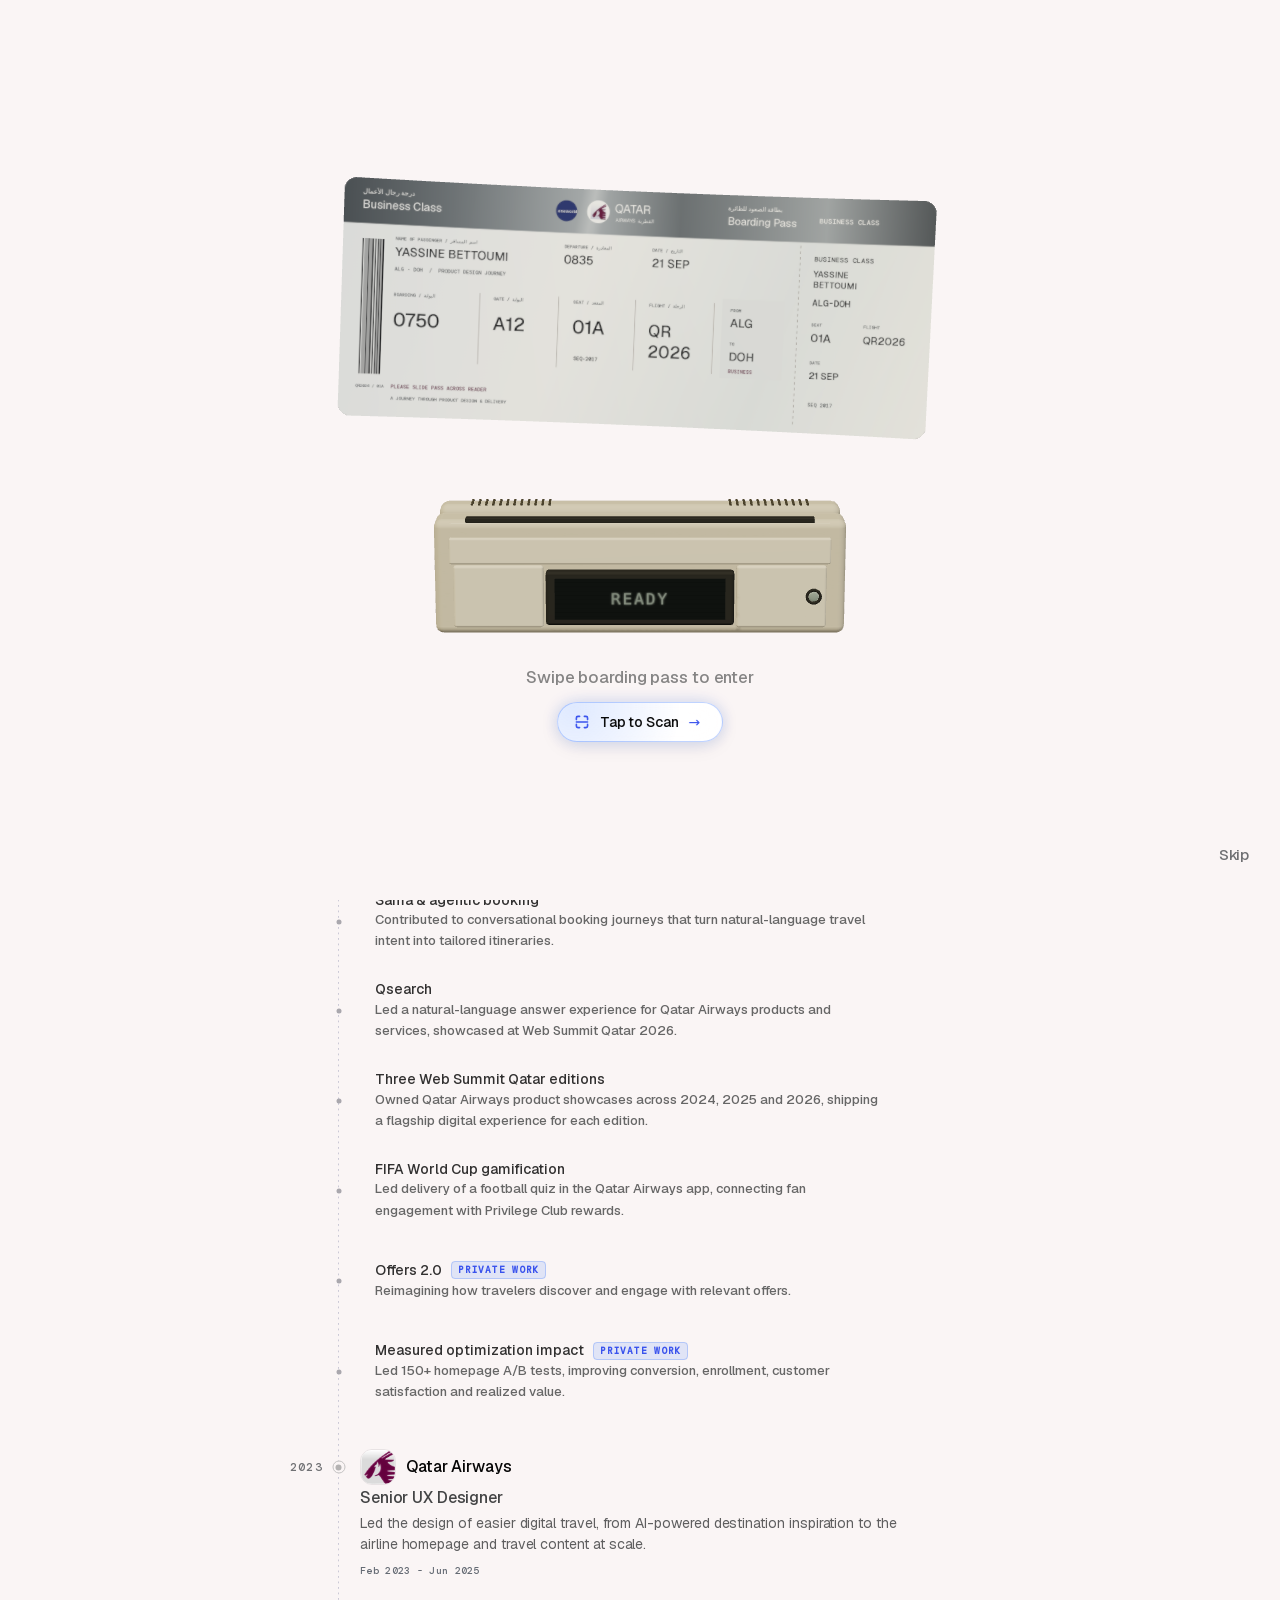
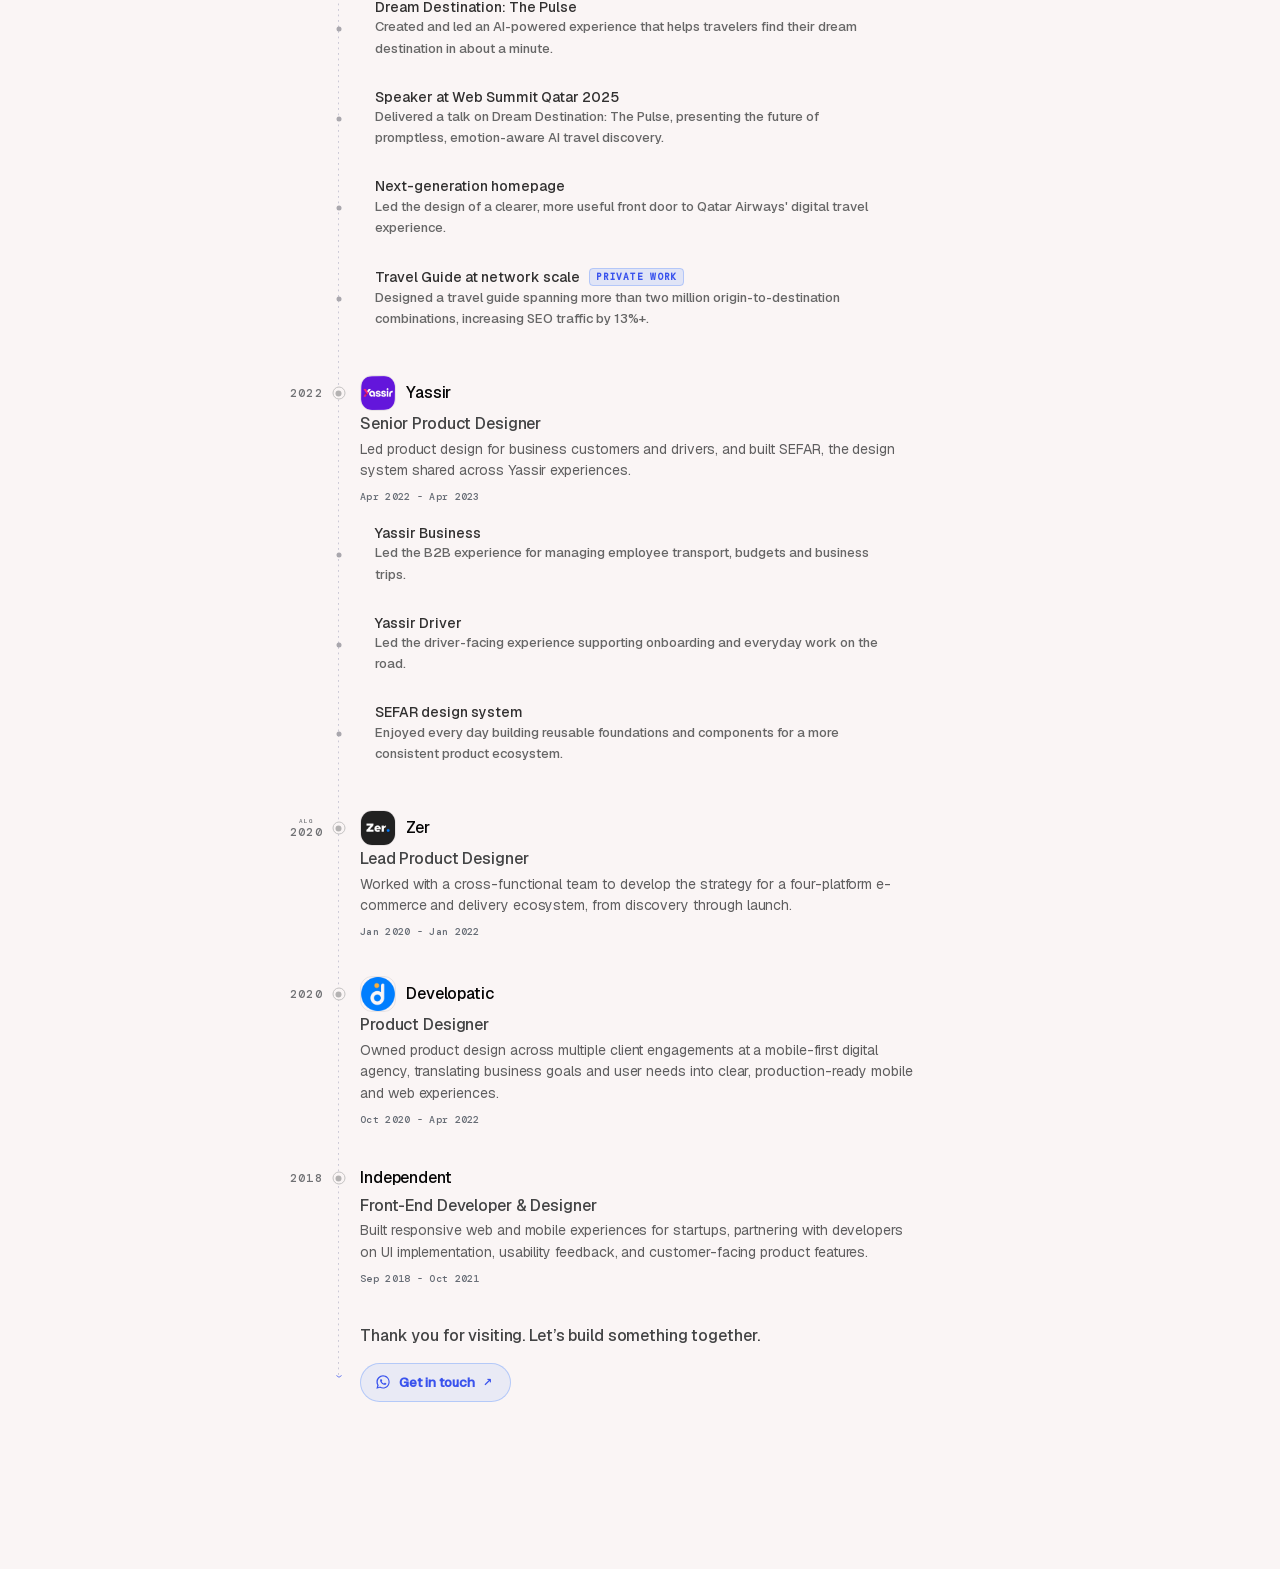
==== index.html @ 10c40f65 "publish" ====
<!doctype html>
<html lang="en">
  <head>
    <meta charset="UTF-8" />
    <meta name="viewport" content="width=device-width, initial-scale=1.0" />
    <meta name="theme-color" content="#faf5f5" />
    <meta
      name="description"
      content="Yassine Bettoumi, Product Owner Manager and Senior UX Designer at Qatar Airways. Building AI-powered travel discovery, conversational booking, search, and digital experiences."
    />
    <title>Yassine Bettoumi | AI Product Owner & UX Designer</title>
    <script type="application/ld+json">
    {
      "@context": "https://schema.org",
      "@type": "Person",
      "name": "Yassine Bettoumi",
      "jobTitle": "Product Owner Manager & Senior UX Designer",
      "sameAs": ["https://www.linkedin.com/in/yassine-bettoumi-65837a1b8/"],
      "address": {"@type": "PostalAddress", "addressLocality": "Doha", "addressCountry": "QA"},
      "email": "yassine.bettoumi004@gmail.com",
      "knowsAbout": [
        "AI-powered travel", "Conversational booking", "Natural-language search",
        "Product ownership", "A/B testing", "User experience design", "Design systems"
      ]
    }
    </script>
    <link rel="icon" href="/favicon.svg" />
    <link
      rel="preload"
      href="/assets/a-BwCKRlZ-.woff2"
      as="font"
      type="font/woff2"
      crossorigin
    />
    <script type="module" crossorigin src="/assets/index-CKwzUkb9.js"></script>
    <link rel="stylesheet" crossorigin href="/assets/index-BHHCAm7N.css">
  </head>
  <body>
    <div id="app"></div>
    <div id="loader" aria-hidden="true">
      <span class="loader-logo" aria-hidden="true">YB</span>
    </div>
  </body>
</html>
---- assets/index-BHHCAm7N.css ----
@font-face{font-family:MB Sans;src:url(/assets/a-BwCKRlZ-.woff2) format("woff2");font-weight:400;font-style:normal;font-display:swap;unicode-range:U+0000-00FF,U+0131,U+0152-0153,U+02BB-02BC,U+02C6,U+02DA,U+02DC,U+0304,U+0308,U+0329,U+2000-206F,U+20AC,U+2122,U+2191,U+2193,U+2212,U+2215,U+FEFF,U+FFFD}@font-face{font-family:MB Sans;src:url(/assets/b-C3VRySno.woff2) format("woff2");font-weight:500;font-style:normal;font-display:swap;unicode-range:U+0000-00FF,U+0131,U+0152-0153,U+02BB-02BC,U+02C6,U+02DA,U+02DC,U+0304,U+0308,U+0329,U+2000-206F,U+20AC,U+2122,U+2191,U+2193,U+2212,U+2215,U+FEFF,U+FFFD}@font-face{font-family:MB Mono;src:url(/assets/c-ClSDCIEF.woff2) format("woff2");font-weight:400;font-style:normal;font-display:swap;unicode-range:U+0000-00FF,U+0131,U+0152-0153,U+02BB-02BC,U+02C6,U+02DA,U+02DC,U+0304,U+0308,U+0329,U+2000-206F,U+20AC,U+2122,U+2191,U+2193,U+2212,U+2215,U+FEFF,U+FFFD}@font-face{font-family:MB Mono;src:url(/assets/d-CQR7nPae.woff2) format("woff2");font-weight:500;font-style:normal;font-display:swap;unicode-range:U+0000-00FF,U+0131,U+0152-0153,U+02BB-02BC,U+02C6,U+02DA,U+02DC,U+0304,U+0308,U+0329,U+2000-206F,U+20AC,U+2122,U+2191,U+2193,U+2212,U+2215,U+FEFF,U+FFFD}@font-face{font-family:MB LCD;src:url(/assets/DS-Digital-dG6DdXEc.ttf) format("truetype");font-weight:400;font-style:normal;font-display:swap}:root{--bg: var(--folio-bg);--ink: #17160f;--faint: #8c8b82;--accent: #3a53ed;--measure: 40rem;--veil-light: #faf5f5;--veil-dark: #191817;--folio-bg: var(--veil-light);--folio-sans: "MB Sans", system-ui, sans-serif;--folio-mono: "MB Mono", ui-monospace, monospace;--folio-blue: #3a53ed;--path-blue-rgb: 44, 111, 255;--path-blue: rgb(var(--path-blue-rgb));--folio-mute: #707174;--folio-ink: #060606;--folio-body: #434445;--folio-rule: #cbc9d6;--surface-card: #fff;--surface-sunken: #efeaea;--surface-hover: rgba(23, 22, 15, .035);--surface-chip: #f2f0f0;--cs-ink: #111;--ink-muted: rgba(17, 17, 17, .68);--ink-title: #313030;--ink-desc: #666;--ink-gutter: #6f7073;--ink-faint: #6f7073;--ink-faint-hover: #6c6c6c;--ink-hint: #757575;--ink-link-hover: #5c5b5b;--keyline: #fff;--cs-card-line: rgba(17, 17, 17, .08);--cs-screen-line: rgba(0, 0, 0, .08);--tl-dot-line: #c3c1c1;--tl-dot-fill: #b4b2b2;--tl-dot-case: #a9a7ad;--tl-route: #747579;--shadow-rgb: 0, 0, 0;--footer-tint-rgb: 255, 255, 255;--folio-col-w: 560px;--rail-x: -21.5px;--ease-out: cubic-bezier(.23, 1, .32, 1);--avatar-lift: -4px;--avatar-dur: .32s;--avatar-scale: 1.05;--avatar-falloff: .45;--avatar-ease-in: cubic-bezier(.22, 1, .36, 1);--avatar-ease-out: cubic-bezier(.34, 3.85, .64, 1);--tl-logo-size: 28px}:root[data-theme=dark]{--folio-bg: var(--veil-dark);--ink: #f2efe9;--faint: #6e6d66;--accent: #2c6fff;--folio-blue: #2c6fff;--folio-mute: #aaa9a7;--folio-ink: #f5f3f0;--folio-body: #b9b8b6;--folio-rule: #39383f;--surface-card: #242322;--surface-sunken: #211f1f;--surface-hover: rgba(255, 255, 255, .045);--surface-chip: #2b2928;--cs-ink: #f0eeeb;--ink-muted: rgba(240, 238, 235, .7);--ink-title: #e8e6e3;--ink-desc: #a3a2a0;--ink-gutter: #aaa9a7;--ink-faint: #aaa9a7;--ink-faint-hover: #9a9999;--ink-hint: #8a8989;--ink-link-hover: #d6d4d1;--keyline: rgba(255, 255, 255, .14);--cs-card-line: rgba(255, 255, 255, .1);--cs-screen-line: rgba(255, 255, 255, .08);--tl-dot-line: #4a4848;--tl-dot-fill: #565454;--tl-dot-case: #5a585e;--tl-route: #5e5c5c;--footer-tint-rgb: 25, 24, 23}*{box-sizing:border-box;margin:0;padding:0}html{-webkit-text-size-adjust:100%}body{background:var(--bg);color:var(--ink);font-family:var(--folio-sans);font-weight:400;font-size:16px;line-height:1.55;-webkit-font-smoothing:antialiased}a{color:var(--ink);text-decoration:underline;text-decoration-color:var(--faint);text-underline-offset:3px}a:hover{text-decoration-color:var(--ink)}a:focus-visible,button:focus-visible,input:focus-visible{outline:2px solid var(--accent);outline-offset:3px;border-radius:2px}::selection{background:var(--accent);color:var(--bg)}img,video,canvas{-webkit-touch-callout:none;-webkit-user-drag:none;-webkit-user-select:none;user-select:none}video::-webkit-media-controls-download-button{display:none}video::-internal-media-controls-download-button{display:none}@media(prefers-reduced-motion:reduce){*,*:before,*:after{animation:none!important;transition:none!important}}.folio{font-family:var(--folio-sans);background:var(--folio-bg);min-height:100vh;min-height:100svh;display:flex;flex-direction:column;color:var(--ink)}.interview-card{position:fixed;top:72px;right:clamp(24px,calc((100vw - var(--folio-col-w)) / 2 - 306px),72px);z-index:10;width:320px;height:162px;border:1px solid var(--folio-rule);border-radius:10px;background:var(--folio-bg);box-shadow:0 5px 20px rgba(var(--shadow-rgb),.04)}.interview-card-heading{display:flex;flex-direction:column;align-items:center;gap:3px;padding-top:13px;color:var(--folio-ink);font-family:var(--folio-mono);text-align:center;text-transform:uppercase}.interview-card-heading strong{font-size:12px;font-weight:700;letter-spacing:1.5px}.interview-card-heading span{color:var(--folio-mute);font-size:10px;font-weight:500;letter-spacing:1.2px}.interview-card elevenlabs-convai{display:block!important;position:absolute!important;inset:48px auto auto 0!important;width:100%!important;height:max(128px,calc(100dvh - 252px))!important;min-height:128px!important;overflow:visible!important;z-index:1!important}.interview-card.agent-open{z-index:1000;border-color:transparent;background:transparent;box-shadow:none}.interview-card.agent-open:before{content:"";position:fixed;inset:0;z-index:0;background:var(--folio-bg)}.interview-card.agent-open .interview-card-heading{visibility:hidden}.interview-card.agent-open elevenlabs-convai{position:fixed!important;top:8px!important;left:8px!important;width:calc(100vw - 16px)!important;height:calc(100dvh - 16px)!important}@media(max-width:1219px){.interview-card{position:relative;order:-1;top:auto;right:auto;left:auto;width:min(216px,calc(100% - 32px));height:152px;margin:16px auto 0;flex:none}.interview-card elevenlabs-convai{height:max(128px,calc(100dvh - 186px))!important}.interview-card.agent-open elevenlabs-convai{height:calc(100dvh - 16px)!important}}body:has(#gate:not([hidden])) .interview-card{display:none!important}.folio-sticky{position:fixed;top:72px;left:clamp(24px,calc((100vw - var(--folio-col-w)) / 2 - 306px),72px);z-index:3;display:flex;align-items:center;gap:22px;pointer-events:none}.fs-rail{align-self:stretch;width:8px;flex-shrink:0;background-image:radial-gradient(circle at .8px .8px,var(--folio-rule) .8px,transparent .9px);background-size:3.2px 3.6px}.fs-lines{padding:12px 0;font-family:var(--folio-mono);font-weight:500;font-size:12px;line-height:1.8;letter-spacing:1.84px;text-transform:uppercase;color:var(--folio-mute);white-space:nowrap}.fs-name{color:var(--folio-ink);font-size:16px}.fs-phone{color:inherit;text-decoration:none;pointer-events:auto;font-variant-numeric:tabular-nums;transition:color .2s ease,opacity .2s ease}.fs-phone:hover,.fs-phone:focus-visible{color:var(--folio-ink);opacity:1}.folio-col{width:min(100% - 3rem,var(--folio-col-w));margin:0 auto;padding:80px 0 168px;flex:1 0 auto;display:flex;flex-direction:column;align-items:center;gap:48px}.folio-intro{width:100%;max-width:460px;margin-top:-28px;text-align:center}.folio-tagline{font-weight:500;font-size:16px;line-height:1.8;letter-spacing:-.12px;color:var(--folio-ink)}.folio-sub{font-weight:400;font-size:16px;line-height:1.6;letter-spacing:-.12px;color:var(--folio-body);opacity:.8}.folio-track{position:relative;width:100%;display:flex;flex-direction:column;gap:36px;--entry-indent: 0px}.plan-head{position:absolute;left:-3px;top:-106px;width:48px;text-align:center;color:var(--folio-blue)}.plan-label{display:block;font-family:var(--folio-mono);font-weight:500;font-size:6px;line-height:6px;letter-spacing:.76px;text-transform:uppercase}.plan-plane{display:block;width:16px;height:15px;margin:10px auto 0}.folio-path{position:absolute;left:calc(var(--rail-x) - .5px);top:-65px;bottom:var(--rail-tail, 24px);width:1px}.path-curve{position:absolute;left:0;top:0;width:44px;height:110px;overflow:visible}.pc-dots{stroke:var(--folio-rule);stroke-width:1;stroke-dasharray:2 3.5;stroke-linecap:round}.pc-lit{stroke:var(--path-blue);stroke-width:1.25;stroke-linecap:round;filter:drop-shadow(0 0 3px rgba(var(--path-blue-rgb),.2))}.path-rail{position:absolute;left:0;top:110px;bottom:0;width:1px;background-image:linear-gradient(to bottom,var(--folio-rule) 0 2px,transparent 2px 5.5px);background-size:1px 5.5px}.path-lit{position:absolute;left:0;top:0;width:100%;height:100%;background:var(--path-blue);box-shadow:0 0 4px rgba(var(--path-blue-rgb),.2),0 0 10px rgba(var(--path-blue-rgb),.2),0 0 20px rgba(var(--path-blue-rgb),.14);opacity:min(1,calc(var(--rail-p, 0) * 60));transform:scaleY(var(--rail-p, 0));transform-origin:center top;will-change:transform}.path-glow{position:absolute;left:50%;top:0;width:5px;height:5px;border-radius:50%;background:var(--path-blue);box-shadow:0 0 5px 1px rgba(var(--path-blue-rgb),.2),0 0 12px 3px rgba(var(--path-blue-rgb),.2);opacity:min(1,calc((1 - var(--rail-p, 0)) * 25));transform:translate(-50%,calc(var(--rail-y, 0) * 1px - 50%));will-change:transform}.path-tip{position:absolute;left:50%;bottom:-1px;width:7px;height:3px;transform:translate(-50%);overflow:visible}.path-tip path{stroke:var(--folio-blue);stroke-width:1;stroke-linecap:round;stroke-linejoin:round;fill:none}.tl-dot{position:absolute;left:calc(var(--rail-x) - var(--entry-indent));top:50%;transform:translate(-50%,-50%);border-radius:50%;z-index:1}.tl-dot-now,.tl-dot-past{width:13px;height:13px;background:var(--folio-bg);border:1px solid var(--tl-dot-line);transition:border-color .3s var(--ease-out)}.tl-dot-now:after,.tl-dot-past:after{content:"";position:absolute;left:50%;top:50%;width:6px;height:6px;transform:translate(-50%,-50%);border-radius:50%;background:var(--tl-dot-fill);transition:background-color .3s var(--ease-out)}.tl-dot-case{width:5px;height:5px;background:var(--tl-dot-case);--pulse-to: 3.6;transition:background-color .3s var(--ease-out)}.tl-dot.is-lit{border-color:var(--folio-blue)}.tl-dot.is-lit:after{background:var(--folio-blue)}.tl-dot-case.is-lit{background:var(--folio-blue)}.tl-dot:before{content:"";position:absolute;left:50%;top:50%;width:100%;height:100%;border-radius:50%;border:1px solid var(--folio-blue);transform:translate(-50%,-50%);opacity:0;pointer-events:none}.tl-dot.is-lit:before{animation:dotPulse .72s var(--ease-out)}@keyframes dotPulse{0%{opacity:.45;transform:translate(-50%,-50%) scale(1)}to{opacity:0;transform:translate(-50%,-50%) scale(var(--pulse-to, 2.4))}}@media(prefers-reduced-motion:reduce){.tl-dot.is-lit:before{animation:none}}.folio-timeline{list-style:none;width:100%;display:flex;flex-direction:column;gap:36px}.tl-entry{position:relative;display:flex;flex-direction:column}.tl-year{position:absolute;left:-70px;top:50%;transform:translateY(-50%);width:33px;text-align:center;font-family:var(--folio-mono);font-weight:500;text-transform:uppercase}.tl-route{display:block;font-size:6px;line-height:7px;letter-spacing:.9px;color:var(--tl-route)}.tl-yearnum{display:block;font-size:12px;line-height:14px;letter-spacing:1.05px;color:var(--folio-mute)}.tl-logos{display:flex;align-items:center;margin-bottom:6px}.tl-avatar{position:relative;display:block;flex-shrink:0}.tl-avatar+.tl-avatar{margin-left:-6px}.tl-logo{width:38px;height:38px;box-sizing:border-box;border:.75px solid rgba(255,255,255,.82);border-radius:11px;overflow:hidden;display:flex;align-items:center;justify-content:center;flex-shrink:0;isolation:isolate;background:radial-gradient(circle at 24% 16%,rgba(255,255,255,.98),transparent 38%),linear-gradient(145deg,#ffffffc2,#e8edff57);-webkit-backdrop-filter:blur(14px) saturate(150%);backdrop-filter:blur(14px) saturate(150%);box-shadow:inset 0 1px #fffffff2,inset 0 -1px #5267be1a,0 2px 5px #272e4d1a,0 9px 20px #37437424}.tl-logo:after{content:"";position:absolute;inset:1px;z-index:2;border-radius:9px;pointer-events:none;background:linear-gradient(125deg,#ffffff9e,#fff0 38%,#6f89ff1a 72%,#ffffff4d)}.tl-logo img{width:27px;height:27px;object-fit:cover;border-radius:7px;display:block;transform:none;box-shadow:0 2px 6px #14192c29}.tl-logo img[src$="/qatar.jpg"]{object-fit:cover;mix-blend-mode:multiply;box-shadow:none}.t-avatar{transform-origin:center;transform:translateY(var(--shift, 0px)) scale(var(--scale-active, 1));transition:transform var(--avatar-dur) var(--avatar-ease-in);will-change:transform}@media(prefers-reduced-motion:reduce){.t-avatar{transition:none!important;transform:none!important}}.tl-head{position:relative;display:flex;align-items:center;gap:10px}.tl-company{font-weight:500;font-size:16px;line-height:1.8;letter-spacing:-.12px;color:var(--folio-ink);text-decoration:none}.tl-company:hover{text-decoration:underline;text-underline-offset:3px}.tl-badge{font-family:var(--folio-mono);font-weight:500;font-size:12px;line-height:.99;letter-spacing:.96px;text-transform:uppercase;color:var(--folio-blue);padding-top:3px}.tl-body{padding-left:0}.tl-role{font-weight:500;font-size:16px;line-height:1.6;letter-spacing:-.12px;color:var(--folio-body);margin-bottom:2px}.tl-desc{font-weight:400;font-size:14px;line-height:1.55;letter-spacing:-.06px;color:var(--folio-body);opacity:.85;max-width:none}.tl-cases{list-style:none;margin-top:10px;display:flex;flex-direction:column;gap:10px}.case{position:relative;display:flex;align-items:center;gap:7px;padding:2px 15px;border-radius:16px;text-decoration:none;background:transparent;transition:background-color .26s var(--ease-out)}.case.is-static{cursor:default}.case:not(.is-static):hover{background:var(--surface-hover)}.case-shots{position:relative;width:66px;height:63px;flex-shrink:0}.case-icon{position:relative;width:36px;height:36px;margin:4px 6px;flex-shrink:0;display:grid;place-items:center;border-radius:10px;isolation:isolate;overflow:hidden;box-sizing:border-box;background:radial-gradient(circle at 18% 14%,rgba(255,255,255,.96) 0%,transparent 42%),radial-gradient(circle at 82% 86%,rgba(var(--app-tint-rgb, 58, 83, 237),.16) 0%,transparent 56%),linear-gradient(145deg,#ffffffe0,#f4f6fca6);-webkit-backdrop-filter:blur(16px) saturate(180%);backdrop-filter:blur(16px) saturate(180%);border:.75px solid rgba(255,255,255,.9);box-shadow:inset 0 1px 1.2px #fffffffa,inset 0 -1px 1px rgba(var(--app-tint-rgb, 58, 83, 237),.08),0 1.5px 4px #14192d0a,0 6px 18px rgba(var(--app-tint-rgb, 58, 83, 237),.09);transition:transform .38s var(--avatar-ease-in),box-shadow .38s var(--avatar-ease-in),border-color .3s ease}.case-icon:after{content:"";position:absolute;inset:1px;border-radius:9px;pointer-events:none;z-index:2;background:linear-gradient(135deg,#ffffffb8,#fff0 42%,rgba(var(--app-tint-rgb, 58, 83, 237),.06) 75%,#fff6);opacity:.85;transition:opacity .35s ease}.case-icon svg{position:relative;z-index:1;width:17px;height:17px;overflow:visible;fill:none;stroke:currentColor;stroke-width:1.8;stroke-linecap:round;stroke-linejoin:round;color:var(--app-accent, var(--folio-blue));filter:drop-shadow(0 1px 2px rgba(var(--app-tint-rgb, 58, 83, 237),.22));transition:transform .38s var(--avatar-ease-in),filter .38s ease}.case:not(.is-static):hover .case-icon,.case:not(.is-static):focus-visible .case-icon{transform:translateY(-2.5px) scale(1.04);box-shadow:inset 0 1px 1.5px #fff,inset 0 -1px 1.5px rgba(var(--app-tint-rgb, 58, 83, 237),.14),0 4px 10px rgba(var(--app-tint-rgb, 58, 83, 237),.18),0 14px 28px rgba(var(--app-tint-rgb, 58, 83, 237),.16);border-color:#fff}.case:not(.is-static):hover .case-icon:after,.case:not(.is-static):focus-visible .case-icon:after{opacity:1}.case:not(.is-static):hover .case-icon svg,.case:not(.is-static):focus-visible .case-icon svg{transform:scale(1.08);filter:drop-shadow(0 2px 5px rgba(var(--app-tint-rgb, 58, 83, 237),.38))}.case-icon-app{background:transparent!important;border:none!important;box-shadow:none!important;backdrop-filter:none!important;-webkit-backdrop-filter:none!important;overflow:visible!important;filter:none!important}.case-icon-app:after,.case-icon-app:before{display:none!important}.case-badge-img{width:36px;height:36px;border-radius:9px;object-fit:contain;display:block;box-shadow:0 1px 3px #00000014,0 3px 8px #0000000a;border:none;transition:transform .38s var(--avatar-ease-in),box-shadow .38s var(--avatar-ease-in),filter .38s ease}.case:hover .case-badge-img,.case:focus-visible .case-badge-img{transform:translateY(-1.5px) scale(1.05);box-shadow:0 3px 10px #0000001f,0 8px 18px #00000014;filter:brightness(1.03)}:root[data-theme=dark] .case-icon-app{background:transparent!important;border:none!important;box-shadow:none!important}:root[data-theme=dark] .case-badge-img{border:none;box-shadow:0 2px 8px #00000059,0 6px 16px #00000040}:root[data-theme=dark] .case:hover .case-badge-img,:root[data-theme=dark] .case:focus-visible .case-badge-img{box-shadow:0 4px 14px #00000073,0 10px 24px #00000059}:root[data-theme=dark] .case-icon{background:radial-gradient(circle at 18% 14%,rgba(255,255,255,.18) 0%,transparent 40%),radial-gradient(circle at 82% 86%,rgba(var(--app-tint-rgb, 77, 124, 254),.22) 0%,transparent 60%),linear-gradient(145deg,#ffffff1a,#ffffff05);border-color:#ffffff29;box-shadow:inset 0 1px 1px #ffffff47,inset 0 -1px 1px #00000073,0 2px 6px #00000059,0 8px 24px rgba(var(--app-tint-rgb, 77, 124, 254),.18)}:root[data-theme=dark] .case-icon:after{background:linear-gradient(135deg,#ffffff38,#fff0 42%,rgba(var(--app-tint-rgb, 77, 124, 254),.12) 75%,#ffffff1a)}:root[data-theme=dark] .case:not(.is-static):hover .case-icon,:root[data-theme=dark] .case:not(.is-static):focus-visible .case-icon{border-color:#ffffff52;box-shadow:inset 0 1px 1.5px #ffffff6b,inset 0 -1px 1.5px #0009,0 4px 12px #00000080,0 16px 36px rgba(var(--app-tint-rgb, 77, 124, 254),.3)}.case-icon-accountmgmt{--app-accent: #0284c7;--app-tint-rgb: 2, 132, 199}.case-icon-accountstrategy,.case-icon-seo{--app-accent: #2563eb;--app-tint-rgb: 37, 99, 235}.case-icon-paidmedia{--app-accent: #ea580c;--app-tint-rgb: 234, 88, 12}.case-icon-shopify{--app-accent: #059669;--app-tint-rgb: 5, 150, 105}.case-icon-email{--app-accent: #0284c7;--app-tint-rgb: 2, 132, 199}.case-icon-analytics{--app-accent: #7c3aed;--app-tint-rgb: 124, 58, 237}.case-icon-nexus{--app-accent: #8b5cf6;--app-tint-rgb: 139, 92, 246}.case-icon-prepflow{--app-accent: #65a30d;--app-tint-rgb: 101, 163, 13}.case-icon-promptilo{--app-accent: #4f46e5;--app-tint-rgb: 79, 70, 229}.case-icon-skinny{--app-accent: #c48b9f;--app-tint-rgb: 196, 139, 159}.case-icon-timer-gym,.case-icon-timergym{--app-accent: #a3e635;--app-tint-rgb: 163, 230, 53}.case-icon-voicy{--app-accent: #8a70ff;--app-tint-rgb: 138, 112, 255}.case-icon-knowledge{--app-accent: #475569;--app-tint-rgb: 71, 85, 105}.case-icon-discount{--app-accent: #d97706;--app-tint-rgb: 217, 119, 6}.case-icon-aeo,.case-icon-aeokiller,.case-icon-aevis{--app-accent: #3a53ed;--app-tint-rgb: 58, 83, 237}:root[data-theme=dark] .case-icon-accountmgmt{--app-accent: #38bdf8;--app-tint-rgb: 56, 189, 248}:root[data-theme=dark] .case-icon-accountstrategy{--app-accent: #60a5fa;--app-tint-rgb: 96, 165, 250}:root[data-theme=dark] .case-icon-seo{--app-accent: #60a5fa;--app-tint-rgb: 96, 165, 250}:root[data-theme=dark] .case-icon-paidmedia{--app-accent: #fb923c;--app-tint-rgb: 251, 146, 60}:root[data-theme=dark] .case-icon-shopify{--app-accent: #34d399;--app-tint-rgb: 52, 211, 153}:root[data-theme=dark] .case-icon-email{--app-accent: #38bdf8;--app-tint-rgb: 56, 189, 248}:root[data-theme=dark] .case-icon-analytics{--app-accent: #a78bfa;--app-tint-rgb: 167, 139, 250}:root[data-theme=dark] .case-icon-nexus{--app-accent: #c084fc;--app-tint-rgb: 192, 132, 252}:root[data-theme=dark] .case-icon-prepflow{--app-accent: #a3e635;--app-tint-rgb: 163, 230, 53}:root[data-theme=dark] .case-icon-promptilo{--app-accent: #818cf8;--app-tint-rgb: 129, 140, 248}:root[data-theme=dark] .case-icon-skinny{--app-accent: #e2aab9;--app-tint-rgb: 226, 170, 185}:root[data-theme=dark] .case-icon-timer-gym,:root[data-theme=dark] .case-icon-timergym{--app-accent: #bef264;--app-tint-rgb: 190, 242, 100}:root[data-theme=dark] .case-icon-voicy{--app-accent: #a78bfa;--app-tint-rgb: 167, 139, 250}:root[data-theme=dark] .case-icon-knowledge{--app-accent: #94a3b8;--app-tint-rgb: 148, 163, 184}:root[data-theme=dark] .case-icon-discount{--app-accent: #fbbf24;--app-tint-rgb: 251, 191, 36}:root[data-theme=dark] .case-icon-aeo,:root[data-theme=dark] .case-icon-aeokiller,:root[data-theme=dark] .case-icon-aevis{--app-accent: #2c6fff;--app-tint-rgb: 44, 111, 255}.cs-shot{position:absolute;left:50%;top:50%;border:1.5px solid var(--keyline);border-radius:2.5px;overflow:hidden;box-shadow:0 .85px 5px rgba(var(--shadow-rgb),.1),0 .43px 1.3px rgba(var(--shadow-rgb),.06);transform:translate(-50%,-50%) translate(var(--x),var(--y)) rotate(var(--r)) scale(var(--s, 1));transition:transform .38s var(--avatar-ease-in)}.cs-shot img{display:block;width:100%;height:100%;object-fit:cover}.cs-shot:nth-child(1){width:25.7px;height:34.1px;z-index:1;--x: -13.7px;--y: -.8px;--r: -9.94deg}.cs-shot:nth-child(2){width:35px;height:46.3px;z-index:3;--x: -1.6px;--y: -.7px;--r: 0deg}.cs-shot:nth-child(3){width:30px;height:39.7px;z-index:2;--x: 11.3px;--y: .5px;--r: 7.21deg}.case:not(.is-static):hover .cs-shot:nth-child(1){--x: -18px;--y: -3px;--r: -15deg}.case:not(.is-static):hover .cs-shot:nth-child(2){--y: -3px;--s: 1.03}.case:not(.is-static):hover .cs-shot:nth-child(3){--x: 15.5px;--y: -2px;--r: 12deg}.case-text{display:flex;flex-direction:column;justify-content:center;flex:1 0 0;min-width:0}.case-title{font-weight:500;font-size:14px;line-height:17.5px;color:var(--ink-title)}.case-desc{font-weight:500;font-size:13px;line-height:21.13px;color:var(--ink-desc)}.folio-outro{position:relative;display:flex;flex-wrap:wrap;align-items:center;gap:24px}.outro-text{flex:1 1 260px;min-width:min(100%,260px)}.outro-title{font-weight:500;font-size:16px;line-height:1.6;letter-spacing:-.12px;color:var(--folio-body)}.outro-whatsapp-cta{display:inline-flex;align-items:center;gap:8px;margin-top:14px;padding:8px 18px 8px 14px;border-radius:999px;font-family:inherit;font-size:13.5px;font-weight:600;text-decoration:none;background:rgba(var(--path-blue-rgb),.08);color:var(--folio-blue);border:1px solid rgba(var(--path-blue-rgb),.28);transition:all .22s var(--ease-out)}.outro-whatsapp-cta:hover{background:var(--folio-blue);color:#fff;border-color:var(--folio-blue);transform:translateY(-1px);box-shadow:0 4px 16px rgba(var(--path-blue-rgb),.3)}.outro-whatsapp-cta svg{flex-shrink:0}.memories{position:relative;width:161px;height:62px;flex-shrink:0;margin-right:29px;--mem-w: 42.4px;--mem-h: 56.5px;--mem-b: 1.234px}.mem-card{position:absolute;left:50%;top:50%;width:var(--mem-w);height:var(--mem-h);border:var(--mem-b) solid var(--keyline);border-radius:5.65px;overflow:visible;transform:translate(-50%,-50%) translate(var(--x),var(--y)) rotate(var(--r)) scale(var(--s, 1));box-shadow:0 .6px 3.6px rgba(var(--shadow-rgb),.1),0 .3px .9px rgba(var(--shadow-rgb),.06);transition:transform .42s var(--avatar-ease-in),box-shadow .42s var(--avatar-ease-in)}.mem-card img{display:block;width:100%;height:100%;object-fit:cover;border-radius:4.4px}.mem-card img.is-turned{position:absolute;left:50%;top:50%;width:calc(var(--mem-h) - var(--mem-b) * 2);height:calc(var(--mem-w) - var(--mem-b) * 2);transform:translate(-50%,-50%) rotate(-90deg)}.mem-card.is-active{box-shadow:0 6px 18px rgba(var(--shadow-rgb),.16),0 1px 3px rgba(var(--shadow-rgb),.08)}.mem-tip{position:absolute;left:50%;bottom:calc(100% + 9px);transform:translate(-50%) rotate(calc(var(--r) * -1));padding:3px 8px;border-radius:6px;background:#141313eb;color:#fff;font-family:var(--folio-mono);font-weight:500;font-size:9px;line-height:1.5;letter-spacing:.6px;text-transform:uppercase;white-space:nowrap;pointer-events:none;animation:memTipIn .18s var(--ease-out) both}@keyframes memTipIn{0%{opacity:0;transform:translate(-50%) rotate(calc(var(--r) * -1)) translateY(4px)}to{opacity:1;transform:translate(-50%) rotate(calc(var(--r) * -1)) translateY(0)}}@media(prefers-reduced-motion:reduce){.cs-shot,.mem-card{transition:none!important}.mem-tip{animation:none}}.folio-footer,.folio-footer-fx{position:fixed;left:0;right:0;bottom:0}.folio-footer-fx{height:160px;z-index:4;pointer-events:none}.folio-footer-fx .pb{position:absolute;inset:0}.pb1{backdrop-filter:blur(.6px);-webkit-backdrop-filter:blur(.6px);-webkit-mask-image:linear-gradient(to top,#000 0%,#000 92%,transparent 100%);mask-image:linear-gradient(to top,#000 0%,#000 92%,transparent 100%)}.pb2{backdrop-filter:blur(1.5px);-webkit-backdrop-filter:blur(1.5px);-webkit-mask-image:linear-gradient(to top,#000 0%,#000 55%,transparent 80%);mask-image:linear-gradient(to top,#000 0%,#000 55%,transparent 80%)}.pb3{backdrop-filter:blur(3px);-webkit-backdrop-filter:blur(3px);-webkit-mask-image:linear-gradient(to top,#000 0%,#000 35%,transparent 60%);mask-image:linear-gradient(to top,#000 0%,#000 35%,transparent 60%)}.pb4{backdrop-filter:blur(6px);-webkit-backdrop-filter:blur(6px);-webkit-mask-image:linear-gradient(to top,#000 0%,#000 20%,transparent 42%);mask-image:linear-gradient(to top,#000 0%,#000 20%,transparent 42%)}.pb5{backdrop-filter:blur(12px);-webkit-backdrop-filter:blur(12px);-webkit-mask-image:linear-gradient(to top,#000 0%,#000 8%,transparent 25%);mask-image:linear-gradient(to top,#000 0%,#000 8%,transparent 25%)}.folio-footer-tint{position:absolute;inset:0;background:linear-gradient(to top,rgba(var(--footer-tint-rgb),.9),rgba(var(--footer-tint-rgb),.55) 45%,rgba(var(--footer-tint-rgb),0))}.folio-footer{z-index:5;padding:44px 0 32px}.folio-footer-inner{width:min(100% - 3rem,560px);margin:0 auto;display:flex;justify-content:center}.ff-links{display:flex;align-items:center;justify-content:center;flex-wrap:wrap;gap:17px}.ff-link{display:inline-flex;align-items:center;background:none;border:none;padding:2px 10px;border-radius:999px;cursor:pointer;font-family:var(--folio-mono);font-weight:500;font-size:12px;line-height:1.8;letter-spacing:2.16px;text-transform:uppercase;color:var(--folio-mute);text-decoration:none;transition:color .16s var(--ease-out),background-color .16s var(--ease-out)}.ff-link:hover{color:var(--ink-link-hover);background:var(--surface-chip)}.ff-link-label{display:inline-block;transition:transform .16s var(--ease-out)}.ff-link:hover .ff-link-label{transform:scale(1.05)}.gate{position:fixed;inset:0;display:grid;place-items:center;background:var(--bg);z-index:10}.gate.light{background:var(--folio-bg);color:var(--ink)}.pass-stage{position:fixed;inset:0;z-index:10}.pass-canvas{position:absolute;inset:0}.pass-canvas canvas{touch-action:none}.pass-hint{position:absolute;left:50%;transform:translate(-50%);top:calc(var(--reader-bottom-px, 50%) + 40px);color:var(--ink-hint);font-size:1.05rem;pointer-events:auto;cursor:pointer;font-family:var(--folio-sans);font-weight:500;letter-spacing:-.006em;text-align:center;white-space:nowrap;opacity:.88;transition:opacity .2s ease,transform .2s ease;-webkit-user-select:none;user-select:none}.pass-hint:hover{opacity:1;transform:translate(-50%) scale(1.03)}.pass-hint.shimmer{color:transparent;background-image:linear-gradient(90deg,var(--ink-hint) 0%,var(--ink-hint) 42%,var(--folio-ink) 50%,var(--ink-hint) 58%,var(--ink-hint) 100%);background-size:250% 100%;-webkit-background-clip:text;background-clip:text;animation:hint-shimmer 2.2s linear infinite}@keyframes hint-shimmer{0%{background-position:100% 0}to{background-position:0% 0}}.pass-fade{position:absolute;inset:0;background:var(--folio-bg);opacity:0;pointer-events:none;transition:opacity .7s ease}.pass-fade.on{opacity:1}.skip-link{position:absolute;right:40px;bottom:40px;color:var(--ink-faint);font-size:.95rem;background:none;border:none;cursor:pointer;font-family:var(--folio-sans);font-weight:500;letter-spacing:-.015em;text-decoration:none;white-space:nowrap;padding:0}.skip-link:hover{color:var(--ink-faint-hover)}@media(max-width:768px){.pass-hint{font-size:.95rem}.skip-link{font-size:.85rem}}@media(max-width:480px){.pass-hint{font-size:.85rem}.skip-link{font-size:.8rem}}@media(max-height:500px){.pass-hint{top:calc(var(--reader-bottom-px, 50%) + 14px);font-size:.85rem}}@keyframes itemReveal{0%{opacity:0;filter:blur(8px);transform:translateY(-12px) scale(.985)}to{opacity:var(--reveal-opacity, 1);filter:blur(0);transform:translateY(0) scale(1)}}.reveal,.tl-entry{animation:itemReveal .4s var(--ease-out) both;animation-delay:var(--reveal-delay, 0ms)}.folio.booting .reveal,.folio.booting .tl-entry{animation-play-state:paused}.folio-window{--reveal-delay: 0ms}.folio-intro{--reveal-delay: 60ms;--reveal-opacity: .8}.tl-entry:nth-child(1){--reveal-delay: .12s}.tl-entry:nth-child(2){--reveal-delay: .18s}.tl-entry:nth-child(3){--reveal-delay: .24s}.tl-entry:nth-child(4){--reveal-delay: .3s}.tl-entry:nth-child(5){--reveal-delay: .36s}.tl-entry:nth-child(6){--reveal-delay: .42s}.tl-entry:nth-child(7){--reveal-delay: .48s}.tl-entry:nth-child(8){--reveal-delay: .54s}.tl-entry:nth-child(n+9){--reveal-delay: .6s}.is-recolouring body,.is-recolouring .folio,.is-recolouring .folio *,.is-recolouring .folio *:before,.is-recolouring .folio *:after{transition-property:color,fill,stroke;transition-duration:.52s;transition-timing-function:var(--ease-out);transition-delay:0ms}.is-recolouring .folio-window,.is-recolouring .folio-window *{transition:none}.folio-window{position:relative;z-index:6;display:flex;flex-direction:column;align-items:center;gap:12px}@keyframes itemRevealReduced{0%{opacity:0}to{opacity:var(--reveal-opacity, 1)}}@media(prefers-reduced-motion:reduce){.reveal,.tl-entry{animation:itemRevealReduced .2s var(--ease-out) both;animation-delay:0ms}.is-recolouring body,.is-recolouring .folio,.is-recolouring .folio *,.is-recolouring .folio *:before,.is-recolouring .folio *:after{transition-duration:.2s}}.splash{position:fixed;inset:0;z-index:100;display:grid;place-items:center;padding:0 6vw;background:var(--folio-bg);transition:opacity .28s ease,filter .28s ease}.splash.is-leaving{opacity:0;filter:blur(6px);pointer-events:none}.splash-monogram svg{display:block;width:60px;height:60px}.splash-monogram-mark{transform-origin:50px 50px;animation:splashMarkIn .62s var(--ease-out) both}@keyframes splashMarkIn{0%{transform:scale(.72);opacity:0}to{transform:scale(1);opacity:1}}@media(prefers-reduced-motion:reduce){.splash-monogram-mark{animation:splashMarkIn .2s ease both}.splash-monogram animate{display:none}}html.is-covered,html.is-covered body{overflow:hidden}.sr-only{position:absolute;width:1px;height:1px;padding:0;margin:-1px;overflow:hidden;clip:rect(0,0,0,0);white-space:nowrap;border:0}@media(max-width:1219px){.folio-sticky{position:static;align-self:center;padding:36px 16px 0;gap:0;pointer-events:auto}.fs-rail{display:none}.fs-lines{padding:0;text-align:center}.folio-top-actions{position:static;top:auto;right:auto;margin:14px auto 0;display:flex;justify-content:center;z-index:1}.folio-col{padding-top:24px}.folio-intro{margin-top:-34px}}@media(max-width:760px){.folio-track{--rail-x: 3.5px;--entry-indent: 32px;--plan-centre: 1;gap:44px;margin-top:97px}.folio-timeline{gap:48px}.plan-head{left:calc(50% - 24px);top:-115px}.folio-path{top:-74px}.path-rail{top:75px}.tl-entry,.folio-outro{padding-left:var(--entry-indent)}.tl-year{display:none}.memories{margin-right:0}}@media(max-width:620px){.folio-sticky{padding:28px 16px 0}.folio-top-actions{position:static;top:auto;right:auto;margin:12px auto 0;display:flex;justify-content:center}.top-cv-btn{padding:6px 14px 6px 11px;font-size:12px;gap:6px;min-height:38px}.top-cv-badge{font-size:9px;padding:2px 6px}.folio-col{padding-top:2.5vh;gap:40px}.wide-only{display:none}.case{padding-left:8px;padding-right:8px}.ff-links{gap:4px}.ff-link{font-size:10px;letter-spacing:1.1px;padding:2px 6px}}[hidden]{display:none!important}h1,h2,h3{font-size:inherit;font-weight:inherit}.fs-name{font-family:inherit;font-weight:inherit;line-height:inherit}.tl-company a{color:inherit;text-decoration:none}.tl-company a:hover{text-decoration:underline}.tl-dates{font:10px/1.6 var(--folio-mono);letter-spacing:.3px;color:#656b74;font-weight:500;margin-top:7px}.tl-logo{text-decoration:none}.logo-initial{font:12px/28px var(--folio-mono);width:100%;text-align:center;color:var(--folio-blue)}.t-avatar:hover{transform:translateY(-4px) scale(1.05)}.case-arrow{opacity:0;color:var(--folio-mute);font-size:14px;transition:opacity .2s,transform .2s}.case:not(.is-static):hover .case-arrow,.case:not(.is-static):focus-visible .case-arrow{opacity:1;transform:translate(2px,-2px)}.folio-sub{max-width:460px}.plane-window{position:relative;width:200px;height:300px;margin:auto;isolation:isolate;-webkit-user-select:none;user-select:none;--shade: 0}.window-layer,.window-shade{position:absolute;inset:0;width:100%;height:100%;object-fit:cover;pointer-events:none;transition:filter .52s}.window-layer.back{filter:brightness(calc(1 - var(--shade) * .86))}.window-layer.front{filter:brightness(calc(1 - var(--shade) * .8))}.sky{position:absolute;inset:0;clip-path:inset(19.67% 19.5% 27.2% 19.33% round 51px);background:linear-gradient(#5cadf4,#94ccfb 33%,#c8e6fb 45%,#fff 60%);overflow:hidden}.cloud{position:absolute;width:150%;max-width:none;pointer-events:none}.cloud-one{left:-36%;top:37%;animation:cloudDrift 27s ease-in-out infinite alternate}.cloud-two{left:0;top:47%;opacity:.65;animation:cloudDrift 36s ease-in-out infinite alternate-reverse}.sky-glow{position:absolute;inset:66% 0 0;background:linear-gradient(transparent,#fff 70%)}.shade-clip{position:absolute;inset:0;clip-path:inset(14% 12.33% 19.77% 12.17% round 59px);pointer-events:none}.window-shade{transform:translateY(calc(-57% + var(--shade) * 57%));filter:brightness(calc(1 - var(--shade) * .82));transition:transform .55s cubic-bezier(.22,1,.36,1),filter .52s}.dragging .window-shade{transition:none}.shade-control{position:absolute;inset:0;border:0;background:none;cursor:grab;touch-action:none;clip-path:inset(14.67% 13.33% 20.44% 13.17% round 56.67px)}.shade-control:active{cursor:grabbing}.shade-control:focus-visible{outline:none;background:#3a53ed0b;box-shadow:inset 0 0 0 2px var(--folio-blue)}.plane-window:has(:focus-visible){outline:2px solid var(--folio-blue);outline-offset:4px;border-radius:75px}.window-hint{position:static;order:-1;z-index:8;margin:0;color:var(--folio-body);font:600 8px/1.2 var(--folio-mono);letter-spacing:.1em;text-align:center;text-transform:uppercase;white-space:nowrap;text-shadow:0 1px 2px var(--folio-bg)}.plan-plane svg{display:block;width:16px;height:16px}.folio{transition:background-color .52s,color .52s}.folio-sticky{transition:color .52s}.mem-card{padding:0;cursor:zoom-in;background:var(--surface-card)}.mem-card:hover,.mem-card:focus-visible{--s: 1.12;transform:translate(-50%,-50%) translate(var(--x),calc(var(--y) - 11px)) rotate(0) scale(1.12);z-index:10!important}.mem-tip{display:none}.mem-card:hover .mem-tip,.mem-card:focus-visible .mem-tip{display:block}.memories{margin-right:0}.ff-link{min-height:44px}.folio-footer{padding-bottom:22px}.skip-link{min-width:44px;min-height:44px;right:24px;bottom:24px}.pass-stage{background:var(--folio-bg, #faf5f5);transition:opacity .6s cubic-bezier(.22,1,.36,1),filter .6s cubic-bezier(.22,1,.36,1)}.pass-stage.leaving{opacity:0;filter:blur(6px);pointer-events:none}.pass-hint{color:#4a2639}.pass-hint.granted{color:#16803c;opacity:1;font-weight:600;display:inline-flex;align-items:center;justify-content:center;gap:8px;animation:passGrantedIn .28s cubic-bezier(.22,1,.36,1) both}.pass-stage:has(.pass-hint.granted) .pass-hint{background:transparent}.status-check{display:inline-flex;align-items:center;justify-content:center;width:18px;height:18px;border-radius:50%;background:#16803c;color:#fff;font-size:11px;font-weight:700;line-height:1;box-shadow:0 0 10px #16803c52}@keyframes passGrantedIn{0%{opacity:0;transform:translate(-50%) scale(.92)}60%{transform:translate(-50%) scale(1.04)}to{opacity:1;transform:translate(-50%) scale(1)}}.folio.entering,.case-page.entering{animation:folioFadeIn .6s cubic-bezier(.22,1,.36,1) both}@keyframes folioFadeIn{0%{opacity:0}to{opacity:1}}.scan-keyboard{position:absolute;left:50%;top:42%;transform:translate(-50%,-50%);width:350px;height:174px;border:0;background:transparent;color:transparent;pointer-events:none;opacity:0}.scan-keyboard:focus-visible,.scan-keyboard.fallback{width:auto;height:auto;top:82%;padding:12px 20px;background:#fff;color:#3a53ed;opacity:1;pointer-events:auto;border:1px solid #cbc9d6;border-radius:6px}.skip-content{position:fixed;top:8px;left:8px;transform:translateY(-150%);z-index:30;background:var(--surface-card);padding:10px 18px}.skip-content:focus{transform:none}.memory-dialog{border-radius:24px;max-width:min(820px,92vw);max-height:88vh;padding:20px 20px 18px;margin:auto;overflow:hidden;position:relative;opacity:0;transform:scale(.96) translateY(10px);transition:opacity .28s cubic-bezier(.16,1,.3,1),transform .28s cubic-bezier(.16,1,.3,1),overlay .28s allow-discrete,display .28s allow-discrete}.memory-dialog[open]{opacity:1;transform:scale(1) translateY(0)}@starting-style{.memory-dialog[open]{opacity:0;transform:scale(.96) translateY(10px)}}.memory-dialog::backdrop{background:#00000085;backdrop-filter:blur(20px);-webkit-backdrop-filter:blur(20px);opacity:0;transition:opacity .28s ease,overlay .28s allow-discrete,display .28s allow-discrete}.memory-dialog[open]::backdrop{opacity:1}@starting-style{.memory-dialog[open]::backdrop{opacity:0}}:root[data-theme=light] .memory-dialog{border:1px solid rgba(0,0,0,.08);background:#fffffff0;color:#1d1d1f;box-shadow:0 24px 64px -12px #00000029,0 0 0 1px #0000000a;backdrop-filter:blur(40px) saturate(190%);-webkit-backdrop-filter:blur(40px) saturate(190%)}:root[data-theme=dark] .memory-dialog,.memory-dialog{border:1px solid rgba(255,255,255,.12);background:#1c1c1ef0;color:#f5f5f7;box-shadow:0 32px 80px -16px #000000bf,0 0 0 1px #ffffff14 inset;backdrop-filter:blur(40px) saturate(190%);-webkit-backdrop-filter:blur(40px) saturate(190%)}.memory-dialog>img{display:block;max-width:100%;max-height:70vh;object-fit:contain;border-radius:14px;margin:0 auto}.memory-dialog p{padding:12px 6px 0;font-size:13px;font-weight:500;color:#86868b;text-align:center;margin:0}.close-dialog{position:absolute;top:16px;right:16px;width:32px;height:32px;border-radius:50%;display:flex;align-items:center;justify-content:center;cursor:pointer;padding:0;z-index:10;transition:all .2s cubic-bezier(.16,1,.3,1)}:root[data-theme=light] .close-dialog{background:#0000000f;border:1px solid rgba(0,0,0,.04);color:#86868b}:root[data-theme=light] .close-dialog:hover{background:#0000001c;color:#1d1d1f;transform:scale(1.05)}:root[data-theme=dark] .close-dialog,.close-dialog{background:#ffffff1a;border:1px solid rgba(255,255,255,.08);color:#a1a1a6}:root[data-theme=dark] .close-dialog:hover,.close-dialog:hover{background:#ffffff2e;color:#fff;transform:scale(1.05)}.close-dialog:active{transform:scale(.95)}.coordinates{font-variant-numeric:tabular-nums}@keyframes cloudDrift{0%{transform:translate(-7%) scale(1)}to{transform:translate(14%) scale(1.15)}}@media(max-width:760px){.path-curve{width:calc(50vw - 27.5px);height:75px}.folio-path{--rail-tail: 50px}.folio-track{margin-top:84px}.folio-outro{row-gap:25px}.memories{margin-left:25px}.pass-hint{font-size:14px}.case-arrow{display:none}}@media(prefers-reduced-motion:reduce){.cloud{animation:none}.pass-stage{transition:none}.pass-hint.granted,.folio.entering,.case-page.entering{animation:none!important}.reveal,.tl-entry{animation:none!important;opacity:1!important;filter:none!important;transform:none!important}.folio-sub{opacity:.8}}#portfolio:focus,#gate:focus{outline:none}.folio-intro h2{font-size:16px}.mem-card .mem-tip{pointer-events:none}.project-figure img{display:block;width:100%;max-height:620px;object-fit:contain;border-radius:3px}.project-figure button{cursor:zoom-in}.project-source{font-size:13px;display:inline-block;margin-top:16px;color:var(--folio-blue);text-decoration-color:currentColor}.case-page:focus{outline:none}.fs-lines,.folio-intro p,.folio-intro h2,.tl-company,.tl-role,.tl-desc{transition:color .52s}.case-page .cs-reveal{animation-delay:80ms}.case-page .cs-deep{padding-bottom:50px}.path-curve path{vector-effect:non-scaling-stroke}.sky-canvas{position:absolute;inset:0;width:200px!important;height:300px!important}.has-scene>.cloud,.has-scene>.sky-glow{display:none}.tl-entry-case-study{margin-top:16px}.tl-entry-case-study .tl-company a,.tl-entry-case-study .tl-company button.tl-title-btn{color:inherit;text-decoration:none;background:none;border:none;padding:0;font:inherit;font-weight:inherit;letter-spacing:inherit;cursor:pointer;text-align:left;transition:color .18s ease}.tl-entry-case-study .tl-company a:hover,.tl-entry-case-study .tl-company button.tl-title-btn:hover{color:var(--folio-blue)}.tl-entry-case-study .tl-desc{max-width:580px}.tl-case-breakdown{display:flex;flex-direction:column;gap:7px;margin-top:8px;margin-bottom:12px;max-width:580px}.tl-case-row{display:grid;grid-template-columns:92px 1fr;align-items:baseline;gap:12px;font-size:13.5px;line-height:1.5}.tl-case-label{font-family:var(--folio-mono);font-size:11px;font-weight:500;text-transform:uppercase;letter-spacing:.6px;color:var(--folio-mute);-webkit-user-select:none;user-select:none}.tl-case-val{margin:0;color:var(--folio-body);font-size:13.5px;line-height:1.5;opacity:.9}.tl-case-row-result .tl-case-label{color:var(--folio-blue);font-weight:600}.tl-case-row-result .tl-case-val-result{font-weight:500;color:var(--folio-ink);opacity:1}.tl-case-pillars-inline{display:flex;flex-direction:column;gap:5px}.tl-case-pillars-inline p{margin:0;line-height:1.5}.tl-case-pillars-inline strong{font-weight:500;color:var(--folio-ink)}@media(max-width:600px){.tl-case-row{grid-template-columns:1fr;gap:2px}}.tl-entry-case-study .case-desc{line-height:1.5;display:-webkit-box;-webkit-line-clamp:2;-webkit-box-orient:vertical;overflow:hidden}.tl-entry-products{margin-top:16px}.tl-entry-products .tl-company{font-size:18px;font-weight:600;letter-spacing:-.2px}.tl-entry-products .tl-desc{max-width:580px}.tl-entry-products .case-desc{line-height:1.5;display:-webkit-box;-webkit-line-clamp:2;-webkit-box-orient:vertical;overflow:hidden}.intro-spot-row{margin-top:14px;display:flex;align-items:center;justify-content:center;flex-wrap:wrap;gap:10px}.intro-spot-pill{text-decoration:none;appearance:none;border:1.5px solid rgba(var(--path-blue-rgb),.42);background:rgba(var(--path-blue-rgb),.05);-webkit-backdrop-filter:blur(8px);backdrop-filter:blur(8px);width:92px;height:40px;padding:0 16px;border-radius:999px;display:inline-flex;align-items:center;justify-content:center;line-height:1;gap:8px;cursor:pointer;font-family:inherit;font-size:13px;font-weight:600;color:var(--folio-ink);transition:all .22s var(--ease-out, ease-out)}.spot-pill-txt{display:flex;width:100%;height:100%;align-items:center;justify-content:center;line-height:1;text-align:center}[data-theme=dark] .intro-spot-pill{background:rgba(var(--path-blue-rgb),.08);border-color:rgba(var(--path-blue-rgb),.3)}.intro-spot-pill:hover{background:rgba(var(--path-blue-rgb),.12);border-color:rgba(var(--path-blue-rgb),.5);transform:translateY(-1px);box-shadow:0 4px 16px rgba(var(--path-blue-rgb),.15)}.intro-spot-pill:focus-visible{outline:2px solid var(--folio-blue);outline-offset:2px}.spot-pulse{width:7px;height:7px;border-radius:50%;background:var(--folio-blue);box-shadow:0 0 8px var(--folio-blue);animation:pulseBlue 2s infinite ease-in-out;flex-shrink:0}@keyframes pulseBlue{0%,to{opacity:1;transform:scale(1);box-shadow:0 0 6px var(--folio-blue)}50%{opacity:.45;transform:scale(.85);box-shadow:0 0 2px var(--folio-blue)}}.spot-pill-txt{font-size:12.5px;letter-spacing:-.01em}.spot-pill-txt strong{color:var(--folio-blue)}.spot-pill-tag{font-family:var(--folio-mono);font-size:10px;font-weight:700;letter-spacing:.05em;text-transform:uppercase;padding:2px 7px;border-radius:999px;background:rgba(var(--path-blue-rgb),.1);color:var(--folio-blue);border:1px solid rgba(var(--path-blue-rgb),.25)}.folio-top-actions{z-index:5;transition:opacity .4s var(--ease-out),transform .4s var(--ease-out)}.folio.booting .folio-top-actions{opacity:0;pointer-events:none;transform:translateY(-8px)}@media(min-width:1220px){.folio-top-actions{position:fixed;top:24px;right:clamp(18px,4vw,44px)}}@media(max-width:1219px){.folio-top-actions{position:static;top:auto;right:auto;margin:14px auto 0;display:flex;justify-content:center;z-index:1}}@media(max-width:620px){.folio-top-actions{position:static;top:auto;right:auto;margin:12px auto 0;display:flex;justify-content:center}}.top-cv-btn{text-decoration:none;appearance:none;border:1px solid rgba(var(--path-blue-rgb),.24);background:rgba(var(--path-blue-rgb),.06);backdrop-filter:blur(12px);-webkit-backdrop-filter:blur(12px);padding:7px 14px 7px 11px;border-radius:999px;display:inline-flex;align-items:center;gap:7px;cursor:pointer;font-family:var(--folio-sans);font-size:13px;font-weight:500;color:var(--folio-ink);box-shadow:0 2px 12px #0000000a;transition:all .22s var(--ease-out, ease-out)}.top-cv-btn svg{color:var(--folio-blue);flex-shrink:0}[data-theme=dark] .top-cv-btn{background:rgba(var(--path-blue-rgb),.1);border-color:rgba(var(--path-blue-rgb),.35);color:#f1f5f9;box-shadow:0 4px 18px #00000040}.top-cv-btn:hover{background:rgba(var(--path-blue-rgb),.12);border-color:rgba(var(--path-blue-rgb),.5);transform:translateY(-1px);box-shadow:0 4px 16px rgba(var(--path-blue-rgb),.18)}.top-cv-btn:focus-visible{outline:2px solid var(--folio-blue);outline-offset:2px}.top-cv-txt{font-size:12.5px;letter-spacing:-.01em}.top-cv-badge{font-family:var(--folio-mono);font-size:10px;font-weight:700;letter-spacing:.05em;text-transform:uppercase;color:var(--folio-blue);background:rgba(var(--path-blue-rgb),.1);padding:2px 6px;border-radius:999px;border:1px solid rgba(var(--path-blue-rgb),.22)}[data-theme=dark] .top-cv-badge{background:rgba(var(--path-blue-rgb),.2);border-color:rgba(var(--path-blue-rgb),.4)}@media print{.folio-top-actions{display:none!important}}.aeo-modal-dialog{border:1px solid rgba(255,255,255,.12);border-radius:28px;background:#121317d1;color:var(--folio-ink, #ffffff);max-width:min(500px,92vw);width:100%;padding:0;margin:auto;box-shadow:0 32px 80px -12px #000000bf,0 0 0 1px #ffffff14 inset;backdrop-filter:blur(40px) saturate(190%);-webkit-backdrop-filter:blur(40px) saturate(190%);overflow:hidden;opacity:0;transform:scale(.96) translateY(8px);transition:opacity .28s cubic-bezier(.16,1,.3,1),transform .28s cubic-bezier(.16,1,.3,1),overlay .28s allow-discrete,display .28s allow-discrete}.aeo-modal-dialog[open]{opacity:1;transform:scale(1) translateY(0)}@starting-style{.aeo-modal-dialog[open]{opacity:0;transform:scale(.96) translateY(8px)}}.aeo-modal-dialog::backdrop{background:#00000094;backdrop-filter:blur(14px);-webkit-backdrop-filter:blur(14px);opacity:0;transition:opacity .28s ease,overlay .28s allow-discrete,display .28s allow-discrete}.aeo-modal-dialog[open]::backdrop{opacity:1}@starting-style{.aeo-modal-dialog[open]::backdrop{opacity:0}}:root[data-theme=light] .aeo-modal-dialog,[data-theme=light] .aeo-modal-dialog{border-color:#00000014;background:#fffffff2;box-shadow:0 32px 80px -12px #0000002e,0 0 0 1px #ffffffb3 inset}:root[data-theme=light] .aeo-modal-dialog::backdrop,[data-theme=light] .aeo-modal-dialog::backdrop{background:#00000052;backdrop-filter:blur(20px);-webkit-backdrop-filter:blur(20px)}.aeo-modal-box{position:relative;padding:34px 30px 28px;display:flex;flex-direction:column;gap:20px}.aeo-close-btn{position:absolute;top:20px;right:20px;width:30px;height:30px;background:#ffffff14;border:1px solid rgba(255,255,255,.08);border-radius:50%;color:var(--folio-ink, #ffffff);display:flex;align-items:center;justify-content:center;cursor:pointer;transition:all .2s cubic-bezier(.16,1,.3,1);padding:0;z-index:2}.aeo-close-btn:hover{background:#ffffff2e;transform:scale(1.06)}.aeo-close-btn:active{transform:scale(.94)}[data-theme=light] .aeo-close-btn{background:#0000000f;border-color:#0000000f;color:#1d1d1f}[data-theme=light] .aeo-close-btn:hover{background:#0000001f}.aeo-modal-header{display:flex;flex-direction:column;gap:8px;padding-right:28px}.aeo-pill-badge{display:inline-flex;align-items:center;gap:6px;font-size:11.5px;font-weight:500;letter-spacing:.01em;padding:3px 10px;border-radius:999px;background:rgba(var(--path-blue-rgb),.08);color:var(--folio-blue);border:1px solid rgba(var(--path-blue-rgb),.2);width:fit-content}.aeo-badge-dot{width:6px;height:6px;border-radius:50%;background:var(--folio-blue);box-shadow:0 0 8px var(--folio-blue)}[data-theme=light] .aeo-pill-badge{background:rgba(var(--path-blue-rgb),.08);color:var(--folio-blue);border-color:rgba(var(--path-blue-rgb),.2)}[data-theme=light] .aeo-badge-dot{background:var(--folio-blue);box-shadow:0 0 6px var(--folio-blue)}.aeo-modal-title{font-size:28px;font-weight:700;letter-spacing:-.035em;line-height:1.1;color:var(--folio-ink, #ffffff);margin:0}.aeo-modal-tagline{font-size:17px;font-weight:600;letter-spacing:-.015em;color:var(--folio-ink, #ffffff);opacity:.92;margin:0}.aeo-modal-summary{font-size:13.5px;line-height:1.48;color:var(--folio-body, #8e8e93);margin:0}.aeo-features-list{display:flex;flex-direction:column;gap:8px}.aeo-feature-item{display:flex;align-items:flex-start;gap:13px;padding:12px 14px;border-radius:16px;background:#ffffff08;border:1px solid rgba(255,255,255,.06);transition:all .2s cubic-bezier(.16,1,.3,1)}.aeo-feature-item:hover{background:#ffffff0e;border-color:#ffffff1a;transform:translateY(-1px)}[data-theme=light] .aeo-feature-item{background:#00000006;border-color:#0000000d}[data-theme=light] .aeo-feature-item:hover{background:#0000000b;border-color:#00000017}.aeo-feature-icon-box{width:32px;height:32px;border-radius:10px;background:#ffffff0f;border:1px solid rgba(255,255,255,.08);display:flex;align-items:center;justify-content:center;flex-shrink:0;color:var(--folio-blue);margin-top:1px}.aeo-feature-icon-box svg{width:17px;height:17px}[data-theme=light] .aeo-feature-icon-box{background:rgba(var(--path-blue-rgb),.08);border-color:rgba(var(--path-blue-rgb),.14);color:var(--folio-blue)}.aeo-feature-text{display:flex;flex-direction:column;gap:2px;min-width:0}.aeo-feature-title{font-size:13.5px;font-weight:600;letter-spacing:-.01em;color:var(--folio-ink, #ffffff);margin:0}.aeo-feature-desc{font-size:12.5px;line-height:1.45;color:var(--folio-body, #8e8e93);margin:0}.case-flagship-pill{font-family:var(--folio-mono);font-size:9.5px;font-weight:700;text-transform:uppercase;letter-spacing:.08em;padding:2px 6px;border-radius:4px;background:rgba(var(--path-blue-rgb),.12);color:var(--folio-blue);border:1px solid rgba(var(--path-blue-rgb),.25);vertical-align:middle;margin-left:6px}.aeo-modal-cta-wrap{margin-top:4px}.aeo-apple-cta{display:flex;align-items:center;justify-content:center;gap:8px;width:100%;height:48px;border-radius:980px;background:#fff;color:#000;font-size:14.5px;font-weight:600;letter-spacing:-.01em;text-decoration:none;cursor:pointer;border:none;box-shadow:0 4px 20px #ffffff29,0 1px 2px #0003;transition:all .24s cubic-bezier(.16,1,.3,1)}.aeo-apple-cta:hover{background:#f5f5f7;transform:translateY(-1px);box-shadow:0 6px 26px #ffffff47,0 2px 4px #0003}.aeo-apple-cta:active{transform:scale(.985)}.aeo-cta-arrow{transition:transform .24s cubic-bezier(.16,1,.3,1)}.aeo-apple-cta:hover .aeo-cta-arrow{transform:translate(4px)}[data-theme=light] .aeo-apple-cta{background:#000;color:#fff;box-shadow:0 4px 18px #0000002e,0 1px 2px #00000014}[data-theme=light] .aeo-apple-cta:hover{background:#1d1d1f;box-shadow:0 6px 24px #00000040,0 2px 4px #0000001f}@media(max-width:640px){.aeo-modal-box{padding:26px 20px 22px;gap:16px}.aeo-modal-title{font-size:24px}.aeo-modal-tagline{font-size:15.5px}.aeo-feature-item{padding:10px 12px;gap:11px}}button.case.is-strategy-trigger{border:none;width:100%;text-align:left;font:inherit;cursor:pointer;color:inherit}.strategy-modal-dialog{border-radius:26px;max-width:min(820px,92vw);max-height:88vh;width:100%;padding:0;margin:auto;overflow-y:auto;overscroll-behavior:contain;opacity:0;transform:scale(.96) translateY(12px);transition:opacity .28s cubic-bezier(.16,1,.3,1),transform .28s cubic-bezier(.16,1,.3,1),overlay .28s allow-discrete,display .28s allow-discrete;scrollbar-width:thin}.private-work-dialog{width:min(650px,calc(100vw - 32px));max-height:min(820px,calc(100vh - 32px));margin:auto;padding:0;border:1px solid rgba(114,119,145,.22);border-radius:24px;background:#fff;color:#1d2233;box-shadow:0 28px 80px #161e3e40}.role-impact{display:flex;flex-wrap:wrap;align-items:baseline;gap:6px 18px;margin:15px 0 4px;padding:0}.role-impact>div{display:inline-flex;align-items:baseline;gap:5px}.role-impact>div+div:before{content:"·";margin-right:12px;color:var(--folio-mute)}.role-impact strong{font-size:14px;line-height:1.45;color:var(--folio-ink)}.role-impact span{font-size:13px;line-height:1.45;color:var(--folio-body)}@media(max-width:520px){.role-impact{display:block}.role-impact>div{display:flex;margin-top:4px}.role-impact>div+div:before{content:none}}.tl-brand-logo{display:block;width:36px;height:36px;object-fit:cover;border-radius:12px;background:transparent;padding:0;border:1px solid rgba(32,36,48,.08);box-shadow:none}.tl-cases .case{padding:10px 15px;gap:11px}.tl-cases .case-text{text-align:left}.tl-cases .private-work-trigger{width:100%;min-height:81px;border:0;color:inherit;font:inherit;text-align:left;cursor:pointer}.private-work-dialog::backdrop{background:#0d142b8c;-webkit-backdrop-filter:blur(8px);backdrop-filter:blur(8px)}.private-work-card{position:relative;padding:38px}.private-work-eyebrow{margin:0 0 15px;font-family:var(--folio-mono);font-size:10px;letter-spacing:.14em;color:#596ed8}.private-work-card h2{margin:0 35px 10px 0;font-size:clamp(25px,5vw,34px);line-height:1.12}.private-work-note{margin:0 0 22px;line-height:1.55;color:#545b6e}.private-work-facts{display:grid;gap:14px;margin:0 0 22px}.private-work-facts>div{display:grid;grid-template-columns:110px 1fr;gap:16px;padding-top:13px;border-top:1px solid rgba(114,119,145,.18)}.private-work-facts dt{font:650 10px/1.4 var(--folio-mono);letter-spacing:.1em;text-transform:uppercase;color:#596ed8}.private-work-facts dd{margin:0;color:#3f4658;line-height:1.5}.private-work-nda{margin:0 0 24px;padding:13px 15px;border-radius:12px;background:#f3f4f8;color:#3f4658;font-size:13px;line-height:1.5}.private-work-close{position:absolute;top:19px;right:19px;width:32px;height:32px;border:0;border-radius:50%;background:#eef0f5;color:#434a5b;font:inherit;font-size:24px;cursor:pointer}.private-work-contact{display:inline-flex;gap:18px;align-items:center;padding:12px 17px;border-radius:11px;background:#304fe5;color:#fff;text-decoration:none;font-weight:650}.private-work-contact:hover,.private-work-contact:focus-visible{background:#233dc5}:root[data-theme=dark] .private-work-dialog{background:#222633;color:#f4f5fb}:root[data-theme=dark] .private-work-note,:root[data-theme=dark] .private-work-facts dd{color:#b7bfd0}:root[data-theme=dark] .private-work-nda{background:#343a4b;color:#d8dceb}:root[data-theme=dark] .private-work-close{background:#343a4b;color:#f4f5fb}@media(max-width:560px){.private-work-card{padding:30px 24px}.private-work-facts>div{grid-template-columns:1fr;gap:5px}}.strategy-modal-dialog[open]{opacity:1;transform:scale(1) translateY(0)}@starting-style{.strategy-modal-dialog[open]{opacity:0;transform:scale(.96) translateY(12px)}}.strategy-modal-dialog::backdrop{background:#00000085;backdrop-filter:blur(20px);-webkit-backdrop-filter:blur(20px);opacity:0;transition:opacity .28s ease,overlay .28s allow-discrete,display .28s allow-discrete}:root[data-theme=light] .strategy-modal-dialog::backdrop{background:#00000052}.strategy-modal-dialog[open]::backdrop{opacity:1}@starting-style{.strategy-modal-dialog[open]::backdrop{opacity:0}}:root[data-theme=light] .strategy-modal-dialog{border:1px solid rgba(0,0,0,.08);background:#fffffff2;background-image:none;color:#1d1d1f;box-shadow:0 24px 70px -12px #00000029,0 0 0 1px #0000000a,0 1px #ffffffe6 inset;backdrop-filter:blur(40px) saturate(190%);-webkit-backdrop-filter:blur(40px) saturate(190%)}:root[data-theme=dark] .strategy-modal-dialog,.strategy-modal-dialog{border:1px solid rgba(255,255,255,.12);background:#1c1c1ef0;background-image:none;color:#f5f5f7;box-shadow:0 32px 80px -16px #000000bf,0 0 0 1px #ffffff14 inset;backdrop-filter:blur(40px) saturate(190%);-webkit-backdrop-filter:blur(40px) saturate(190%)}.strategy-modal-box{position:relative;padding:34px 38px 32px}.strategy-close-btn{position:absolute;top:22px;right:22px;width:32px;height:32px;border-radius:50%;display:flex;align-items:center;justify-content:center;cursor:pointer;padding:0;z-index:10;transition:all .2s cubic-bezier(.16,1,.3,1)}:root[data-theme=light] .strategy-close-btn{background:#0000000f;border:1px solid rgba(0,0,0,.04);color:#86868b}:root[data-theme=light] .strategy-close-btn:hover{background:#0000001c;color:#1d1d1f;transform:scale(1.05)}:root[data-theme=dark] .strategy-close-btn,.strategy-close-btn{background:#ffffff1a;border:1px solid rgba(255,255,255,.08);color:#a1a1a6}:root[data-theme=dark] .strategy-close-btn:hover,.strategy-close-btn:hover{background:#ffffff2e;color:#fff;transform:scale(1.05)}.strategy-close-btn:active{transform:scale(.95)}.dash-modal{display:flex;flex-direction:column;gap:22px}.dash-header-bar{display:flex;align-items:center;justify-content:space-between;padding-right:48px;flex-wrap:wrap;gap:10px}.dash-pills-row{display:flex;align-items:center;gap:8px;flex-wrap:wrap}.dash-pill-tag{display:inline-flex;align-items:center;gap:6px;font-size:11px;font-weight:600;letter-spacing:.03em;padding:4px 11px;border-radius:999px}:root[data-theme=light] .dash-pill-tag{background:#0000000d;color:#1d1d1f;border:1px solid rgba(0,0,0,.05)}:root[data-theme=dark] .dash-pill-tag,.dash-pill-tag{background:#ffffff17;color:#f5f5f7;border:1px solid rgba(255,255,255,.1)}.dash-category-meta{font-size:12px;font-weight:500;letter-spacing:.02em;color:#86868b}.dash-verified-tag{display:inline-flex;align-items:center;gap:5px;font-size:11px;font-weight:500;padding:4px 10px;border-radius:999px}:root[data-theme=light] .dash-verified-tag{background:#0000000a;color:#6e6e73;border:1px solid rgba(0,0,0,.06)}:root[data-theme=dark] .dash-verified-tag,.dash-verified-tag{background:#ffffff12;color:#a1a1a6;border:1px solid rgba(255,255,255,.08)}.dash-verified-icon{flex-shrink:0;color:#34c759}.dash-title-wrap{display:flex;flex-direction:column;gap:4px}.dash-main-heading{font-size:26px;font-weight:600;letter-spacing:-.025em;line-height:1.2;margin:0}:root[data-theme=light] .dash-main-heading{color:#1d1d1f}:root[data-theme=dark] .dash-main-heading,.dash-main-heading{color:#f5f5f7}.dash-main-sub{font-size:14.5px;font-weight:400;line-height:1.45;margin:0;color:#86868b}.dash-meta-line{font-size:12px;font-weight:500;letter-spacing:.02em;margin:2px 0 0;color:#86868b}:root[data-theme=dark] .dash-meta-line,.dash-meta-line{color:#a1a1a6}:root[data-theme=light] .dash-meta-line{color:#6e6e73}.dash-section-block{display:flex;flex-direction:column;gap:10px}.dash-section-header{display:flex;align-items:baseline;justify-content:space-between;padding-bottom:2px}.dash-section-eyebrow{font-size:11px;font-weight:600;text-transform:uppercase;letter-spacing:.06em;color:#86868b}.dash-section-title{font-size:14px;font-weight:600;letter-spacing:-.01em;margin:0}:root[data-theme=light] .dash-section-title{color:#1d1d1f}:root[data-theme=dark] .dash-section-title,.dash-section-title{color:#f5f5f7}.dash-kpi-grid{display:grid;grid-template-columns:repeat(4,1fr);gap:10px}.dash-kpi-tile{border-radius:14px;padding:14px 16px;display:flex;flex-direction:column;gap:3px;transition:transform .2s ease,background .2s ease}:root[data-theme=light] .dash-kpi-tile{background:#00000006;border:1px solid rgba(0,0,0,.04)}:root[data-theme=dark] .dash-kpi-tile,.dash-kpi-tile{background:#ffffff0a;border:1px solid rgba(255,255,255,.06)}.dash-kpi-val{font-size:26px;font-weight:600;letter-spacing:-.03em;line-height:1.1;font-variant-numeric:tabular-nums}:root[data-theme=light] .dash-kpi-val{color:#1d1d1f}:root[data-theme=dark] .dash-kpi-val,.dash-kpi-val{color:#f5f5f7}.dash-kpi-label{font-size:10px;font-weight:600;letter-spacing:.05em;text-transform:uppercase;color:#86868b;margin-top:2px}.dash-kpi-note{font-size:11.5px;font-weight:400;line-height:1.35;color:#86868b}.dash-pillars-2x2{display:grid;grid-template-columns:repeat(2,1fr);gap:10px}.dash-pillars-2x2>.dash-pillar-cell:nth-child(3):last-child{grid-column:1 / -1}.dash-pillar-cell{border-radius:14px;padding:14px 16px;display:flex;flex-direction:column;gap:4px}:root[data-theme=light] .dash-pillar-cell{background:#00000005;border:1px solid rgba(0,0,0,.04)}:root[data-theme=dark] .dash-pillar-cell,.dash-pillar-cell{background:#ffffff09;border:1px solid rgba(255,255,255,.06)}.dash-pillar-topline{display:flex;align-items:center;justify-content:space-between;margin-bottom:2px}.dash-pillar-num{font-size:11px;font-weight:600;letter-spacing:.04em;color:#86868b}.dash-pillar-chip{font-size:9.5px;font-weight:600;letter-spacing:.05em;text-transform:uppercase;padding:2px 7px;border-radius:999px}:root[data-theme=light] .dash-pillar-chip{background:#0000000a;color:#6e6e73;border:1px solid rgba(0,0,0,.04)}:root[data-theme=dark] .dash-pillar-chip,.dash-pillar-chip{background:#ffffff12;color:#a1a1a6;border:1px solid rgba(255,255,255,.08)}.dash-pillar-title{font-size:13.5px;font-weight:600;letter-spacing:-.01em;margin:0;line-height:1.35}:root[data-theme=light] .dash-pillar-title{color:#1d1d1f}:root[data-theme=dark] .dash-pillar-title,.dash-pillar-title{color:#f5f5f7}.dash-pillar-desc{font-size:12px;font-weight:400;line-height:1.45;color:#86868b;margin:0}:root[data-theme=light] .dash-pillar-desc{color:#6e6e73}.dash-action-bar{display:flex;gap:10px;margin-top:4px}.dash-cta-btn{flex:1;height:44px;border-radius:980px;font-size:13.5px;font-weight:600;letter-spacing:-.01em;display:inline-flex;align-items:center;justify-content:center;gap:8px;text-decoration:none;cursor:pointer;border:none;transition:all .2s cubic-bezier(.16,1,.3,1)}.dash-cta-btn svg{flex-shrink:0}:root[data-theme=light] .dash-cta-whatsapp{background:#000;color:#fff;box-shadow:0 2px 8px #0000001f}:root[data-theme=light] .dash-cta-whatsapp:hover{background:#1d1d1f;transform:translateY(-1px);box-shadow:0 4px 14px #0000002e}:root[data-theme=dark] .dash-cta-whatsapp,.dash-cta-whatsapp{background:#fff;color:#000;box-shadow:0 2px 10px #ffffff1f}:root[data-theme=dark] .dash-cta-whatsapp:hover,.dash-cta-whatsapp:hover{background:#e8e8ed;transform:translateY(-1px);box-shadow:0 4px 16px #fff3}.dash-cta-whatsapp:active{transform:scale(.985)}.dash-cta-single{height:48px;font-size:14.5px;font-weight:600;letter-spacing:-.01em}:root[data-theme=light] .dash-cta-linkedin{background:#0000000d;color:#1d1d1f;border:1px solid rgba(0,0,0,.04)}:root[data-theme=light] .dash-cta-linkedin:hover{background:#00000014;color:#000;transform:translateY(-1px)}:root[data-theme=dark] .dash-cta-linkedin,.dash-cta-linkedin{background:#ffffff14;color:#f5f5f7;border:1px solid rgba(255,255,255,.08)}:root[data-theme=dark] .dash-cta-linkedin:hover,.dash-cta-linkedin:hover{background:#ffffff21;color:#fff;transform:translateY(-1px)}.dash-cta-linkedin:active{transform:scale(.985)}:root[data-theme=light] .dash-cta-platform{background:transparent;color:#1d1d1f;border:1px solid rgba(0,0,0,.12)}:root[data-theme=light] .dash-cta-platform:hover{background:#0000000a;transform:translateY(-1px)}:root[data-theme=dark] .dash-cta-platform,.dash-cta-platform{background:transparent;color:#f5f5f7;border:1px solid rgba(255,255,255,.14)}:root[data-theme=dark] .dash-cta-platform:hover,.dash-cta-platform:hover{background:#ffffff0f;transform:translateY(-1px)}.dash-cta-platform:active{transform:scale(.985)}@media(max-width:680px){.strategy-modal-box{padding:24px 18px 22px}.dash-main-heading{font-size:21px}.dash-main-sub{font-size:13.5px}.dash-kpi-grid{grid-template-columns:repeat(2,1fr)}.dash-pillars-2x2{grid-template-columns:1fr}.dash-action-bar{flex-direction:column}}#loader{position:fixed;inset:0;display:flex;align-items:center;justify-content:center;background:var(--bg);z-index:9999;visibility:hidden;opacity:0;transition:opacity .3s ease}.booting #loader{visibility:visible;opacity:1}.loader-logo{width:120px;height:auto;animation:loader-pulse 1.5s ease-in-out infinite}@keyframes loader-pulse{0%{transform:scale(1)}50%{transform:scale(1.1)}to{transform:scale(1)}}.gate-actions-wrap{position:absolute;left:50%;transform:translate(-50%);top:calc(var(--reader-bottom-px, 50%) + 36px);display:flex;flex-direction:column;align-items:center;gap:12px;z-index:12;pointer-events:auto;transition:opacity .3s ease}.pass-stage.leaving .gate-actions-wrap{opacity:0;pointer-events:none}.gate-actions-wrap .pass-hint{position:static;transform:none;margin:0}.gate-actions-wrap .pass-hint:hover{transform:scale(1.02)}.quick-scan-pill{appearance:none;border:1px solid rgba(var(--path-blue-rgb),.3);background:radial-gradient(circle at 10% 10%,rgba(var(--path-blue-rgb),.15) 0%,transparent 70%),rgba(var(--footer-tint-rgb, 255, 255, 255),.92);-webkit-backdrop-filter:blur(16px) saturate(180%);backdrop-filter:blur(16px) saturate(180%);padding:10px 22px 10px 16px;border-radius:999px;display:inline-flex;align-items:center;gap:10px;cursor:pointer;font-family:var(--folio-sans);font-size:14px;font-weight:500;color:var(--folio-ink);box-shadow:0 4px 20px rgba(var(--shadow-rgb),.08),0 0 16px rgba(var(--path-blue-rgb),.18);transition:all .22s var(--ease-out, ease-out)}.quick-scan-pill:hover{transform:translateY(-2px) scale(1.02);border-color:var(--folio-blue);box-shadow:0 6px 24px rgba(var(--shadow-rgb),.12),0 0 24px rgba(var(--path-blue-rgb),.32)}.quick-scan-pill:active{transform:translateY(0) scale(.98)}.pass-stage:has(.pass-hint.granted) .quick-scan-pill{display:none}.qsp-icon{display:flex;align-items:center;color:var(--folio-blue)}.qsp-label{font-family:var(--folio-sans);font-weight:500;letter-spacing:-.01em}.qsp-arrow{color:var(--folio-blue);transition:transform .2s ease}.quick-scan-pill:hover .qsp-arrow{transform:translate(3px)}@media(max-width:768px){.quick-scan-pill{padding:8px 18px 8px 14px;font-size:13px}}.aeo-feature-banner{margin:28px 0 24px;width:100%}.aeo-banner-inner{border-radius:14px;padding:24px 26px;background:radial-gradient(circle at 12% 14%,rgba(var(--path-blue-rgb),.08) 0%,transparent 65%),linear-gradient(145deg,#ffffffeb,#f6f8fcb8);-webkit-backdrop-filter:blur(14px) saturate(180%);backdrop-filter:blur(14px) saturate(180%);border:1px solid var(--cs-card-line);box-shadow:0 4px 18px rgba(var(--shadow-rgb),.03),0 12px 36px rgba(var(--path-blue-rgb),.05);display:flex;flex-direction:column;gap:16px;transition:transform .22s var(--ease-out, ease-out),border-color .22s ease,box-shadow .22s ease}:root[data-theme=dark] .aeo-banner-inner{background:radial-gradient(circle at 12% 14%,rgba(var(--path-blue-rgb),.16) 0%,transparent 65%),linear-gradient(145deg,#242322f0,#1c1b1acc);border-color:#ffffff1f}.aeo-banner-inner:hover{transform:translateY(-2px);border-color:rgba(var(--path-blue-rgb),.45);box-shadow:0 6px 24px rgba(var(--shadow-rgb),.05),0 16px 44px rgba(var(--path-blue-rgb),.12)}.aeo-banner-badge-row{display:flex;align-items:center;justify-content:space-between;flex-wrap:wrap;gap:10px}.aeo-banner-badge-row .aeo-badge-chip{padding:4px 11px 4px 8px;font-size:10.5px}.aeo-banner-tag{font-family:var(--folio-mono);font-size:11px;letter-spacing:.1em;text-transform:uppercase;color:var(--folio-mute)}.aeo-banner-content{display:flex;flex-direction:column;gap:6px}.aeo-banner-headline{font-size:clamp(19px,2.8vw,23px);font-weight:500;letter-spacing:-.02em;line-height:1.25;color:var(--folio-ink)}.aeo-banner-desc{font-size:13.5px;line-height:1.55;color:var(--folio-body)}.aeo-banner-stats{display:grid;grid-template-columns:repeat(3,1fr);gap:12px;padding:12px 14px;border-radius:10px;background:var(--surface-card);border:1px solid var(--cs-card-line)}:root[data-theme=dark] .aeo-banner-stats{background:#ffffff08}.aeo-stat-item{display:flex;flex-direction:column;gap:2px}.aeo-stat-val{font-family:var(--folio-mono);font-size:17px;font-weight:500;color:var(--folio-blue);line-height:1.2}.aeo-stat-lbl{font-size:11px;color:var(--folio-mute);white-space:nowrap}.aeo-banner-actions{display:flex;align-items:center;justify-content:flex-start;padding-top:4px}.aeo-banner-btn{display:inline-flex;align-items:center;gap:8px;background:var(--folio-blue);color:#fff;padding:9px 18px;border-radius:999px;font-size:13px;font-weight:500;text-decoration:none;box-shadow:0 4px 14px rgba(var(--path-blue-rgb),.3);transition:all .22s var(--ease-out, ease-out)}.aeo-banner-btn:hover{transform:translateY(-1px);box-shadow:0 6px 20px rgba(var(--path-blue-rgb),.42)}.aeo-banner-btn svg{transition:transform .2s ease}.aeo-banner-btn:hover svg{transform:translate(3px)}@media(max-width:540px){.aeo-banner-stats{grid-template-columns:1fr;gap:8px}}.memory-dialog,:root[data-theme=dark] .memory-dialog,.aeo-modal-dialog,:root[data-theme=dark] .aeo-modal-dialog,.strategy-modal-dialog,:root[data-theme=dark] .strategy-modal-dialog,.private-work-dialog,:root[data-theme=dark] .private-work-dialog{background:#fff;color:#20242d;border-color:#20242d1f;box-shadow:0 24px 64px #191e282e;backdrop-filter:none;-webkit-backdrop-filter:none}.memory-dialog::backdrop,.aeo-modal-dialog::backdrop,.strategy-modal-dialog::backdrop,.private-work-dialog::backdrop{background:#1f243061;backdrop-filter:blur(10px);-webkit-backdrop-filter:blur(10px)}.private-work-eyebrow,.private-work-facts dt,.aeo-pill-badge,.dash-pill-tag{color:#64748b}.private-work-note,.private-work-facts dd,:root[data-theme=dark] .private-work-note,:root[data-theme=dark] .private-work-facts dd,.aeo-modal-summary,.aeo-feature-desc{color:#4b5563}.private-work-nda,:root[data-theme=dark] .private-work-nda{background:#f3f4f6;color:#4b5563}.aeo-modal-title,.aeo-modal-tagline,.aeo-feature-title,.strategy-modal-dialog h1,.strategy-modal-dialog h2,.strategy-modal-dialog h3,.strategy-modal-dialog p,.dash-modal{color:#20242d}.aeo-feature-item,.aeo-feature-icon-box,.dash-pill-tag{background:#f8fafc;border-color:#e5e7eb}.aeo-close-btn,.strategy-close-btn,.close-dialog,.private-work-close,:root[data-theme=dark] .private-work-close{display:grid;place-items:center;width:34px;height:34px;padding:0;border:1px solid #d9dee7;border-radius:9px;background:#fff;color:#5b6472;font-size:20px;line-height:1;box-shadow:0 2px 8px #191e2814}.aeo-close-btn:hover,.strategy-close-btn:hover,.close-dialog:hover,.private-work-close:hover,:root[data-theme=dark] .private-work-close:hover{background:#f3f4f6;color:#20242d;transform:translateY(-1px)}.private-work-contact{gap:12px;padding:11px 15px;border:1px solid #cbd5e1;border-radius:9px;background:#fff;color:#334155;box-shadow:none}.private-work-contact:hover,.private-work-contact:focus-visible{background:#f1f5f9;color:#0f172a}.case-page{font-family:var(--folio-sans);background:var(--folio-bg);color:var(--ink);min-height:100vh;min-height:100svh;padding:96px 0 168px;--cs-type-bump: 2px;--cs-media-scale: 1.1}.cs-flow{display:flex;flex-direction:column}.restricted-project{min-height:calc(100svh - 264px)}.cs-col{width:min(100% - 3rem,512px);margin:0 auto}.cs-full{width:100%}.cs-header{display:flex;flex-direction:column;gap:5px;padding-top:44px}.project-access{margin-top:54px;padding:42px 36px 40px;min-height:306px;display:flex;flex-direction:column;align-items:center;justify-content:center;text-align:center;border:1px solid var(--cs-card-line);border-radius:10px;background:radial-gradient(circle at 50% 10%,rgba(var(--path-blue-rgb),.1),transparent 42%),var(--surface-card);box-shadow:0 16px 48px rgba(var(--shadow-rgb),.06)}.project-access-icon{position:relative;width:68px;height:68px;display:grid;place-items:center;margin-bottom:22px;border-radius:18px;isolation:isolate;overflow:hidden;box-sizing:border-box;background:radial-gradient(circle at 18% 14%,rgba(255,255,255,.96) 0%,transparent 42%),radial-gradient(circle at 82% 86%,rgba(var(--app-tint-rgb, 58, 83, 237),.16) 0%,transparent 56%),linear-gradient(145deg,#ffffffe0,#f4f6fca6);-webkit-backdrop-filter:blur(18px) saturate(180%);backdrop-filter:blur(18px) saturate(180%);border:.75px solid rgba(255,255,255,.9);box-shadow:inset 0 1.2px 1.5px #fffffffa,inset 0 -1.2px 1.2px rgba(var(--app-tint-rgb, 58, 83, 237),.08),0 2px 6px #14192d0a,0 10px 26px rgba(var(--app-tint-rgb, 58, 83, 237),.12)}.project-access-icon:after{content:"";position:absolute;inset:1px;border-radius:17px;pointer-events:none;z-index:2;background:linear-gradient(135deg,#ffffffb8,#fff0 42%,rgba(var(--app-tint-rgb, 58, 83, 237),.06) 75%,#fff6);opacity:.9}.project-access-icon svg{position:relative;z-index:1;width:32px;height:32px;overflow:visible;fill:none;stroke:currentColor;stroke-width:1.8;stroke-linecap:round;stroke-linejoin:round;color:var(--app-accent, var(--folio-blue));filter:drop-shadow(0 2px 5px rgba(var(--app-tint-rgb, 58, 83, 237),.28))}:root[data-theme=dark] .project-access-icon{background:radial-gradient(circle at 18% 14%,rgba(255,255,255,.2) 0%,transparent 40%),radial-gradient(circle at 82% 86%,rgba(var(--app-tint-rgb, 77, 124, 254),.25) 0%,transparent 60%),linear-gradient(145deg,#ffffff1f,#ffffff08);border-color:#ffffff2e;box-shadow:inset 0 1.2px 1.5px #ffffff52,inset 0 -1.2px 1.5px #00000080,0 3px 8px #0006,0 14px 34px rgba(var(--app-tint-rgb, 77, 124, 254),.22)}:root[data-theme=dark] .project-access-icon:after{background:linear-gradient(135deg,#ffffff40,#fff0 42%,rgba(var(--app-tint-rgb, 77, 124, 254),.14) 75%,#ffffff1f)}.project-access-kicker{font-family:var(--folio-mono);font-size:10px;line-height:1.6;letter-spacing:.12em;text-transform:uppercase;color:var(--folio-blue)}.project-access-title{margin-top:7px;font-weight:500;font-size:20px;line-height:1.35;letter-spacing:-.02em;color:var(--cs-ink)}.project-access-copy{margin-top:9px;font-size:14px;line-height:1.6;color:var(--ink-muted)}.project-access-link{min-height:44px;margin-top:23px;padding:0 18px;display:inline-flex;align-items:center;gap:7px;border-radius:22px;background:var(--folio-blue);color:#fff;font-size:13px;font-weight:500;text-decoration:none;transition:transform .24s var(--ease-out),filter .24s var(--ease-out)}.project-access-link:hover{color:#fff;filter:brightness(1.08);transform:translateY(-2px)}.cs-eyebrow{display:flex;align-items:center;gap:8.8px;font-weight:500;font-size:calc(11px + var(--cs-type-bump));line-height:1.8182;letter-spacing:.08em;text-transform:uppercase;color:var(--ink-muted)}.cs-eyebrow-dot{width:3px;height:3px;border-radius:1.5px;background:var(--ink-muted);opacity:.6}.cs-title{padding-top:4px;font-weight:500;font-size:calc(14px + var(--cs-type-bump));line-height:1.4286;letter-spacing:-.0064em;color:var(--cs-ink)}.cs-blurb{font-weight:500;font-size:12px;line-height:1.6667;letter-spacing:-.0075em;color:var(--ink-muted)}.cs-overview{position:relative;padding:12px 0 25.6px}.cs-gutter-label{position:absolute;left:-104px;top:12px;width:80px;text-align:right;font-family:var(--folio-mono);font-weight:500;font-size:calc(12px + var(--cs-type-bump));line-height:1.8;letter-spacing:.0733em;text-transform:uppercase;color:var(--ink-gutter)}.cs-lede{font-weight:500;font-size:calc(14px + var(--cs-type-bump));line-height:1.5;letter-spacing:-.0064em;color:var(--cs-ink)}.cs-deep{display:flex;flex-direction:column;gap:7px;padding:10px 0 7px}.cs-heading{font-weight:500;font-size:calc(14px + var(--cs-type-bump));line-height:1.4286;letter-spacing:-.0064em;color:var(--cs-ink)}.cs-body{font-weight:400;font-size:calc(14px + var(--cs-type-bump));line-height:1.6;color:var(--cs-ink)}.cs-figure{display:flex;flex-direction:column;gap:8px;padding:12px 0 22px}.cs-figure:not(.is-wide){width:min(calc(100% * var(--cs-media-scale)),calc(100vw - 2.5rem));margin-inline:auto}.cs-figure-card{display:block;padding:7px;background:var(--surface-card);border:1px solid var(--cs-card-line);border-radius:6px;box-shadow:0 2px 4px rgba(var(--shadow-rgb),.1),0 1px 1.5px rgba(var(--shadow-rgb),.06)}.cs-figure-screen{display:block;position:relative;aspect-ratio:var(--fig-ar, 1.8641);border-radius:3px;overflow:hidden;container-type:inline-size}.cs-figure-screen:after{content:"";position:absolute;inset:0;border:1px solid var(--cs-screen-line);border-radius:inherit;pointer-events:none}.cs-figcaption{font-weight:500;font-size:calc(11px + var(--cs-type-bump));line-height:1.8182;letter-spacing:-.0082em;color:var(--ink-muted)}.cs-figure.is-wide{align-items:center;padding-left:24px;padding-right:24px}.cs-figure.is-wide .cs-figure-card,.cs-figure.is-wide .cs-figcaption{width:100%;max-width:calc(690px * var(--cs-media-scale))}.cs-figure.is-wide .cs-figcaption{text-align:center}.cs-phones{--pw: calc(195px * var(--cs-media-scale));--row-gap: calc(12px * var(--cs-media-scale));padding:calc(12px * var(--cs-media-scale)) calc(24px * var(--cs-media-scale)) calc(24px * var(--cs-media-scale));display:flex;flex-direction:column}.cs-phone-row{max-width:calc(4 * var(--pw, 195px) + 3 * var(--row-gap, 12px));margin:0 auto;display:flex;flex-wrap:wrap;gap:var(--row-gap, 12px);justify-content:center}.cs-phone{position:relative;flex:none;width:var(--pw, 195px);height:calc(var(--pw, 195px) * 389 / 195);container-type:size}.cs-phone-bezel{position:absolute;inset:0;width:100%;height:100%;display:block;pointer-events:none}.cs-phone-screen{position:absolute;left:7.1795%;top:3.4704%;width:86.1538%;height:93.3162%;border-radius:calc(var(--pw, 195px) * 24 / 195);overflow:hidden;background:var(--surface-sunken)}.cs-phone.is-bare .cs-phone-screen{background:none;border-radius:0}.cs-phone.is-bare .cs-media{object-fit:contain;background:none}.cs-phone.is-bare .cs-open{border-radius:0}.cs-media{display:block;width:100%;height:100%;object-fit:cover;background:var(--surface-sunken);border:0}.cs-media.is-empty{background:var(--surface-sunken)}.cs-figure-screen .cs-media{position:absolute;inset:0}.impact-demo{position:absolute;inset:0;overflow:hidden;cursor:pointer;touch-action:manipulation;-webkit-tap-highlight-color:transparent}.impact-shot,.impact-canvas{position:absolute;inset:0;width:100%;height:100%;display:block}.impact-shot{object-fit:cover;-webkit-user-select:none;user-select:none}.impact-canvas{pointer-events:none}.impact-ripple{position:absolute;border:1.5px solid currentColor;border-radius:50%;opacity:.35;pointer-events:none}.impact-hint{position:absolute;left:50%;bottom:32%;transform:translate(-50%);padding:2.05cqw 5.13cqw;border-radius:999px;background:#0000006b;-webkit-backdrop-filter:blur(6px);backdrop-filter:blur(6px);border:1px solid rgba(255,255,255,.22);color:#fff;font-size:5.13cqw;font-weight:500;letter-spacing:.06em;text-transform:uppercase;white-space:nowrap;pointer-events:none;animation:impactHint 2.6s var(--ease-out) infinite}@keyframes impactHint{0%,60%,to{opacity:.9;transform:translate(-50%) translateY(0)}30%{opacity:1;transform:translate(-50%) translateY(-3px)}}.cs-compare{position:absolute;inset:0;overflow:hidden;cursor:ew-resize;user-select:none;-webkit-user-select:none;touch-action:pan-y;-webkit-tap-highlight-color:transparent}.cs-compare-layer{position:absolute;inset:0;display:block}.cs-compare-layer.is-after{clip-path:inset(0 0 0 var(--split, 50%))}.cs-compare-line{position:absolute;top:0;bottom:0;left:var(--split, 50%);width:2px;margin-left:-1px;background:#ffffffeb;box-shadow:0 0 0 1px #0000001f,0 0 10px #0000002e;pointer-events:none}.cs-compare-grip{position:absolute;top:50%;left:var(--split, 50%);transform:translate(-50%,-50%);width:34px;height:34px;padding:0;display:grid;place-items:center;border:1px solid rgba(255,255,255,.3);border-radius:999px;background:#0000006b;-webkit-backdrop-filter:blur(6px);backdrop-filter:blur(6px);color:#fff;cursor:ew-resize;touch-action:pan-y;transition:transform .16s var(--ease-out),background-color .16s var(--ease-out)}.cs-compare-grip svg{display:block;width:16px;height:16px}.cs-compare:hover .cs-compare-grip{background:#00000094}.cs-compare.is-dragging .cs-compare-grip{transform:translate(-50%,-50%) scale(1.08)}.cs-compare-tag{position:absolute;top:12px;padding:4px 9px;border-radius:999px;background:#0000006b;-webkit-backdrop-filter:blur(6px);backdrop-filter:blur(6px);color:#fff;font-family:var(--folio-sans);font-weight:500;font-size:calc(9px + var(--cs-type-bump));line-height:1;letter-spacing:.14em;text-transform:uppercase;pointer-events:none;transition:opacity .2s var(--ease-out)}.cs-compare-tag.is-before{left:12px}.cs-compare-tag.is-after{right:12px}.cs-hoverplay{position:absolute;inset:0;display:block;cursor:pointer;background:#141313;-webkit-tap-highlight-color:transparent}.cs-hoverplay .cs-media{background:#141313}.cs-hoverplay:after{content:"";position:absolute;inset:0;background:linear-gradient(to top,#060607eb,#060607a8 9%,#06060757 20%,#06060724 34%,#0606070f 55%,#0606070a);pointer-events:none;transition:opacity .26s var(--ease-out)}.cs-hoverplay.is-playing:after{opacity:0}.cs-hoverplay-hint{position:absolute;left:0;right:0;bottom:0;display:flex;align-items:center;gap:.6em;padding:0 56px 12px 12px;color:#fff;font-family:var(--folio-sans);font-weight:500;font-size:clamp(10px,2.1cqw,17px);line-height:1.2;letter-spacing:-.01em;pointer-events:none;z-index:1;transition:opacity .22s var(--ease-out)}.cs-hoverplay-label{font-weight:600;color:#fff}.cs-hoverplay-say{font-weight:500;color:#ffffff9e}.cs-hoverplay-label{min-width:0;overflow:hidden;text-overflow:ellipsis;white-space:nowrap}.cs-hoverplay-say{flex:none}.cs-hoverplay.is-playing .cs-hoverplay-hint{opacity:0}.cs-hoverplay-icon{display:block;flex:none;width:1.35em;height:1.35em;color:#2f7bff}.cs-hoverplay-say.is-tap{display:none}@media(hover:none){.cs-hoverplay-say.is-hover{display:none}.cs-hoverplay-say.is-tap{display:inline}}.cs-open{position:absolute;inset:0;width:100%;height:100%;padding:0;border:0;background:none;border-radius:inherit;cursor:zoom-in}.cs-phone .cs-open{border-radius:calc(var(--pw, 195px) * 30 / 195)}.cs-expand{position:absolute;right:12%;bottom:7.5%;width:14.36cqw;height:14.36cqw;padding:0;display:grid;place-items:center;border:1px solid rgba(255,255,255,.3);border-radius:999px;background:#00000061;-webkit-backdrop-filter:blur(6px);backdrop-filter:blur(6px);color:#fff;cursor:zoom-in;transition:background-color .16s var(--ease-out),transform .16s var(--ease-out)}.cs-expand svg{display:block;width:6.67cqw;height:6.67cqw}.cs-expand:hover{background:#0009;transform:scale(1.08)}.cs-figure-screen .cs-expand{right:14px;bottom:14px;width:34px;height:34px}.cs-figure-screen .cs-expand svg{width:16px;height:16px}.cs-lightbox{position:fixed;inset:0;z-index:20;display:grid;place-items:center}.cs-scrim{position:absolute;inset:0;padding:0;border:0;background:#0c0a0ac7;-webkit-backdrop-filter:blur(8px);backdrop-filter:blur(8px);cursor:zoom-out;animation:scrimIn .2s var(--ease-out) both}@keyframes scrimIn{0%{opacity:0}to{opacity:1}}.cs-stage{position:relative;z-index:1;animation:stageIn .26s var(--ease-out) both}@keyframes stageIn{0%{opacity:0;transform:scale(.96) translateY(8px)}to{opacity:1;transform:scale(1) translateY(0)}}.cs-stage.is-settled{animation:none}.cs-lightbox .cs-phone{--pw: min(calc(66vh * 195 / 389), 76vw)}.cs-lightbox .cs-figure{--fig-w: min(calc(66vh * var(--fig-ar, 1.8641)), 92vw);padding:0;align-items:center}.cs-lightbox .cs-figure-card{width:max-content}.cs-lightbox .cs-figure-screen{width:var(--fig-w);height:auto}.cs-lightbox .cs-figcaption{max-width:var(--fig-w);font-size:calc(14px + var(--cs-type-bump));line-height:1.6;letter-spacing:-.0064em;color:#ffffffb8}.cs-lightbox-close{position:absolute;top:26px;right:26px;z-index:2;animation:scrimIn .2s var(--ease-out) both;display:grid;place-items:center;width:34px;height:34px;padding:0;border:0;border-radius:999px;background:#ffffff1a;color:#ffffffc7;cursor:pointer;transition:color .16s var(--ease-out),background-color .16s var(--ease-out)}.cs-lightbox-close svg{width:16px;height:16px;display:block}.cs-lightbox-close:hover{background:#ffffff2e;color:#fff}html.is-lightboxed,html.is-lightboxed body{overflow:hidden}.cs-reveal{animation:itemReveal .4s var(--ease-out) both;animation-delay:var(--reveal-delay, 0ms);animation-play-state:paused}.cs-reveal.is-in{animation-play-state:running}.cs-reveal.is-done{animation:none}.case-page.booting .cs-reveal:not(.is-done){animation-play-state:paused}@media(prefers-reduced-motion:reduce){.cs-reveal{animation:itemRevealReduced .2s var(--ease-out) both;animation-delay:0ms;animation-play-state:paused}.cs-reveal.is-in{animation-play-state:running}.cs-reveal.is-done{animation:none}.case-page.booting .cs-reveal:not(.is-done){animation-play-state:paused}}.cs-nav{position:fixed;left:0;right:0;bottom:30px;width:max-content;max-width:calc(100% - 24px);margin-inline:auto;z-index:5;display:flex;align-items:center;gap:6px;height:60px;padding:5px;border-radius:999px;background:#787575db;-webkit-backdrop-filter:blur(14px) saturate(140%);backdrop-filter:blur(14px) saturate(140%);box-shadow:0 4px 12px #00000024,0 1px 2px #0000001a}.cs-nav-btn,.cs-nav-home{display:inline-flex;align-items:center;justify-content:center;height:50px;border:1px solid rgba(255,255,255,.22);background-color:transparent;text-decoration:none;transition:background-color .26s ease-in-out}a.cs-nav-btn:hover,a.cs-nav-home:hover{background-color:#00000038}.cs-nav-btn{flex-direction:column;justify-content:center;gap:1px;min-width:100px;padding:0 23px;border-radius:999px}.cs-nav-btn.is-back{align-items:flex-end}.cs-nav-btn.is-next{align-items:flex-start}.cs-nav-btn.is-null{opacity:.42;cursor:default}.cs-nav-home{width:50px;flex:none;border-radius:50%;color:#fff}.cs-nav-home-icon{display:block;width:22px;height:22px}.cs-nav-kicker{display:inline-flex;align-items:center;gap:4px;font-family:var(--folio-sans);font-weight:500;font-size:9px;line-height:1;letter-spacing:1.6px;text-transform:uppercase;color:#d7cccc}.cs-nav-name{display:grid;font-family:var(--folio-sans);font-weight:500;font-size:14px;line-height:1.25;letter-spacing:-.2px;color:#fff;white-space:nowrap}.cs-nav-name>*{grid-area:1 / 1}.cs-nav-sizer{display:flex;flex-direction:column;height:0;overflow:hidden;visibility:hidden}.cs-nav-btn.is-back .cs-nav-name{text-align:right}.cs-nav-btn.is-next .cs-nav-name{text-align:left}.cs-nav-chev{display:block;width:9px;height:9px}@media(max-width:860px){.cs-overview{display:flex;flex-direction:column;gap:6px}.cs-gutter-label{position:static;width:auto;text-align:left}}@media(max-width:620px){.case-page{padding-top:64px}.cs-header{padding-top:24px}.project-access{margin-top:36px;padding:36px 24px}}.case-page:has(.aeo-case-study){padding-top:0;padding-bottom:120px}.aeo-case-study{width:100%;color:var(--folio-ink);font-family:var(--folio-sans);background:var(--folio-bg);position:relative}.aeo-container{width:min(100% - 2.5rem,860px);margin:0 auto}.aeo-top-bar{position:sticky;top:0;z-index:90;height:56px;display:flex;align-items:center;background:rgba(var(--footer-tint-rgb),.82);-webkit-backdrop-filter:blur(16px) saturate(180%);backdrop-filter:blur(16px) saturate(180%);border-bottom:1px solid var(--cs-card-line);transition:border-color .2s ease}.aeo-top-bar-inner{display:flex;align-items:center;justify-content:space-between;width:100%}.aeo-back-btn{display:inline-flex;align-items:center;gap:8px;color:var(--folio-body);font-family:var(--folio-sans);font-size:13px;font-weight:500;text-decoration:none;padding:6px 12px;border-radius:999px;border:1px solid var(--cs-card-line);background:var(--surface-card);transition:all .2s ease}.aeo-back-btn:hover{color:var(--folio-ink);border-color:var(--folio-blue);transform:translate(-2px)}.aeo-top-meta{display:inline-flex;align-items:center;gap:8px}.aeo-live-dot{width:7px;height:7px;border-radius:50%;background:#10b981;box-shadow:0 0 8px #10b981}.aeo-top-tag{font-family:var(--folio-mono);font-size:11px;letter-spacing:.08em;text-transform:uppercase;color:var(--folio-mute)}.aeo-hero-section{padding:56px 0 40px}.aeo-hero-badge-wrap{display:flex;align-items:center;flex-wrap:wrap;gap:12px;margin-bottom:18px}.aeo-badge-chip{display:inline-flex;align-items:center;gap:7px;padding:4px 12px 4px 8px;border-radius:999px;background:rgba(var(--path-blue-rgb),.1);border:1px solid rgba(var(--path-blue-rgb),.28);font-family:var(--folio-mono);font-size:11px;font-weight:500;letter-spacing:.1em;text-transform:uppercase;color:var(--folio-blue)}.aeo-chip-pulse{width:6px;height:6px;border-radius:50%;background:var(--folio-blue);box-shadow:0 0 6px var(--folio-blue);animation:pulseBlue 2s infinite ease-in-out}.aeo-badge-category{font-family:var(--folio-mono);font-size:11px;letter-spacing:.12em;text-transform:uppercase;color:var(--folio-mute)}.aeo-hero-title{font-size:clamp(30px,4.8vw,46px);font-weight:500;letter-spacing:-.03em;line-height:1.15;color:var(--folio-ink);margin-bottom:16px}.aeo-hero-sub{font-size:clamp(16px,2.2vw,19px);line-height:1.55;color:var(--folio-body);max-width:740px;margin-bottom:36px}.aeo-context-grid{display:grid;grid-template-columns:repeat(4,1fr);gap:12px;margin-bottom:32px;padding:16px 20px;border-radius:12px;background:var(--surface-card);border:1px solid var(--cs-card-line);box-shadow:0 4px 16px rgba(var(--shadow-rgb),.03)}.aeo-ctx-card{display:flex;flex-direction:column;gap:4px}.aeo-ctx-label{font-family:var(--folio-mono);font-size:10px;letter-spacing:.12em;text-transform:uppercase;color:var(--folio-mute)}.aeo-ctx-val{font-size:13px;font-weight:500;color:var(--folio-ink);white-space:nowrap;overflow:hidden;text-overflow:ellipsis}.aeo-kpi-highlight-grid{display:grid;grid-template-columns:repeat(4,1fr);gap:14px}.aeo-kpi-card{padding:22px 18px 20px;border-radius:12px;background:radial-gradient(circle at 10% 10%,rgba(var(--path-blue-rgb),.06),transparent 70%),var(--surface-card);border:1px solid var(--cs-card-line);box-shadow:0 6px 20px rgba(var(--shadow-rgb),.04);display:flex;flex-direction:column;transition:transform .2s ease,border-color .2s ease}.aeo-kpi-card:hover{transform:translateY(-2px);border-color:rgba(var(--path-blue-rgb),.4)}.aeo-kpi-num{font-family:var(--folio-mono);font-size:clamp(26px,3.2vw,34px);font-weight:500;letter-spacing:-.03em;color:var(--folio-blue);line-height:1.1;margin-bottom:6px}.aeo-kpi-label{font-family:var(--folio-sans);font-size:13px;font-weight:500;color:var(--folio-ink);line-height:1.35;margin-bottom:4px}.aeo-kpi-sub{font-size:11px;color:var(--folio-mute);line-height:1.4}.aeo-section{padding:68px 0;border-top:1px solid var(--cs-card-line)}.aeo-section-alt{background:radial-gradient(circle at 50% 0%,rgba(var(--path-blue-rgb),.04),transparent 60%),var(--surface-sunken)}.aeo-sec-header{margin-bottom:36px}.aeo-sec-header.text-center{text-align:center}.aeo-sec-header.text-center .aeo-sec-desc{margin-left:auto;margin-right:auto}.aeo-sec-kicker{display:inline-block;font-family:var(--folio-mono);font-size:11px;font-weight:500;letter-spacing:.14em;text-transform:uppercase;color:var(--folio-blue);margin-bottom:8px}.aeo-sec-title{font-size:clamp(24px,3.4vw,32px);font-weight:500;letter-spacing:-.025em;line-height:1.25;color:var(--folio-ink);margin-bottom:12px}.aeo-sec-desc{font-size:15px;line-height:1.6;color:var(--folio-body);max-width:680px}.aeo-flex-badge-line{display:flex;align-items:center;gap:12px;margin-bottom:8px;flex-wrap:wrap}.aeo-verified-pill{font-family:var(--folio-mono);font-size:10px;font-weight:500;letter-spacing:.08em;text-transform:uppercase;padding:3px 8px;border-radius:4px;background:#10b9811f;border:1px solid rgba(16,185,129,.3);color:#10b981}.aeo-paragraph{font-size:15px;line-height:1.7;color:var(--folio-body);margin-bottom:18px}.aeo-paragraph.lead-p{font-size:17px;color:var(--folio-ink);line-height:1.65}.aeo-paragraph strong{font-weight:500;color:var(--folio-ink)}.aeo-challenge-grid{display:grid;grid-template-columns:1.4fr 1fr;gap:36px;align-items:start}.aeo-callout-card{padding:26px 22px;border-radius:12px;background:var(--surface-card);border:1px solid var(--cs-card-line);box-shadow:0 8px 24px rgba(var(--shadow-rgb),.04)}.aeo-callout-badge{display:inline-flex;align-items:center;gap:6px;color:#f59e0b;font-family:var(--folio-mono);font-size:11px;letter-spacing:.08em;text-transform:uppercase;margin-bottom:12px}.aeo-callout-title{font-size:17px;font-weight:500;color:var(--folio-ink);letter-spacing:-.015em;margin-bottom:14px}.aeo-bullet-list{list-style:none;display:flex;flex-direction:column;gap:12px}.aeo-bullet-list li{font-size:13px;line-height:1.55;color:var(--folio-body);position:relative;padding-left:18px}.aeo-bullet-list li:before{content:"•";position:absolute;left:4px;color:var(--folio-blue);font-size:14px}.aeo-bullet-list strong{color:var(--folio-ink)}.aeo-objectives-grid{display:grid;grid-template-columns:repeat(3,1fr);gap:18px}.aeo-obj-card{padding:26px 22px;border-radius:12px;background:var(--surface-card);border:1px solid var(--cs-card-line);box-shadow:0 4px 18px rgba(var(--shadow-rgb),.03);position:relative;display:flex;flex-direction:column;transition:transform .22s ease,border-color .22s ease}.aeo-obj-card:hover{transform:translateY(-3px);border-color:rgba(var(--path-blue-rgb),.4)}.aeo-obj-icon{width:42px;height:42px;border-radius:10px;background:rgba(var(--path-blue-rgb),.08);border:1px solid rgba(var(--path-blue-rgb),.18);color:var(--folio-blue);display:grid;place-items:center;margin-bottom:16px}.aeo-obj-num{position:absolute;top:22px;right:22px;font-family:var(--folio-mono);font-size:12px;color:var(--folio-mute);opacity:.7}.aeo-obj-title{font-size:16px;font-weight:500;color:var(--folio-ink);letter-spacing:-.015em;margin-bottom:8px}.aeo-obj-desc{font-size:13px;line-height:1.55;color:var(--folio-body)}.aeo-prompt-taxonomy-grid{display:grid;grid-template-columns:repeat(2,1fr);gap:16px;margin-bottom:36px}.aeo-taxonomy-item:last-child{grid-column:1 / -1}.aeo-taxonomy-item{padding:20px 22px;border-radius:12px;background:var(--surface-card);border:1px solid var(--cs-card-line);display:flex;flex-direction:column;gap:10px}.aeo-tax-head{display:flex;align-items:center;gap:10px}.aeo-tax-tag{font-family:var(--folio-mono);font-size:10px;font-weight:500;letter-spacing:.1em;text-transform:uppercase;color:var(--folio-blue);background:rgba(var(--path-blue-rgb),.08);padding:2px 8px;border-radius:4px}.aeo-tax-type{font-size:13px;font-weight:500;color:var(--folio-ink)}.aeo-tax-prompt{font-size:14px;font-style:italic;line-height:1.5;color:var(--folio-ink);padding-left:10px;border-left:2px solid var(--folio-blue)}.aeo-tax-focus{font-size:12px;color:var(--folio-mute)}.aeo-dashboard-preview{border-radius:14px;background:var(--surface-card);border:1px solid var(--cs-card-line);box-shadow:0 12px 36px rgba(var(--shadow-rgb),.06);overflow:hidden}.aeo-dash-header{padding:16px 22px;background:var(--surface-chip);border-bottom:1px solid var(--cs-card-line);display:flex;align-items:center;justify-content:space-between;flex-wrap:wrap;gap:12px}.aeo-dash-title-group{display:flex;align-items:center;gap:10px}.aeo-dash-dot-indicator{width:8px;height:8px;border-radius:50%;background:#10b981;box-shadow:0 0 6px #10b981}.aeo-dash-title{font-size:15px;font-weight:500;color:var(--folio-ink)}.aeo-dash-badge{font-family:var(--folio-mono);font-size:10px;letter-spacing:.1em;text-transform:uppercase;padding:2px 7px;border-radius:4px;background:rgba(var(--path-blue-rgb),.1);color:var(--folio-blue)}.aeo-dash-engines{display:flex;align-items:center;gap:6px;flex-wrap:wrap}.aeo-engine-chip{font-family:var(--folio-mono);font-size:11px;padding:3px 8px;border-radius:6px;background:var(--surface-card);border:1px solid var(--cs-card-line);color:var(--folio-body)}.aeo-dash-table-wrap{overflow-x:auto}.aeo-dash-table{width:100%;border-collapse:collapse;font-size:13px;text-align:left}.aeo-dash-table th{padding:12px 18px;font-family:var(--folio-mono);font-size:10px;letter-spacing:.1em;text-transform:uppercase;color:var(--folio-mute);background:var(--surface-card);border-bottom:1px solid var(--cs-card-line)}.aeo-dash-table td{padding:14px 18px;border-bottom:1px solid var(--cs-card-line);color:var(--folio-body);line-height:1.45}.aeo-dash-table tr:last-child td{border-bottom:none}.aeo-tbl-bold{font-weight:500;color:var(--folio-ink);white-space:nowrap}.aeo-status-badge{display:inline-block;font-family:var(--folio-mono);font-size:11px;padding:2px 8px;border-radius:999px;font-weight:500;white-space:nowrap}.aeo-status-badge.is-good{background:#10b9811f;color:#10b981}.aeo-status-badge.is-warn{background:#f59e0b1f;color:#f59e0b}.aeo-status-badge.is-bad{background:#ef44441f;color:#ef4444}.aeo-dash-footer{padding:12px 20px;background:var(--surface-chip);border-top:1px solid var(--cs-card-line)}.aeo-dash-note{font-size:11px;color:var(--folio-mute);font-style:italic}.aeo-process-grid{display:grid;grid-template-columns:repeat(4,1fr);gap:16px}.aeo-process-step{padding:26px 20px;border-radius:12px;background:var(--surface-card);border:1px solid var(--cs-card-line);box-shadow:0 4px 16px rgba(var(--shadow-rgb),.03);display:flex;flex-direction:column;transition:transform .2s ease}.aeo-process-step:hover{transform:translateY(-2px);border-color:rgba(var(--path-blue-rgb),.35)}.aeo-step-top{display:flex;align-items:center;justify-content:space-between;margin-bottom:14px}.aeo-step-num{font-family:var(--folio-mono);font-size:20px;font-weight:500;color:var(--folio-blue)}.aeo-step-pill{font-family:var(--folio-mono);font-size:9px;letter-spacing:.12em;text-transform:uppercase;padding:2px 7px;border-radius:4px;background:rgba(var(--path-blue-rgb),.08);color:var(--folio-blue)}.aeo-step-title{font-size:15px;font-weight:500;color:var(--folio-ink);letter-spacing:-.015em;margin-bottom:8px;line-height:1.35}.aeo-step-body{font-size:12px;line-height:1.55;color:var(--folio-body);margin-bottom:14px;flex-grow:1}.aeo-step-items{list-style:none;display:flex;flex-direction:column;gap:6px;border-top:1px solid var(--cs-card-line);padding-top:12px}.aeo-step-items li{font-size:11px;color:var(--folio-mute);position:relative;padding-left:12px;line-height:1.4}.aeo-step-items li:before{content:"›";position:absolute;left:0;color:var(--folio-blue);font-size:12px}.aeo-pillars-grid{display:grid;grid-template-columns:repeat(2,1fr);gap:18px;margin-bottom:36px}.aeo-pillar-card{padding:26px 22px;border-radius:12px;background:var(--surface-card);border:1px solid var(--cs-card-line);box-shadow:0 4px 16px rgba(var(--shadow-rgb),.03)}.aeo-pillar-icon{width:40px;height:40px;border-radius:10px;background:rgba(var(--path-blue-rgb),.08);color:var(--folio-blue);display:grid;place-items:center;margin-bottom:16px}.aeo-pillar-title{font-size:16px;font-weight:500;color:var(--folio-ink);margin-bottom:8px}.aeo-pillar-desc{font-size:13px;line-height:1.6;color:var(--folio-body)}.aeo-philosophy-quote-box{padding:32px 30px;border-radius:14px;background:radial-gradient(circle at 10% 20%,rgba(var(--path-blue-rgb),.12),transparent 50%),linear-gradient(135deg,rgba(var(--path-blue-rgb),.05),transparent),var(--surface-card);border:1px solid rgba(var(--path-blue-rgb),.28);box-shadow:0 10px 30px rgba(var(--shadow-rgb),.05);display:flex;flex-direction:column;align-items:center;text-align:center;gap:16px}.aeo-quote-badge{font-family:var(--folio-mono);font-size:10px;font-weight:500;letter-spacing:.14em;text-transform:uppercase;color:var(--folio-blue);background:rgba(var(--path-blue-rgb),.1);padding:3px 10px;border-radius:999px}.aeo-quote-text{font-size:clamp(17px,2.4vw,21px);font-weight:500;line-height:1.5;color:var(--folio-ink);max-width:680px;letter-spacing:-.015em}.aeo-quote-author{display:flex;flex-direction:column;align-items:center;gap:2px}.aeo-author-name{font-size:14px;font-weight:500;color:var(--folio-ink)}.aeo-author-role{font-family:var(--folio-mono);font-size:11px;color:var(--folio-mute)}.aeo-schema-grid{display:grid;grid-template-columns:repeat(2,1fr);gap:18px;margin-bottom:24px}.aeo-schema-card{padding:24px 22px;border-radius:12px;background:var(--surface-card);border:1px solid var(--cs-card-line)}.aeo-schema-badge{font-family:var(--folio-mono);font-size:10px;font-weight:500;letter-spacing:.1em;color:var(--folio-blue);margin-bottom:8px}.aeo-schema-name{font-size:16px;font-weight:500;color:var(--folio-ink);margin-bottom:8px}.aeo-schema-desc{font-size:13px;line-height:1.55;color:var(--folio-body);margin-bottom:12px}.aeo-schema-snippet{padding:8px 12px;border-radius:6px;background:var(--surface-chip);font-family:var(--folio-mono);font-size:11px;color:var(--folio-ink);overflow-x:auto;white-space:nowrap}.aeo-integrity-note{display:flex;align-items:flex-start;gap:12px;padding:16px 20px;border-radius:10px;background:#10b98114;border:1px solid rgba(16,185,129,.25)}.aeo-note-icon{width:20px;height:20px;border-radius:50%;background:#10b981;color:#fff;display:grid;place-items:center;font-size:11px;font-weight:700;flex-shrink:0;margin-top:1px}.aeo-note-content{font-size:13px;line-height:1.55;color:var(--folio-body)}.aeo-note-content strong{color:var(--folio-ink)}.aeo-pipeline-container{overflow-x:auto;padding:10px 0 20px;margin-bottom:36px}.aeo-pipeline-flow{display:flex;align-items:center;gap:8px;min-width:780px}.aeo-pipe-node{flex:1;padding:16px 14px;border-radius:10px;background:var(--surface-card);border:1px solid var(--cs-card-line);box-shadow:0 4px 12px rgba(var(--shadow-rgb),.03);display:flex;flex-direction:column;gap:4px;text-align:center}.aeo-pipe-node.is-loop{border-color:rgba(var(--path-blue-rgb),.45);background:radial-gradient(circle at 50% 50%,rgba(var(--path-blue-rgb),.08),transparent 80%),var(--surface-card)}.pipe-node-step{font-family:var(--folio-mono);font-size:10px;color:var(--folio-blue);font-weight:500}.pipe-node-title{font-size:12px;font-weight:500;color:var(--folio-ink);white-space:nowrap}.pipe-node-sub{font-size:10px;color:var(--folio-mute);white-space:nowrap}.aeo-pipe-arrow{color:var(--folio-mute);font-size:14px;flex-shrink:0}.aeo-kpi-definitions-grid{display:grid;grid-template-columns:repeat(4,1fr);gap:16px}.aeo-def-card{padding:20px 18px;border-radius:10px;background:var(--surface-card);border:1px solid var(--cs-card-line)}.aeo-def-kicker{font-family:var(--folio-mono);font-size:10px;letter-spacing:.1em;color:var(--folio-blue);margin-bottom:6px;display:block}.aeo-def-name{font-size:14px;font-weight:500;color:var(--folio-ink);margin-bottom:6px}.aeo-def-desc{font-size:12px;line-height:1.5;color:var(--folio-body)}.aeo-results-main-grid{display:grid;grid-template-columns:repeat(3,1fr);gap:16px}.aeo-result-card{padding:26px 22px;border-radius:12px;background:var(--surface-card);border:1px solid var(--cs-card-line);box-shadow:0 4px 18px rgba(var(--shadow-rgb),.04);display:flex;flex-direction:column}.aeo-result-card.is-primary{border-color:rgba(var(--path-blue-rgb),.4);background:radial-gradient(circle at 10% 10%,rgba(var(--path-blue-rgb),.1),transparent 60%),var(--surface-card)}.aeo-res-num{font-family:var(--folio-mono);font-size:clamp(28px,3.6vw,38px);font-weight:500;letter-spacing:-.03em;color:var(--folio-blue);line-height:1.1;margin-bottom:8px}.aeo-res-title{font-size:15px;font-weight:500;color:var(--folio-ink);line-height:1.35;margin-bottom:6px}.aeo-res-sub{font-size:12px;line-height:1.5;color:var(--folio-body)}.aeo-outro-section{padding:80px 0 60px}.aeo-outro-card{max-width:680px;margin:0 auto;padding:44px 36px;border-radius:16px;background:radial-gradient(circle at 50% 10%,rgba(var(--path-blue-rgb),.1),transparent 50%),var(--surface-card);border:1px solid var(--cs-card-line);box-shadow:0 16px 48px rgba(var(--shadow-rgb),.06);display:flex;flex-direction:column;align-items:center;text-align:center}.aeo-outro-kicker{font-family:var(--folio-mono);font-size:10px;letter-spacing:.14em;text-transform:uppercase;color:var(--folio-blue);margin-bottom:12px}.aeo-outro-headline{font-size:clamp(24px,3.6vw,32px);font-weight:500;letter-spacing:-.025em;color:var(--folio-ink);margin-bottom:12px}.aeo-outro-sub{font-size:15px;line-height:1.6;color:var(--folio-body);margin-bottom:28px;max-width:520px}.aeo-outro-btn-row{display:flex;align-items:center;justify-content:center;flex-wrap:wrap;gap:12px}.aeo-primary-cta{display:inline-flex;align-items:center;gap:8px;background:var(--folio-blue);color:#fff;padding:12px 22px;border-radius:999px;font-size:14px;font-weight:500;text-decoration:none;box-shadow:0 4px 16px rgba(var(--path-blue-rgb),.35);transition:all .22s ease}.aeo-primary-cta:hover{transform:translateY(-2px);box-shadow:0 6px 22px rgba(var(--path-blue-rgb),.45)}.aeo-secondary-cta{display:inline-flex;align-items:center;gap:6px;background:var(--surface-card);color:var(--folio-ink);border:1px solid var(--cs-card-line);padding:12px 20px;border-radius:999px;font-size:14px;font-weight:500;text-decoration:none;transition:all .22s ease}.aeo-secondary-cta:hover{border-color:var(--folio-ink);transform:translateY(-2px)}.aeo-return-home-btn{display:inline-flex;align-items:center;color:var(--folio-mute);font-size:13px;font-family:var(--folio-sans);text-decoration:none;padding:10px 14px;transition:color .2s ease}.aeo-return-home-btn:hover{color:var(--folio-ink)}@media(max-width:820px){.aeo-context-grid,.aeo-kpi-highlight-grid,.aeo-process-grid,.aeo-kpi-definitions-grid,.aeo-objectives-grid,.aeo-results-main-grid{grid-template-columns:repeat(2,1fr)}.aeo-challenge-grid{grid-template-columns:1fr}}@media(max-width:600px){.aeo-context-grid,.aeo-kpi-highlight-grid,.aeo-objectives-grid,.aeo-prompt-taxonomy-grid,.aeo-process-grid,.aeo-pillars-grid,.aeo-schema-grid,.aeo-kpi-definitions-grid,.aeo-results-main-grid{grid-template-columns:1fr}.aeo-hero-section{padding:36px 0 28px}.aeo-section{padding:48px 0}.aeo-outro-card{padding:32px 20px}}
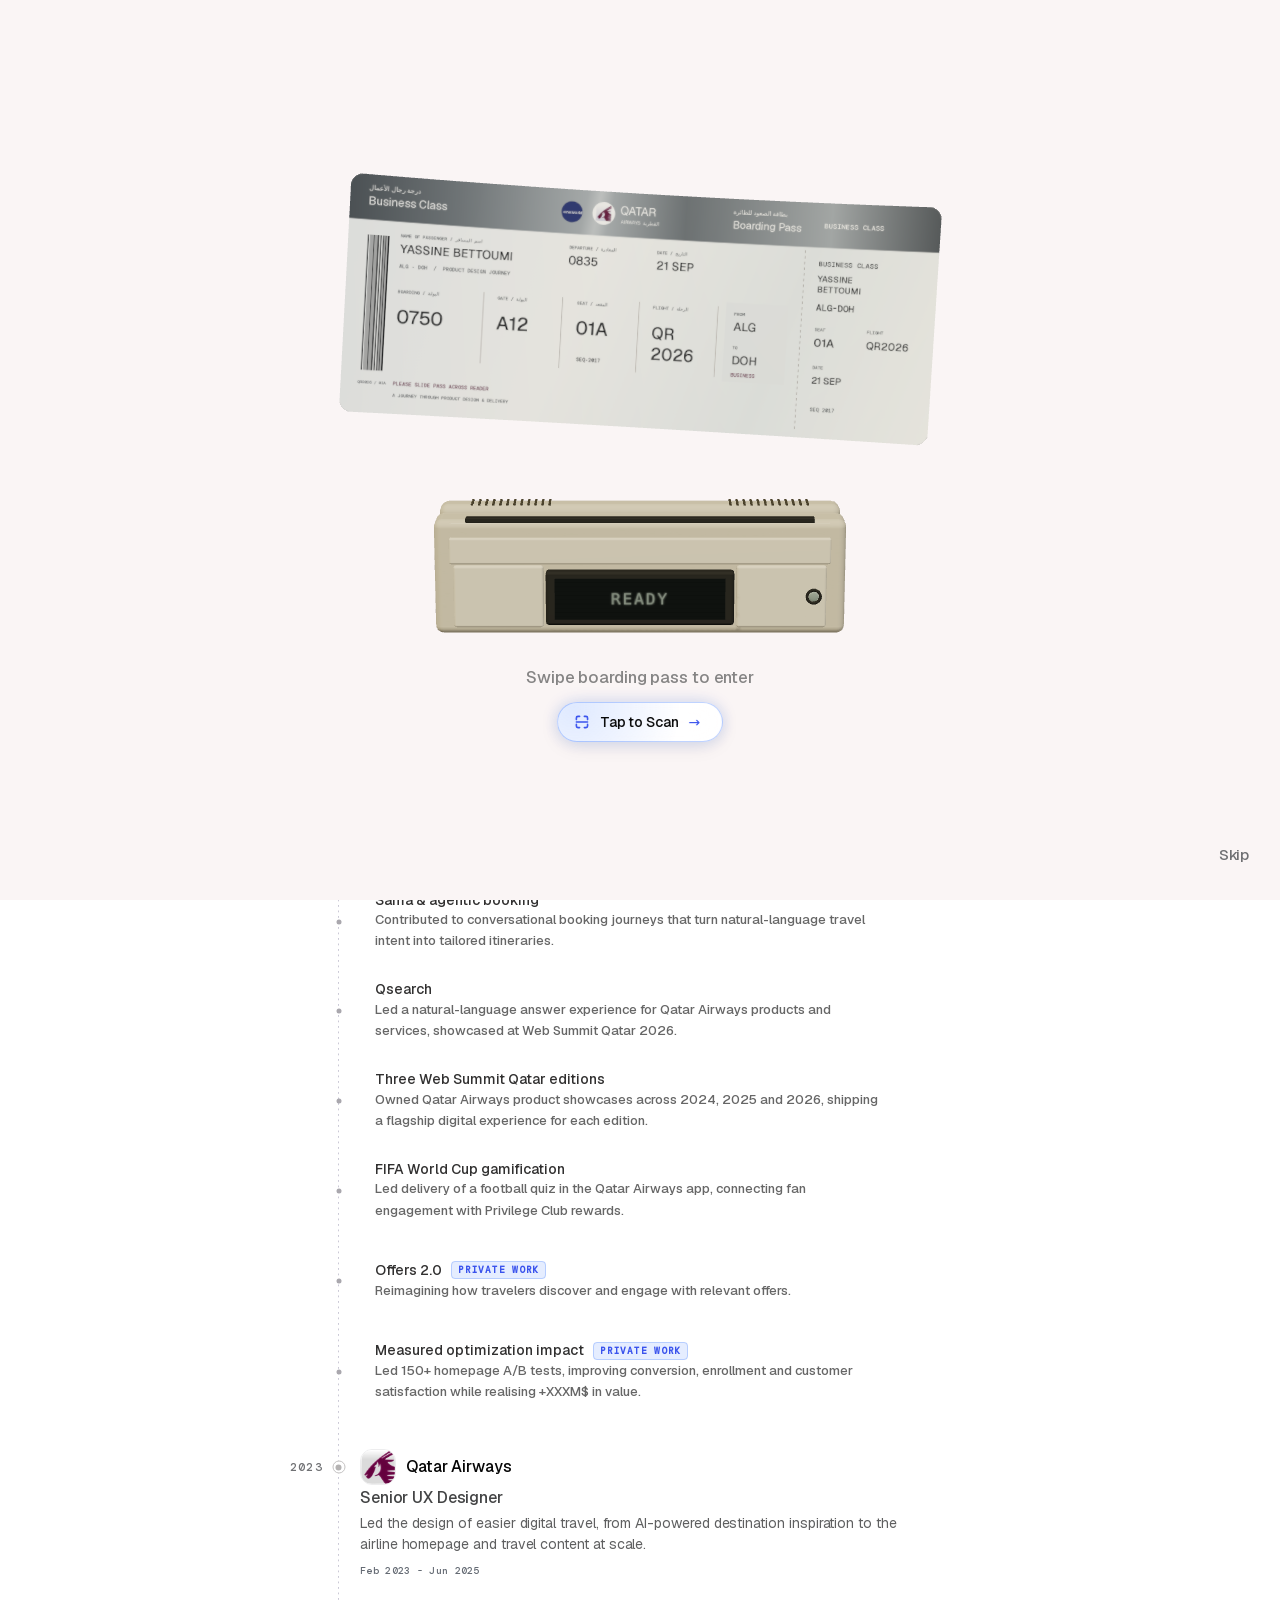
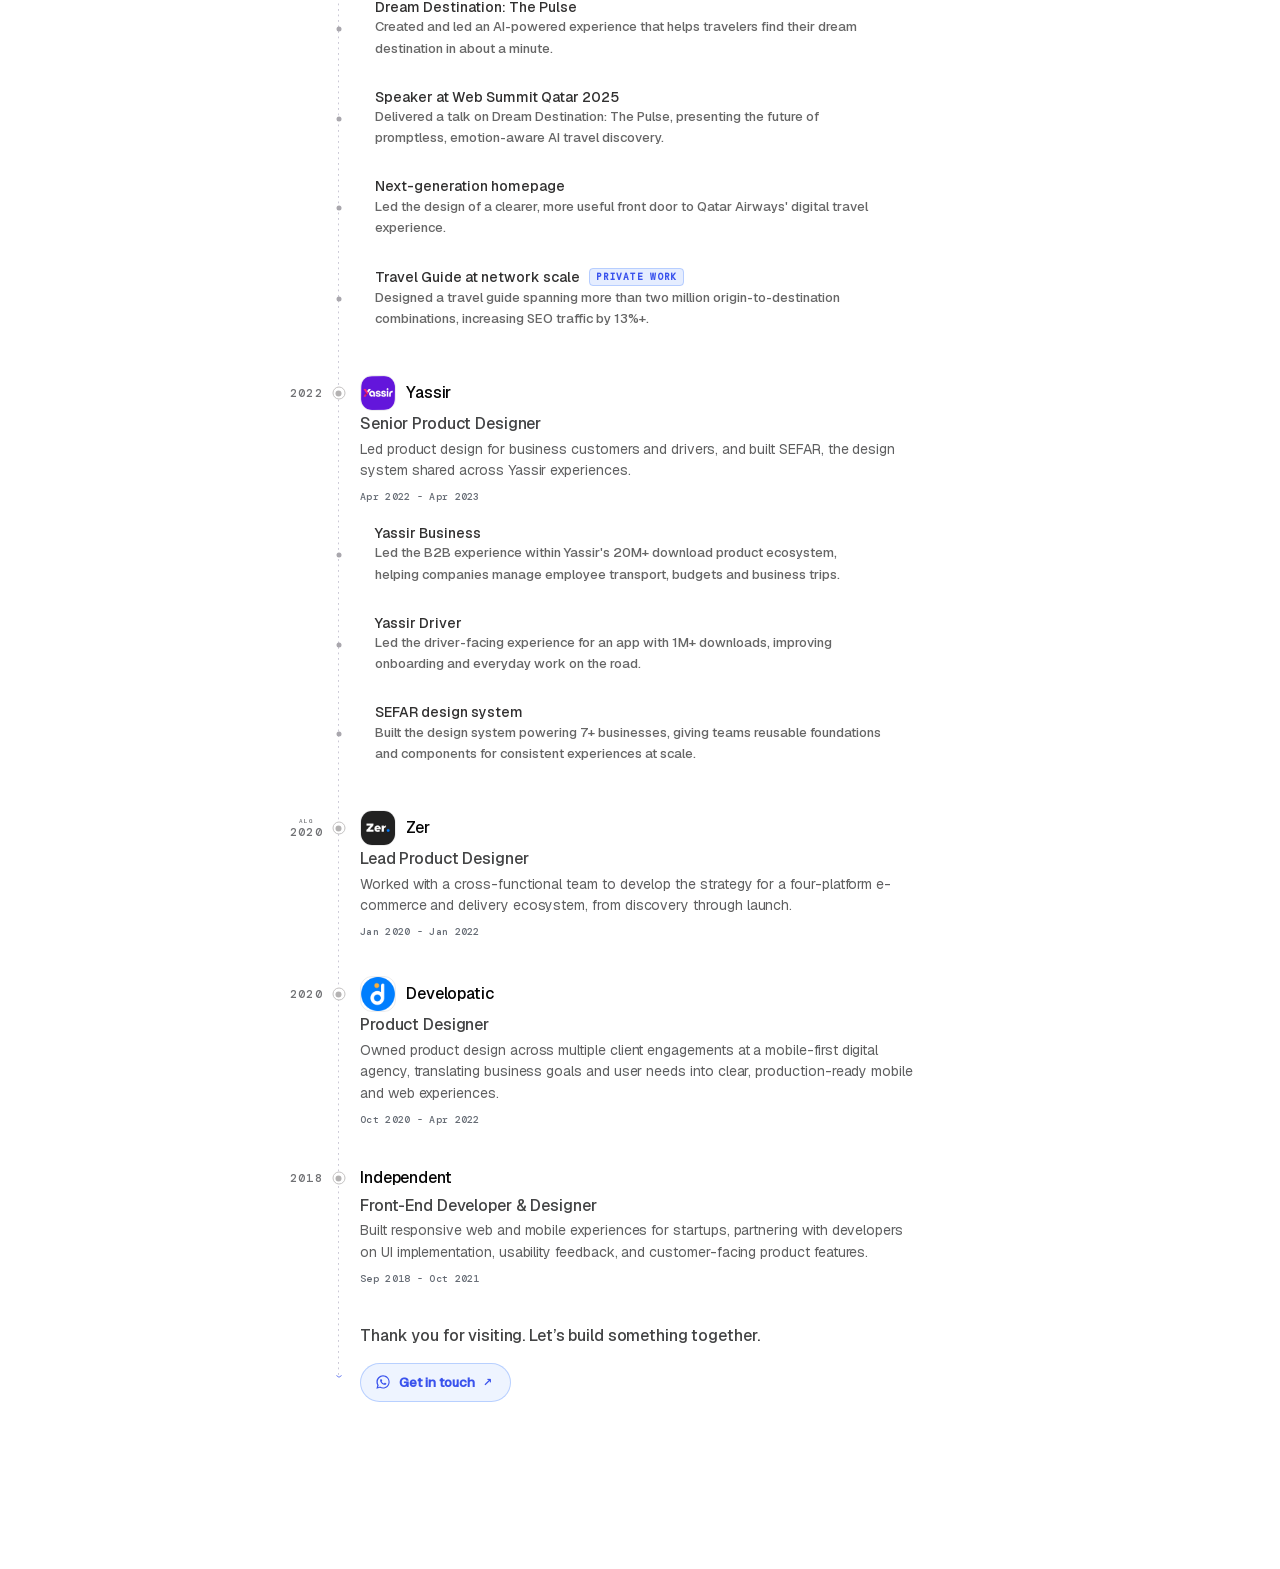
==== commit e5215879: "Publish portfolio refinements" ====
--- a/index.html
+++ b/index.html
@@ -32,8 +32,8 @@
       type="font/woff2"
       crossorigin
     />
-    <script type="module" crossorigin src="/assets/index-CKwzUkb9.js"></script>
-    <link rel="stylesheet" crossorigin href="/assets/index-BHHCAm7N.css">
+    <script type="module" crossorigin src="/assets/index-B8udb88t.js"></script>
+    <link rel="stylesheet" crossorigin href="/assets/index-B2k66-RQ.css">
   </head>
   <body>
     <div id="app"></div>
--- a/assets/index-B2k66-RQ.css
+++ b/assets/index-B2k66-RQ.css
@@ -0,0 +1 @@
+@font-face{font-family:MB Sans;src:url(/assets/a-BwCKRlZ-.woff2) format("woff2");font-weight:400;font-style:normal;font-display:swap;unicode-range:U+0000-00FF,U+0131,U+0152-0153,U+02BB-02BC,U+02C6,U+02DA,U+02DC,U+0304,U+0308,U+0329,U+2000-206F,U+20AC,U+2122,U+2191,U+2193,U+2212,U+2215,U+FEFF,U+FFFD}@font-face{font-family:MB Sans;src:url(/assets/b-C3VRySno.woff2) format("woff2");font-weight:500;font-style:normal;font-display:swap;unicode-range:U+0000-00FF,U+0131,U+0152-0153,U+02BB-02BC,U+02C6,U+02DA,U+02DC,U+0304,U+0308,U+0329,U+2000-206F,U+20AC,U+2122,U+2191,U+2193,U+2212,U+2215,U+FEFF,U+FFFD}@font-face{font-family:MB Mono;src:url(/assets/c-ClSDCIEF.woff2) format("woff2");font-weight:400;font-style:normal;font-display:swap;unicode-range:U+0000-00FF,U+0131,U+0152-0153,U+02BB-02BC,U+02C6,U+02DA,U+02DC,U+0304,U+0308,U+0329,U+2000-206F,U+20AC,U+2122,U+2191,U+2193,U+2212,U+2215,U+FEFF,U+FFFD}@font-face{font-family:MB Mono;src:url(/assets/d-CQR7nPae.woff2) format("woff2");font-weight:500;font-style:normal;font-display:swap;unicode-range:U+0000-00FF,U+0131,U+0152-0153,U+02BB-02BC,U+02C6,U+02DA,U+02DC,U+0304,U+0308,U+0329,U+2000-206F,U+20AC,U+2122,U+2191,U+2193,U+2212,U+2215,U+FEFF,U+FFFD}@font-face{font-family:MB LCD;src:url(/assets/DS-Digital-dG6DdXEc.ttf) format("truetype");font-weight:400;font-style:normal;font-display:swap}:root{--bg: var(--folio-bg);--ink: #17160f;--faint: #8c8b82;--accent: #3a53ed;--measure: 40rem;--veil-light: #ffffff;--veil-dark: #191817;--folio-bg: var(--veil-light);--folio-sans: "MB Sans", system-ui, sans-serif;--folio-mono: "MB Mono", ui-monospace, monospace;--folio-blue: #3a53ed;--path-blue-rgb: 44, 111, 255;--path-blue: rgb(var(--path-blue-rgb));--folio-mute: #707174;--folio-ink: #060606;--folio-body: #434445;--folio-rule: #cbc9d6;--surface-card: #fff;--surface-sunken: #efeaea;--surface-hover: rgba(23, 22, 15, .035);--surface-chip: #f2f0f0;--cs-ink: #111;--ink-muted: rgba(17, 17, 17, .68);--ink-title: #313030;--ink-desc: #666;--ink-gutter: #6f7073;--ink-faint: #6f7073;--ink-faint-hover: #6c6c6c;--ink-hint: #757575;--ink-link-hover: #5c5b5b;--keyline: #fff;--cs-card-line: rgba(17, 17, 17, .08);--cs-screen-line: rgba(0, 0, 0, .08);--tl-dot-line: #c3c1c1;--tl-dot-fill: #b4b2b2;--tl-dot-case: #a9a7ad;--tl-route: #747579;--shadow-rgb: 0, 0, 0;--footer-tint-rgb: 255, 255, 255;--folio-col-w: 560px;--rail-x: -21.5px;--ease-out: cubic-bezier(.23, 1, .32, 1);--avatar-lift: -4px;--avatar-dur: .32s;--avatar-scale: 1.05;--avatar-falloff: .45;--avatar-ease-in: cubic-bezier(.22, 1, .36, 1);--avatar-ease-out: cubic-bezier(.34, 3.85, .64, 1);--tl-logo-size: 28px}:root[data-theme=dark]{--folio-bg: var(--veil-dark);--ink: #f2efe9;--faint: #6e6d66;--accent: #2c6fff;--folio-blue: #2c6fff;--folio-mute: #aaa9a7;--folio-ink: #f5f3f0;--folio-body: #b9b8b6;--folio-rule: #39383f;--surface-card: #242322;--surface-sunken: #211f1f;--surface-hover: rgba(255, 255, 255, .045);--surface-chip: #2b2928;--cs-ink: #f0eeeb;--ink-muted: rgba(240, 238, 235, .7);--ink-title: #e8e6e3;--ink-desc: #a3a2a0;--ink-gutter: #aaa9a7;--ink-faint: #aaa9a7;--ink-faint-hover: #9a9999;--ink-hint: #8a8989;--ink-link-hover: #d6d4d1;--keyline: rgba(255, 255, 255, .14);--cs-card-line: rgba(255, 255, 255, .1);--cs-screen-line: rgba(255, 255, 255, .08);--tl-dot-line: #4a4848;--tl-dot-fill: #565454;--tl-dot-case: #5a585e;--tl-route: #5e5c5c;--footer-tint-rgb: 25, 24, 23}*{box-sizing:border-box;margin:0;padding:0}html{-webkit-text-size-adjust:100%}body{background:var(--bg);color:var(--ink);font-family:var(--folio-sans);font-weight:400;font-size:16px;line-height:1.55;-webkit-font-smoothing:antialiased}a{color:var(--ink);text-decoration:underline;text-decoration-color:var(--faint);text-underline-offset:3px}a:hover{text-decoration-color:var(--ink)}a:focus-visible,button:focus-visible,input:focus-visible{outline:2px solid var(--accent);outline-offset:3px;border-radius:2px}::selection{background:var(--accent);color:var(--bg)}img,video,canvas{-webkit-touch-callout:none;-webkit-user-drag:none;-webkit-user-select:none;user-select:none}video::-webkit-media-controls-download-button{display:none}video::-internal-media-controls-download-button{display:none}@media(prefers-reduced-motion:reduce){*,*:before,*:after{animation:none!important;transition:none!important}}.folio{font-family:var(--folio-sans);background:var(--folio-bg);min-height:100vh;min-height:100svh;display:flex;flex-direction:column;color:var(--ink)}.interview-card{position:fixed;top:72px;right:clamp(24px,calc((100vw - var(--folio-col-w)) / 2 - 306px),72px);z-index:10;width:320px;height:162px;border:1px solid var(--folio-rule);border-radius:10px;background:var(--folio-bg);box-shadow:0 5px 20px rgba(var(--shadow-rgb),.04)}.interview-card-heading{display:flex;flex-direction:column;align-items:center;gap:3px;padding-top:13px;color:var(--folio-ink);font-family:var(--folio-mono);text-align:center;text-transform:uppercase}.interview-card-heading strong{font-size:12px;font-weight:700;letter-spacing:1.5px}.interview-card-heading span{color:var(--folio-mute);font-size:10px;font-weight:500;letter-spacing:1.2px}.interview-card elevenlabs-convai{display:block!important;position:absolute!important;inset:48px auto auto 0!important;width:100%!important;height:max(128px,calc(100dvh - 252px))!important;min-height:128px!important;overflow:visible!important;z-index:1!important}.interview-card.agent-open{z-index:1000;border-color:transparent;background:transparent;box-shadow:none}.interview-card.agent-open:before{content:"";position:fixed;inset:0;z-index:0;background:var(--folio-bg)}.interview-card.agent-open .interview-card-heading{visibility:hidden}.interview-card.agent-open elevenlabs-convai{position:fixed!important;top:8px!important;left:8px!important;width:calc(100vw - 16px)!important;height:calc(100dvh - 16px)!important}@media(max-width:1219px){.interview-card{position:relative;order:-1;top:auto;right:auto;left:auto;width:min(216px,calc(100% - 32px));height:152px;margin:16px auto 0;flex:none}.interview-card elevenlabs-convai{height:max(128px,calc(100dvh - 186px))!important}.interview-card.agent-open elevenlabs-convai{height:calc(100dvh - 16px)!important}}body:has(#gate:not([hidden])) .interview-card{display:none!important}.folio-sticky{position:fixed;top:72px;left:clamp(24px,calc((100vw - var(--folio-col-w)) / 2 - 306px),72px);z-index:3;display:flex;align-items:center;gap:22px;pointer-events:none}.fs-rail{align-self:stretch;width:8px;flex-shrink:0;background-image:radial-gradient(circle at .8px .8px,var(--folio-rule) .8px,transparent .9px);background-size:3.2px 3.6px}.fs-lines{padding:12px 0;font-family:var(--folio-mono);font-weight:500;font-size:12px;line-height:1.8;letter-spacing:1.84px;text-transform:uppercase;color:var(--folio-mute);white-space:nowrap}.fs-name{color:var(--folio-ink);font-size:16px}.fs-phone{color:inherit;text-decoration:none;pointer-events:auto;font-variant-numeric:tabular-nums;transition:color .2s ease,opacity .2s ease}.fs-phone:hover,.fs-phone:focus-visible{color:var(--folio-ink);opacity:1}.folio-col{width:min(100% - 3rem,var(--folio-col-w));margin:0 auto;padding:80px 0 168px;flex:1 0 auto;display:flex;flex-direction:column;align-items:center;gap:48px}.folio-intro{width:100%;max-width:460px;margin-top:-28px;text-align:center}.folio-tagline{font-weight:500;font-size:16px;line-height:1.8;letter-spacing:-.12px;color:var(--folio-ink)}.folio-sub{font-weight:400;font-size:16px;line-height:1.6;letter-spacing:-.12px;color:var(--folio-body);opacity:.8}.folio-track{position:relative;width:100%;display:flex;flex-direction:column;gap:36px;--entry-indent: 0px}.plan-head{position:absolute;left:-3px;top:-106px;width:48px;text-align:center;color:var(--folio-blue)}.plan-label{display:block;font-family:var(--folio-mono);font-weight:500;font-size:6px;line-height:6px;letter-spacing:.76px;text-transform:uppercase}.plan-plane{display:block;width:16px;height:15px;margin:10px auto 0}.folio-path{position:absolute;left:calc(var(--rail-x) - .5px);top:-65px;bottom:var(--rail-tail, 24px);width:1px}.path-curve{position:absolute;left:0;top:0;width:44px;height:110px;overflow:visible}.pc-dots{stroke:var(--folio-rule);stroke-width:1;stroke-dasharray:2 3.5;stroke-linecap:round}.pc-lit{stroke:var(--path-blue);stroke-width:1.25;stroke-linecap:round;filter:drop-shadow(0 0 3px rgba(var(--path-blue-rgb),.2))}.path-rail{position:absolute;left:0;top:110px;bottom:0;width:1px;background-image:linear-gradient(to bottom,var(--folio-rule) 0 2px,transparent 2px 5.5px);background-size:1px 5.5px}.path-lit{position:absolute;left:0;top:0;width:100%;height:100%;background:var(--path-blue);box-shadow:0 0 4px rgba(var(--path-blue-rgb),.2),0 0 10px rgba(var(--path-blue-rgb),.2),0 0 20px rgba(var(--path-blue-rgb),.14);opacity:min(1,calc(var(--rail-p, 0) * 60));transform:scaleY(var(--rail-p, 0));transform-origin:center top;will-change:transform}.path-glow{position:absolute;left:50%;top:0;width:5px;height:5px;border-radius:50%;background:var(--path-blue);box-shadow:0 0 5px 1px rgba(var(--path-blue-rgb),.2),0 0 12px 3px rgba(var(--path-blue-rgb),.2);opacity:min(1,calc((1 - var(--rail-p, 0)) * 25));transform:translate(-50%,calc(var(--rail-y, 0) * 1px - 50%));will-change:transform}.path-tip{position:absolute;left:50%;bottom:-1px;width:7px;height:3px;transform:translate(-50%);overflow:visible}.path-tip path{stroke:var(--folio-blue);stroke-width:1;stroke-linecap:round;stroke-linejoin:round;fill:none}.tl-dot{position:absolute;left:calc(var(--rail-x) - var(--entry-indent));top:50%;transform:translate(-50%,-50%);border-radius:50%;z-index:1}.tl-dot-now,.tl-dot-past{width:13px;height:13px;background:var(--folio-bg);border:1px solid var(--tl-dot-line);transition:border-color .3s var(--ease-out)}.tl-dot-now:after,.tl-dot-past:after{content:"";position:absolute;left:50%;top:50%;width:6px;height:6px;transform:translate(-50%,-50%);border-radius:50%;background:var(--tl-dot-fill);transition:background-color .3s var(--ease-out)}.tl-dot-case{width:5px;height:5px;background:var(--tl-dot-case);--pulse-to: 3.6;transition:background-color .3s var(--ease-out)}.tl-dot.is-lit{border-color:var(--folio-blue)}.tl-dot.is-lit:after{background:var(--folio-blue)}.tl-dot-case.is-lit{background:var(--folio-blue)}.tl-dot:before{content:"";position:absolute;left:50%;top:50%;width:100%;height:100%;border-radius:50%;border:1px solid var(--folio-blue);transform:translate(-50%,-50%);opacity:0;pointer-events:none}.tl-dot.is-lit:before{animation:dotPulse .72s var(--ease-out)}@keyframes dotPulse{0%{opacity:.45;transform:translate(-50%,-50%) scale(1)}to{opacity:0;transform:translate(-50%,-50%) scale(var(--pulse-to, 2.4))}}@media(prefers-reduced-motion:reduce){.tl-dot.is-lit:before{animation:none}}.folio-timeline{list-style:none;width:100%;display:flex;flex-direction:column;gap:36px}.tl-entry{position:relative;display:flex;flex-direction:column}.tl-year{position:absolute;left:-70px;top:50%;transform:translateY(-50%);width:33px;text-align:center;font-family:var(--folio-mono);font-weight:500;text-transform:uppercase}.tl-route{display:block;font-size:6px;line-height:7px;letter-spacing:.9px;color:var(--tl-route)}.tl-yearnum{display:block;font-size:12px;line-height:14px;letter-spacing:1.05px;color:var(--folio-mute)}.tl-logos{display:flex;align-items:center;margin-bottom:6px}.tl-avatar{position:relative;display:block;flex-shrink:0}.tl-avatar+.tl-avatar{margin-left:-6px}.tl-logo{width:38px;height:38px;box-sizing:border-box;border:.75px solid rgba(255,255,255,.82);border-radius:11px;overflow:hidden;display:flex;align-items:center;justify-content:center;flex-shrink:0;isolation:isolate;background:radial-gradient(circle at 24% 16%,rgba(255,255,255,.98),transparent 38%),linear-gradient(145deg,#ffffffc2,#e8edff57);-webkit-backdrop-filter:blur(14px) saturate(150%);backdrop-filter:blur(14px) saturate(150%);box-shadow:inset 0 1px #fffffff2,inset 0 -1px #5267be1a,0 2px 5px #272e4d1a,0 9px 20px #37437424}.tl-logo:after{content:"";position:absolute;inset:1px;z-index:2;border-radius:9px;pointer-events:none;background:linear-gradient(125deg,#ffffff9e,#fff0 38%,#6f89ff1a 72%,#ffffff4d)}.tl-logo img{width:27px;height:27px;object-fit:cover;border-radius:7px;display:block;transform:none;box-shadow:0 2px 6px #14192c29}.tl-logo img[src$="/qatar.jpg"]{object-fit:cover;mix-blend-mode:multiply;box-shadow:none}.t-avatar{transform-origin:center;transform:translateY(var(--shift, 0px)) scale(var(--scale-active, 1));transition:transform var(--avatar-dur) var(--avatar-ease-in);will-change:transform}@media(prefers-reduced-motion:reduce){.t-avatar{transition:none!important;transform:none!important}}.tl-head{position:relative;display:flex;align-items:center;gap:10px}.tl-company{font-weight:500;font-size:16px;line-height:1.8;letter-spacing:-.12px;color:var(--folio-ink);text-decoration:none}.tl-company:hover{text-decoration:underline;text-underline-offset:3px}.tl-badge{font-family:var(--folio-mono);font-weight:500;font-size:12px;line-height:.99;letter-spacing:.96px;text-transform:uppercase;color:var(--folio-blue);padding-top:3px}.tl-body{padding-left:0}.tl-role{font-weight:500;font-size:16px;line-height:1.6;letter-spacing:-.12px;color:var(--folio-body);margin-bottom:2px}.tl-desc{font-weight:400;font-size:14px;line-height:1.55;letter-spacing:-.06px;color:var(--folio-body);opacity:.85;max-width:none}.tl-cases{list-style:none;margin-top:10px;display:flex;flex-direction:column;gap:10px}.case{position:relative;display:flex;align-items:center;gap:7px;padding:2px 15px;border-radius:16px;text-decoration:none;background:transparent;transition:background-color .26s var(--ease-out)}.case.is-static{cursor:default}.case:not(.is-static):hover{background:var(--surface-hover)}.case-shots{position:relative;width:66px;height:63px;flex-shrink:0}.case-icon{position:relative;width:36px;height:36px;margin:4px 6px;flex-shrink:0;display:grid;place-items:center;border-radius:10px;isolation:isolate;overflow:hidden;box-sizing:border-box;background:radial-gradient(circle at 18% 14%,rgba(255,255,255,.96) 0%,transparent 42%),radial-gradient(circle at 82% 86%,rgba(var(--app-tint-rgb, 58, 83, 237),.16) 0%,transparent 56%),linear-gradient(145deg,#ffffffe0,#f4f6fca6);-webkit-backdrop-filter:blur(16px) saturate(180%);backdrop-filter:blur(16px) saturate(180%);border:.75px solid rgba(255,255,255,.9);box-shadow:inset 0 1px 1.2px #fffffffa,inset 0 -1px 1px rgba(var(--app-tint-rgb, 58, 83, 237),.08),0 1.5px 4px #14192d0a,0 6px 18px rgba(var(--app-tint-rgb, 58, 83, 237),.09);transition:transform .38s var(--avatar-ease-in),box-shadow .38s var(--avatar-ease-in),border-color .3s ease}.case-icon:after{content:"";position:absolute;inset:1px;border-radius:9px;pointer-events:none;z-index:2;background:linear-gradient(135deg,#ffffffb8,#fff0 42%,rgba(var(--app-tint-rgb, 58, 83, 237),.06) 75%,#fff6);opacity:.85;transition:opacity .35s ease}.case-icon svg{position:relative;z-index:1;width:17px;height:17px;overflow:visible;fill:none;stroke:currentColor;stroke-width:1.8;stroke-linecap:round;stroke-linejoin:round;color:var(--app-accent, var(--folio-blue));filter:drop-shadow(0 1px 2px rgba(var(--app-tint-rgb, 58, 83, 237),.22));transition:transform .38s var(--avatar-ease-in),filter .38s ease}.case:not(.is-static):hover .case-icon,.case:not(.is-static):focus-visible .case-icon{transform:translateY(-2.5px) scale(1.04);box-shadow:inset 0 1px 1.5px #fff,inset 0 -1px 1.5px rgba(var(--app-tint-rgb, 58, 83, 237),.14),0 4px 10px rgba(var(--app-tint-rgb, 58, 83, 237),.18),0 14px 28px rgba(var(--app-tint-rgb, 58, 83, 237),.16);border-color:#fff}.case:not(.is-static):hover .case-icon:after,.case:not(.is-static):focus-visible .case-icon:after{opacity:1}.case:not(.is-static):hover .case-icon svg,.case:not(.is-static):focus-visible .case-icon svg{transform:scale(1.08);filter:drop-shadow(0 2px 5px rgba(var(--app-tint-rgb, 58, 83, 237),.38))}.case-icon-app{background:transparent!important;border:none!important;box-shadow:none!important;backdrop-filter:none!important;-webkit-backdrop-filter:none!important;overflow:visible!important;filter:none!important}.case-icon-app:after,.case-icon-app:before{display:none!important}.case-badge-img{width:36px;height:36px;border-radius:9px;object-fit:contain;display:block;box-shadow:0 1px 3px #00000014,0 3px 8px #0000000a;border:none;transition:transform .38s var(--avatar-ease-in),box-shadow .38s var(--avatar-ease-in),filter .38s ease}.case:hover .case-badge-img,.case:focus-visible .case-badge-img{transform:translateY(-1.5px) scale(1.05);box-shadow:0 3px 10px #0000001f,0 8px 18px #00000014;filter:brightness(1.03)}:root[data-theme=dark] .case-icon-app{background:transparent!important;border:none!important;box-shadow:none!important}:root[data-theme=dark] .case-badge-img{border:none;box-shadow:0 2px 8px #00000059,0 6px 16px #00000040}:root[data-theme=dark] .case:hover .case-badge-img,:root[data-theme=dark] .case:focus-visible .case-badge-img{box-shadow:0 4px 14px #00000073,0 10px 24px #00000059}:root[data-theme=dark] .case-icon{background:radial-gradient(circle at 18% 14%,rgba(255,255,255,.18) 0%,transparent 40%),radial-gradient(circle at 82% 86%,rgba(var(--app-tint-rgb, 77, 124, 254),.22) 0%,transparent 60%),linear-gradient(145deg,#ffffff1a,#ffffff05);border-color:#ffffff29;box-shadow:inset 0 1px 1px #ffffff47,inset 0 -1px 1px #00000073,0 2px 6px #00000059,0 8px 24px rgba(var(--app-tint-rgb, 77, 124, 254),.18)}:root[data-theme=dark] .case-icon:after{background:linear-gradient(135deg,#ffffff38,#fff0 42%,rgba(var(--app-tint-rgb, 77, 124, 254),.12) 75%,#ffffff1a)}:root[data-theme=dark] .case:not(.is-static):hover .case-icon,:root[data-theme=dark] .case:not(.is-static):focus-visible .case-icon{border-color:#ffffff52;box-shadow:inset 0 1px 1.5px #ffffff6b,inset 0 -1px 1.5px #0009,0 4px 12px #00000080,0 16px 36px rgba(var(--app-tint-rgb, 77, 124, 254),.3)}.case-icon-accountmgmt{--app-accent: #0284c7;--app-tint-rgb: 2, 132, 199}.case-icon-accountstrategy,.case-icon-seo{--app-accent: #2563eb;--app-tint-rgb: 37, 99, 235}.case-icon-paidmedia{--app-accent: #ea580c;--app-tint-rgb: 234, 88, 12}.case-icon-shopify{--app-accent: #059669;--app-tint-rgb: 5, 150, 105}.case-icon-email{--app-accent: #0284c7;--app-tint-rgb: 2, 132, 199}.case-icon-analytics{--app-accent: #7c3aed;--app-tint-rgb: 124, 58, 237}.case-icon-nexus{--app-accent: #8b5cf6;--app-tint-rgb: 139, 92, 246}.case-icon-prepflow{--app-accent: #65a30d;--app-tint-rgb: 101, 163, 13}.case-icon-promptilo{--app-accent: #4f46e5;--app-tint-rgb: 79, 70, 229}.case-icon-skinny{--app-accent: #c48b9f;--app-tint-rgb: 196, 139, 159}.case-icon-timer-gym,.case-icon-timergym{--app-accent: #a3e635;--app-tint-rgb: 163, 230, 53}.case-icon-voicy{--app-accent: #8a70ff;--app-tint-rgb: 138, 112, 255}.case-icon-knowledge{--app-accent: #475569;--app-tint-rgb: 71, 85, 105}.case-icon-discount{--app-accent: #d97706;--app-tint-rgb: 217, 119, 6}.case-icon-aeo,.case-icon-aeokiller,.case-icon-aevis{--app-accent: #3a53ed;--app-tint-rgb: 58, 83, 237}:root[data-theme=dark] .case-icon-accountmgmt{--app-accent: #38bdf8;--app-tint-rgb: 56, 189, 248}:root[data-theme=dark] .case-icon-accountstrategy{--app-accent: #60a5fa;--app-tint-rgb: 96, 165, 250}:root[data-theme=dark] .case-icon-seo{--app-accent: #60a5fa;--app-tint-rgb: 96, 165, 250}:root[data-theme=dark] .case-icon-paidmedia{--app-accent: #fb923c;--app-tint-rgb: 251, 146, 60}:root[data-theme=dark] .case-icon-shopify{--app-accent: #34d399;--app-tint-rgb: 52, 211, 153}:root[data-theme=dark] .case-icon-email{--app-accent: #38bdf8;--app-tint-rgb: 56, 189, 248}:root[data-theme=dark] .case-icon-analytics{--app-accent: #a78bfa;--app-tint-rgb: 167, 139, 250}:root[data-theme=dark] .case-icon-nexus{--app-accent: #c084fc;--app-tint-rgb: 192, 132, 252}:root[data-theme=dark] .case-icon-prepflow{--app-accent: #a3e635;--app-tint-rgb: 163, 230, 53}:root[data-theme=dark] .case-icon-promptilo{--app-accent: #818cf8;--app-tint-rgb: 129, 140, 248}:root[data-theme=dark] .case-icon-skinny{--app-accent: #e2aab9;--app-tint-rgb: 226, 170, 185}:root[data-theme=dark] .case-icon-timer-gym,:root[data-theme=dark] .case-icon-timergym{--app-accent: #bef264;--app-tint-rgb: 190, 242, 100}:root[data-theme=dark] .case-icon-voicy{--app-accent: #a78bfa;--app-tint-rgb: 167, 139, 250}:root[data-theme=dark] .case-icon-knowledge{--app-accent: #94a3b8;--app-tint-rgb: 148, 163, 184}:root[data-theme=dark] .case-icon-discount{--app-accent: #fbbf24;--app-tint-rgb: 251, 191, 36}:root[data-theme=dark] .case-icon-aeo,:root[data-theme=dark] .case-icon-aeokiller,:root[data-theme=dark] .case-icon-aevis{--app-accent: #2c6fff;--app-tint-rgb: 44, 111, 255}.cs-shot{position:absolute;left:50%;top:50%;border:1.5px solid var(--keyline);border-radius:2.5px;overflow:hidden;box-shadow:0 .85px 5px rgba(var(--shadow-rgb),.1),0 .43px 1.3px rgba(var(--shadow-rgb),.06);transform:translate(-50%,-50%) translate(var(--x),var(--y)) rotate(var(--r)) scale(var(--s, 1));transition:transform .38s var(--avatar-ease-in)}.cs-shot img{display:block;width:100%;height:100%;object-fit:cover}.cs-shot:nth-child(1){width:25.7px;height:34.1px;z-index:1;--x: -13.7px;--y: -.8px;--r: -9.94deg}.cs-shot:nth-child(2){width:35px;height:46.3px;z-index:3;--x: -1.6px;--y: -.7px;--r: 0deg}.cs-shot:nth-child(3){width:30px;height:39.7px;z-index:2;--x: 11.3px;--y: .5px;--r: 7.21deg}.case:not(.is-static):hover .cs-shot:nth-child(1){--x: -18px;--y: -3px;--r: -15deg}.case:not(.is-static):hover .cs-shot:nth-child(2){--y: -3px;--s: 1.03}.case:not(.is-static):hover .cs-shot:nth-child(3){--x: 15.5px;--y: -2px;--r: 12deg}.case-text{display:flex;flex-direction:column;justify-content:center;flex:1 0 0;min-width:0}.case-title{font-weight:500;font-size:14px;line-height:17.5px;color:var(--ink-title)}.case-desc{font-weight:500;font-size:13px;line-height:21.13px;color:var(--ink-desc)}.folio-outro{position:relative;display:flex;flex-wrap:wrap;align-items:center;gap:24px}.outro-text{flex:1 1 260px;min-width:min(100%,260px)}.outro-title{font-weight:500;font-size:16px;line-height:1.6;letter-spacing:-.12px;color:var(--folio-body)}.outro-whatsapp-cta{display:inline-flex;align-items:center;gap:8px;margin-top:14px;padding:8px 18px 8px 14px;border-radius:999px;font-family:inherit;font-size:13.5px;font-weight:600;text-decoration:none;background:rgba(var(--path-blue-rgb),.08);color:var(--folio-blue);border:1px solid rgba(var(--path-blue-rgb),.28);transition:all .22s var(--ease-out)}.outro-whatsapp-cta:hover{background:var(--folio-blue);color:#fff;border-color:var(--folio-blue);transform:translateY(-1px);box-shadow:0 4px 16px rgba(var(--path-blue-rgb),.3)}.outro-whatsapp-cta svg{flex-shrink:0}.memories{position:relative;width:161px;height:62px;flex-shrink:0;margin-right:29px;--mem-w: 42.4px;--mem-h: 56.5px;--mem-b: 1.234px}.mem-card{position:absolute;left:50%;top:50%;width:var(--mem-w);height:var(--mem-h);border:var(--mem-b) solid var(--keyline);border-radius:5.65px;overflow:visible;transform:translate(-50%,-50%) translate(var(--x),var(--y)) rotate(var(--r)) scale(var(--s, 1));box-shadow:0 .6px 3.6px rgba(var(--shadow-rgb),.1),0 .3px .9px rgba(var(--shadow-rgb),.06);transition:transform .42s var(--avatar-ease-in),box-shadow .42s var(--avatar-ease-in)}.mem-card img{display:block;width:100%;height:100%;object-fit:cover;border-radius:4.4px}.mem-card img.is-turned{position:absolute;left:50%;top:50%;width:calc(var(--mem-h) - var(--mem-b) * 2);height:calc(var(--mem-w) - var(--mem-b) * 2);transform:translate(-50%,-50%) rotate(-90deg)}.mem-card.is-active{box-shadow:0 6px 18px rgba(var(--shadow-rgb),.16),0 1px 3px rgba(var(--shadow-rgb),.08)}.mem-tip{position:absolute;left:50%;bottom:calc(100% + 9px);transform:translate(-50%) rotate(calc(var(--r) * -1));padding:3px 8px;border-radius:6px;background:#141313eb;color:#fff;font-family:var(--folio-mono);font-weight:500;font-size:9px;line-height:1.5;letter-spacing:.6px;text-transform:uppercase;white-space:nowrap;pointer-events:none;animation:memTipIn .18s var(--ease-out) both}@keyframes memTipIn{0%{opacity:0;transform:translate(-50%) rotate(calc(var(--r) * -1)) translateY(4px)}to{opacity:1;transform:translate(-50%) rotate(calc(var(--r) * -1)) translateY(0)}}@media(prefers-reduced-motion:reduce){.cs-shot,.mem-card{transition:none!important}.mem-tip{animation:none}}.folio-footer,.folio-footer-fx{position:fixed;left:0;right:0;bottom:0}.folio-footer-fx{height:160px;z-index:4;pointer-events:none}.folio-footer-fx .pb{position:absolute;inset:0}.pb1{backdrop-filter:blur(.6px);-webkit-backdrop-filter:blur(.6px);-webkit-mask-image:linear-gradient(to top,#000 0%,#000 92%,transparent 100%);mask-image:linear-gradient(to top,#000 0%,#000 92%,transparent 100%)}.pb2{backdrop-filter:blur(1.5px);-webkit-backdrop-filter:blur(1.5px);-webkit-mask-image:linear-gradient(to top,#000 0%,#000 55%,transparent 80%);mask-image:linear-gradient(to top,#000 0%,#000 55%,transparent 80%)}.pb3{backdrop-filter:blur(3px);-webkit-backdrop-filter:blur(3px);-webkit-mask-image:linear-gradient(to top,#000 0%,#000 35%,transparent 60%);mask-image:linear-gradient(to top,#000 0%,#000 35%,transparent 60%)}.pb4{backdrop-filter:blur(6px);-webkit-backdrop-filter:blur(6px);-webkit-mask-image:linear-gradient(to top,#000 0%,#000 20%,transparent 42%);mask-image:linear-gradient(to top,#000 0%,#000 20%,transparent 42%)}.pb5{backdrop-filter:blur(12px);-webkit-backdrop-filter:blur(12px);-webkit-mask-image:linear-gradient(to top,#000 0%,#000 8%,transparent 25%);mask-image:linear-gradient(to top,#000 0%,#000 8%,transparent 25%)}.folio-footer-tint{position:absolute;inset:0;background:linear-gradient(to top,rgba(var(--footer-tint-rgb),.9),rgba(var(--footer-tint-rgb),.55) 45%,rgba(var(--footer-tint-rgb),0))}.folio-footer{z-index:5;padding:44px 0 32px}.folio-footer-inner{width:min(100% - 3rem,560px);margin:0 auto;display:flex;justify-content:center}.ff-links{display:flex;align-items:center;justify-content:center;flex-wrap:wrap;gap:17px}.ff-link{display:inline-flex;align-items:center;background:none;border:none;padding:2px 10px;border-radius:999px;cursor:pointer;font-family:var(--folio-mono);font-weight:500;font-size:12px;line-height:1.8;letter-spacing:2.16px;text-transform:uppercase;color:var(--folio-mute);text-decoration:none;transition:color .16s var(--ease-out),background-color .16s var(--ease-out)}.ff-link:hover{color:var(--ink-link-hover);background:var(--surface-chip)}.ff-link-label{display:inline-block;transition:transform .16s var(--ease-out)}.ff-link:hover .ff-link-label{transform:scale(1.05)}.gate{position:fixed;inset:0;display:grid;place-items:center;background:var(--bg);z-index:10}.gate.light{background:var(--folio-bg);color:var(--ink)}.pass-stage{position:fixed;inset:0;z-index:10}.pass-canvas{position:absolute;inset:0}.pass-canvas canvas{touch-action:none}.pass-hint{position:absolute;left:50%;transform:translate(-50%);top:calc(var(--reader-bottom-px, 50%) + 40px);color:var(--ink-hint);font-size:1.05rem;pointer-events:auto;cursor:pointer;font-family:var(--folio-sans);font-weight:500;letter-spacing:-.006em;text-align:center;white-space:nowrap;opacity:.88;transition:opacity .2s ease,transform .2s ease;-webkit-user-select:none;user-select:none}.pass-hint:hover{opacity:1;transform:translate(-50%) scale(1.03)}.pass-hint.shimmer{color:transparent;background-image:linear-gradient(90deg,var(--ink-hint) 0%,var(--ink-hint) 42%,var(--folio-ink) 50%,var(--ink-hint) 58%,var(--ink-hint) 100%);background-size:250% 100%;-webkit-background-clip:text;background-clip:text;animation:hint-shimmer 2.2s linear infinite}@keyframes hint-shimmer{0%{background-position:100% 0}to{background-position:0% 0}}.pass-fade{position:absolute;inset:0;background:var(--folio-bg);opacity:0;pointer-events:none;transition:opacity .7s ease}.pass-fade.on{opacity:1}.skip-link{position:absolute;right:40px;bottom:40px;color:var(--ink-faint);font-size:.95rem;background:none;border:none;cursor:pointer;font-family:var(--folio-sans);font-weight:500;letter-spacing:-.015em;text-decoration:none;white-space:nowrap;padding:0}.skip-link:hover{color:var(--ink-faint-hover)}@media(max-width:768px){.pass-hint{font-size:.95rem}.skip-link{font-size:.85rem}}@media(max-width:480px){.pass-hint{font-size:.85rem}.skip-link{font-size:.8rem}}@media(max-height:500px){.pass-hint{top:calc(var(--reader-bottom-px, 50%) + 14px);font-size:.85rem}}@keyframes itemReveal{0%{opacity:0;filter:blur(8px);transform:translateY(-12px) scale(.985)}to{opacity:var(--reveal-opacity, 1);filter:blur(0);transform:translateY(0) scale(1)}}.reveal,.tl-entry{animation:itemReveal .4s var(--ease-out) both;animation-delay:var(--reveal-delay, 0ms)}.folio.booting .reveal,.folio.booting .tl-entry{animation-play-state:paused}.folio-window{--reveal-delay: 0ms}.folio-intro{--reveal-delay: 60ms;--reveal-opacity: .8}.tl-entry:nth-child(1){--reveal-delay: .12s}.tl-entry:nth-child(2){--reveal-delay: .18s}.tl-entry:nth-child(3){--reveal-delay: .24s}.tl-entry:nth-child(4){--reveal-delay: .3s}.tl-entry:nth-child(5){--reveal-delay: .36s}.tl-entry:nth-child(6){--reveal-delay: .42s}.tl-entry:nth-child(7){--reveal-delay: .48s}.tl-entry:nth-child(8){--reveal-delay: .54s}.tl-entry:nth-child(n+9){--reveal-delay: .6s}.is-recolouring body,.is-recolouring .folio,.is-recolouring .folio *,.is-recolouring .folio *:before,.is-recolouring .folio *:after{transition-property:color,fill,stroke;transition-duration:.52s;transition-timing-function:var(--ease-out);transition-delay:0ms}.is-recolouring .folio-window,.is-recolouring .folio-window *{transition:none}.folio-window{position:relative;z-index:6;display:flex;flex-direction:column;align-items:center;gap:12px}@keyframes itemRevealReduced{0%{opacity:0}to{opacity:var(--reveal-opacity, 1)}}@media(prefers-reduced-motion:reduce){.reveal,.tl-entry{animation:itemRevealReduced .2s var(--ease-out) both;animation-delay:0ms}.is-recolouring body,.is-recolouring .folio,.is-recolouring .folio *,.is-recolouring .folio *:before,.is-recolouring .folio *:after{transition-duration:.2s}}.splash{position:fixed;inset:0;z-index:100;display:grid;place-items:center;padding:0 6vw;background:var(--folio-bg);transition:opacity .28s ease,filter .28s ease}.splash.is-leaving{opacity:0;filter:blur(6px);pointer-events:none}.splash-monogram svg{display:block;width:60px;height:60px}.splash-monogram-mark{transform-origin:50px 50px;animation:splashMarkIn .62s var(--ease-out) both}@keyframes splashMarkIn{0%{transform:scale(.72);opacity:0}to{transform:scale(1);opacity:1}}@media(prefers-reduced-motion:reduce){.splash-monogram-mark{animation:splashMarkIn .2s ease both}.splash-monogram animate{display:none}}html.is-covered,html.is-covered body{overflow:hidden}.sr-only{position:absolute;width:1px;height:1px;padding:0;margin:-1px;overflow:hidden;clip:rect(0,0,0,0);white-space:nowrap;border:0}@media(max-width:1219px){.folio-sticky{position:static;align-self:center;padding:36px 16px 0;gap:0;pointer-events:auto}.fs-rail{display:none}.fs-lines{padding:0;text-align:center}.folio-top-actions{position:static;top:auto;right:auto;margin:14px auto 0;display:flex;justify-content:center;z-index:1}.folio-col{padding-top:24px}.folio-intro{margin-top:-34px}}@media(max-width:760px){.folio-track{--rail-x: 3.5px;--entry-indent: 32px;--plan-centre: 1;gap:44px;margin-top:97px}.folio-timeline{gap:48px}.plan-head{left:calc(50% - 24px);top:-115px}.folio-path{top:-74px}.path-rail{top:75px}.tl-entry,.folio-outro{padding-left:var(--entry-indent)}.tl-year{display:none}.memories{margin-right:0}}@media(max-width:620px){.folio-sticky{padding:28px 16px 0}.folio-top-actions{position:static;top:auto;right:auto;margin:12px auto 0;display:flex;justify-content:center}.top-cv-btn{padding:6px 14px 6px 11px;font-size:12px;gap:6px;min-height:38px}.top-cv-badge{font-size:9px;padding:2px 6px}.folio-col{padding-top:2.5vh;gap:40px}.wide-only{display:none}.case{padding-left:8px;padding-right:8px}.ff-links{gap:4px}.ff-link{font-size:10px;letter-spacing:1.1px;padding:2px 6px}}[hidden]{display:none!important}h1,h2,h3{font-size:inherit;font-weight:inherit}.fs-name{font-family:inherit;font-weight:inherit;line-height:inherit}.tl-company a{color:inherit;text-decoration:none}.tl-company a:hover{text-decoration:underline}.tl-dates{font:10px/1.6 var(--folio-mono);letter-spacing:.3px;color:#656b74;font-weight:500;margin-top:7px}.tl-logo{text-decoration:none}.logo-initial{font:12px/28px var(--folio-mono);width:100%;text-align:center;color:var(--folio-blue)}.t-avatar:hover{transform:translateY(-4px) scale(1.05)}.case-arrow{opacity:0;color:var(--folio-mute);font-size:14px;transition:opacity .2s,transform .2s}.case:not(.is-static):hover .case-arrow,.case:not(.is-static):focus-visible .case-arrow{opacity:1;transform:translate(2px,-2px)}.folio-sub{max-width:460px}.plane-window{position:relative;width:200px;height:300px;margin:auto;isolation:isolate;-webkit-user-select:none;user-select:none;--shade: 0}.window-layer,.window-shade{position:absolute;inset:0;width:100%;height:100%;object-fit:cover;pointer-events:none;transition:filter .52s}.window-layer.back{filter:brightness(calc(1 - var(--shade) * .86))}.window-layer.front{filter:brightness(calc(1 - var(--shade) * .8))}.sky{position:absolute;inset:0;clip-path:inset(19.67% 19.5% 27.2% 19.33% round 51px);background:linear-gradient(#5cadf4,#94ccfb 33%,#c8e6fb 45%,#fff 60%);overflow:hidden}.cloud{position:absolute;width:150%;max-width:none;pointer-events:none}.cloud-one{left:-36%;top:37%;animation:cloudDrift 27s ease-in-out infinite alternate}.cloud-two{left:0;top:47%;opacity:.65;animation:cloudDrift 36s ease-in-out infinite alternate-reverse}.sky-glow{position:absolute;inset:66% 0 0;background:linear-gradient(transparent,#fff 70%)}.shade-clip{position:absolute;inset:0;clip-path:inset(14% 12.33% 19.77% 12.17% round 59px);pointer-events:none}.window-shade{transform:translateY(calc(-57% + var(--shade) * 57%));filter:brightness(calc(1 - var(--shade) * .82));transition:transform .55s cubic-bezier(.22,1,.36,1),filter .52s}.dragging .window-shade{transition:none}.shade-control{position:absolute;inset:0;border:0;background:none;cursor:grab;touch-action:none;clip-path:inset(14.67% 13.33% 20.44% 13.17% round 56.67px)}.shade-control:active{cursor:grabbing}.shade-control:focus-visible{outline:none;background:#3a53ed0b;box-shadow:inset 0 0 0 2px var(--folio-blue)}.plane-window:has(:focus-visible){outline:2px solid var(--folio-blue);outline-offset:4px;border-radius:75px}.window-hint{position:static;order:-1;z-index:8;margin:0;color:var(--folio-body);font:600 8px/1.2 var(--folio-mono);letter-spacing:.1em;text-align:center;text-transform:uppercase;white-space:nowrap;text-shadow:0 1px 2px var(--folio-bg)}.plan-plane svg{display:block;width:16px;height:16px}.folio{transition:background-color .52s,color .52s}.folio-sticky{transition:color .52s}.mem-card{padding:0;cursor:zoom-in;background:var(--surface-card)}.mem-card:hover,.mem-card:focus-visible{--s: 1.12;transform:translate(-50%,-50%) translate(var(--x),calc(var(--y) - 11px)) rotate(0) scale(1.12);z-index:10!important}.mem-tip{display:none}.mem-card:hover .mem-tip,.mem-card:focus-visible .mem-tip{display:block}.memories{margin-right:0}.ff-link{min-height:44px}.folio-footer{padding-bottom:22px}.skip-link{min-width:44px;min-height:44px;right:24px;bottom:24px}.pass-stage{background:var(--folio-bg, #faf5f5);transition:opacity .6s cubic-bezier(.22,1,.36,1),filter .6s cubic-bezier(.22,1,.36,1)}.pass-stage.leaving{opacity:0;filter:blur(6px);pointer-events:none}.pass-hint{color:#4a2639}.pass-hint.granted{color:#16803c;opacity:1;font-weight:600;display:inline-flex;align-items:center;justify-content:center;gap:8px;animation:passGrantedIn .28s cubic-bezier(.22,1,.36,1) both}.pass-stage:has(.pass-hint.granted) .pass-hint{background:transparent}.status-check{display:inline-flex;align-items:center;justify-content:center;width:18px;height:18px;border-radius:50%;background:#16803c;color:#fff;font-size:11px;font-weight:700;line-height:1;box-shadow:0 0 10px #16803c52}@keyframes passGrantedIn{0%{opacity:0;transform:translate(-50%) scale(.92)}60%{transform:translate(-50%) scale(1.04)}to{opacity:1;transform:translate(-50%) scale(1)}}.folio.entering,.case-page.entering{animation:folioFadeIn .6s cubic-bezier(.22,1,.36,1) both}@keyframes folioFadeIn{0%{opacity:0}to{opacity:1}}.scan-keyboard{position:absolute;left:50%;top:42%;transform:translate(-50%,-50%);width:350px;height:174px;border:0;background:transparent;color:transparent;pointer-events:none;opacity:0}.scan-keyboard:focus-visible,.scan-keyboard.fallback{width:auto;height:auto;top:82%;padding:12px 20px;background:#fff;color:#3a53ed;opacity:1;pointer-events:auto;border:1px solid #cbc9d6;border-radius:6px}.skip-content{position:fixed;top:8px;left:8px;transform:translateY(-150%);z-index:30;background:var(--surface-card);padding:10px 18px}.skip-content:focus{transform:none}.memory-dialog{border-radius:24px;max-width:min(820px,92vw);max-height:88vh;padding:20px 20px 18px;margin:auto;overflow:hidden;position:relative;opacity:0;transform:scale(.96) translateY(10px);transition:opacity .28s cubic-bezier(.16,1,.3,1),transform .28s cubic-bezier(.16,1,.3,1),overlay .28s allow-discrete,display .28s allow-discrete}.memory-dialog[open]{opacity:1;transform:scale(1) translateY(0)}@starting-style{.memory-dialog[open]{opacity:0;transform:scale(.96) translateY(10px)}}.memory-dialog::backdrop{background:#00000085;backdrop-filter:blur(20px);-webkit-backdrop-filter:blur(20px);opacity:0;transition:opacity .28s ease,overlay .28s allow-discrete,display .28s allow-discrete}.memory-dialog[open]::backdrop{opacity:1}@starting-style{.memory-dialog[open]::backdrop{opacity:0}}:root[data-theme=light] .memory-dialog{border:1px solid rgba(0,0,0,.08);background:#fffffff0;color:#1d1d1f;box-shadow:0 24px 64px -12px #00000029,0 0 0 1px #0000000a;backdrop-filter:blur(40px) saturate(190%);-webkit-backdrop-filter:blur(40px) saturate(190%)}:root[data-theme=dark] .memory-dialog,.memory-dialog{border:1px solid rgba(255,255,255,.12);background:#1c1c1ef0;color:#f5f5f7;box-shadow:0 32px 80px -16px #000000bf,0 0 0 1px #ffffff14 inset;backdrop-filter:blur(40px) saturate(190%);-webkit-backdrop-filter:blur(40px) saturate(190%)}.memory-dialog>img{display:block;max-width:100%;max-height:70vh;object-fit:contain;border-radius:14px;margin:0 auto}.memory-dialog p{padding:12px 6px 0;font-size:13px;font-weight:500;color:#86868b;text-align:center;margin:0}.close-dialog{position:absolute;top:16px;right:16px;width:32px;height:32px;border-radius:50%;display:flex;align-items:center;justify-content:center;cursor:pointer;padding:0;z-index:10;transition:all .2s cubic-bezier(.16,1,.3,1)}:root[data-theme=light] .close-dialog{background:#0000000f;border:1px solid rgba(0,0,0,.04);color:#86868b}:root[data-theme=light] .close-dialog:hover{background:#0000001c;color:#1d1d1f;transform:scale(1.05)}:root[data-theme=dark] .close-dialog,.close-dialog{background:#ffffff1a;border:1px solid rgba(255,255,255,.08);color:#a1a1a6}:root[data-theme=dark] .close-dialog:hover,.close-dialog:hover{background:#ffffff2e;color:#fff;transform:scale(1.05)}.close-dialog:active{transform:scale(.95)}.coordinates{font-variant-numeric:tabular-nums}@keyframes cloudDrift{0%{transform:translate(-7%) scale(1)}to{transform:translate(14%) scale(1.15)}}@media(max-width:760px){.path-curve{width:calc(50vw - 27.5px);height:75px}.folio-path{--rail-tail: 50px}.folio-track{margin-top:84px}.folio-outro{row-gap:25px}.memories{margin-left:25px}.pass-hint{font-size:14px}.case-arrow{display:none}}@media(prefers-reduced-motion:reduce){.cloud{animation:none}.pass-stage{transition:none}.pass-hint.granted,.folio.entering,.case-page.entering{animation:none!important}.reveal,.tl-entry{animation:none!important;opacity:1!important;filter:none!important;transform:none!important}.folio-sub{opacity:.8}}#portfolio:focus,#gate:focus{outline:none}.folio-intro h2{font-size:16px}.mem-card .mem-tip{pointer-events:none}.project-figure img{display:block;width:100%;max-height:620px;object-fit:contain;border-radius:3px}.project-figure button{cursor:zoom-in}.project-source{font-size:13px;display:inline-block;margin-top:16px;color:var(--folio-blue);text-decoration-color:currentColor}.case-page:focus{outline:none}.fs-lines,.folio-intro p,.folio-intro h2,.tl-company,.tl-role,.tl-desc{transition:color .52s}.case-page .cs-reveal{animation-delay:80ms}.case-page .cs-deep{padding-bottom:50px}.path-curve path{vector-effect:non-scaling-stroke}.sky-canvas{position:absolute;inset:0;width:200px!important;height:300px!important}.has-scene>.cloud,.has-scene>.sky-glow{display:none}.tl-entry-case-study{margin-top:16px}.tl-entry-case-study .tl-company a,.tl-entry-case-study .tl-company button.tl-title-btn{color:inherit;text-decoration:none;background:none;border:none;padding:0;font:inherit;font-weight:inherit;letter-spacing:inherit;cursor:pointer;text-align:left;transition:color .18s ease}.tl-entry-case-study .tl-company a:hover,.tl-entry-case-study .tl-company button.tl-title-btn:hover{color:var(--folio-blue)}.tl-entry-case-study .tl-desc{max-width:580px}.tl-case-breakdown{display:flex;flex-direction:column;gap:7px;margin-top:8px;margin-bottom:12px;max-width:580px}.tl-case-row{display:grid;grid-template-columns:92px 1fr;align-items:baseline;gap:12px;font-size:13.5px;line-height:1.5}.tl-case-label{font-family:var(--folio-mono);font-size:11px;font-weight:500;text-transform:uppercase;letter-spacing:.6px;color:var(--folio-mute);-webkit-user-select:none;user-select:none}.tl-case-val{margin:0;color:var(--folio-body);font-size:13.5px;line-height:1.5;opacity:.9}.tl-case-row-result .tl-case-label{color:var(--folio-blue);font-weight:600}.tl-case-row-result .tl-case-val-result{font-weight:500;color:var(--folio-ink);opacity:1}.tl-case-pillars-inline{display:flex;flex-direction:column;gap:5px}.tl-case-pillars-inline p{margin:0;line-height:1.5}.tl-case-pillars-inline strong{font-weight:500;color:var(--folio-ink)}@media(max-width:600px){.tl-case-row{grid-template-columns:1fr;gap:2px}}.tl-entry-case-study .case-desc{line-height:1.5;display:-webkit-box;-webkit-line-clamp:2;-webkit-box-orient:vertical;overflow:hidden}.tl-entry-products{margin-top:16px}.tl-entry-products .tl-company{font-size:18px;font-weight:600;letter-spacing:-.2px}.tl-entry-products .tl-desc{max-width:580px}.tl-entry-products .case-desc{line-height:1.5;display:-webkit-box;-webkit-line-clamp:2;-webkit-box-orient:vertical;overflow:hidden}.intro-spot-row{margin-top:14px;display:flex;align-items:center;justify-content:center;flex-wrap:wrap;gap:10px}.intro-spot-pill{text-decoration:none;appearance:none;border:1.5px solid rgba(var(--path-blue-rgb),.42);background:rgba(var(--path-blue-rgb),.05);-webkit-backdrop-filter:blur(8px);backdrop-filter:blur(8px);width:92px;height:40px;padding:0 16px;border-radius:999px;display:inline-flex;align-items:center;justify-content:center;line-height:1;gap:8px;cursor:pointer;font-family:inherit;font-size:13px;font-weight:600;color:var(--folio-ink);transition:all .22s var(--ease-out, ease-out)}.spot-pill-txt{display:flex;width:100%;height:100%;align-items:center;justify-content:center;line-height:1;text-align:center}[data-theme=dark] .intro-spot-pill{background:rgba(var(--path-blue-rgb),.08);border-color:rgba(var(--path-blue-rgb),.3)}.intro-spot-pill:hover{background:rgba(var(--path-blue-rgb),.12);border-color:rgba(var(--path-blue-rgb),.5);transform:translateY(-1px);box-shadow:0 4px 16px rgba(var(--path-blue-rgb),.15)}.intro-spot-pill:focus-visible{outline:2px solid var(--folio-blue);outline-offset:2px}.spot-pulse{width:7px;height:7px;border-radius:50%;background:var(--folio-blue);box-shadow:0 0 8px var(--folio-blue);animation:pulseBlue 2s infinite ease-in-out;flex-shrink:0}@keyframes pulseBlue{0%,to{opacity:1;transform:scale(1);box-shadow:0 0 6px var(--folio-blue)}50%{opacity:.45;transform:scale(.85);box-shadow:0 0 2px var(--folio-blue)}}.spot-pill-txt{font-size:12.5px;letter-spacing:-.01em}.spot-pill-txt strong{color:var(--folio-blue)}.spot-pill-tag{font-family:var(--folio-mono);font-size:10px;font-weight:700;letter-spacing:.05em;text-transform:uppercase;padding:2px 7px;border-radius:999px;background:rgba(var(--path-blue-rgb),.1);color:var(--folio-blue);border:1px solid rgba(var(--path-blue-rgb),.25)}.folio-top-actions{z-index:5;transition:opacity .4s var(--ease-out),transform .4s var(--ease-out)}.folio.booting .folio-top-actions{opacity:0;pointer-events:none;transform:translateY(-8px)}@media(min-width:1220px){.folio-top-actions{position:fixed;top:24px;right:clamp(18px,4vw,44px)}}@media(max-width:1219px){.folio-top-actions{position:static;top:auto;right:auto;margin:14px auto 0;display:flex;justify-content:center;z-index:1}}@media(max-width:620px){.folio-top-actions{position:static;top:auto;right:auto;margin:12px auto 0;display:flex;justify-content:center}}.top-cv-btn{text-decoration:none;appearance:none;border:1px solid rgba(var(--path-blue-rgb),.24);background:rgba(var(--path-blue-rgb),.06);backdrop-filter:blur(12px);-webkit-backdrop-filter:blur(12px);padding:7px 14px 7px 11px;border-radius:999px;display:inline-flex;align-items:center;gap:7px;cursor:pointer;font-family:var(--folio-sans);font-size:13px;font-weight:500;color:var(--folio-ink);box-shadow:0 2px 12px #0000000a;transition:all .22s var(--ease-out, ease-out)}.top-cv-btn svg{color:var(--folio-blue);flex-shrink:0}[data-theme=dark] .top-cv-btn{background:rgba(var(--path-blue-rgb),.1);border-color:rgba(var(--path-blue-rgb),.35);color:#f1f5f9;box-shadow:0 4px 18px #00000040}.top-cv-btn:hover{background:rgba(var(--path-blue-rgb),.12);border-color:rgba(var(--path-blue-rgb),.5);transform:translateY(-1px);box-shadow:0 4px 16px rgba(var(--path-blue-rgb),.18)}.top-cv-btn:focus-visible{outline:2px solid var(--folio-blue);outline-offset:2px}.top-cv-txt{font-size:12.5px;letter-spacing:-.01em}.top-cv-badge{font-family:var(--folio-mono);font-size:10px;font-weight:700;letter-spacing:.05em;text-transform:uppercase;color:var(--folio-blue);background:rgba(var(--path-blue-rgb),.1);padding:2px 6px;border-radius:999px;border:1px solid rgba(var(--path-blue-rgb),.22)}[data-theme=dark] .top-cv-badge{background:rgba(var(--path-blue-rgb),.2);border-color:rgba(var(--path-blue-rgb),.4)}@media print{.folio-top-actions{display:none!important}}.aeo-modal-dialog{border:1px solid rgba(255,255,255,.12);border-radius:28px;background:#121317d1;color:var(--folio-ink, #ffffff);max-width:min(500px,92vw);width:100%;padding:0;margin:auto;box-shadow:0 32px 80px -12px #000000bf,0 0 0 1px #ffffff14 inset;backdrop-filter:blur(40px) saturate(190%);-webkit-backdrop-filter:blur(40px) saturate(190%);overflow:hidden;opacity:0;transform:scale(.96) translateY(8px);transition:opacity .28s cubic-bezier(.16,1,.3,1),transform .28s cubic-bezier(.16,1,.3,1),overlay .28s allow-discrete,display .28s allow-discrete}.aeo-modal-dialog[open]{opacity:1;transform:scale(1) translateY(0)}@starting-style{.aeo-modal-dialog[open]{opacity:0;transform:scale(.96) translateY(8px)}}.aeo-modal-dialog::backdrop{background:#00000094;backdrop-filter:blur(14px);-webkit-backdrop-filter:blur(14px);opacity:0;transition:opacity .28s ease,overlay .28s allow-discrete,display .28s allow-discrete}.aeo-modal-dialog[open]::backdrop{opacity:1}@starting-style{.aeo-modal-dialog[open]::backdrop{opacity:0}}:root[data-theme=light] .aeo-modal-dialog,[data-theme=light] .aeo-modal-dialog{border-color:#00000014;background:#fffffff2;box-shadow:0 32px 80px -12px #0000002e,0 0 0 1px #ffffffb3 inset}:root[data-theme=light] .aeo-modal-dialog::backdrop,[data-theme=light] .aeo-modal-dialog::backdrop{background:#00000052;backdrop-filter:blur(20px);-webkit-backdrop-filter:blur(20px)}.aeo-modal-box{position:relative;padding:34px 30px 28px;display:flex;flex-direction:column;gap:20px}.aeo-close-btn{position:absolute;top:20px;right:20px;width:30px;height:30px;background:#ffffff14;border:1px solid rgba(255,255,255,.08);border-radius:50%;color:var(--folio-ink, #ffffff);display:flex;align-items:center;justify-content:center;cursor:pointer;transition:all .2s cubic-bezier(.16,1,.3,1);padding:0;z-index:2}.aeo-close-btn:hover{background:#ffffff2e;transform:scale(1.06)}.aeo-close-btn:active{transform:scale(.94)}[data-theme=light] .aeo-close-btn{background:#0000000f;border-color:#0000000f;color:#1d1d1f}[data-theme=light] .aeo-close-btn:hover{background:#0000001f}.aeo-modal-header{display:flex;flex-direction:column;gap:8px;padding-right:28px}.aeo-pill-badge{display:inline-flex;align-items:center;gap:6px;font-size:11.5px;font-weight:500;letter-spacing:.01em;padding:3px 10px;border-radius:999px;background:rgba(var(--path-blue-rgb),.08);color:var(--folio-blue);border:1px solid rgba(var(--path-blue-rgb),.2);width:fit-content}.aeo-badge-dot{width:6px;height:6px;border-radius:50%;background:var(--folio-blue);box-shadow:0 0 8px var(--folio-blue)}[data-theme=light] .aeo-pill-badge{background:rgba(var(--path-blue-rgb),.08);color:var(--folio-blue);border-color:rgba(var(--path-blue-rgb),.2)}[data-theme=light] .aeo-badge-dot{background:var(--folio-blue);box-shadow:0 0 6px var(--folio-blue)}.aeo-modal-title{font-size:28px;font-weight:700;letter-spacing:-.035em;line-height:1.1;color:var(--folio-ink, #ffffff);margin:0}.aeo-modal-tagline{font-size:17px;font-weight:600;letter-spacing:-.015em;color:var(--folio-ink, #ffffff);opacity:.92;margin:0}.aeo-modal-summary{font-size:13.5px;line-height:1.48;color:var(--folio-body, #8e8e93);margin:0}.aeo-features-list{display:flex;flex-direction:column;gap:8px}.aeo-feature-item{display:flex;align-items:flex-start;gap:13px;padding:12px 14px;border-radius:16px;background:#ffffff08;border:1px solid rgba(255,255,255,.06);transition:all .2s cubic-bezier(.16,1,.3,1)}.aeo-feature-item:hover{background:#ffffff0e;border-color:#ffffff1a;transform:translateY(-1px)}[data-theme=light] .aeo-feature-item{background:#00000006;border-color:#0000000d}[data-theme=light] .aeo-feature-item:hover{background:#0000000b;border-color:#00000017}.aeo-feature-icon-box{width:32px;height:32px;border-radius:10px;background:#ffffff0f;border:1px solid rgba(255,255,255,.08);display:flex;align-items:center;justify-content:center;flex-shrink:0;color:var(--folio-blue);margin-top:1px}.aeo-feature-icon-box svg{width:17px;height:17px}[data-theme=light] .aeo-feature-icon-box{background:rgba(var(--path-blue-rgb),.08);border-color:rgba(var(--path-blue-rgb),.14);color:var(--folio-blue)}.aeo-feature-text{display:flex;flex-direction:column;gap:2px;min-width:0}.aeo-feature-title{font-size:13.5px;font-weight:600;letter-spacing:-.01em;color:var(--folio-ink, #ffffff);margin:0}.aeo-feature-desc{font-size:12.5px;line-height:1.45;color:var(--folio-body, #8e8e93);margin:0}.case-flagship-pill{font-family:var(--folio-mono);font-size:9.5px;font-weight:700;text-transform:uppercase;letter-spacing:.08em;padding:2px 6px;border-radius:4px;background:rgba(var(--path-blue-rgb),.12);color:var(--folio-blue);border:1px solid rgba(var(--path-blue-rgb),.25);vertical-align:middle;margin-left:6px}.aeo-modal-cta-wrap{margin-top:4px}.aeo-apple-cta{display:flex;align-items:center;justify-content:center;gap:8px;width:100%;height:48px;border-radius:980px;background:#fff;color:#000;font-size:14.5px;font-weight:600;letter-spacing:-.01em;text-decoration:none;cursor:pointer;border:none;box-shadow:0 4px 20px #ffffff29,0 1px 2px #0003;transition:all .24s cubic-bezier(.16,1,.3,1)}.aeo-apple-cta:hover{background:#f5f5f7;transform:translateY(-1px);box-shadow:0 6px 26px #ffffff47,0 2px 4px #0003}.aeo-apple-cta:active{transform:scale(.985)}.aeo-cta-arrow{transition:transform .24s cubic-bezier(.16,1,.3,1)}.aeo-apple-cta:hover .aeo-cta-arrow{transform:translate(4px)}[data-theme=light] .aeo-apple-cta{background:#000;color:#fff;box-shadow:0 4px 18px #0000002e,0 1px 2px #00000014}[data-theme=light] .aeo-apple-cta:hover{background:#1d1d1f;box-shadow:0 6px 24px #00000040,0 2px 4px #0000001f}@media(max-width:640px){.aeo-modal-box{padding:26px 20px 22px;gap:16px}.aeo-modal-title{font-size:24px}.aeo-modal-tagline{font-size:15.5px}.aeo-feature-item{padding:10px 12px;gap:11px}}button.case.is-strategy-trigger{border:none;width:100%;text-align:left;font:inherit;cursor:pointer;color:inherit}.strategy-modal-dialog{border-radius:26px;max-width:min(820px,92vw);max-height:88vh;width:100%;padding:0;margin:auto;overflow-y:auto;overscroll-behavior:contain;opacity:0;transform:scale(.96) translateY(12px);transition:opacity .28s cubic-bezier(.16,1,.3,1),transform .28s cubic-bezier(.16,1,.3,1),overlay .28s allow-discrete,display .28s allow-discrete;scrollbar-width:thin}.private-work-dialog{width:min(650px,calc(100vw - 32px));max-height:min(820px,calc(100vh - 32px));margin:auto;padding:0;border:1px solid rgba(114,119,145,.22);border-radius:24px;background:#fff;color:#1d2233;box-shadow:0 28px 80px #161e3e40}.role-impact{display:flex;flex-wrap:wrap;align-items:baseline;gap:6px 18px;margin:15px 0 4px;padding:0}.role-impact>div{display:inline-flex;align-items:baseline;gap:5px}.role-impact>div+div:before{content:"·";margin-right:12px;color:var(--folio-mute)}.role-impact strong{font-size:14px;line-height:1.45;color:var(--folio-ink)}.role-impact span{font-size:13px;line-height:1.45;color:var(--folio-body)}@media(max-width:520px){.role-impact{display:block}.role-impact>div{display:flex;margin-top:4px}.role-impact>div+div:before{content:none}}.tl-brand-logo{display:block;width:36px;height:36px;object-fit:cover;border-radius:12px;background:transparent;padding:0;border:1px solid rgba(32,36,48,.08);box-shadow:none}.tl-cases .case{padding:10px 15px;gap:11px}.tl-cases .case-text{text-align:left}.tl-cases .private-work-trigger{width:100%;min-height:81px;border:0;color:inherit;font:inherit;text-align:left;cursor:pointer}.private-work-dialog::backdrop{background:#0d142b8c;-webkit-backdrop-filter:blur(8px);backdrop-filter:blur(8px)}.private-work-card{position:relative;padding:38px}.private-work-eyebrow{margin:0 0 15px;font-family:var(--folio-mono);font-size:10px;letter-spacing:.14em;color:#596ed8}.private-work-card h2{margin:0 35px 10px 0;font-size:clamp(25px,5vw,34px);line-height:1.12}.private-work-note{margin:0 0 22px;line-height:1.55;color:#545b6e}.private-work-facts{display:grid;gap:14px;margin:0 0 22px}.private-work-facts>div{display:grid;grid-template-columns:110px 1fr;gap:16px;padding-top:13px;border-top:1px solid rgba(114,119,145,.18)}.private-work-facts dt{font:650 10px/1.4 var(--folio-mono);letter-spacing:.1em;text-transform:uppercase;color:#596ed8}.private-work-facts dd{margin:0;color:#3f4658;line-height:1.5}.private-work-nda{margin:0 0 24px;padding:13px 15px;border-radius:12px;background:#f3f4f8;color:#3f4658;font-size:13px;line-height:1.5}.private-work-close{position:absolute;top:19px;right:19px;width:32px;height:32px;border:0;border-radius:50%;background:#eef0f5;color:#434a5b;font:inherit;font-size:24px;cursor:pointer}.private-work-contact{display:inline-flex;gap:18px;align-items:center;padding:12px 17px;border-radius:11px;background:#304fe5;color:#fff;text-decoration:none;font-weight:650}.private-work-contact:hover,.private-work-contact:focus-visible{background:#233dc5}:root[data-theme=dark] .private-work-dialog{background:#222633;color:#f4f5fb}:root[data-theme=dark] .private-work-note,:root[data-theme=dark] .private-work-facts dd{color:#b7bfd0}:root[data-theme=dark] .private-work-nda{background:#343a4b;color:#d8dceb}:root[data-theme=dark] .private-work-close{background:#343a4b;color:#f4f5fb}@media(max-width:560px){.private-work-card{padding:30px 24px}.private-work-facts>div{grid-template-columns:1fr;gap:5px}}.strategy-modal-dialog[open]{opacity:1;transform:scale(1) translateY(0)}@starting-style{.strategy-modal-dialog[open]{opacity:0;transform:scale(.96) translateY(12px)}}.strategy-modal-dialog::backdrop{background:#00000085;backdrop-filter:blur(20px);-webkit-backdrop-filter:blur(20px);opacity:0;transition:opacity .28s ease,overlay .28s allow-discrete,display .28s allow-discrete}:root[data-theme=light] .strategy-modal-dialog::backdrop{background:#00000052}.strategy-modal-dialog[open]::backdrop{opacity:1}@starting-style{.strategy-modal-dialog[open]::backdrop{opacity:0}}:root[data-theme=light] .strategy-modal-dialog{border:1px solid rgba(0,0,0,.08);background:#fffffff2;background-image:none;color:#1d1d1f;box-shadow:0 24px 70px -12px #00000029,0 0 0 1px #0000000a,0 1px #ffffffe6 inset;backdrop-filter:blur(40px) saturate(190%);-webkit-backdrop-filter:blur(40px) saturate(190%)}:root[data-theme=dark] .strategy-modal-dialog,.strategy-modal-dialog{border:1px solid rgba(255,255,255,.12);background:#1c1c1ef0;background-image:none;color:#f5f5f7;box-shadow:0 32px 80px -16px #000000bf,0 0 0 1px #ffffff14 inset;backdrop-filter:blur(40px) saturate(190%);-webkit-backdrop-filter:blur(40px) saturate(190%)}.strategy-modal-box{position:relative;padding:34px 38px 32px}.strategy-close-btn{position:absolute;top:22px;right:22px;width:32px;height:32px;border-radius:50%;display:flex;align-items:center;justify-content:center;cursor:pointer;padding:0;z-index:10;transition:all .2s cubic-bezier(.16,1,.3,1)}:root[data-theme=light] .strategy-close-btn{background:#0000000f;border:1px solid rgba(0,0,0,.04);color:#86868b}:root[data-theme=light] .strategy-close-btn:hover{background:#0000001c;color:#1d1d1f;transform:scale(1.05)}:root[data-theme=dark] .strategy-close-btn,.strategy-close-btn{background:#ffffff1a;border:1px solid rgba(255,255,255,.08);color:#a1a1a6}:root[data-theme=dark] .strategy-close-btn:hover,.strategy-close-btn:hover{background:#ffffff2e;color:#fff;transform:scale(1.05)}.strategy-close-btn:active{transform:scale(.95)}.dash-modal{display:flex;flex-direction:column;gap:22px}.dash-header-bar{display:flex;align-items:center;justify-content:space-between;padding-right:48px;flex-wrap:wrap;gap:10px}.dash-pills-row{display:flex;align-items:center;gap:8px;flex-wrap:wrap}.dash-pill-tag{display:inline-flex;align-items:center;gap:6px;font-size:11px;font-weight:600;letter-spacing:.03em;padding:4px 11px;border-radius:999px}:root[data-theme=light] .dash-pill-tag{background:#0000000d;color:#1d1d1f;border:1px solid rgba(0,0,0,.05)}:root[data-theme=dark] .dash-pill-tag,.dash-pill-tag{background:#ffffff17;color:#f5f5f7;border:1px solid rgba(255,255,255,.1)}.dash-category-meta{font-size:12px;font-weight:500;letter-spacing:.02em;color:#86868b}.dash-verified-tag{display:inline-flex;align-items:center;gap:5px;font-size:11px;font-weight:500;padding:4px 10px;border-radius:999px}:root[data-theme=light] .dash-verified-tag{background:#0000000a;color:#6e6e73;border:1px solid rgba(0,0,0,.06)}:root[data-theme=dark] .dash-verified-tag,.dash-verified-tag{background:#ffffff12;color:#a1a1a6;border:1px solid rgba(255,255,255,.08)}.dash-verified-icon{flex-shrink:0;color:#34c759}.dash-title-wrap{display:flex;flex-direction:column;gap:4px}.dash-main-heading{font-size:26px;font-weight:600;letter-spacing:-.025em;line-height:1.2;margin:0}:root[data-theme=light] .dash-main-heading{color:#1d1d1f}:root[data-theme=dark] .dash-main-heading,.dash-main-heading{color:#f5f5f7}.dash-main-sub{font-size:14.5px;font-weight:400;line-height:1.45;margin:0;color:#86868b}.dash-meta-line{font-size:12px;font-weight:500;letter-spacing:.02em;margin:2px 0 0;color:#86868b}:root[data-theme=dark] .dash-meta-line,.dash-meta-line{color:#a1a1a6}:root[data-theme=light] .dash-meta-line{color:#6e6e73}.dash-section-block{display:flex;flex-direction:column;gap:10px}.dash-section-header{display:flex;align-items:baseline;justify-content:space-between;padding-bottom:2px}.dash-section-eyebrow{font-size:11px;font-weight:600;text-transform:uppercase;letter-spacing:.06em;color:#86868b}.dash-section-title{font-size:14px;font-weight:600;letter-spacing:-.01em;margin:0}:root[data-theme=light] .dash-section-title{color:#1d1d1f}:root[data-theme=dark] .dash-section-title,.dash-section-title{color:#f5f5f7}.dash-kpi-grid{display:grid;grid-template-columns:repeat(4,1fr);gap:10px}.dash-kpi-tile{border-radius:14px;padding:14px 16px;display:flex;flex-direction:column;gap:3px;transition:transform .2s ease,background .2s ease}:root[data-theme=light] .dash-kpi-tile{background:#00000006;border:1px solid rgba(0,0,0,.04)}:root[data-theme=dark] .dash-kpi-tile,.dash-kpi-tile{background:#ffffff0a;border:1px solid rgba(255,255,255,.06)}.dash-kpi-val{font-size:26px;font-weight:600;letter-spacing:-.03em;line-height:1.1;font-variant-numeric:tabular-nums}:root[data-theme=light] .dash-kpi-val{color:#1d1d1f}:root[data-theme=dark] .dash-kpi-val,.dash-kpi-val{color:#f5f5f7}.dash-kpi-label{font-size:10px;font-weight:600;letter-spacing:.05em;text-transform:uppercase;color:#86868b;margin-top:2px}.dash-kpi-note{font-size:11.5px;font-weight:400;line-height:1.35;color:#86868b}.dash-pillars-2x2{display:grid;grid-template-columns:repeat(2,1fr);gap:10px}.dash-pillars-2x2>.dash-pillar-cell:nth-child(3):last-child{grid-column:1 / -1}.dash-pillar-cell{border-radius:14px;padding:14px 16px;display:flex;flex-direction:column;gap:4px}:root[data-theme=light] .dash-pillar-cell{background:#00000005;border:1px solid rgba(0,0,0,.04)}:root[data-theme=dark] .dash-pillar-cell,.dash-pillar-cell{background:#ffffff09;border:1px solid rgba(255,255,255,.06)}.dash-pillar-topline{display:flex;align-items:center;justify-content:space-between;margin-bottom:2px}.dash-pillar-num{font-size:11px;font-weight:600;letter-spacing:.04em;color:#86868b}.dash-pillar-chip{font-size:9.5px;font-weight:600;letter-spacing:.05em;text-transform:uppercase;padding:2px 7px;border-radius:999px}:root[data-theme=light] .dash-pillar-chip{background:#0000000a;color:#6e6e73;border:1px solid rgba(0,0,0,.04)}:root[data-theme=dark] .dash-pillar-chip,.dash-pillar-chip{background:#ffffff12;color:#a1a1a6;border:1px solid rgba(255,255,255,.08)}.dash-pillar-title{font-size:13.5px;font-weight:600;letter-spacing:-.01em;margin:0;line-height:1.35}:root[data-theme=light] .dash-pillar-title{color:#1d1d1f}:root[data-theme=dark] .dash-pillar-title,.dash-pillar-title{color:#f5f5f7}.dash-pillar-desc{font-size:12px;font-weight:400;line-height:1.45;color:#86868b;margin:0}:root[data-theme=light] .dash-pillar-desc{color:#6e6e73}.dash-action-bar{display:flex;gap:10px;margin-top:4px}.dash-cta-btn{flex:1;height:44px;border-radius:980px;font-size:13.5px;font-weight:600;letter-spacing:-.01em;display:inline-flex;align-items:center;justify-content:center;gap:8px;text-decoration:none;cursor:pointer;border:none;transition:all .2s cubic-bezier(.16,1,.3,1)}.dash-cta-btn svg{flex-shrink:0}:root[data-theme=light] .dash-cta-whatsapp{background:#000;color:#fff;box-shadow:0 2px 8px #0000001f}:root[data-theme=light] .dash-cta-whatsapp:hover{background:#1d1d1f;transform:translateY(-1px);box-shadow:0 4px 14px #0000002e}:root[data-theme=dark] .dash-cta-whatsapp,.dash-cta-whatsapp{background:#fff;color:#000;box-shadow:0 2px 10px #ffffff1f}:root[data-theme=dark] .dash-cta-whatsapp:hover,.dash-cta-whatsapp:hover{background:#e8e8ed;transform:translateY(-1px);box-shadow:0 4px 16px #fff3}.dash-cta-whatsapp:active{transform:scale(.985)}.dash-cta-single{height:48px;font-size:14.5px;font-weight:600;letter-spacing:-.01em}:root[data-theme=light] .dash-cta-linkedin{background:#0000000d;color:#1d1d1f;border:1px solid rgba(0,0,0,.04)}:root[data-theme=light] .dash-cta-linkedin:hover{background:#00000014;color:#000;transform:translateY(-1px)}:root[data-theme=dark] .dash-cta-linkedin,.dash-cta-linkedin{background:#ffffff14;color:#f5f5f7;border:1px solid rgba(255,255,255,.08)}:root[data-theme=dark] .dash-cta-linkedin:hover,.dash-cta-linkedin:hover{background:#ffffff21;color:#fff;transform:translateY(-1px)}.dash-cta-linkedin:active{transform:scale(.985)}:root[data-theme=light] .dash-cta-platform{background:transparent;color:#1d1d1f;border:1px solid rgba(0,0,0,.12)}:root[data-theme=light] .dash-cta-platform:hover{background:#0000000a;transform:translateY(-1px)}:root[data-theme=dark] .dash-cta-platform,.dash-cta-platform{background:transparent;color:#f5f5f7;border:1px solid rgba(255,255,255,.14)}:root[data-theme=dark] .dash-cta-platform:hover,.dash-cta-platform:hover{background:#ffffff0f;transform:translateY(-1px)}.dash-cta-platform:active{transform:scale(.985)}@media(max-width:680px){.strategy-modal-box{padding:24px 18px 22px}.dash-main-heading{font-size:21px}.dash-main-sub{font-size:13.5px}.dash-kpi-grid{grid-template-columns:repeat(2,1fr)}.dash-pillars-2x2{grid-template-columns:1fr}.dash-action-bar{flex-direction:column}}#loader{position:fixed;inset:0;display:flex;align-items:center;justify-content:center;background:var(--bg);z-index:9999;visibility:hidden;opacity:0;transition:opacity .3s ease}.booting #loader{visibility:visible;opacity:1}.loader-logo{width:120px;height:auto;animation:loader-pulse 1.5s ease-in-out infinite}@keyframes loader-pulse{0%{transform:scale(1)}50%{transform:scale(1.1)}to{transform:scale(1)}}.gate-actions-wrap{position:absolute;left:50%;transform:translate(-50%);top:calc(var(--reader-bottom-px, 50%) + 36px);display:flex;flex-direction:column;align-items:center;gap:12px;z-index:12;pointer-events:auto;transition:opacity .3s ease}.pass-stage.leaving .gate-actions-wrap{opacity:0;pointer-events:none}.gate-actions-wrap .pass-hint{position:static;transform:none;margin:0}.gate-actions-wrap .pass-hint:hover{transform:scale(1.02)}.quick-scan-pill{appearance:none;border:1px solid rgba(var(--path-blue-rgb),.3);background:radial-gradient(circle at 10% 10%,rgba(var(--path-blue-rgb),.15) 0%,transparent 70%),rgba(var(--footer-tint-rgb, 255, 255, 255),.92);-webkit-backdrop-filter:blur(16px) saturate(180%);backdrop-filter:blur(16px) saturate(180%);padding:10px 22px 10px 16px;border-radius:999px;display:inline-flex;align-items:center;gap:10px;cursor:pointer;font-family:var(--folio-sans);font-size:14px;font-weight:500;color:var(--folio-ink);box-shadow:0 4px 20px rgba(var(--shadow-rgb),.08),0 0 16px rgba(var(--path-blue-rgb),.18);transition:all .22s var(--ease-out, ease-out)}.quick-scan-pill:hover{transform:translateY(-2px) scale(1.02);border-color:var(--folio-blue);box-shadow:0 6px 24px rgba(var(--shadow-rgb),.12),0 0 24px rgba(var(--path-blue-rgb),.32)}.quick-scan-pill:active{transform:translateY(0) scale(.98)}.pass-stage:has(.pass-hint.granted) .quick-scan-pill{display:none}.qsp-icon{display:flex;align-items:center;color:var(--folio-blue)}.qsp-label{font-family:var(--folio-sans);font-weight:500;letter-spacing:-.01em}.qsp-arrow{color:var(--folio-blue);transition:transform .2s ease}.quick-scan-pill:hover .qsp-arrow{transform:translate(3px)}@media(max-width:768px){.quick-scan-pill{padding:8px 18px 8px 14px;font-size:13px}}.aeo-feature-banner{margin:28px 0 24px;width:100%}.aeo-banner-inner{border-radius:14px;padding:24px 26px;background:radial-gradient(circle at 12% 14%,rgba(var(--path-blue-rgb),.08) 0%,transparent 65%),linear-gradient(145deg,#ffffffeb,#f6f8fcb8);-webkit-backdrop-filter:blur(14px) saturate(180%);backdrop-filter:blur(14px) saturate(180%);border:1px solid var(--cs-card-line);box-shadow:0 4px 18px rgba(var(--shadow-rgb),.03),0 12px 36px rgba(var(--path-blue-rgb),.05);display:flex;flex-direction:column;gap:16px;transition:transform .22s var(--ease-out, ease-out),border-color .22s ease,box-shadow .22s ease}:root[data-theme=dark] .aeo-banner-inner{background:radial-gradient(circle at 12% 14%,rgba(var(--path-blue-rgb),.16) 0%,transparent 65%),linear-gradient(145deg,#242322f0,#1c1b1acc);border-color:#ffffff1f}.aeo-banner-inner:hover{transform:translateY(-2px);border-color:rgba(var(--path-blue-rgb),.45);box-shadow:0 6px 24px rgba(var(--shadow-rgb),.05),0 16px 44px rgba(var(--path-blue-rgb),.12)}.aeo-banner-badge-row{display:flex;align-items:center;justify-content:space-between;flex-wrap:wrap;gap:10px}.aeo-banner-badge-row .aeo-badge-chip{padding:4px 11px 4px 8px;font-size:10.5px}.aeo-banner-tag{font-family:var(--folio-mono);font-size:11px;letter-spacing:.1em;text-transform:uppercase;color:var(--folio-mute)}.aeo-banner-content{display:flex;flex-direction:column;gap:6px}.aeo-banner-headline{font-size:clamp(19px,2.8vw,23px);font-weight:500;letter-spacing:-.02em;line-height:1.25;color:var(--folio-ink)}.aeo-banner-desc{font-size:13.5px;line-height:1.55;color:var(--folio-body)}.aeo-banner-stats{display:grid;grid-template-columns:repeat(3,1fr);gap:12px;padding:12px 14px;border-radius:10px;background:var(--surface-card);border:1px solid var(--cs-card-line)}:root[data-theme=dark] .aeo-banner-stats{background:#ffffff08}.aeo-stat-item{display:flex;flex-direction:column;gap:2px}.aeo-stat-val{font-family:var(--folio-mono);font-size:17px;font-weight:500;color:var(--folio-blue);line-height:1.2}.aeo-stat-lbl{font-size:11px;color:var(--folio-mute);white-space:nowrap}.aeo-banner-actions{display:flex;align-items:center;justify-content:flex-start;padding-top:4px}.aeo-banner-btn{display:inline-flex;align-items:center;gap:8px;background:var(--folio-blue);color:#fff;padding:9px 18px;border-radius:999px;font-size:13px;font-weight:500;text-decoration:none;box-shadow:0 4px 14px rgba(var(--path-blue-rgb),.3);transition:all .22s var(--ease-out, ease-out)}.aeo-banner-btn:hover{transform:translateY(-1px);box-shadow:0 6px 20px rgba(var(--path-blue-rgb),.42)}.aeo-banner-btn svg{transition:transform .2s ease}.aeo-banner-btn:hover svg{transform:translate(3px)}@media(max-width:540px){.aeo-banner-stats{grid-template-columns:1fr;gap:8px}}.memory-dialog,:root[data-theme=dark] .memory-dialog,.aeo-modal-dialog,:root[data-theme=dark] .aeo-modal-dialog,.strategy-modal-dialog,:root[data-theme=dark] .strategy-modal-dialog,.private-work-dialog,:root[data-theme=dark] .private-work-dialog{background:#fff;color:#20242d;border-color:#20242d1f;box-shadow:0 24px 64px #191e282e;backdrop-filter:none;-webkit-backdrop-filter:none}.memory-dialog::backdrop,.aeo-modal-dialog::backdrop,.strategy-modal-dialog::backdrop,.private-work-dialog::backdrop{background:#1f243061;backdrop-filter:blur(10px);-webkit-backdrop-filter:blur(10px)}.private-work-eyebrow,.private-work-facts dt,.aeo-pill-badge,.dash-pill-tag{color:#64748b}.private-work-note,.private-work-facts dd,:root[data-theme=dark] .private-work-note,:root[data-theme=dark] .private-work-facts dd,.aeo-modal-summary,.aeo-feature-desc{color:#4b5563}.private-work-nda,:root[data-theme=dark] .private-work-nda{background:#f3f4f6;color:#4b5563}.aeo-modal-title,.aeo-modal-tagline,.aeo-feature-title,.strategy-modal-dialog h1,.strategy-modal-dialog h2,.strategy-modal-dialog h3,.strategy-modal-dialog p,.dash-modal{color:#20242d}.aeo-feature-item,.aeo-feature-icon-box,.dash-pill-tag{background:#f8fafc;border-color:#e5e7eb}.aeo-close-btn,.strategy-close-btn,.close-dialog,.private-work-close,:root[data-theme=dark] .private-work-close{display:grid;place-items:center;width:34px;height:34px;padding:0;border:1px solid #d9dee7;border-radius:9px;background:#fff;color:#5b6472;font-size:20px;line-height:1;box-shadow:0 2px 8px #191e2814}.aeo-close-btn:hover,.strategy-close-btn:hover,.close-dialog:hover,.private-work-close:hover,:root[data-theme=dark] .private-work-close:hover{background:#f3f4f6;color:#20242d;transform:translateY(-1px)}.private-work-contact{gap:12px;padding:11px 15px;border:1px solid #cbd5e1;border-radius:9px;background:#fff;color:#334155;box-shadow:none}.private-work-contact:hover,.private-work-contact:focus-visible{background:#f1f5f9;color:#0f172a}.case-page{font-family:var(--folio-sans);background:var(--folio-bg);color:var(--ink);min-height:100vh;min-height:100svh;padding:96px 0 168px;--cs-type-bump: 2px;--cs-media-scale: 1.1}.cs-flow{display:flex;flex-direction:column}.restricted-project{min-height:calc(100svh - 264px)}.cs-col{width:min(100% - 3rem,512px);margin:0 auto}.cs-full{width:100%}.cs-header{display:flex;flex-direction:column;gap:5px;padding-top:44px}.project-access{margin-top:54px;padding:42px 36px 40px;min-height:306px;display:flex;flex-direction:column;align-items:center;justify-content:center;text-align:center;border:1px solid var(--cs-card-line);border-radius:10px;background:radial-gradient(circle at 50% 10%,rgba(var(--path-blue-rgb),.1),transparent 42%),var(--surface-card);box-shadow:0 16px 48px rgba(var(--shadow-rgb),.06)}.project-access-icon{position:relative;width:68px;height:68px;display:grid;place-items:center;margin-bottom:22px;border-radius:18px;isolation:isolate;overflow:hidden;box-sizing:border-box;background:radial-gradient(circle at 18% 14%,rgba(255,255,255,.96) 0%,transparent 42%),radial-gradient(circle at 82% 86%,rgba(var(--app-tint-rgb, 58, 83, 237),.16) 0%,transparent 56%),linear-gradient(145deg,#ffffffe0,#f4f6fca6);-webkit-backdrop-filter:blur(18px) saturate(180%);backdrop-filter:blur(18px) saturate(180%);border:.75px solid rgba(255,255,255,.9);box-shadow:inset 0 1.2px 1.5px #fffffffa,inset 0 -1.2px 1.2px rgba(var(--app-tint-rgb, 58, 83, 237),.08),0 2px 6px #14192d0a,0 10px 26px rgba(var(--app-tint-rgb, 58, 83, 237),.12)}.project-access-icon:after{content:"";position:absolute;inset:1px;border-radius:17px;pointer-events:none;z-index:2;background:linear-gradient(135deg,#ffffffb8,#fff0 42%,rgba(var(--app-tint-rgb, 58, 83, 237),.06) 75%,#fff6);opacity:.9}.project-access-icon svg{position:relative;z-index:1;width:32px;height:32px;overflow:visible;fill:none;stroke:currentColor;stroke-width:1.8;stroke-linecap:round;stroke-linejoin:round;color:var(--app-accent, var(--folio-blue));filter:drop-shadow(0 2px 5px rgba(var(--app-tint-rgb, 58, 83, 237),.28))}:root[data-theme=dark] .project-access-icon{background:radial-gradient(circle at 18% 14%,rgba(255,255,255,.2) 0%,transparent 40%),radial-gradient(circle at 82% 86%,rgba(var(--app-tint-rgb, 77, 124, 254),.25) 0%,transparent 60%),linear-gradient(145deg,#ffffff1f,#ffffff08);border-color:#ffffff2e;box-shadow:inset 0 1.2px 1.5px #ffffff52,inset 0 -1.2px 1.5px #00000080,0 3px 8px #0006,0 14px 34px rgba(var(--app-tint-rgb, 77, 124, 254),.22)}:root[data-theme=dark] .project-access-icon:after{background:linear-gradient(135deg,#ffffff40,#fff0 42%,rgba(var(--app-tint-rgb, 77, 124, 254),.14) 75%,#ffffff1f)}.project-access-kicker{font-family:var(--folio-mono);font-size:10px;line-height:1.6;letter-spacing:.12em;text-transform:uppercase;color:var(--folio-blue)}.project-access-title{margin-top:7px;font-weight:500;font-size:20px;line-height:1.35;letter-spacing:-.02em;color:var(--cs-ink)}.project-access-copy{margin-top:9px;font-size:14px;line-height:1.6;color:var(--ink-muted)}.project-access-link{min-height:44px;margin-top:23px;padding:0 18px;display:inline-flex;align-items:center;gap:7px;border-radius:22px;background:var(--folio-blue);color:#fff;font-size:13px;font-weight:500;text-decoration:none;transition:transform .24s var(--ease-out),filter .24s var(--ease-out)}.project-access-link:hover{color:#fff;filter:brightness(1.08);transform:translateY(-2px)}.cs-eyebrow{display:flex;align-items:center;gap:8.8px;font-weight:500;font-size:calc(11px + var(--cs-type-bump));line-height:1.8182;letter-spacing:.08em;text-transform:uppercase;color:var(--ink-muted)}.cs-eyebrow-dot{width:3px;height:3px;border-radius:1.5px;background:var(--ink-muted);opacity:.6}.cs-title{padding-top:4px;font-weight:500;font-size:calc(14px + var(--cs-type-bump));line-height:1.4286;letter-spacing:-.0064em;color:var(--cs-ink)}.cs-blurb{font-weight:500;font-size:12px;line-height:1.6667;letter-spacing:-.0075em;color:var(--ink-muted)}.cs-overview{position:relative;padding:12px 0 25.6px}.cs-gutter-label{position:absolute;left:-104px;top:12px;width:80px;text-align:right;font-family:var(--folio-mono);font-weight:500;font-size:calc(12px + var(--cs-type-bump));line-height:1.8;letter-spacing:.0733em;text-transform:uppercase;color:var(--ink-gutter)}.cs-lede{font-weight:500;font-size:calc(14px + var(--cs-type-bump));line-height:1.5;letter-spacing:-.0064em;color:var(--cs-ink)}.cs-deep{display:flex;flex-direction:column;gap:7px;padding:10px 0 7px}.cs-heading{font-weight:500;font-size:calc(14px + var(--cs-type-bump));line-height:1.4286;letter-spacing:-.0064em;color:var(--cs-ink)}.cs-body{font-weight:400;font-size:calc(14px + var(--cs-type-bump));line-height:1.6;color:var(--cs-ink)}.cs-figure{display:flex;flex-direction:column;gap:8px;padding:12px 0 22px}.cs-figure:not(.is-wide){width:min(calc(100% * var(--cs-media-scale)),calc(100vw - 2.5rem));margin-inline:auto}.cs-figure-card{display:block;padding:7px;background:var(--surface-card);border:1px solid var(--cs-card-line);border-radius:6px;box-shadow:0 2px 4px rgba(var(--shadow-rgb),.1),0 1px 1.5px rgba(var(--shadow-rgb),.06)}.cs-figure-screen{display:block;position:relative;aspect-ratio:var(--fig-ar, 1.8641);border-radius:3px;overflow:hidden;container-type:inline-size}.cs-figure-screen:after{content:"";position:absolute;inset:0;border:1px solid var(--cs-screen-line);border-radius:inherit;pointer-events:none}.cs-figcaption{font-weight:500;font-size:calc(11px + var(--cs-type-bump));line-height:1.8182;letter-spacing:-.0082em;color:var(--ink-muted)}.cs-figure.is-wide{align-items:center;padding-left:24px;padding-right:24px}.cs-figure.is-wide .cs-figure-card,.cs-figure.is-wide .cs-figcaption{width:100%;max-width:calc(690px * var(--cs-media-scale))}.cs-figure.is-wide .cs-figcaption{text-align:center}.cs-phones{--pw: calc(195px * var(--cs-media-scale));--row-gap: calc(12px * var(--cs-media-scale));padding:calc(12px * var(--cs-media-scale)) calc(24px * var(--cs-media-scale)) calc(24px * var(--cs-media-scale));display:flex;flex-direction:column}.cs-phone-row{max-width:calc(4 * var(--pw, 195px) + 3 * var(--row-gap, 12px));margin:0 auto;display:flex;flex-wrap:wrap;gap:var(--row-gap, 12px);justify-content:center}.cs-phone{position:relative;flex:none;width:var(--pw, 195px);height:calc(var(--pw, 195px) * 389 / 195);container-type:size}.cs-phone-bezel{position:absolute;inset:0;width:100%;height:100%;display:block;pointer-events:none}.cs-phone-screen{position:absolute;left:7.1795%;top:3.4704%;width:86.1538%;height:93.3162%;border-radius:calc(var(--pw, 195px) * 24 / 195);overflow:hidden;background:var(--surface-sunken)}.cs-phone.is-bare .cs-phone-screen{background:none;border-radius:0}.cs-phone.is-bare .cs-media{object-fit:contain;background:none}.cs-phone.is-bare .cs-open{border-radius:0}.cs-media{display:block;width:100%;height:100%;object-fit:cover;background:var(--surface-sunken);border:0}.cs-media.is-empty{background:var(--surface-sunken)}.cs-figure-screen .cs-media{position:absolute;inset:0}.impact-demo{position:absolute;inset:0;overflow:hidden;cursor:pointer;touch-action:manipulation;-webkit-tap-highlight-color:transparent}.impact-shot,.impact-canvas{position:absolute;inset:0;width:100%;height:100%;display:block}.impact-shot{object-fit:cover;-webkit-user-select:none;user-select:none}.impact-canvas{pointer-events:none}.impact-ripple{position:absolute;border:1.5px solid currentColor;border-radius:50%;opacity:.35;pointer-events:none}.impact-hint{position:absolute;left:50%;bottom:32%;transform:translate(-50%);padding:2.05cqw 5.13cqw;border-radius:999px;background:#0000006b;-webkit-backdrop-filter:blur(6px);backdrop-filter:blur(6px);border:1px solid rgba(255,255,255,.22);color:#fff;font-size:5.13cqw;font-weight:500;letter-spacing:.06em;text-transform:uppercase;white-space:nowrap;pointer-events:none;animation:impactHint 2.6s var(--ease-out) infinite}@keyframes impactHint{0%,60%,to{opacity:.9;transform:translate(-50%) translateY(0)}30%{opacity:1;transform:translate(-50%) translateY(-3px)}}.cs-compare{position:absolute;inset:0;overflow:hidden;cursor:ew-resize;user-select:none;-webkit-user-select:none;touch-action:pan-y;-webkit-tap-highlight-color:transparent}.cs-compare-layer{position:absolute;inset:0;display:block}.cs-compare-layer.is-after{clip-path:inset(0 0 0 var(--split, 50%))}.cs-compare-line{position:absolute;top:0;bottom:0;left:var(--split, 50%);width:2px;margin-left:-1px;background:#ffffffeb;box-shadow:0 0 0 1px #0000001f,0 0 10px #0000002e;pointer-events:none}.cs-compare-grip{position:absolute;top:50%;left:var(--split, 50%);transform:translate(-50%,-50%);width:34px;height:34px;padding:0;display:grid;place-items:center;border:1px solid rgba(255,255,255,.3);border-radius:999px;background:#0000006b;-webkit-backdrop-filter:blur(6px);backdrop-filter:blur(6px);color:#fff;cursor:ew-resize;touch-action:pan-y;transition:transform .16s var(--ease-out),background-color .16s var(--ease-out)}.cs-compare-grip svg{display:block;width:16px;height:16px}.cs-compare:hover .cs-compare-grip{background:#00000094}.cs-compare.is-dragging .cs-compare-grip{transform:translate(-50%,-50%) scale(1.08)}.cs-compare-tag{position:absolute;top:12px;padding:4px 9px;border-radius:999px;background:#0000006b;-webkit-backdrop-filter:blur(6px);backdrop-filter:blur(6px);color:#fff;font-family:var(--folio-sans);font-weight:500;font-size:calc(9px + var(--cs-type-bump));line-height:1;letter-spacing:.14em;text-transform:uppercase;pointer-events:none;transition:opacity .2s var(--ease-out)}.cs-compare-tag.is-before{left:12px}.cs-compare-tag.is-after{right:12px}.cs-hoverplay{position:absolute;inset:0;display:block;cursor:pointer;background:#141313;-webkit-tap-highlight-color:transparent}.cs-hoverplay .cs-media{background:#141313}.cs-hoverplay:after{content:"";position:absolute;inset:0;background:linear-gradient(to top,#060607eb,#060607a8 9%,#06060757 20%,#06060724 34%,#0606070f 55%,#0606070a);pointer-events:none;transition:opacity .26s var(--ease-out)}.cs-hoverplay.is-playing:after{opacity:0}.cs-hoverplay-hint{position:absolute;left:0;right:0;bottom:0;display:flex;align-items:center;gap:.6em;padding:0 56px 12px 12px;color:#fff;font-family:var(--folio-sans);font-weight:500;font-size:clamp(10px,2.1cqw,17px);line-height:1.2;letter-spacing:-.01em;pointer-events:none;z-index:1;transition:opacity .22s var(--ease-out)}.cs-hoverplay-label{font-weight:600;color:#fff}.cs-hoverplay-say{font-weight:500;color:#ffffff9e}.cs-hoverplay-label{min-width:0;overflow:hidden;text-overflow:ellipsis;white-space:nowrap}.cs-hoverplay-say{flex:none}.cs-hoverplay.is-playing .cs-hoverplay-hint{opacity:0}.cs-hoverplay-icon{display:block;flex:none;width:1.35em;height:1.35em;color:#2f7bff}.cs-hoverplay-say.is-tap{display:none}@media(hover:none){.cs-hoverplay-say.is-hover{display:none}.cs-hoverplay-say.is-tap{display:inline}}.cs-open{position:absolute;inset:0;width:100%;height:100%;padding:0;border:0;background:none;border-radius:inherit;cursor:zoom-in}.cs-phone .cs-open{border-radius:calc(var(--pw, 195px) * 30 / 195)}.cs-expand{position:absolute;right:12%;bottom:7.5%;width:14.36cqw;height:14.36cqw;padding:0;display:grid;place-items:center;border:1px solid rgba(255,255,255,.3);border-radius:999px;background:#00000061;-webkit-backdrop-filter:blur(6px);backdrop-filter:blur(6px);color:#fff;cursor:zoom-in;transition:background-color .16s var(--ease-out),transform .16s var(--ease-out)}.cs-expand svg{display:block;width:6.67cqw;height:6.67cqw}.cs-expand:hover{background:#0009;transform:scale(1.08)}.cs-figure-screen .cs-expand{right:14px;bottom:14px;width:34px;height:34px}.cs-figure-screen .cs-expand svg{width:16px;height:16px}.cs-lightbox{position:fixed;inset:0;z-index:20;display:grid;place-items:center}.cs-scrim{position:absolute;inset:0;padding:0;border:0;background:#0c0a0ac7;-webkit-backdrop-filter:blur(8px);backdrop-filter:blur(8px);cursor:zoom-out;animation:scrimIn .2s var(--ease-out) both}@keyframes scrimIn{0%{opacity:0}to{opacity:1}}.cs-stage{position:relative;z-index:1;animation:stageIn .26s var(--ease-out) both}@keyframes stageIn{0%{opacity:0;transform:scale(.96) translateY(8px)}to{opacity:1;transform:scale(1) translateY(0)}}.cs-stage.is-settled{animation:none}.cs-lightbox .cs-phone{--pw: min(calc(66vh * 195 / 389), 76vw)}.cs-lightbox .cs-figure{--fig-w: min(calc(66vh * var(--fig-ar, 1.8641)), 92vw);padding:0;align-items:center}.cs-lightbox .cs-figure-card{width:max-content}.cs-lightbox .cs-figure-screen{width:var(--fig-w);height:auto}.cs-lightbox .cs-figcaption{max-width:var(--fig-w);font-size:calc(14px + var(--cs-type-bump));line-height:1.6;letter-spacing:-.0064em;color:#ffffffb8}.cs-lightbox-close{position:absolute;top:26px;right:26px;z-index:2;animation:scrimIn .2s var(--ease-out) both;display:grid;place-items:center;width:34px;height:34px;padding:0;border:0;border-radius:999px;background:#ffffff1a;color:#ffffffc7;cursor:pointer;transition:color .16s var(--ease-out),background-color .16s var(--ease-out)}.cs-lightbox-close svg{width:16px;height:16px;display:block}.cs-lightbox-close:hover{background:#ffffff2e;color:#fff}html.is-lightboxed,html.is-lightboxed body{overflow:hidden}.cs-reveal{animation:itemReveal .4s var(--ease-out) both;animation-delay:var(--reveal-delay, 0ms);animation-play-state:paused}.cs-reveal.is-in{animation-play-state:running}.cs-reveal.is-done{animation:none}.case-page.booting .cs-reveal:not(.is-done){animation-play-state:paused}@media(prefers-reduced-motion:reduce){.cs-reveal{animation:itemRevealReduced .2s var(--ease-out) both;animation-delay:0ms;animation-play-state:paused}.cs-reveal.is-in{animation-play-state:running}.cs-reveal.is-done{animation:none}.case-page.booting .cs-reveal:not(.is-done){animation-play-state:paused}}.cs-nav{position:fixed;left:0;right:0;bottom:30px;width:max-content;max-width:calc(100% - 24px);margin-inline:auto;z-index:5;display:flex;align-items:center;gap:6px;height:60px;padding:5px;border-radius:999px;background:#787575db;-webkit-backdrop-filter:blur(14px) saturate(140%);backdrop-filter:blur(14px) saturate(140%);box-shadow:0 4px 12px #00000024,0 1px 2px #0000001a}.cs-nav-btn,.cs-nav-home{display:inline-flex;align-items:center;justify-content:center;height:50px;border:1px solid rgba(255,255,255,.22);background-color:transparent;text-decoration:none;transition:background-color .26s ease-in-out}a.cs-nav-btn:hover,a.cs-nav-home:hover{background-color:#00000038}.cs-nav-btn{flex-direction:column;justify-content:center;gap:1px;min-width:100px;padding:0 23px;border-radius:999px}.cs-nav-btn.is-back{align-items:flex-end}.cs-nav-btn.is-next{align-items:flex-start}.cs-nav-btn.is-null{opacity:.42;cursor:default}.cs-nav-home{width:50px;flex:none;border-radius:50%;color:#fff}.cs-nav-home-icon{display:block;width:22px;height:22px}.cs-nav-kicker{display:inline-flex;align-items:center;gap:4px;font-family:var(--folio-sans);font-weight:500;font-size:9px;line-height:1;letter-spacing:1.6px;text-transform:uppercase;color:#d7cccc}.cs-nav-name{display:grid;font-family:var(--folio-sans);font-weight:500;font-size:14px;line-height:1.25;letter-spacing:-.2px;color:#fff;white-space:nowrap}.cs-nav-name>*{grid-area:1 / 1}.cs-nav-sizer{display:flex;flex-direction:column;height:0;overflow:hidden;visibility:hidden}.cs-nav-btn.is-back .cs-nav-name{text-align:right}.cs-nav-btn.is-next .cs-nav-name{text-align:left}.cs-nav-chev{display:block;width:9px;height:9px}@media(max-width:860px){.cs-overview{display:flex;flex-direction:column;gap:6px}.cs-gutter-label{position:static;width:auto;text-align:left}}@media(max-width:620px){.case-page{padding-top:64px}.cs-header{padding-top:24px}.project-access{margin-top:36px;padding:36px 24px}}.case-page:has(.aeo-case-study){padding-top:0;padding-bottom:120px}.aeo-case-study{width:100%;color:var(--folio-ink);font-family:var(--folio-sans);background:var(--folio-bg);position:relative}.aeo-container{width:min(100% - 2.5rem,860px);margin:0 auto}.aeo-top-bar{position:sticky;top:0;z-index:90;height:56px;display:flex;align-items:center;background:rgba(var(--footer-tint-rgb),.82);-webkit-backdrop-filter:blur(16px) saturate(180%);backdrop-filter:blur(16px) saturate(180%);border-bottom:1px solid var(--cs-card-line);transition:border-color .2s ease}.aeo-top-bar-inner{display:flex;align-items:center;justify-content:space-between;width:100%}.aeo-back-btn{display:inline-flex;align-items:center;gap:8px;color:var(--folio-body);font-family:var(--folio-sans);font-size:13px;font-weight:500;text-decoration:none;padding:6px 12px;border-radius:999px;border:1px solid var(--cs-card-line);background:var(--surface-card);transition:all .2s ease}.aeo-back-btn:hover{color:var(--folio-ink);border-color:var(--folio-blue);transform:translate(-2px)}.aeo-top-meta{display:inline-flex;align-items:center;gap:8px}.aeo-live-dot{width:7px;height:7px;border-radius:50%;background:#10b981;box-shadow:0 0 8px #10b981}.aeo-top-tag{font-family:var(--folio-mono);font-size:11px;letter-spacing:.08em;text-transform:uppercase;color:var(--folio-mute)}.aeo-hero-section{padding:56px 0 40px}.aeo-hero-badge-wrap{display:flex;align-items:center;flex-wrap:wrap;gap:12px;margin-bottom:18px}.aeo-badge-chip{display:inline-flex;align-items:center;gap:7px;padding:4px 12px 4px 8px;border-radius:999px;background:rgba(var(--path-blue-rgb),.1);border:1px solid rgba(var(--path-blue-rgb),.28);font-family:var(--folio-mono);font-size:11px;font-weight:500;letter-spacing:.1em;text-transform:uppercase;color:var(--folio-blue)}.aeo-chip-pulse{width:6px;height:6px;border-radius:50%;background:var(--folio-blue);box-shadow:0 0 6px var(--folio-blue);animation:pulseBlue 2s infinite ease-in-out}.aeo-badge-category{font-family:var(--folio-mono);font-size:11px;letter-spacing:.12em;text-transform:uppercase;color:var(--folio-mute)}.aeo-hero-title{font-size:clamp(30px,4.8vw,46px);font-weight:500;letter-spacing:-.03em;line-height:1.15;color:var(--folio-ink);margin-bottom:16px}.aeo-hero-sub{font-size:clamp(16px,2.2vw,19px);line-height:1.55;color:var(--folio-body);max-width:740px;margin-bottom:36px}.aeo-context-grid{display:grid;grid-template-columns:repeat(4,1fr);gap:12px;margin-bottom:32px;padding:16px 20px;border-radius:12px;background:var(--surface-card);border:1px solid var(--cs-card-line);box-shadow:0 4px 16px rgba(var(--shadow-rgb),.03)}.aeo-ctx-card{display:flex;flex-direction:column;gap:4px}.aeo-ctx-label{font-family:var(--folio-mono);font-size:10px;letter-spacing:.12em;text-transform:uppercase;color:var(--folio-mute)}.aeo-ctx-val{font-size:13px;font-weight:500;color:var(--folio-ink);white-space:nowrap;overflow:hidden;text-overflow:ellipsis}.aeo-kpi-highlight-grid{display:grid;grid-template-columns:repeat(4,1fr);gap:14px}.aeo-kpi-card{padding:22px 18px 20px;border-radius:12px;background:radial-gradient(circle at 10% 10%,rgba(var(--path-blue-rgb),.06),transparent 70%),var(--surface-card);border:1px solid var(--cs-card-line);box-shadow:0 6px 20px rgba(var(--shadow-rgb),.04);display:flex;flex-direction:column;transition:transform .2s ease,border-color .2s ease}.aeo-kpi-card:hover{transform:translateY(-2px);border-color:rgba(var(--path-blue-rgb),.4)}.aeo-kpi-num{font-family:var(--folio-mono);font-size:clamp(26px,3.2vw,34px);font-weight:500;letter-spacing:-.03em;color:var(--folio-blue);line-height:1.1;margin-bottom:6px}.aeo-kpi-label{font-family:var(--folio-sans);font-size:13px;font-weight:500;color:var(--folio-ink);line-height:1.35;margin-bottom:4px}.aeo-kpi-sub{font-size:11px;color:var(--folio-mute);line-height:1.4}.aeo-section{padding:68px 0;border-top:1px solid var(--cs-card-line)}.aeo-section-alt{background:radial-gradient(circle at 50% 0%,rgba(var(--path-blue-rgb),.04),transparent 60%),var(--surface-sunken)}.aeo-sec-header{margin-bottom:36px}.aeo-sec-header.text-center{text-align:center}.aeo-sec-header.text-center .aeo-sec-desc{margin-left:auto;margin-right:auto}.aeo-sec-kicker{display:inline-block;font-family:var(--folio-mono);font-size:11px;font-weight:500;letter-spacing:.14em;text-transform:uppercase;color:var(--folio-blue);margin-bottom:8px}.aeo-sec-title{font-size:clamp(24px,3.4vw,32px);font-weight:500;letter-spacing:-.025em;line-height:1.25;color:var(--folio-ink);margin-bottom:12px}.aeo-sec-desc{font-size:15px;line-height:1.6;color:var(--folio-body);max-width:680px}.aeo-flex-badge-line{display:flex;align-items:center;gap:12px;margin-bottom:8px;flex-wrap:wrap}.aeo-verified-pill{font-family:var(--folio-mono);font-size:10px;font-weight:500;letter-spacing:.08em;text-transform:uppercase;padding:3px 8px;border-radius:4px;background:#10b9811f;border:1px solid rgba(16,185,129,.3);color:#10b981}.aeo-paragraph{font-size:15px;line-height:1.7;color:var(--folio-body);margin-bottom:18px}.aeo-paragraph.lead-p{font-size:17px;color:var(--folio-ink);line-height:1.65}.aeo-paragraph strong{font-weight:500;color:var(--folio-ink)}.aeo-challenge-grid{display:grid;grid-template-columns:1.4fr 1fr;gap:36px;align-items:start}.aeo-callout-card{padding:26px 22px;border-radius:12px;background:var(--surface-card);border:1px solid var(--cs-card-line);box-shadow:0 8px 24px rgba(var(--shadow-rgb),.04)}.aeo-callout-badge{display:inline-flex;align-items:center;gap:6px;color:#f59e0b;font-family:var(--folio-mono);font-size:11px;letter-spacing:.08em;text-transform:uppercase;margin-bottom:12px}.aeo-callout-title{font-size:17px;font-weight:500;color:var(--folio-ink);letter-spacing:-.015em;margin-bottom:14px}.aeo-bullet-list{list-style:none;display:flex;flex-direction:column;gap:12px}.aeo-bullet-list li{font-size:13px;line-height:1.55;color:var(--folio-body);position:relative;padding-left:18px}.aeo-bullet-list li:before{content:"•";position:absolute;left:4px;color:var(--folio-blue);font-size:14px}.aeo-bullet-list strong{color:var(--folio-ink)}.aeo-objectives-grid{display:grid;grid-template-columns:repeat(3,1fr);gap:18px}.aeo-obj-card{padding:26px 22px;border-radius:12px;background:var(--surface-card);border:1px solid var(--cs-card-line);box-shadow:0 4px 18px rgba(var(--shadow-rgb),.03);position:relative;display:flex;flex-direction:column;transition:transform .22s ease,border-color .22s ease}.aeo-obj-card:hover{transform:translateY(-3px);border-color:rgba(var(--path-blue-rgb),.4)}.aeo-obj-icon{width:42px;height:42px;border-radius:10px;background:rgba(var(--path-blue-rgb),.08);border:1px solid rgba(var(--path-blue-rgb),.18);color:var(--folio-blue);display:grid;place-items:center;margin-bottom:16px}.aeo-obj-num{position:absolute;top:22px;right:22px;font-family:var(--folio-mono);font-size:12px;color:var(--folio-mute);opacity:.7}.aeo-obj-title{font-size:16px;font-weight:500;color:var(--folio-ink);letter-spacing:-.015em;margin-bottom:8px}.aeo-obj-desc{font-size:13px;line-height:1.55;color:var(--folio-body)}.aeo-prompt-taxonomy-grid{display:grid;grid-template-columns:repeat(2,1fr);gap:16px;margin-bottom:36px}.aeo-taxonomy-item:last-child{grid-column:1 / -1}.aeo-taxonomy-item{padding:20px 22px;border-radius:12px;background:var(--surface-card);border:1px solid var(--cs-card-line);display:flex;flex-direction:column;gap:10px}.aeo-tax-head{display:flex;align-items:center;gap:10px}.aeo-tax-tag{font-family:var(--folio-mono);font-size:10px;font-weight:500;letter-spacing:.1em;text-transform:uppercase;color:var(--folio-blue);background:rgba(var(--path-blue-rgb),.08);padding:2px 8px;border-radius:4px}.aeo-tax-type{font-size:13px;font-weight:500;color:var(--folio-ink)}.aeo-tax-prompt{font-size:14px;font-style:italic;line-height:1.5;color:var(--folio-ink);padding-left:10px;border-left:2px solid var(--folio-blue)}.aeo-tax-focus{font-size:12px;color:var(--folio-mute)}.aeo-dashboard-preview{border-radius:14px;background:var(--surface-card);border:1px solid var(--cs-card-line);box-shadow:0 12px 36px rgba(var(--shadow-rgb),.06);overflow:hidden}.aeo-dash-header{padding:16px 22px;background:var(--surface-chip);border-bottom:1px solid var(--cs-card-line);display:flex;align-items:center;justify-content:space-between;flex-wrap:wrap;gap:12px}.aeo-dash-title-group{display:flex;align-items:center;gap:10px}.aeo-dash-dot-indicator{width:8px;height:8px;border-radius:50%;background:#10b981;box-shadow:0 0 6px #10b981}.aeo-dash-title{font-size:15px;font-weight:500;color:var(--folio-ink)}.aeo-dash-badge{font-family:var(--folio-mono);font-size:10px;letter-spacing:.1em;text-transform:uppercase;padding:2px 7px;border-radius:4px;background:rgba(var(--path-blue-rgb),.1);color:var(--folio-blue)}.aeo-dash-engines{display:flex;align-items:center;gap:6px;flex-wrap:wrap}.aeo-engine-chip{font-family:var(--folio-mono);font-size:11px;padding:3px 8px;border-radius:6px;background:var(--surface-card);border:1px solid var(--cs-card-line);color:var(--folio-body)}.aeo-dash-table-wrap{overflow-x:auto}.aeo-dash-table{width:100%;border-collapse:collapse;font-size:13px;text-align:left}.aeo-dash-table th{padding:12px 18px;font-family:var(--folio-mono);font-size:10px;letter-spacing:.1em;text-transform:uppercase;color:var(--folio-mute);background:var(--surface-card);border-bottom:1px solid var(--cs-card-line)}.aeo-dash-table td{padding:14px 18px;border-bottom:1px solid var(--cs-card-line);color:var(--folio-body);line-height:1.45}.aeo-dash-table tr:last-child td{border-bottom:none}.aeo-tbl-bold{font-weight:500;color:var(--folio-ink);white-space:nowrap}.aeo-status-badge{display:inline-block;font-family:var(--folio-mono);font-size:11px;padding:2px 8px;border-radius:999px;font-weight:500;white-space:nowrap}.aeo-status-badge.is-good{background:#10b9811f;color:#10b981}.aeo-status-badge.is-warn{background:#f59e0b1f;color:#f59e0b}.aeo-status-badge.is-bad{background:#ef44441f;color:#ef4444}.aeo-dash-footer{padding:12px 20px;background:var(--surface-chip);border-top:1px solid var(--cs-card-line)}.aeo-dash-note{font-size:11px;color:var(--folio-mute);font-style:italic}.aeo-process-grid{display:grid;grid-template-columns:repeat(4,1fr);gap:16px}.aeo-process-step{padding:26px 20px;border-radius:12px;background:var(--surface-card);border:1px solid var(--cs-card-line);box-shadow:0 4px 16px rgba(var(--shadow-rgb),.03);display:flex;flex-direction:column;transition:transform .2s ease}.aeo-process-step:hover{transform:translateY(-2px);border-color:rgba(var(--path-blue-rgb),.35)}.aeo-step-top{display:flex;align-items:center;justify-content:space-between;margin-bottom:14px}.aeo-step-num{font-family:var(--folio-mono);font-size:20px;font-weight:500;color:var(--folio-blue)}.aeo-step-pill{font-family:var(--folio-mono);font-size:9px;letter-spacing:.12em;text-transform:uppercase;padding:2px 7px;border-radius:4px;background:rgba(var(--path-blue-rgb),.08);color:var(--folio-blue)}.aeo-step-title{font-size:15px;font-weight:500;color:var(--folio-ink);letter-spacing:-.015em;margin-bottom:8px;line-height:1.35}.aeo-step-body{font-size:12px;line-height:1.55;color:var(--folio-body);margin-bottom:14px;flex-grow:1}.aeo-step-items{list-style:none;display:flex;flex-direction:column;gap:6px;border-top:1px solid var(--cs-card-line);padding-top:12px}.aeo-step-items li{font-size:11px;color:var(--folio-mute);position:relative;padding-left:12px;line-height:1.4}.aeo-step-items li:before{content:"›";position:absolute;left:0;color:var(--folio-blue);font-size:12px}.aeo-pillars-grid{display:grid;grid-template-columns:repeat(2,1fr);gap:18px;margin-bottom:36px}.aeo-pillar-card{padding:26px 22px;border-radius:12px;background:var(--surface-card);border:1px solid var(--cs-card-line);box-shadow:0 4px 16px rgba(var(--shadow-rgb),.03)}.aeo-pillar-icon{width:40px;height:40px;border-radius:10px;background:rgba(var(--path-blue-rgb),.08);color:var(--folio-blue);display:grid;place-items:center;margin-bottom:16px}.aeo-pillar-title{font-size:16px;font-weight:500;color:var(--folio-ink);margin-bottom:8px}.aeo-pillar-desc{font-size:13px;line-height:1.6;color:var(--folio-body)}.aeo-philosophy-quote-box{padding:32px 30px;border-radius:14px;background:radial-gradient(circle at 10% 20%,rgba(var(--path-blue-rgb),.12),transparent 50%),linear-gradient(135deg,rgba(var(--path-blue-rgb),.05),transparent),var(--surface-card);border:1px solid rgba(var(--path-blue-rgb),.28);box-shadow:0 10px 30px rgba(var(--shadow-rgb),.05);display:flex;flex-direction:column;align-items:center;text-align:center;gap:16px}.aeo-quote-badge{font-family:var(--folio-mono);font-size:10px;font-weight:500;letter-spacing:.14em;text-transform:uppercase;color:var(--folio-blue);background:rgba(var(--path-blue-rgb),.1);padding:3px 10px;border-radius:999px}.aeo-quote-text{font-size:clamp(17px,2.4vw,21px);font-weight:500;line-height:1.5;color:var(--folio-ink);max-width:680px;letter-spacing:-.015em}.aeo-quote-author{display:flex;flex-direction:column;align-items:center;gap:2px}.aeo-author-name{font-size:14px;font-weight:500;color:var(--folio-ink)}.aeo-author-role{font-family:var(--folio-mono);font-size:11px;color:var(--folio-mute)}.aeo-schema-grid{display:grid;grid-template-columns:repeat(2,1fr);gap:18px;margin-bottom:24px}.aeo-schema-card{padding:24px 22px;border-radius:12px;background:var(--surface-card);border:1px solid var(--cs-card-line)}.aeo-schema-badge{font-family:var(--folio-mono);font-size:10px;font-weight:500;letter-spacing:.1em;color:var(--folio-blue);margin-bottom:8px}.aeo-schema-name{font-size:16px;font-weight:500;color:var(--folio-ink);margin-bottom:8px}.aeo-schema-desc{font-size:13px;line-height:1.55;color:var(--folio-body);margin-bottom:12px}.aeo-schema-snippet{padding:8px 12px;border-radius:6px;background:var(--surface-chip);font-family:var(--folio-mono);font-size:11px;color:var(--folio-ink);overflow-x:auto;white-space:nowrap}.aeo-integrity-note{display:flex;align-items:flex-start;gap:12px;padding:16px 20px;border-radius:10px;background:#10b98114;border:1px solid rgba(16,185,129,.25)}.aeo-note-icon{width:20px;height:20px;border-radius:50%;background:#10b981;color:#fff;display:grid;place-items:center;font-size:11px;font-weight:700;flex-shrink:0;margin-top:1px}.aeo-note-content{font-size:13px;line-height:1.55;color:var(--folio-body)}.aeo-note-content strong{color:var(--folio-ink)}.aeo-pipeline-container{overflow-x:auto;padding:10px 0 20px;margin-bottom:36px}.aeo-pipeline-flow{display:flex;align-items:center;gap:8px;min-width:780px}.aeo-pipe-node{flex:1;padding:16px 14px;border-radius:10px;background:var(--surface-card);border:1px solid var(--cs-card-line);box-shadow:0 4px 12px rgba(var(--shadow-rgb),.03);display:flex;flex-direction:column;gap:4px;text-align:center}.aeo-pipe-node.is-loop{border-color:rgba(var(--path-blue-rgb),.45);background:radial-gradient(circle at 50% 50%,rgba(var(--path-blue-rgb),.08),transparent 80%),var(--surface-card)}.pipe-node-step{font-family:var(--folio-mono);font-size:10px;color:var(--folio-blue);font-weight:500}.pipe-node-title{font-size:12px;font-weight:500;color:var(--folio-ink);white-space:nowrap}.pipe-node-sub{font-size:10px;color:var(--folio-mute);white-space:nowrap}.aeo-pipe-arrow{color:var(--folio-mute);font-size:14px;flex-shrink:0}.aeo-kpi-definitions-grid{display:grid;grid-template-columns:repeat(4,1fr);gap:16px}.aeo-def-card{padding:20px 18px;border-radius:10px;background:var(--surface-card);border:1px solid var(--cs-card-line)}.aeo-def-kicker{font-family:var(--folio-mono);font-size:10px;letter-spacing:.1em;color:var(--folio-blue);margin-bottom:6px;display:block}.aeo-def-name{font-size:14px;font-weight:500;color:var(--folio-ink);margin-bottom:6px}.aeo-def-desc{font-size:12px;line-height:1.5;color:var(--folio-body)}.aeo-results-main-grid{display:grid;grid-template-columns:repeat(3,1fr);gap:16px}.aeo-result-card{padding:26px 22px;border-radius:12px;background:var(--surface-card);border:1px solid var(--cs-card-line);box-shadow:0 4px 18px rgba(var(--shadow-rgb),.04);display:flex;flex-direction:column}.aeo-result-card.is-primary{border-color:rgba(var(--path-blue-rgb),.4);background:radial-gradient(circle at 10% 10%,rgba(var(--path-blue-rgb),.1),transparent 60%),var(--surface-card)}.aeo-res-num{font-family:var(--folio-mono);font-size:clamp(28px,3.6vw,38px);font-weight:500;letter-spacing:-.03em;color:var(--folio-blue);line-height:1.1;margin-bottom:8px}.aeo-res-title{font-size:15px;font-weight:500;color:var(--folio-ink);line-height:1.35;margin-bottom:6px}.aeo-res-sub{font-size:12px;line-height:1.5;color:var(--folio-body)}.aeo-outro-section{padding:80px 0 60px}.aeo-outro-card{max-width:680px;margin:0 auto;padding:44px 36px;border-radius:16px;background:radial-gradient(circle at 50% 10%,rgba(var(--path-blue-rgb),.1),transparent 50%),var(--surface-card);border:1px solid var(--cs-card-line);box-shadow:0 16px 48px rgba(var(--shadow-rgb),.06);display:flex;flex-direction:column;align-items:center;text-align:center}.aeo-outro-kicker{font-family:var(--folio-mono);font-size:10px;letter-spacing:.14em;text-transform:uppercase;color:var(--folio-blue);margin-bottom:12px}.aeo-outro-headline{font-size:clamp(24px,3.6vw,32px);font-weight:500;letter-spacing:-.025em;color:var(--folio-ink);margin-bottom:12px}.aeo-outro-sub{font-size:15px;line-height:1.6;color:var(--folio-body);margin-bottom:28px;max-width:520px}.aeo-outro-btn-row{display:flex;align-items:center;justify-content:center;flex-wrap:wrap;gap:12px}.aeo-primary-cta{display:inline-flex;align-items:center;gap:8px;background:var(--folio-blue);color:#fff;padding:12px 22px;border-radius:999px;font-size:14px;font-weight:500;text-decoration:none;box-shadow:0 4px 16px rgba(var(--path-blue-rgb),.35);transition:all .22s ease}.aeo-primary-cta:hover{transform:translateY(-2px);box-shadow:0 6px 22px rgba(var(--path-blue-rgb),.45)}.aeo-secondary-cta{display:inline-flex;align-items:center;gap:6px;background:var(--surface-card);color:var(--folio-ink);border:1px solid var(--cs-card-line);padding:12px 20px;border-radius:999px;font-size:14px;font-weight:500;text-decoration:none;transition:all .22s ease}.aeo-secondary-cta:hover{border-color:var(--folio-ink);transform:translateY(-2px)}.aeo-return-home-btn{display:inline-flex;align-items:center;color:var(--folio-mute);font-size:13px;font-family:var(--folio-sans);text-decoration:none;padding:10px 14px;transition:color .2s ease}.aeo-return-home-btn:hover{color:var(--folio-ink)}@media(max-width:820px){.aeo-context-grid,.aeo-kpi-highlight-grid,.aeo-process-grid,.aeo-kpi-definitions-grid,.aeo-objectives-grid,.aeo-results-main-grid{grid-template-columns:repeat(2,1fr)}.aeo-challenge-grid{grid-template-columns:1fr}}@media(max-width:600px){.aeo-context-grid,.aeo-kpi-highlight-grid,.aeo-objectives-grid,.aeo-prompt-taxonomy-grid,.aeo-process-grid,.aeo-pillars-grid,.aeo-schema-grid,.aeo-kpi-definitions-grid,.aeo-results-main-grid{grid-template-columns:1fr}.aeo-hero-section{padding:36px 0 28px}.aeo-section{padding:48px 0}.aeo-outro-card{padding:32px 20px}}
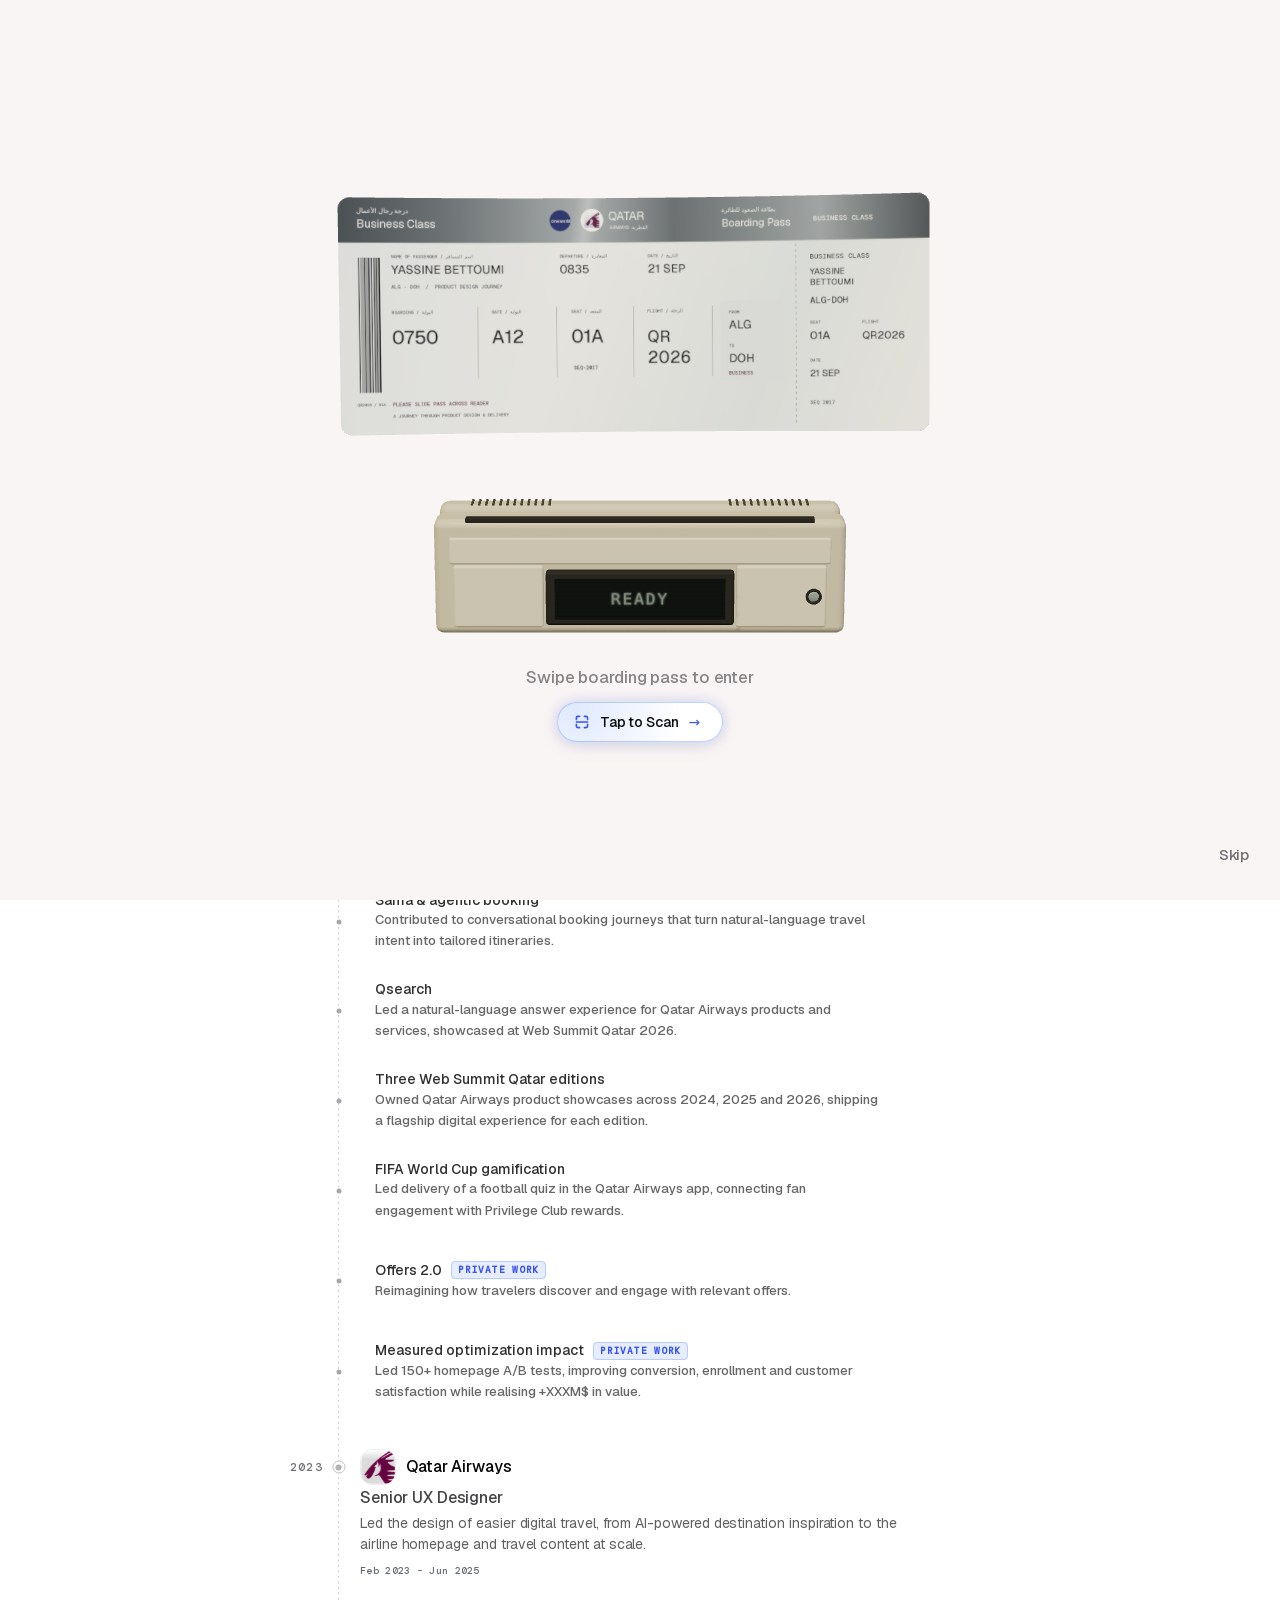
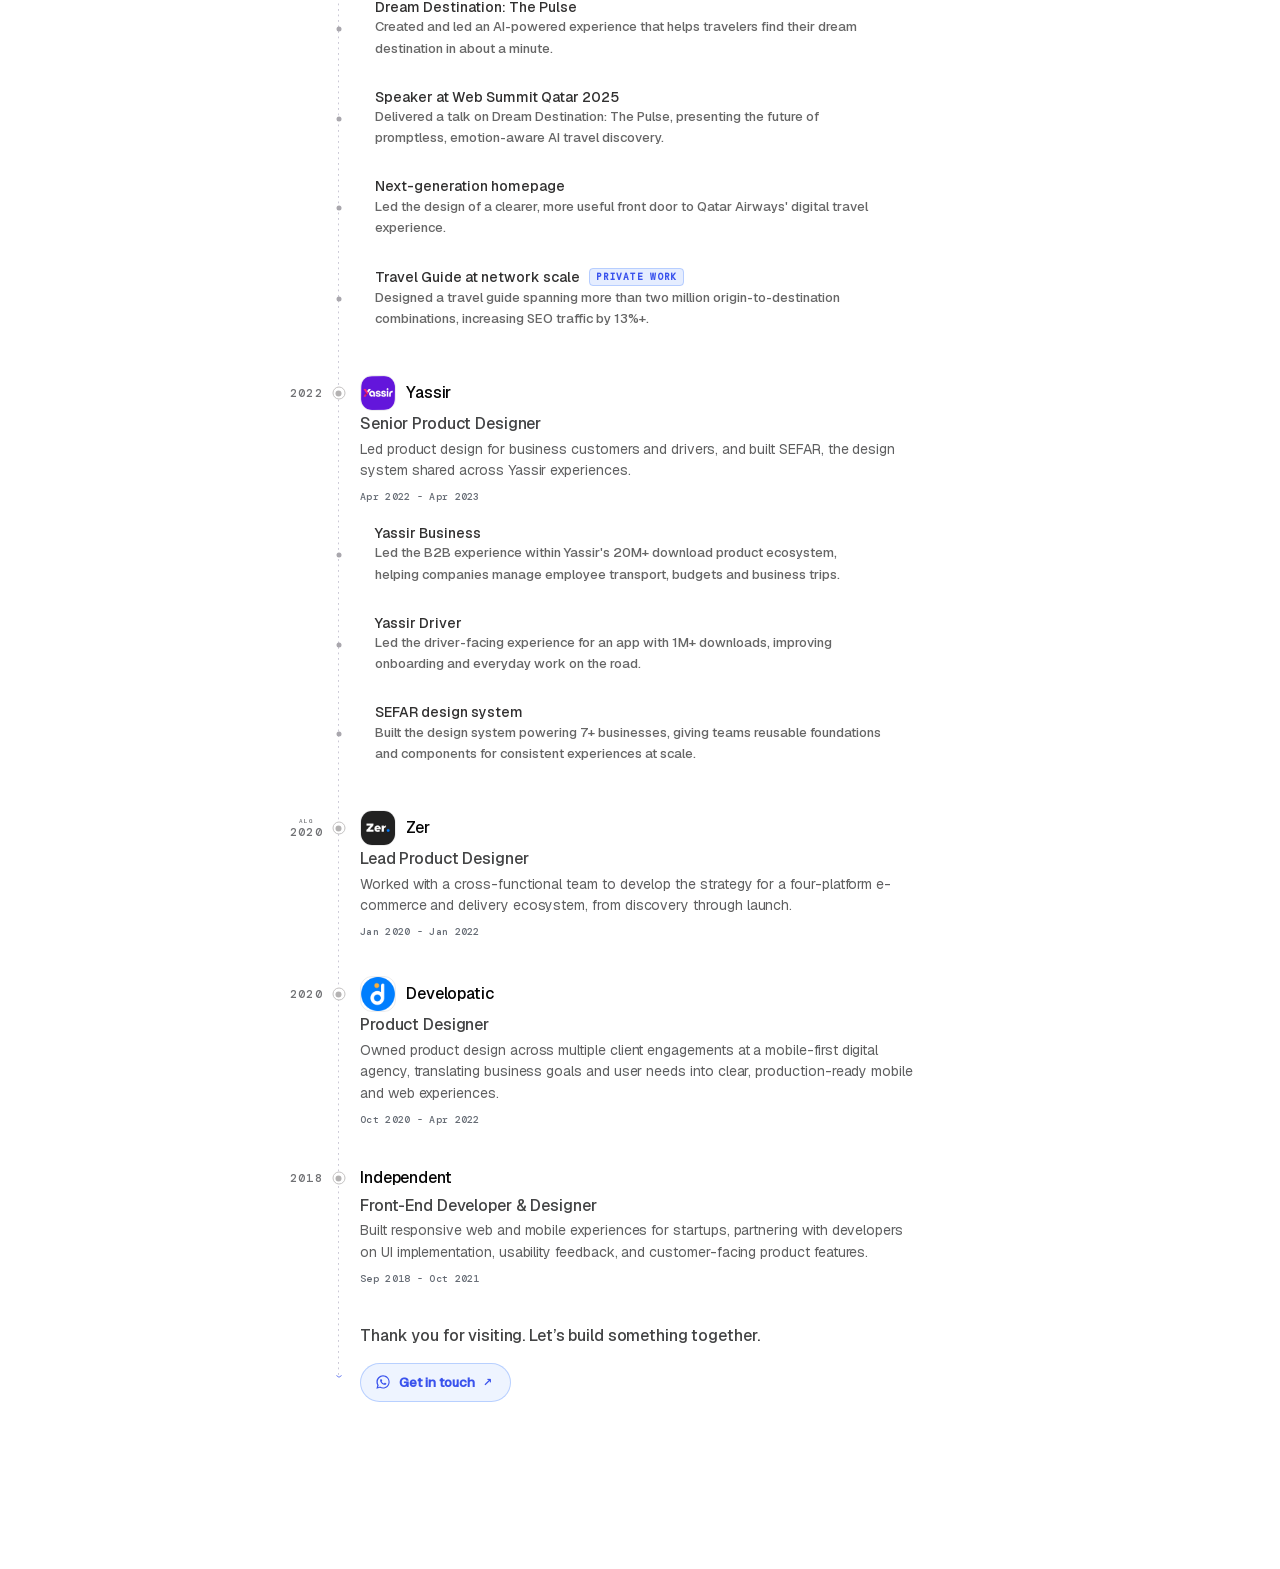
==== commit 961b2b93: "Remove AEO Killer from deployment" ====
--- a/index.html
+++ b/index.html
@@ -32,8 +32,8 @@
       type="font/woff2"
       crossorigin
     />
-    <script type="module" crossorigin src="/assets/index-B8udb88t.js"></script>
-    <link rel="stylesheet" crossorigin href="/assets/index-B2k66-RQ.css">
+    <script type="module" crossorigin src="/assets/index-DdDADVLA.js"></script>
+    <link rel="stylesheet" crossorigin href="/assets/index-Cwr-QMh6.css">
   </head>
   <body>
     <div id="app"></div>
--- a/assets/index-Cwr-QMh6.css
+++ b/assets/index-Cwr-QMh6.css
@@ -0,0 +1 @@
+@font-face{font-family:MB Sans;src:url(/assets/a-BwCKRlZ-.woff2) format("woff2");font-weight:400;font-style:normal;font-display:swap;unicode-range:U+0000-00FF,U+0131,U+0152-0153,U+02BB-02BC,U+02C6,U+02DA,U+02DC,U+0304,U+0308,U+0329,U+2000-206F,U+20AC,U+2122,U+2191,U+2193,U+2212,U+2215,U+FEFF,U+FFFD}@font-face{font-family:MB Sans;src:url(/assets/b-C3VRySno.woff2) format("woff2");font-weight:500;font-style:normal;font-display:swap;unicode-range:U+0000-00FF,U+0131,U+0152-0153,U+02BB-02BC,U+02C6,U+02DA,U+02DC,U+0304,U+0308,U+0329,U+2000-206F,U+20AC,U+2122,U+2191,U+2193,U+2212,U+2215,U+FEFF,U+FFFD}@font-face{font-family:MB Mono;src:url(/assets/c-ClSDCIEF.woff2) format("woff2");font-weight:400;font-style:normal;font-display:swap;unicode-range:U+0000-00FF,U+0131,U+0152-0153,U+02BB-02BC,U+02C6,U+02DA,U+02DC,U+0304,U+0308,U+0329,U+2000-206F,U+20AC,U+2122,U+2191,U+2193,U+2212,U+2215,U+FEFF,U+FFFD}@font-face{font-family:MB Mono;src:url(/assets/d-CQR7nPae.woff2) format("woff2");font-weight:500;font-style:normal;font-display:swap;unicode-range:U+0000-00FF,U+0131,U+0152-0153,U+02BB-02BC,U+02C6,U+02DA,U+02DC,U+0304,U+0308,U+0329,U+2000-206F,U+20AC,U+2122,U+2191,U+2193,U+2212,U+2215,U+FEFF,U+FFFD}@font-face{font-family:MB LCD;src:url(/assets/DS-Digital-dG6DdXEc.ttf) format("truetype");font-weight:400;font-style:normal;font-display:swap}:root{--bg: var(--folio-bg);--ink: #17160f;--faint: #8c8b82;--accent: #3a53ed;--measure: 40rem;--veil-light: #ffffff;--veil-dark: #191817;--folio-bg: var(--veil-light);--folio-sans: "MB Sans", system-ui, sans-serif;--folio-mono: "MB Mono", ui-monospace, monospace;--folio-blue: #3a53ed;--path-blue-rgb: 44, 111, 255;--path-blue: rgb(var(--path-blue-rgb));--folio-mute: #707174;--folio-ink: #060606;--folio-body: #434445;--folio-rule: #cbc9d6;--surface-card: #fff;--surface-sunken: #efeaea;--surface-hover: rgba(23, 22, 15, .035);--surface-chip: #f2f0f0;--cs-ink: #111;--ink-muted: rgba(17, 17, 17, .68);--ink-title: #313030;--ink-desc: #666;--ink-gutter: #6f7073;--ink-faint: #6f7073;--ink-faint-hover: #6c6c6c;--ink-hint: #757575;--ink-link-hover: #5c5b5b;--keyline: #fff;--cs-card-line: rgba(17, 17, 17, .08);--cs-screen-line: rgba(0, 0, 0, .08);--tl-dot-line: #c3c1c1;--tl-dot-fill: #b4b2b2;--tl-dot-case: #a9a7ad;--tl-route: #747579;--shadow-rgb: 0, 0, 0;--footer-tint-rgb: 255, 255, 255;--folio-col-w: 560px;--rail-x: -21.5px;--ease-out: cubic-bezier(.23, 1, .32, 1);--avatar-lift: -4px;--avatar-dur: .32s;--avatar-scale: 1.05;--avatar-falloff: .45;--avatar-ease-in: cubic-bezier(.22, 1, .36, 1);--avatar-ease-out: cubic-bezier(.34, 3.85, .64, 1);--tl-logo-size: 28px}:root[data-theme=dark]{--folio-bg: var(--veil-dark);--ink: #f2efe9;--faint: #6e6d66;--accent: #2c6fff;--folio-blue: #2c6fff;--folio-mute: #aaa9a7;--folio-ink: #f5f3f0;--folio-body: #b9b8b6;--folio-rule: #39383f;--surface-card: #242322;--surface-sunken: #211f1f;--surface-hover: rgba(255, 255, 255, .045);--surface-chip: #2b2928;--cs-ink: #f0eeeb;--ink-muted: rgba(240, 238, 235, .7);--ink-title: #e8e6e3;--ink-desc: #a3a2a0;--ink-gutter: #aaa9a7;--ink-faint: #aaa9a7;--ink-faint-hover: #9a9999;--ink-hint: #8a8989;--ink-link-hover: #d6d4d1;--keyline: rgba(255, 255, 255, .14);--cs-card-line: rgba(255, 255, 255, .1);--cs-screen-line: rgba(255, 255, 255, .08);--tl-dot-line: #4a4848;--tl-dot-fill: #565454;--tl-dot-case: #5a585e;--tl-route: #5e5c5c;--footer-tint-rgb: 25, 24, 23}*{box-sizing:border-box;margin:0;padding:0}html{-webkit-text-size-adjust:100%}body{background:var(--bg);color:var(--ink);font-family:var(--folio-sans);font-weight:400;font-size:16px;line-height:1.55;-webkit-font-smoothing:antialiased}a{color:var(--ink);text-decoration:underline;text-decoration-color:var(--faint);text-underline-offset:3px}a:hover{text-decoration-color:var(--ink)}a:focus-visible,button:focus-visible,input:focus-visible{outline:2px solid var(--accent);outline-offset:3px;border-radius:2px}::selection{background:var(--accent);color:var(--bg)}img,video,canvas{-webkit-touch-callout:none;-webkit-user-drag:none;-webkit-user-select:none;user-select:none}video::-webkit-media-controls-download-button{display:none}video::-internal-media-controls-download-button{display:none}@media(prefers-reduced-motion:reduce){*,*:before,*:after{animation:none!important;transition:none!important}}.folio{font-family:var(--folio-sans);background:var(--folio-bg);min-height:100vh;min-height:100svh;display:flex;flex-direction:column;color:var(--ink)}.interview-card{position:fixed;top:72px;right:clamp(24px,calc((100vw - var(--folio-col-w)) / 2 - 306px),72px);z-index:10;width:320px;height:162px;border:1px solid var(--folio-rule);border-radius:10px;background:var(--folio-bg);box-shadow:0 5px 20px rgba(var(--shadow-rgb),.04)}.interview-card-heading{display:flex;flex-direction:column;align-items:center;gap:3px;padding-top:13px;color:var(--folio-ink);font-family:var(--folio-mono);text-align:center;text-transform:uppercase}.interview-card-heading strong{font-size:12px;font-weight:700;letter-spacing:1.5px}.interview-card-heading span{color:var(--folio-mute);font-size:10px;font-weight:500;letter-spacing:1.2px}.interview-card elevenlabs-convai{display:block!important;position:absolute!important;inset:48px auto auto 0!important;width:100%!important;height:max(128px,calc(100dvh - 252px))!important;min-height:128px!important;overflow:visible!important;z-index:1!important}.interview-card.agent-open{z-index:1000;border-color:transparent;background:transparent;box-shadow:none}.interview-card.agent-open:before{content:"";position:fixed;inset:0;z-index:0;background:var(--folio-bg)}.interview-card.agent-open .interview-card-heading{visibility:hidden}.interview-card.agent-open elevenlabs-convai{position:fixed!important;top:8px!important;left:8px!important;width:calc(100vw - 16px)!important;height:calc(100dvh - 16px)!important}@media(max-width:1219px){.interview-card{position:relative;order:-1;top:auto;right:auto;left:auto;width:min(216px,calc(100% - 32px));height:152px;margin:16px auto 0;flex:none}.interview-card elevenlabs-convai{height:max(128px,calc(100dvh - 186px))!important}.interview-card.agent-open elevenlabs-convai{height:calc(100dvh - 16px)!important}}body:has(#gate:not([hidden])) .interview-card{display:none!important}.folio-sticky{position:fixed;top:72px;left:clamp(24px,calc((100vw - var(--folio-col-w)) / 2 - 306px),72px);z-index:3;display:flex;align-items:center;gap:22px;pointer-events:none}.fs-rail{align-self:stretch;width:8px;flex-shrink:0;background-image:radial-gradient(circle at .8px .8px,var(--folio-rule) .8px,transparent .9px);background-size:3.2px 3.6px}.fs-lines{padding:12px 0;font-family:var(--folio-mono);font-weight:500;font-size:12px;line-height:1.8;letter-spacing:1.84px;text-transform:uppercase;color:var(--folio-mute);white-space:nowrap}.fs-name{color:var(--folio-ink);font-size:16px}.fs-phone{color:inherit;text-decoration:none;pointer-events:auto;font-variant-numeric:tabular-nums;transition:color .2s ease,opacity .2s ease}.fs-phone:hover,.fs-phone:focus-visible{color:var(--folio-ink);opacity:1}.folio-col{width:min(100% - 3rem,var(--folio-col-w));margin:0 auto;padding:80px 0 168px;flex:1 0 auto;display:flex;flex-direction:column;align-items:center;gap:48px}.folio-intro{width:100%;max-width:460px;margin-top:-28px;text-align:center}.folio-tagline{font-weight:500;font-size:16px;line-height:1.8;letter-spacing:-.12px;color:var(--folio-ink)}.folio-sub{font-weight:400;font-size:16px;line-height:1.6;letter-spacing:-.12px;color:var(--folio-body);opacity:.8}.folio-track{position:relative;width:100%;display:flex;flex-direction:column;gap:36px;--entry-indent: 0px}.plan-head{position:absolute;left:-3px;top:-106px;width:48px;text-align:center;color:var(--folio-blue)}.plan-label{display:block;font-family:var(--folio-mono);font-weight:500;font-size:6px;line-height:6px;letter-spacing:.76px;text-transform:uppercase}.plan-plane{display:block;width:16px;height:15px;margin:10px auto 0}.folio-path{position:absolute;left:calc(var(--rail-x) - .5px);top:-65px;bottom:var(--rail-tail, 24px);width:1px}.path-curve{position:absolute;left:0;top:0;width:44px;height:110px;overflow:visible}.pc-dots{stroke:var(--folio-rule);stroke-width:1;stroke-dasharray:2 3.5;stroke-linecap:round}.pc-lit{stroke:var(--path-blue);stroke-width:1.25;stroke-linecap:round;filter:drop-shadow(0 0 3px rgba(var(--path-blue-rgb),.2))}.path-rail{position:absolute;left:0;top:110px;bottom:0;width:1px;background-image:linear-gradient(to bottom,var(--folio-rule) 0 2px,transparent 2px 5.5px);background-size:1px 5.5px}.path-lit{position:absolute;left:0;top:0;width:100%;height:100%;background:var(--path-blue);box-shadow:0 0 4px rgba(var(--path-blue-rgb),.2),0 0 10px rgba(var(--path-blue-rgb),.2),0 0 20px rgba(var(--path-blue-rgb),.14);opacity:min(1,calc(var(--rail-p, 0) * 60));transform:scaleY(var(--rail-p, 0));transform-origin:center top;will-change:transform}.path-glow{position:absolute;left:50%;top:0;width:5px;height:5px;border-radius:50%;background:var(--path-blue);box-shadow:0 0 5px 1px rgba(var(--path-blue-rgb),.2),0 0 12px 3px rgba(var(--path-blue-rgb),.2);opacity:min(1,calc((1 - var(--rail-p, 0)) * 25));transform:translate(-50%,calc(var(--rail-y, 0) * 1px - 50%));will-change:transform}.path-tip{position:absolute;left:50%;bottom:-1px;width:7px;height:3px;transform:translate(-50%);overflow:visible}.path-tip path{stroke:var(--folio-blue);stroke-width:1;stroke-linecap:round;stroke-linejoin:round;fill:none}.tl-dot{position:absolute;left:calc(var(--rail-x) - var(--entry-indent));top:50%;transform:translate(-50%,-50%);border-radius:50%;z-index:1}.tl-dot-now,.tl-dot-past{width:13px;height:13px;background:var(--folio-bg);border:1px solid var(--tl-dot-line);transition:border-color .3s var(--ease-out)}.tl-dot-now:after,.tl-dot-past:after{content:"";position:absolute;left:50%;top:50%;width:6px;height:6px;transform:translate(-50%,-50%);border-radius:50%;background:var(--tl-dot-fill);transition:background-color .3s var(--ease-out)}.tl-dot-case{width:5px;height:5px;background:var(--tl-dot-case);--pulse-to: 3.6;transition:background-color .3s var(--ease-out)}.tl-dot.is-lit{border-color:var(--folio-blue)}.tl-dot.is-lit:after{background:var(--folio-blue)}.tl-dot-case.is-lit{background:var(--folio-blue)}.tl-dot:before{content:"";position:absolute;left:50%;top:50%;width:100%;height:100%;border-radius:50%;border:1px solid var(--folio-blue);transform:translate(-50%,-50%);opacity:0;pointer-events:none}.tl-dot.is-lit:before{animation:dotPulse .72s var(--ease-out)}@keyframes dotPulse{0%{opacity:.45;transform:translate(-50%,-50%) scale(1)}to{opacity:0;transform:translate(-50%,-50%) scale(var(--pulse-to, 2.4))}}@media(prefers-reduced-motion:reduce){.tl-dot.is-lit:before{animation:none}}.folio-timeline{list-style:none;width:100%;display:flex;flex-direction:column;gap:36px}.tl-entry{position:relative;display:flex;flex-direction:column}.tl-year{position:absolute;left:-70px;top:50%;transform:translateY(-50%);width:33px;text-align:center;font-family:var(--folio-mono);font-weight:500;text-transform:uppercase}.tl-route{display:block;font-size:6px;line-height:7px;letter-spacing:.9px;color:var(--tl-route)}.tl-yearnum{display:block;font-size:12px;line-height:14px;letter-spacing:1.05px;color:var(--folio-mute)}.tl-logos{display:flex;align-items:center;margin-bottom:6px}.tl-avatar{position:relative;display:block;flex-shrink:0}.tl-avatar+.tl-avatar{margin-left:-6px}.tl-logo{width:38px;height:38px;box-sizing:border-box;border:.75px solid rgba(255,255,255,.82);border-radius:11px;overflow:hidden;display:flex;align-items:center;justify-content:center;flex-shrink:0;isolation:isolate;background:radial-gradient(circle at 24% 16%,rgba(255,255,255,.98),transparent 38%),linear-gradient(145deg,#ffffffc2,#e8edff57);-webkit-backdrop-filter:blur(14px) saturate(150%);backdrop-filter:blur(14px) saturate(150%);box-shadow:inset 0 1px #fffffff2,inset 0 -1px #5267be1a,0 2px 5px #272e4d1a,0 9px 20px #37437424}.tl-logo:after{content:"";position:absolute;inset:1px;z-index:2;border-radius:9px;pointer-events:none;background:linear-gradient(125deg,#ffffff9e,#fff0 38%,#6f89ff1a 72%,#ffffff4d)}.tl-logo img{width:27px;height:27px;object-fit:cover;border-radius:7px;display:block;transform:none;box-shadow:0 2px 6px #14192c29}.tl-logo img[src$="/qatar.jpg"]{object-fit:cover;mix-blend-mode:multiply;box-shadow:none}.t-avatar{transform-origin:center;transform:translateY(var(--shift, 0px)) scale(var(--scale-active, 1));transition:transform var(--avatar-dur) var(--avatar-ease-in);will-change:transform}@media(prefers-reduced-motion:reduce){.t-avatar{transition:none!important;transform:none!important}}.tl-head{position:relative;display:flex;align-items:center;gap:10px}.tl-company{font-weight:500;font-size:16px;line-height:1.8;letter-spacing:-.12px;color:var(--folio-ink);text-decoration:none}.tl-company:hover{text-decoration:underline;text-underline-offset:3px}.tl-badge{font-family:var(--folio-mono);font-weight:500;font-size:12px;line-height:.99;letter-spacing:.96px;text-transform:uppercase;color:var(--folio-blue);padding-top:3px}.tl-body{padding-left:0}.tl-role{font-weight:500;font-size:16px;line-height:1.6;letter-spacing:-.12px;color:var(--folio-body);margin-bottom:2px}.tl-desc{font-weight:400;font-size:14px;line-height:1.55;letter-spacing:-.06px;color:var(--folio-body);opacity:.85;max-width:none}.tl-cases{list-style:none;margin-top:10px;display:flex;flex-direction:column;gap:10px}.case{position:relative;display:flex;align-items:center;gap:7px;padding:2px 15px;border-radius:16px;text-decoration:none;background:transparent;transition:background-color .26s var(--ease-out)}.case.is-static{cursor:default}.case:not(.is-static):hover{background:var(--surface-hover)}.case-shots{position:relative;width:66px;height:63px;flex-shrink:0}.case-icon{position:relative;width:36px;height:36px;margin:4px 6px;flex-shrink:0;display:grid;place-items:center;border-radius:10px;isolation:isolate;overflow:hidden;box-sizing:border-box;background:radial-gradient(circle at 18% 14%,rgba(255,255,255,.96) 0%,transparent 42%),radial-gradient(circle at 82% 86%,rgba(var(--app-tint-rgb, 58, 83, 237),.16) 0%,transparent 56%),linear-gradient(145deg,#ffffffe0,#f4f6fca6);-webkit-backdrop-filter:blur(16px) saturate(180%);backdrop-filter:blur(16px) saturate(180%);border:.75px solid rgba(255,255,255,.9);box-shadow:inset 0 1px 1.2px #fffffffa,inset 0 -1px 1px rgba(var(--app-tint-rgb, 58, 83, 237),.08),0 1.5px 4px #14192d0a,0 6px 18px rgba(var(--app-tint-rgb, 58, 83, 237),.09);transition:transform .38s var(--avatar-ease-in),box-shadow .38s var(--avatar-ease-in),border-color .3s ease}.case-icon:after{content:"";position:absolute;inset:1px;border-radius:9px;pointer-events:none;z-index:2;background:linear-gradient(135deg,#ffffffb8,#fff0 42%,rgba(var(--app-tint-rgb, 58, 83, 237),.06) 75%,#fff6);opacity:.85;transition:opacity .35s ease}.case-icon svg{position:relative;z-index:1;width:17px;height:17px;overflow:visible;fill:none;stroke:currentColor;stroke-width:1.8;stroke-linecap:round;stroke-linejoin:round;color:var(--app-accent, var(--folio-blue));filter:drop-shadow(0 1px 2px rgba(var(--app-tint-rgb, 58, 83, 237),.22));transition:transform .38s var(--avatar-ease-in),filter .38s ease}.case:not(.is-static):hover .case-icon,.case:not(.is-static):focus-visible .case-icon{transform:translateY(-2.5px) scale(1.04);box-shadow:inset 0 1px 1.5px #fff,inset 0 -1px 1.5px rgba(var(--app-tint-rgb, 58, 83, 237),.14),0 4px 10px rgba(var(--app-tint-rgb, 58, 83, 237),.18),0 14px 28px rgba(var(--app-tint-rgb, 58, 83, 237),.16);border-color:#fff}.case:not(.is-static):hover .case-icon:after,.case:not(.is-static):focus-visible .case-icon:after{opacity:1}.case:not(.is-static):hover .case-icon svg,.case:not(.is-static):focus-visible .case-icon svg{transform:scale(1.08);filter:drop-shadow(0 2px 5px rgba(var(--app-tint-rgb, 58, 83, 237),.38))}.case-icon-app{background:transparent!important;border:none!important;box-shadow:none!important;backdrop-filter:none!important;-webkit-backdrop-filter:none!important;overflow:visible!important;filter:none!important}.case-icon-app:after,.case-icon-app:before{display:none!important}.case-badge-img{width:36px;height:36px;border-radius:9px;object-fit:contain;display:block;box-shadow:0 1px 3px #00000014,0 3px 8px #0000000a;border:none;transition:transform .38s var(--avatar-ease-in),box-shadow .38s var(--avatar-ease-in),filter .38s ease}.case:hover .case-badge-img,.case:focus-visible .case-badge-img{transform:translateY(-1.5px) scale(1.05);box-shadow:0 3px 10px #0000001f,0 8px 18px #00000014;filter:brightness(1.03)}:root[data-theme=dark] .case-icon-app{background:transparent!important;border:none!important;box-shadow:none!important}:root[data-theme=dark] .case-badge-img{border:none;box-shadow:0 2px 8px #00000059,0 6px 16px #00000040}:root[data-theme=dark] .case:hover .case-badge-img,:root[data-theme=dark] .case:focus-visible .case-badge-img{box-shadow:0 4px 14px #00000073,0 10px 24px #00000059}:root[data-theme=dark] .case-icon{background:radial-gradient(circle at 18% 14%,rgba(255,255,255,.18) 0%,transparent 40%),radial-gradient(circle at 82% 86%,rgba(var(--app-tint-rgb, 77, 124, 254),.22) 0%,transparent 60%),linear-gradient(145deg,#ffffff1a,#ffffff05);border-color:#ffffff29;box-shadow:inset 0 1px 1px #ffffff47,inset 0 -1px 1px #00000073,0 2px 6px #00000059,0 8px 24px rgba(var(--app-tint-rgb, 77, 124, 254),.18)}:root[data-theme=dark] .case-icon:after{background:linear-gradient(135deg,#ffffff38,#fff0 42%,rgba(var(--app-tint-rgb, 77, 124, 254),.12) 75%,#ffffff1a)}:root[data-theme=dark] .case:not(.is-static):hover .case-icon,:root[data-theme=dark] .case:not(.is-static):focus-visible .case-icon{border-color:#ffffff52;box-shadow:inset 0 1px 1.5px #ffffff6b,inset 0 -1px 1.5px #0009,0 4px 12px #00000080,0 16px 36px rgba(var(--app-tint-rgb, 77, 124, 254),.3)}.case-icon-accountmgmt{--app-accent: #0284c7;--app-tint-rgb: 2, 132, 199}.case-icon-accountstrategy,.case-icon-seo{--app-accent: #2563eb;--app-tint-rgb: 37, 99, 235}.case-icon-paidmedia{--app-accent: #ea580c;--app-tint-rgb: 234, 88, 12}.case-icon-shopify{--app-accent: #059669;--app-tint-rgb: 5, 150, 105}.case-icon-email{--app-accent: #0284c7;--app-tint-rgb: 2, 132, 199}.case-icon-analytics{--app-accent: #7c3aed;--app-tint-rgb: 124, 58, 237}.case-icon-nexus{--app-accent: #8b5cf6;--app-tint-rgb: 139, 92, 246}.case-icon-prepflow{--app-accent: #65a30d;--app-tint-rgb: 101, 163, 13}.case-icon-promptilo{--app-accent: #4f46e5;--app-tint-rgb: 79, 70, 229}.case-icon-skinny{--app-accent: #c48b9f;--app-tint-rgb: 196, 139, 159}.case-icon-timer-gym,.case-icon-timergym{--app-accent: #a3e635;--app-tint-rgb: 163, 230, 53}.case-icon-voicy{--app-accent: #8a70ff;--app-tint-rgb: 138, 112, 255}.case-icon-knowledge{--app-accent: #475569;--app-tint-rgb: 71, 85, 105}.case-icon-discount{--app-accent: #d97706;--app-tint-rgb: 217, 119, 6}.case-icon-aeo{--app-accent: #3a53ed;--app-tint-rgb: 58, 83, 237}:root[data-theme=dark] .case-icon-accountmgmt{--app-accent: #38bdf8;--app-tint-rgb: 56, 189, 248}:root[data-theme=dark] .case-icon-accountstrategy{--app-accent: #60a5fa;--app-tint-rgb: 96, 165, 250}:root[data-theme=dark] .case-icon-seo{--app-accent: #60a5fa;--app-tint-rgb: 96, 165, 250}:root[data-theme=dark] .case-icon-paidmedia{--app-accent: #fb923c;--app-tint-rgb: 251, 146, 60}:root[data-theme=dark] .case-icon-shopify{--app-accent: #34d399;--app-tint-rgb: 52, 211, 153}:root[data-theme=dark] .case-icon-email{--app-accent: #38bdf8;--app-tint-rgb: 56, 189, 248}:root[data-theme=dark] .case-icon-analytics{--app-accent: #a78bfa;--app-tint-rgb: 167, 139, 250}:root[data-theme=dark] .case-icon-nexus{--app-accent: #c084fc;--app-tint-rgb: 192, 132, 252}:root[data-theme=dark] .case-icon-prepflow{--app-accent: #a3e635;--app-tint-rgb: 163, 230, 53}:root[data-theme=dark] .case-icon-promptilo{--app-accent: #818cf8;--app-tint-rgb: 129, 140, 248}:root[data-theme=dark] .case-icon-skinny{--app-accent: #e2aab9;--app-tint-rgb: 226, 170, 185}:root[data-theme=dark] .case-icon-timer-gym,:root[data-theme=dark] .case-icon-timergym{--app-accent: #bef264;--app-tint-rgb: 190, 242, 100}:root[data-theme=dark] .case-icon-voicy{--app-accent: #a78bfa;--app-tint-rgb: 167, 139, 250}:root[data-theme=dark] .case-icon-knowledge{--app-accent: #94a3b8;--app-tint-rgb: 148, 163, 184}:root[data-theme=dark] .case-icon-discount{--app-accent: #fbbf24;--app-tint-rgb: 251, 191, 36}:root[data-theme=dark] .case-icon-aeo{--app-accent: #2c6fff;--app-tint-rgb: 44, 111, 255}.cs-shot{position:absolute;left:50%;top:50%;border:1.5px solid var(--keyline);border-radius:2.5px;overflow:hidden;box-shadow:0 .85px 5px rgba(var(--shadow-rgb),.1),0 .43px 1.3px rgba(var(--shadow-rgb),.06);transform:translate(-50%,-50%) translate(var(--x),var(--y)) rotate(var(--r)) scale(var(--s, 1));transition:transform .38s var(--avatar-ease-in)}.cs-shot img{display:block;width:100%;height:100%;object-fit:cover}.cs-shot:nth-child(1){width:25.7px;height:34.1px;z-index:1;--x: -13.7px;--y: -.8px;--r: -9.94deg}.cs-shot:nth-child(2){width:35px;height:46.3px;z-index:3;--x: -1.6px;--y: -.7px;--r: 0deg}.cs-shot:nth-child(3){width:30px;height:39.7px;z-index:2;--x: 11.3px;--y: .5px;--r: 7.21deg}.case:not(.is-static):hover .cs-shot:nth-child(1){--x: -18px;--y: -3px;--r: -15deg}.case:not(.is-static):hover .cs-shot:nth-child(2){--y: -3px;--s: 1.03}.case:not(.is-static):hover .cs-shot:nth-child(3){--x: 15.5px;--y: -2px;--r: 12deg}.case-text{display:flex;flex-direction:column;justify-content:center;flex:1 0 0;min-width:0}.case-title{font-weight:500;font-size:14px;line-height:17.5px;color:var(--ink-title)}.case-desc{font-weight:500;font-size:13px;line-height:21.13px;color:var(--ink-desc)}.folio-outro{position:relative;display:flex;flex-wrap:wrap;align-items:center;gap:24px}.outro-text{flex:1 1 260px;min-width:min(100%,260px)}.outro-title{font-weight:500;font-size:16px;line-height:1.6;letter-spacing:-.12px;color:var(--folio-body)}.outro-whatsapp-cta{display:inline-flex;align-items:center;gap:8px;margin-top:14px;padding:8px 18px 8px 14px;border-radius:999px;font-family:inherit;font-size:13.5px;font-weight:600;text-decoration:none;background:rgba(var(--path-blue-rgb),.08);color:var(--folio-blue);border:1px solid rgba(var(--path-blue-rgb),.28);transition:all .22s var(--ease-out)}.outro-whatsapp-cta:hover{background:var(--folio-blue);color:#fff;border-color:var(--folio-blue);transform:translateY(-1px);box-shadow:0 4px 16px rgba(var(--path-blue-rgb),.3)}.outro-whatsapp-cta svg{flex-shrink:0}.memories{position:relative;width:161px;height:62px;flex-shrink:0;margin-right:29px;--mem-w: 42.4px;--mem-h: 56.5px;--mem-b: 1.234px}.mem-card{position:absolute;left:50%;top:50%;width:var(--mem-w);height:var(--mem-h);border:var(--mem-b) solid var(--keyline);border-radius:5.65px;overflow:visible;transform:translate(-50%,-50%) translate(var(--x),var(--y)) rotate(var(--r)) scale(var(--s, 1));box-shadow:0 .6px 3.6px rgba(var(--shadow-rgb),.1),0 .3px .9px rgba(var(--shadow-rgb),.06);transition:transform .42s var(--avatar-ease-in),box-shadow .42s var(--avatar-ease-in)}.mem-card img{display:block;width:100%;height:100%;object-fit:cover;border-radius:4.4px}.mem-card img.is-turned{position:absolute;left:50%;top:50%;width:calc(var(--mem-h) - var(--mem-b) * 2);height:calc(var(--mem-w) - var(--mem-b) * 2);transform:translate(-50%,-50%) rotate(-90deg)}.mem-card.is-active{box-shadow:0 6px 18px rgba(var(--shadow-rgb),.16),0 1px 3px rgba(var(--shadow-rgb),.08)}.mem-tip{position:absolute;left:50%;bottom:calc(100% + 9px);transform:translate(-50%) rotate(calc(var(--r) * -1));padding:3px 8px;border-radius:6px;background:#141313eb;color:#fff;font-family:var(--folio-mono);font-weight:500;font-size:9px;line-height:1.5;letter-spacing:.6px;text-transform:uppercase;white-space:nowrap;pointer-events:none;animation:memTipIn .18s var(--ease-out) both}@keyframes memTipIn{0%{opacity:0;transform:translate(-50%) rotate(calc(var(--r) * -1)) translateY(4px)}to{opacity:1;transform:translate(-50%) rotate(calc(var(--r) * -1)) translateY(0)}}@media(prefers-reduced-motion:reduce){.cs-shot,.mem-card{transition:none!important}.mem-tip{animation:none}}.folio-footer,.folio-footer-fx{position:fixed;left:0;right:0;bottom:0}.folio-footer-fx{height:160px;z-index:4;pointer-events:none}.folio-footer-fx .pb{position:absolute;inset:0}.pb1{backdrop-filter:blur(.6px);-webkit-backdrop-filter:blur(.6px);-webkit-mask-image:linear-gradient(to top,#000 0%,#000 92%,transparent 100%);mask-image:linear-gradient(to top,#000 0%,#000 92%,transparent 100%)}.pb2{backdrop-filter:blur(1.5px);-webkit-backdrop-filter:blur(1.5px);-webkit-mask-image:linear-gradient(to top,#000 0%,#000 55%,transparent 80%);mask-image:linear-gradient(to top,#000 0%,#000 55%,transparent 80%)}.pb3{backdrop-filter:blur(3px);-webkit-backdrop-filter:blur(3px);-webkit-mask-image:linear-gradient(to top,#000 0%,#000 35%,transparent 60%);mask-image:linear-gradient(to top,#000 0%,#000 35%,transparent 60%)}.pb4{backdrop-filter:blur(6px);-webkit-backdrop-filter:blur(6px);-webkit-mask-image:linear-gradient(to top,#000 0%,#000 20%,transparent 42%);mask-image:linear-gradient(to top,#000 0%,#000 20%,transparent 42%)}.pb5{backdrop-filter:blur(12px);-webkit-backdrop-filter:blur(12px);-webkit-mask-image:linear-gradient(to top,#000 0%,#000 8%,transparent 25%);mask-image:linear-gradient(to top,#000 0%,#000 8%,transparent 25%)}.folio-footer-tint{position:absolute;inset:0;background:linear-gradient(to top,rgba(var(--footer-tint-rgb),.9),rgba(var(--footer-tint-rgb),.55) 45%,rgba(var(--footer-tint-rgb),0))}.folio-footer{z-index:5;padding:44px 0 32px}.folio-footer-inner{width:min(100% - 3rem,560px);margin:0 auto;display:flex;justify-content:center}.ff-links{display:flex;align-items:center;justify-content:center;flex-wrap:wrap;gap:17px}.ff-link{display:inline-flex;align-items:center;background:none;border:none;padding:2px 10px;border-radius:999px;cursor:pointer;font-family:var(--folio-mono);font-weight:500;font-size:12px;line-height:1.8;letter-spacing:2.16px;text-transform:uppercase;color:var(--folio-mute);text-decoration:none;transition:color .16s var(--ease-out),background-color .16s var(--ease-out)}.ff-link:hover{color:var(--ink-link-hover);background:var(--surface-chip)}.ff-link-label{display:inline-block;transition:transform .16s var(--ease-out)}.ff-link:hover .ff-link-label{transform:scale(1.05)}.gate{position:fixed;inset:0;display:grid;place-items:center;background:var(--bg);z-index:10}.gate.light{background:var(--folio-bg);color:var(--ink)}.pass-stage{position:fixed;inset:0;z-index:10}.pass-canvas{position:absolute;inset:0}.pass-canvas canvas{touch-action:none}.pass-hint{position:absolute;left:50%;transform:translate(-50%);top:calc(var(--reader-bottom-px, 50%) + 40px);color:var(--ink-hint);font-size:1.05rem;pointer-events:auto;cursor:pointer;font-family:var(--folio-sans);font-weight:500;letter-spacing:-.006em;text-align:center;white-space:nowrap;opacity:.88;transition:opacity .2s ease,transform .2s ease;-webkit-user-select:none;user-select:none}.pass-hint:hover{opacity:1;transform:translate(-50%) scale(1.03)}.pass-hint.shimmer{color:transparent;background-image:linear-gradient(90deg,var(--ink-hint) 0%,var(--ink-hint) 42%,var(--folio-ink) 50%,var(--ink-hint) 58%,var(--ink-hint) 100%);background-size:250% 100%;-webkit-background-clip:text;background-clip:text;animation:hint-shimmer 2.2s linear infinite}@keyframes hint-shimmer{0%{background-position:100% 0}to{background-position:0% 0}}.pass-fade{position:absolute;inset:0;background:var(--folio-bg);opacity:0;pointer-events:none;transition:opacity .7s ease}.pass-fade.on{opacity:1}.skip-link{position:absolute;right:40px;bottom:40px;color:var(--ink-faint);font-size:.95rem;background:none;border:none;cursor:pointer;font-family:var(--folio-sans);font-weight:500;letter-spacing:-.015em;text-decoration:none;white-space:nowrap;padding:0}.skip-link:hover{color:var(--ink-faint-hover)}@media(max-width:768px){.pass-hint{font-size:.95rem}.skip-link{font-size:.85rem}}@media(max-width:480px){.pass-hint{font-size:.85rem}.skip-link{font-size:.8rem}}@media(max-height:500px){.pass-hint{top:calc(var(--reader-bottom-px, 50%) + 14px);font-size:.85rem}}@keyframes itemReveal{0%{opacity:0;filter:blur(8px);transform:translateY(-12px) scale(.985)}to{opacity:var(--reveal-opacity, 1);filter:blur(0);transform:translateY(0) scale(1)}}.reveal,.tl-entry{animation:itemReveal .4s var(--ease-out) both;animation-delay:var(--reveal-delay, 0ms)}.folio.booting .reveal,.folio.booting .tl-entry{animation-play-state:paused}.folio-window{--reveal-delay: 0ms}.folio-intro{--reveal-delay: 60ms;--reveal-opacity: .8}.tl-entry:nth-child(1){--reveal-delay: .12s}.tl-entry:nth-child(2){--reveal-delay: .18s}.tl-entry:nth-child(3){--reveal-delay: .24s}.tl-entry:nth-child(4){--reveal-delay: .3s}.tl-entry:nth-child(5){--reveal-delay: .36s}.tl-entry:nth-child(6){--reveal-delay: .42s}.tl-entry:nth-child(7){--reveal-delay: .48s}.tl-entry:nth-child(8){--reveal-delay: .54s}.tl-entry:nth-child(n+9){--reveal-delay: .6s}.is-recolouring body,.is-recolouring .folio,.is-recolouring .folio *,.is-recolouring .folio *:before,.is-recolouring .folio *:after{transition-property:color,fill,stroke;transition-duration:.52s;transition-timing-function:var(--ease-out);transition-delay:0ms}.is-recolouring .folio-window,.is-recolouring .folio-window *{transition:none}.folio-window{position:relative;z-index:6;display:flex;flex-direction:column;align-items:center;gap:12px}@keyframes itemRevealReduced{0%{opacity:0}to{opacity:var(--reveal-opacity, 1)}}@media(prefers-reduced-motion:reduce){.reveal,.tl-entry{animation:itemRevealReduced .2s var(--ease-out) both;animation-delay:0ms}.is-recolouring body,.is-recolouring .folio,.is-recolouring .folio *,.is-recolouring .folio *:before,.is-recolouring .folio *:after{transition-duration:.2s}}.splash{position:fixed;inset:0;z-index:100;display:grid;place-items:center;padding:0 6vw;background:var(--folio-bg);transition:opacity .28s ease,filter .28s ease}.splash.is-leaving{opacity:0;filter:blur(6px);pointer-events:none}.splash-monogram svg{display:block;width:60px;height:60px}.splash-monogram-mark{transform-origin:50px 50px;animation:splashMarkIn .62s var(--ease-out) both}@keyframes splashMarkIn{0%{transform:scale(.72);opacity:0}to{transform:scale(1);opacity:1}}@media(prefers-reduced-motion:reduce){.splash-monogram-mark{animation:splashMarkIn .2s ease both}.splash-monogram animate{display:none}}html.is-covered,html.is-covered body{overflow:hidden}.sr-only{position:absolute;width:1px;height:1px;padding:0;margin:-1px;overflow:hidden;clip:rect(0,0,0,0);white-space:nowrap;border:0}@media(max-width:1219px){.folio-sticky{position:static;align-self:center;padding:36px 16px 0;gap:0;pointer-events:auto}.fs-rail{display:none}.fs-lines{padding:0;text-align:center}.folio-top-actions{position:static;top:auto;right:auto;margin:14px auto 0;display:flex;justify-content:center;z-index:1}.folio-col{padding-top:24px}.folio-intro{margin-top:-34px}}@media(max-width:760px){.folio-track{--rail-x: 3.5px;--entry-indent: 32px;--plan-centre: 1;gap:44px;margin-top:97px}.folio-timeline{gap:48px}.plan-head{left:calc(50% - 24px);top:-115px}.folio-path{top:-74px}.path-rail{top:75px}.tl-entry,.folio-outro{padding-left:var(--entry-indent)}.tl-year{display:none}.memories{margin-right:0}}@media(max-width:620px){.folio-sticky{padding:28px 16px 0}.folio-top-actions{position:static;top:auto;right:auto;margin:12px auto 0;display:flex;justify-content:center}.top-cv-btn{padding:6px 14px 6px 11px;font-size:12px;gap:6px;min-height:38px}.top-cv-badge{font-size:9px;padding:2px 6px}.folio-col{padding-top:2.5vh;gap:40px}.wide-only{display:none}.case{padding-left:8px;padding-right:8px}.ff-links{gap:4px}.ff-link{font-size:10px;letter-spacing:1.1px;padding:2px 6px}}[hidden]{display:none!important}h1,h2,h3{font-size:inherit;font-weight:inherit}.fs-name{font-family:inherit;font-weight:inherit;line-height:inherit}.tl-company a{color:inherit;text-decoration:none}.tl-company a:hover{text-decoration:underline}.tl-dates{font:10px/1.6 var(--folio-mono);letter-spacing:.3px;color:#656b74;font-weight:500;margin-top:7px}.tl-logo{text-decoration:none}.logo-initial{font:12px/28px var(--folio-mono);width:100%;text-align:center;color:var(--folio-blue)}.t-avatar:hover{transform:translateY(-4px) scale(1.05)}.case-arrow{opacity:0;color:var(--folio-mute);font-size:14px;transition:opacity .2s,transform .2s}.case:not(.is-static):hover .case-arrow,.case:not(.is-static):focus-visible .case-arrow{opacity:1;transform:translate(2px,-2px)}.folio-sub{max-width:460px}.plane-window{position:relative;width:200px;height:300px;margin:auto;isolation:isolate;-webkit-user-select:none;user-select:none;--shade: 0}.window-layer,.window-shade{position:absolute;inset:0;width:100%;height:100%;object-fit:cover;pointer-events:none;transition:filter .52s}.window-layer.back{filter:brightness(calc(1 - var(--shade) * .86))}.window-layer.front{filter:brightness(calc(1 - var(--shade) * .8))}.sky{position:absolute;inset:0;clip-path:inset(19.67% 19.5% 27.2% 19.33% round 51px);background:linear-gradient(#5cadf4,#94ccfb 33%,#c8e6fb 45%,#fff 60%);overflow:hidden}.cloud{position:absolute;width:150%;max-width:none;pointer-events:none}.cloud-one{left:-36%;top:37%;animation:cloudDrift 27s ease-in-out infinite alternate}.cloud-two{left:0;top:47%;opacity:.65;animation:cloudDrift 36s ease-in-out infinite alternate-reverse}.sky-glow{position:absolute;inset:66% 0 0;background:linear-gradient(transparent,#fff 70%)}.shade-clip{position:absolute;inset:0;clip-path:inset(14% 12.33% 19.77% 12.17% round 59px);pointer-events:none}.window-shade{transform:translateY(calc(-57% + var(--shade) * 57%));filter:brightness(calc(1 - var(--shade) * .82));transition:transform .55s cubic-bezier(.22,1,.36,1),filter .52s}.dragging .window-shade{transition:none}.shade-control{position:absolute;inset:0;border:0;background:none;cursor:grab;touch-action:none;clip-path:inset(14.67% 13.33% 20.44% 13.17% round 56.67px)}.shade-control:active{cursor:grabbing}.shade-control:focus-visible{outline:none;background:#3a53ed0b;box-shadow:inset 0 0 0 2px var(--folio-blue)}.plane-window:has(:focus-visible){outline:2px solid var(--folio-blue);outline-offset:4px;border-radius:75px}.window-hint{position:static;order:-1;z-index:8;margin:0;color:var(--folio-body);font:600 8px/1.2 var(--folio-mono);letter-spacing:.1em;text-align:center;text-transform:uppercase;white-space:nowrap;text-shadow:0 1px 2px var(--folio-bg)}.plan-plane svg{display:block;width:16px;height:16px}.folio{transition:background-color .52s,color .52s}.folio-sticky{transition:color .52s}.mem-card{padding:0;cursor:zoom-in;background:var(--surface-card)}.mem-card:hover,.mem-card:focus-visible{--s: 1.12;transform:translate(-50%,-50%) translate(var(--x),calc(var(--y) - 11px)) rotate(0) scale(1.12);z-index:10!important}.mem-tip{display:none}.mem-card:hover .mem-tip,.mem-card:focus-visible .mem-tip{display:block}.memories{margin-right:0}.ff-link{min-height:44px}.folio-footer{padding-bottom:22px}.skip-link{min-width:44px;min-height:44px;right:24px;bottom:24px}.pass-stage{background:var(--folio-bg, #faf5f5);transition:opacity .6s cubic-bezier(.22,1,.36,1),filter .6s cubic-bezier(.22,1,.36,1)}.pass-stage.leaving{opacity:0;filter:blur(6px);pointer-events:none}.pass-hint{color:#4a2639}.pass-hint.granted{color:#16803c;opacity:1;font-weight:600;display:inline-flex;align-items:center;justify-content:center;gap:8px;animation:passGrantedIn .28s cubic-bezier(.22,1,.36,1) both}.pass-stage:has(.pass-hint.granted) .pass-hint{background:transparent}.status-check{display:inline-flex;align-items:center;justify-content:center;width:18px;height:18px;border-radius:50%;background:#16803c;color:#fff;font-size:11px;font-weight:700;line-height:1;box-shadow:0 0 10px #16803c52}@keyframes passGrantedIn{0%{opacity:0;transform:translate(-50%) scale(.92)}60%{transform:translate(-50%) scale(1.04)}to{opacity:1;transform:translate(-50%) scale(1)}}.folio.entering,.case-page.entering{animation:folioFadeIn .6s cubic-bezier(.22,1,.36,1) both}@keyframes folioFadeIn{0%{opacity:0}to{opacity:1}}.scan-keyboard{position:absolute;left:50%;top:42%;transform:translate(-50%,-50%);width:350px;height:174px;border:0;background:transparent;color:transparent;pointer-events:none;opacity:0}.scan-keyboard:focus-visible,.scan-keyboard.fallback{width:auto;height:auto;top:82%;padding:12px 20px;background:#fff;color:#3a53ed;opacity:1;pointer-events:auto;border:1px solid #cbc9d6;border-radius:6px}.skip-content{position:fixed;top:8px;left:8px;transform:translateY(-150%);z-index:30;background:var(--surface-card);padding:10px 18px}.skip-content:focus{transform:none}.memory-dialog{border-radius:24px;max-width:min(820px,92vw);max-height:88vh;padding:20px 20px 18px;margin:auto;overflow:hidden;position:relative;opacity:0;transform:scale(.96) translateY(10px);transition:opacity .28s cubic-bezier(.16,1,.3,1),transform .28s cubic-bezier(.16,1,.3,1),overlay .28s allow-discrete,display .28s allow-discrete}.memory-dialog[open]{opacity:1;transform:scale(1) translateY(0)}@starting-style{.memory-dialog[open]{opacity:0;transform:scale(.96) translateY(10px)}}.memory-dialog::backdrop{background:#00000085;backdrop-filter:blur(20px);-webkit-backdrop-filter:blur(20px);opacity:0;transition:opacity .28s ease,overlay .28s allow-discrete,display .28s allow-discrete}.memory-dialog[open]::backdrop{opacity:1}@starting-style{.memory-dialog[open]::backdrop{opacity:0}}:root[data-theme=light] .memory-dialog{border:1px solid rgba(0,0,0,.08);background:#fffffff0;color:#1d1d1f;box-shadow:0 24px 64px -12px #00000029,0 0 0 1px #0000000a;backdrop-filter:blur(40px) saturate(190%);-webkit-backdrop-filter:blur(40px) saturate(190%)}:root[data-theme=dark] .memory-dialog,.memory-dialog{border:1px solid rgba(255,255,255,.12);background:#1c1c1ef0;color:#f5f5f7;box-shadow:0 32px 80px -16px #000000bf,0 0 0 1px #ffffff14 inset;backdrop-filter:blur(40px) saturate(190%);-webkit-backdrop-filter:blur(40px) saturate(190%)}.memory-dialog>img{display:block;max-width:100%;max-height:70vh;object-fit:contain;border-radius:14px;margin:0 auto}.memory-dialog p{padding:12px 6px 0;font-size:13px;font-weight:500;color:#86868b;text-align:center;margin:0}.close-dialog{position:absolute;top:16px;right:16px;width:32px;height:32px;border-radius:50%;display:flex;align-items:center;justify-content:center;cursor:pointer;padding:0;z-index:10;transition:all .2s cubic-bezier(.16,1,.3,1)}:root[data-theme=light] .close-dialog{background:#0000000f;border:1px solid rgba(0,0,0,.04);color:#86868b}:root[data-theme=light] .close-dialog:hover{background:#0000001c;color:#1d1d1f;transform:scale(1.05)}:root[data-theme=dark] .close-dialog,.close-dialog{background:#ffffff1a;border:1px solid rgba(255,255,255,.08);color:#a1a1a6}:root[data-theme=dark] .close-dialog:hover,.close-dialog:hover{background:#ffffff2e;color:#fff;transform:scale(1.05)}.close-dialog:active{transform:scale(.95)}.coordinates{font-variant-numeric:tabular-nums}@keyframes cloudDrift{0%{transform:translate(-7%) scale(1)}to{transform:translate(14%) scale(1.15)}}@media(max-width:760px){.path-curve{width:calc(50vw - 27.5px);height:75px}.folio-path{--rail-tail: 50px}.folio-track{margin-top:84px}.folio-outro{row-gap:25px}.memories{margin-left:25px}.pass-hint{font-size:14px}.case-arrow{display:none}}@media(prefers-reduced-motion:reduce){.cloud{animation:none}.pass-stage{transition:none}.pass-hint.granted,.folio.entering,.case-page.entering{animation:none!important}.reveal,.tl-entry{animation:none!important;opacity:1!important;filter:none!important;transform:none!important}.folio-sub{opacity:.8}}#portfolio:focus,#gate:focus{outline:none}.folio-intro h2{font-size:16px}.mem-card .mem-tip{pointer-events:none}.project-figure img{display:block;width:100%;max-height:620px;object-fit:contain;border-radius:3px}.project-figure button{cursor:zoom-in}.project-source{font-size:13px;display:inline-block;margin-top:16px;color:var(--folio-blue);text-decoration-color:currentColor}.case-page:focus{outline:none}.fs-lines,.folio-intro p,.folio-intro h2,.tl-company,.tl-role,.tl-desc{transition:color .52s}.case-page .cs-reveal{animation-delay:80ms}.case-page .cs-deep{padding-bottom:50px}.path-curve path{vector-effect:non-scaling-stroke}.sky-canvas{position:absolute;inset:0;width:200px!important;height:300px!important}.has-scene>.cloud,.has-scene>.sky-glow{display:none}.tl-entry-case-study{margin-top:16px}.tl-entry-case-study .tl-company a,.tl-entry-case-study .tl-company button.tl-title-btn{color:inherit;text-decoration:none;background:none;border:none;padding:0;font:inherit;font-weight:inherit;letter-spacing:inherit;cursor:pointer;text-align:left;transition:color .18s ease}.tl-entry-case-study .tl-company a:hover,.tl-entry-case-study .tl-company button.tl-title-btn:hover{color:var(--folio-blue)}.tl-entry-case-study .tl-desc{max-width:580px}.tl-case-breakdown{display:flex;flex-direction:column;gap:7px;margin-top:8px;margin-bottom:12px;max-width:580px}.tl-case-row{display:grid;grid-template-columns:92px 1fr;align-items:baseline;gap:12px;font-size:13.5px;line-height:1.5}.tl-case-label{font-family:var(--folio-mono);font-size:11px;font-weight:500;text-transform:uppercase;letter-spacing:.6px;color:var(--folio-mute);-webkit-user-select:none;user-select:none}.tl-case-val{margin:0;color:var(--folio-body);font-size:13.5px;line-height:1.5;opacity:.9}.tl-case-row-result .tl-case-label{color:var(--folio-blue);font-weight:600}.tl-case-row-result .tl-case-val-result{font-weight:500;color:var(--folio-ink);opacity:1}.tl-case-pillars-inline{display:flex;flex-direction:column;gap:5px}.tl-case-pillars-inline p{margin:0;line-height:1.5}.tl-case-pillars-inline strong{font-weight:500;color:var(--folio-ink)}@media(max-width:600px){.tl-case-row{grid-template-columns:1fr;gap:2px}}.tl-entry-case-study .case-desc{line-height:1.5;display:-webkit-box;-webkit-line-clamp:2;-webkit-box-orient:vertical;overflow:hidden}.tl-entry-products{margin-top:16px}.tl-entry-products .tl-company{font-size:18px;font-weight:600;letter-spacing:-.2px}.tl-entry-products .tl-desc{max-width:580px}.tl-entry-products .case-desc{line-height:1.5;display:-webkit-box;-webkit-line-clamp:2;-webkit-box-orient:vertical;overflow:hidden}.intro-spot-row{margin-top:14px;display:flex;align-items:center;justify-content:center;flex-wrap:wrap;gap:10px}.intro-spot-pill{text-decoration:none;appearance:none;border:1.5px solid rgba(var(--path-blue-rgb),.42);background:rgba(var(--path-blue-rgb),.05);-webkit-backdrop-filter:blur(8px);backdrop-filter:blur(8px);width:92px;height:40px;padding:0 16px;border-radius:999px;display:inline-flex;align-items:center;justify-content:center;line-height:1;gap:8px;cursor:pointer;font-family:inherit;font-size:13px;font-weight:600;color:var(--folio-ink);transition:all .22s var(--ease-out, ease-out)}.spot-pill-txt{display:flex;width:100%;height:100%;align-items:center;justify-content:center;line-height:1;text-align:center}[data-theme=dark] .intro-spot-pill{background:rgba(var(--path-blue-rgb),.08);border-color:rgba(var(--path-blue-rgb),.3)}.intro-spot-pill:hover{background:rgba(var(--path-blue-rgb),.12);border-color:rgba(var(--path-blue-rgb),.5);transform:translateY(-1px);box-shadow:0 4px 16px rgba(var(--path-blue-rgb),.15)}.intro-spot-pill:focus-visible{outline:2px solid var(--folio-blue);outline-offset:2px}.spot-pulse{width:7px;height:7px;border-radius:50%;background:var(--folio-blue);box-shadow:0 0 8px var(--folio-blue);animation:pulseBlue 2s infinite ease-in-out;flex-shrink:0}@keyframes pulseBlue{0%,to{opacity:1;transform:scale(1);box-shadow:0 0 6px var(--folio-blue)}50%{opacity:.45;transform:scale(.85);box-shadow:0 0 2px var(--folio-blue)}}.spot-pill-txt{font-size:12.5px;letter-spacing:-.01em}.spot-pill-txt strong{color:var(--folio-blue)}.spot-pill-tag{font-family:var(--folio-mono);font-size:10px;font-weight:700;letter-spacing:.05em;text-transform:uppercase;padding:2px 7px;border-radius:999px;background:rgba(var(--path-blue-rgb),.1);color:var(--folio-blue);border:1px solid rgba(var(--path-blue-rgb),.25)}.folio-top-actions{z-index:5;transition:opacity .4s var(--ease-out),transform .4s var(--ease-out)}.folio.booting .folio-top-actions{opacity:0;pointer-events:none;transform:translateY(-8px)}@media(min-width:1220px){.folio-top-actions{position:fixed;top:24px;right:clamp(18px,4vw,44px)}}@media(max-width:1219px){.folio-top-actions{position:static;top:auto;right:auto;margin:14px auto 0;display:flex;justify-content:center;z-index:1}}@media(max-width:620px){.folio-top-actions{position:static;top:auto;right:auto;margin:12px auto 0;display:flex;justify-content:center}}.top-cv-btn{text-decoration:none;appearance:none;border:1px solid rgba(var(--path-blue-rgb),.24);background:rgba(var(--path-blue-rgb),.06);backdrop-filter:blur(12px);-webkit-backdrop-filter:blur(12px);padding:7px 14px 7px 11px;border-radius:999px;display:inline-flex;align-items:center;gap:7px;cursor:pointer;font-family:var(--folio-sans);font-size:13px;font-weight:500;color:var(--folio-ink);box-shadow:0 2px 12px #0000000a;transition:all .22s var(--ease-out, ease-out)}.top-cv-btn svg{color:var(--folio-blue);flex-shrink:0}[data-theme=dark] .top-cv-btn{background:rgba(var(--path-blue-rgb),.1);border-color:rgba(var(--path-blue-rgb),.35);color:#f1f5f9;box-shadow:0 4px 18px #00000040}.top-cv-btn:hover{background:rgba(var(--path-blue-rgb),.12);border-color:rgba(var(--path-blue-rgb),.5);transform:translateY(-1px);box-shadow:0 4px 16px rgba(var(--path-blue-rgb),.18)}.top-cv-btn:focus-visible{outline:2px solid var(--folio-blue);outline-offset:2px}.top-cv-txt{font-size:12.5px;letter-spacing:-.01em}.top-cv-badge{font-family:var(--folio-mono);font-size:10px;font-weight:700;letter-spacing:.05em;text-transform:uppercase;color:var(--folio-blue);background:rgba(var(--path-blue-rgb),.1);padding:2px 6px;border-radius:999px;border:1px solid rgba(var(--path-blue-rgb),.22)}[data-theme=dark] .top-cv-badge{background:rgba(var(--path-blue-rgb),.2);border-color:rgba(var(--path-blue-rgb),.4)}@media print{.folio-top-actions{display:none!important}}.aeo-modal-dialog{border:1px solid rgba(255,255,255,.12);border-radius:28px;background:#121317d1;color:var(--folio-ink, #ffffff);max-width:min(500px,92vw);width:100%;padding:0;margin:auto;box-shadow:0 32px 80px -12px #000000bf,0 0 0 1px #ffffff14 inset;backdrop-filter:blur(40px) saturate(190%);-webkit-backdrop-filter:blur(40px) saturate(190%);overflow:hidden;opacity:0;transform:scale(.96) translateY(8px);transition:opacity .28s cubic-bezier(.16,1,.3,1),transform .28s cubic-bezier(.16,1,.3,1),overlay .28s allow-discrete,display .28s allow-discrete}.aeo-modal-dialog[open]{opacity:1;transform:scale(1) translateY(0)}@starting-style{.aeo-modal-dialog[open]{opacity:0;transform:scale(.96) translateY(8px)}}.aeo-modal-dialog::backdrop{background:#00000094;backdrop-filter:blur(14px);-webkit-backdrop-filter:blur(14px);opacity:0;transition:opacity .28s ease,overlay .28s allow-discrete,display .28s allow-discrete}.aeo-modal-dialog[open]::backdrop{opacity:1}@starting-style{.aeo-modal-dialog[open]::backdrop{opacity:0}}:root[data-theme=light] .aeo-modal-dialog,[data-theme=light] .aeo-modal-dialog{border-color:#00000014;background:#fffffff2;box-shadow:0 32px 80px -12px #0000002e,0 0 0 1px #ffffffb3 inset}:root[data-theme=light] .aeo-modal-dialog::backdrop,[data-theme=light] .aeo-modal-dialog::backdrop{background:#00000052;backdrop-filter:blur(20px);-webkit-backdrop-filter:blur(20px)}.aeo-modal-box{position:relative;padding:34px 30px 28px;display:flex;flex-direction:column;gap:20px}.aeo-close-btn{position:absolute;top:20px;right:20px;width:30px;height:30px;background:#ffffff14;border:1px solid rgba(255,255,255,.08);border-radius:50%;color:var(--folio-ink, #ffffff);display:flex;align-items:center;justify-content:center;cursor:pointer;transition:all .2s cubic-bezier(.16,1,.3,1);padding:0;z-index:2}.aeo-close-btn:hover{background:#ffffff2e;transform:scale(1.06)}.aeo-close-btn:active{transform:scale(.94)}[data-theme=light] .aeo-close-btn{background:#0000000f;border-color:#0000000f;color:#1d1d1f}[data-theme=light] .aeo-close-btn:hover{background:#0000001f}.aeo-modal-header{display:flex;flex-direction:column;gap:8px;padding-right:28px}.aeo-pill-badge{display:inline-flex;align-items:center;gap:6px;font-size:11.5px;font-weight:500;letter-spacing:.01em;padding:3px 10px;border-radius:999px;background:rgba(var(--path-blue-rgb),.08);color:var(--folio-blue);border:1px solid rgba(var(--path-blue-rgb),.2);width:fit-content}.aeo-badge-dot{width:6px;height:6px;border-radius:50%;background:var(--folio-blue);box-shadow:0 0 8px var(--folio-blue)}[data-theme=light] .aeo-pill-badge{background:rgba(var(--path-blue-rgb),.08);color:var(--folio-blue);border-color:rgba(var(--path-blue-rgb),.2)}[data-theme=light] .aeo-badge-dot{background:var(--folio-blue);box-shadow:0 0 6px var(--folio-blue)}.aeo-modal-title{font-size:28px;font-weight:700;letter-spacing:-.035em;line-height:1.1;color:var(--folio-ink, #ffffff);margin:0}.aeo-modal-tagline{font-size:17px;font-weight:600;letter-spacing:-.015em;color:var(--folio-ink, #ffffff);opacity:.92;margin:0}.aeo-modal-summary{font-size:13.5px;line-height:1.48;color:var(--folio-body, #8e8e93);margin:0}.aeo-features-list{display:flex;flex-direction:column;gap:8px}.aeo-feature-item{display:flex;align-items:flex-start;gap:13px;padding:12px 14px;border-radius:16px;background:#ffffff08;border:1px solid rgba(255,255,255,.06);transition:all .2s cubic-bezier(.16,1,.3,1)}.aeo-feature-item:hover{background:#ffffff0e;border-color:#ffffff1a;transform:translateY(-1px)}[data-theme=light] .aeo-feature-item{background:#00000006;border-color:#0000000d}[data-theme=light] .aeo-feature-item:hover{background:#0000000b;border-color:#00000017}.aeo-feature-icon-box{width:32px;height:32px;border-radius:10px;background:#ffffff0f;border:1px solid rgba(255,255,255,.08);display:flex;align-items:center;justify-content:center;flex-shrink:0;color:var(--folio-blue);margin-top:1px}.aeo-feature-icon-box svg{width:17px;height:17px}[data-theme=light] .aeo-feature-icon-box{background:rgba(var(--path-blue-rgb),.08);border-color:rgba(var(--path-blue-rgb),.14);color:var(--folio-blue)}.aeo-feature-text{display:flex;flex-direction:column;gap:2px;min-width:0}.aeo-feature-title{font-size:13.5px;font-weight:600;letter-spacing:-.01em;color:var(--folio-ink, #ffffff);margin:0}.aeo-feature-desc{font-size:12.5px;line-height:1.45;color:var(--folio-body, #8e8e93);margin:0}.case-flagship-pill{font-family:var(--folio-mono);font-size:9.5px;font-weight:700;text-transform:uppercase;letter-spacing:.08em;padding:2px 6px;border-radius:4px;background:rgba(var(--path-blue-rgb),.12);color:var(--folio-blue);border:1px solid rgba(var(--path-blue-rgb),.25);vertical-align:middle;margin-left:6px}.aeo-modal-cta-wrap{margin-top:4px}.aeo-apple-cta{display:flex;align-items:center;justify-content:center;gap:8px;width:100%;height:48px;border-radius:980px;background:#fff;color:#000;font-size:14.5px;font-weight:600;letter-spacing:-.01em;text-decoration:none;cursor:pointer;border:none;box-shadow:0 4px 20px #ffffff29,0 1px 2px #0003;transition:all .24s cubic-bezier(.16,1,.3,1)}.aeo-apple-cta:hover{background:#f5f5f7;transform:translateY(-1px);box-shadow:0 6px 26px #ffffff47,0 2px 4px #0003}.aeo-apple-cta:active{transform:scale(.985)}.aeo-cta-arrow{transition:transform .24s cubic-bezier(.16,1,.3,1)}.aeo-apple-cta:hover .aeo-cta-arrow{transform:translate(4px)}[data-theme=light] .aeo-apple-cta{background:#000;color:#fff;box-shadow:0 4px 18px #0000002e,0 1px 2px #00000014}[data-theme=light] .aeo-apple-cta:hover{background:#1d1d1f;box-shadow:0 6px 24px #00000040,0 2px 4px #0000001f}@media(max-width:640px){.aeo-modal-box{padding:26px 20px 22px;gap:16px}.aeo-modal-title{font-size:24px}.aeo-modal-tagline{font-size:15.5px}.aeo-feature-item{padding:10px 12px;gap:11px}}button.case.is-strategy-trigger{border:none;width:100%;text-align:left;font:inherit;cursor:pointer;color:inherit}.strategy-modal-dialog{border-radius:26px;max-width:min(820px,92vw);max-height:88vh;width:100%;padding:0;margin:auto;overflow-y:auto;overscroll-behavior:contain;opacity:0;transform:scale(.96) translateY(12px);transition:opacity .28s cubic-bezier(.16,1,.3,1),transform .28s cubic-bezier(.16,1,.3,1),overlay .28s allow-discrete,display .28s allow-discrete;scrollbar-width:thin}.private-work-dialog{width:min(650px,calc(100vw - 32px));max-height:min(820px,calc(100vh - 32px));margin:auto;padding:0;border:1px solid rgba(114,119,145,.22);border-radius:24px;background:#fff;color:#1d2233;box-shadow:0 28px 80px #161e3e40}.role-impact{display:flex;flex-wrap:wrap;align-items:baseline;gap:6px 18px;margin:15px 0 4px;padding:0}.role-impact>div{display:inline-flex;align-items:baseline;gap:5px}.role-impact>div+div:before{content:"·";margin-right:12px;color:var(--folio-mute)}.role-impact strong{font-size:14px;line-height:1.45;color:var(--folio-ink)}.role-impact span{font-size:13px;line-height:1.45;color:var(--folio-body)}@media(max-width:520px){.role-impact{display:block}.role-impact>div{display:flex;margin-top:4px}.role-impact>div+div:before{content:none}}.tl-brand-logo{display:block;width:36px;height:36px;object-fit:cover;border-radius:12px;background:transparent;padding:0;border:1px solid rgba(32,36,48,.08);box-shadow:none}.tl-cases .case{padding:10px 15px;gap:11px}.tl-cases .case-text{text-align:left}.tl-cases .private-work-trigger{width:100%;min-height:81px;border:0;color:inherit;font:inherit;text-align:left;cursor:pointer}.private-work-dialog::backdrop{background:#0d142b8c;-webkit-backdrop-filter:blur(8px);backdrop-filter:blur(8px)}.private-work-card{position:relative;padding:38px}.private-work-eyebrow{margin:0 0 15px;font-family:var(--folio-mono);font-size:10px;letter-spacing:.14em;color:#596ed8}.private-work-card h2{margin:0 35px 10px 0;font-size:clamp(25px,5vw,34px);line-height:1.12}.private-work-note{margin:0 0 22px;line-height:1.55;color:#545b6e}.private-work-facts{display:grid;gap:14px;margin:0 0 22px}.private-work-facts>div{display:grid;grid-template-columns:110px 1fr;gap:16px;padding-top:13px;border-top:1px solid rgba(114,119,145,.18)}.private-work-facts dt{font:650 10px/1.4 var(--folio-mono);letter-spacing:.1em;text-transform:uppercase;color:#596ed8}.private-work-facts dd{margin:0;color:#3f4658;line-height:1.5}.private-work-nda{margin:0 0 24px;padding:13px 15px;border-radius:12px;background:#f3f4f8;color:#3f4658;font-size:13px;line-height:1.5}.private-work-close{position:absolute;top:19px;right:19px;width:32px;height:32px;border:0;border-radius:50%;background:#eef0f5;color:#434a5b;font:inherit;font-size:24px;cursor:pointer}.private-work-contact{display:inline-flex;gap:18px;align-items:center;padding:12px 17px;border-radius:11px;background:#304fe5;color:#fff;text-decoration:none;font-weight:650}.private-work-contact:hover,.private-work-contact:focus-visible{background:#233dc5}:root[data-theme=dark] .private-work-dialog{background:#222633;color:#f4f5fb}:root[data-theme=dark] .private-work-note,:root[data-theme=dark] .private-work-facts dd{color:#b7bfd0}:root[data-theme=dark] .private-work-nda{background:#343a4b;color:#d8dceb}:root[data-theme=dark] .private-work-close{background:#343a4b;color:#f4f5fb}@media(max-width:560px){.private-work-card{padding:30px 24px}.private-work-facts>div{grid-template-columns:1fr;gap:5px}}.strategy-modal-dialog[open]{opacity:1;transform:scale(1) translateY(0)}@starting-style{.strategy-modal-dialog[open]{opacity:0;transform:scale(.96) translateY(12px)}}.strategy-modal-dialog::backdrop{background:#00000085;backdrop-filter:blur(20px);-webkit-backdrop-filter:blur(20px);opacity:0;transition:opacity .28s ease,overlay .28s allow-discrete,display .28s allow-discrete}:root[data-theme=light] .strategy-modal-dialog::backdrop{background:#00000052}.strategy-modal-dialog[open]::backdrop{opacity:1}@starting-style{.strategy-modal-dialog[open]::backdrop{opacity:0}}:root[data-theme=light] .strategy-modal-dialog{border:1px solid rgba(0,0,0,.08);background:#fffffff2;background-image:none;color:#1d1d1f;box-shadow:0 24px 70px -12px #00000029,0 0 0 1px #0000000a,0 1px #ffffffe6 inset;backdrop-filter:blur(40px) saturate(190%);-webkit-backdrop-filter:blur(40px) saturate(190%)}:root[data-theme=dark] .strategy-modal-dialog,.strategy-modal-dialog{border:1px solid rgba(255,255,255,.12);background:#1c1c1ef0;background-image:none;color:#f5f5f7;box-shadow:0 32px 80px -16px #000000bf,0 0 0 1px #ffffff14 inset;backdrop-filter:blur(40px) saturate(190%);-webkit-backdrop-filter:blur(40px) saturate(190%)}.strategy-modal-box{position:relative;padding:34px 38px 32px}.strategy-close-btn{position:absolute;top:22px;right:22px;width:32px;height:32px;border-radius:50%;display:flex;align-items:center;justify-content:center;cursor:pointer;padding:0;z-index:10;transition:all .2s cubic-bezier(.16,1,.3,1)}:root[data-theme=light] .strategy-close-btn{background:#0000000f;border:1px solid rgba(0,0,0,.04);color:#86868b}:root[data-theme=light] .strategy-close-btn:hover{background:#0000001c;color:#1d1d1f;transform:scale(1.05)}:root[data-theme=dark] .strategy-close-btn,.strategy-close-btn{background:#ffffff1a;border:1px solid rgba(255,255,255,.08);color:#a1a1a6}:root[data-theme=dark] .strategy-close-btn:hover,.strategy-close-btn:hover{background:#ffffff2e;color:#fff;transform:scale(1.05)}.strategy-close-btn:active{transform:scale(.95)}.dash-modal{display:flex;flex-direction:column;gap:22px}.dash-header-bar{display:flex;align-items:center;justify-content:space-between;padding-right:48px;flex-wrap:wrap;gap:10px}.dash-pills-row{display:flex;align-items:center;gap:8px;flex-wrap:wrap}.dash-pill-tag{display:inline-flex;align-items:center;gap:6px;font-size:11px;font-weight:600;letter-spacing:.03em;padding:4px 11px;border-radius:999px}:root[data-theme=light] .dash-pill-tag{background:#0000000d;color:#1d1d1f;border:1px solid rgba(0,0,0,.05)}:root[data-theme=dark] .dash-pill-tag,.dash-pill-tag{background:#ffffff17;color:#f5f5f7;border:1px solid rgba(255,255,255,.1)}.dash-category-meta{font-size:12px;font-weight:500;letter-spacing:.02em;color:#86868b}.dash-verified-tag{display:inline-flex;align-items:center;gap:5px;font-size:11px;font-weight:500;padding:4px 10px;border-radius:999px}:root[data-theme=light] .dash-verified-tag{background:#0000000a;color:#6e6e73;border:1px solid rgba(0,0,0,.06)}:root[data-theme=dark] .dash-verified-tag,.dash-verified-tag{background:#ffffff12;color:#a1a1a6;border:1px solid rgba(255,255,255,.08)}.dash-verified-icon{flex-shrink:0;color:#34c759}.dash-title-wrap{display:flex;flex-direction:column;gap:4px}.dash-main-heading{font-size:26px;font-weight:600;letter-spacing:-.025em;line-height:1.2;margin:0}:root[data-theme=light] .dash-main-heading{color:#1d1d1f}:root[data-theme=dark] .dash-main-heading,.dash-main-heading{color:#f5f5f7}.dash-main-sub{font-size:14.5px;font-weight:400;line-height:1.45;margin:0;color:#86868b}.dash-meta-line{font-size:12px;font-weight:500;letter-spacing:.02em;margin:2px 0 0;color:#86868b}:root[data-theme=dark] .dash-meta-line,.dash-meta-line{color:#a1a1a6}:root[data-theme=light] .dash-meta-line{color:#6e6e73}.dash-section-block{display:flex;flex-direction:column;gap:10px}.dash-section-header{display:flex;align-items:baseline;justify-content:space-between;padding-bottom:2px}.dash-section-eyebrow{font-size:11px;font-weight:600;text-transform:uppercase;letter-spacing:.06em;color:#86868b}.dash-section-title{font-size:14px;font-weight:600;letter-spacing:-.01em;margin:0}:root[data-theme=light] .dash-section-title{color:#1d1d1f}:root[data-theme=dark] .dash-section-title,.dash-section-title{color:#f5f5f7}.dash-kpi-grid{display:grid;grid-template-columns:repeat(4,1fr);gap:10px}.dash-kpi-tile{border-radius:14px;padding:14px 16px;display:flex;flex-direction:column;gap:3px;transition:transform .2s ease,background .2s ease}:root[data-theme=light] .dash-kpi-tile{background:#00000006;border:1px solid rgba(0,0,0,.04)}:root[data-theme=dark] .dash-kpi-tile,.dash-kpi-tile{background:#ffffff0a;border:1px solid rgba(255,255,255,.06)}.dash-kpi-val{font-size:26px;font-weight:600;letter-spacing:-.03em;line-height:1.1;font-variant-numeric:tabular-nums}:root[data-theme=light] .dash-kpi-val{color:#1d1d1f}:root[data-theme=dark] .dash-kpi-val,.dash-kpi-val{color:#f5f5f7}.dash-kpi-label{font-size:10px;font-weight:600;letter-spacing:.05em;text-transform:uppercase;color:#86868b;margin-top:2px}.dash-kpi-note{font-size:11.5px;font-weight:400;line-height:1.35;color:#86868b}.dash-pillars-2x2{display:grid;grid-template-columns:repeat(2,1fr);gap:10px}.dash-pillars-2x2>.dash-pillar-cell:nth-child(3):last-child{grid-column:1 / -1}.dash-pillar-cell{border-radius:14px;padding:14px 16px;display:flex;flex-direction:column;gap:4px}:root[data-theme=light] .dash-pillar-cell{background:#00000005;border:1px solid rgba(0,0,0,.04)}:root[data-theme=dark] .dash-pillar-cell,.dash-pillar-cell{background:#ffffff09;border:1px solid rgba(255,255,255,.06)}.dash-pillar-topline{display:flex;align-items:center;justify-content:space-between;margin-bottom:2px}.dash-pillar-num{font-size:11px;font-weight:600;letter-spacing:.04em;color:#86868b}.dash-pillar-chip{font-size:9.5px;font-weight:600;letter-spacing:.05em;text-transform:uppercase;padding:2px 7px;border-radius:999px}:root[data-theme=light] .dash-pillar-chip{background:#0000000a;color:#6e6e73;border:1px solid rgba(0,0,0,.04)}:root[data-theme=dark] .dash-pillar-chip,.dash-pillar-chip{background:#ffffff12;color:#a1a1a6;border:1px solid rgba(255,255,255,.08)}.dash-pillar-title{font-size:13.5px;font-weight:600;letter-spacing:-.01em;margin:0;line-height:1.35}:root[data-theme=light] .dash-pillar-title{color:#1d1d1f}:root[data-theme=dark] .dash-pillar-title,.dash-pillar-title{color:#f5f5f7}.dash-pillar-desc{font-size:12px;font-weight:400;line-height:1.45;color:#86868b;margin:0}:root[data-theme=light] .dash-pillar-desc{color:#6e6e73}.dash-action-bar{display:flex;gap:10px;margin-top:4px}.dash-cta-btn{flex:1;height:44px;border-radius:980px;font-size:13.5px;font-weight:600;letter-spacing:-.01em;display:inline-flex;align-items:center;justify-content:center;gap:8px;text-decoration:none;cursor:pointer;border:none;transition:all .2s cubic-bezier(.16,1,.3,1)}.dash-cta-btn svg{flex-shrink:0}:root[data-theme=light] .dash-cta-whatsapp{background:#000;color:#fff;box-shadow:0 2px 8px #0000001f}:root[data-theme=light] .dash-cta-whatsapp:hover{background:#1d1d1f;transform:translateY(-1px);box-shadow:0 4px 14px #0000002e}:root[data-theme=dark] .dash-cta-whatsapp,.dash-cta-whatsapp{background:#fff;color:#000;box-shadow:0 2px 10px #ffffff1f}:root[data-theme=dark] .dash-cta-whatsapp:hover,.dash-cta-whatsapp:hover{background:#e8e8ed;transform:translateY(-1px);box-shadow:0 4px 16px #fff3}.dash-cta-whatsapp:active{transform:scale(.985)}.dash-cta-single{height:48px;font-size:14.5px;font-weight:600;letter-spacing:-.01em}:root[data-theme=light] .dash-cta-linkedin{background:#0000000d;color:#1d1d1f;border:1px solid rgba(0,0,0,.04)}:root[data-theme=light] .dash-cta-linkedin:hover{background:#00000014;color:#000;transform:translateY(-1px)}:root[data-theme=dark] .dash-cta-linkedin,.dash-cta-linkedin{background:#ffffff14;color:#f5f5f7;border:1px solid rgba(255,255,255,.08)}:root[data-theme=dark] .dash-cta-linkedin:hover,.dash-cta-linkedin:hover{background:#ffffff21;color:#fff;transform:translateY(-1px)}.dash-cta-linkedin:active{transform:scale(.985)}:root[data-theme=light] .dash-cta-platform{background:transparent;color:#1d1d1f;border:1px solid rgba(0,0,0,.12)}:root[data-theme=light] .dash-cta-platform:hover{background:#0000000a;transform:translateY(-1px)}:root[data-theme=dark] .dash-cta-platform,.dash-cta-platform{background:transparent;color:#f5f5f7;border:1px solid rgba(255,255,255,.14)}:root[data-theme=dark] .dash-cta-platform:hover,.dash-cta-platform:hover{background:#ffffff0f;transform:translateY(-1px)}.dash-cta-platform:active{transform:scale(.985)}@media(max-width:680px){.strategy-modal-box{padding:24px 18px 22px}.dash-main-heading{font-size:21px}.dash-main-sub{font-size:13.5px}.dash-kpi-grid{grid-template-columns:repeat(2,1fr)}.dash-pillars-2x2{grid-template-columns:1fr}.dash-action-bar{flex-direction:column}}#loader{position:fixed;inset:0;display:flex;align-items:center;justify-content:center;background:var(--bg);z-index:9999;visibility:hidden;opacity:0;transition:opacity .3s ease}.booting #loader{visibility:visible;opacity:1}.loader-logo{width:120px;height:auto;animation:loader-pulse 1.5s ease-in-out infinite}@keyframes loader-pulse{0%{transform:scale(1)}50%{transform:scale(1.1)}to{transform:scale(1)}}.gate-actions-wrap{position:absolute;left:50%;transform:translate(-50%);top:calc(var(--reader-bottom-px, 50%) + 36px);display:flex;flex-direction:column;align-items:center;gap:12px;z-index:12;pointer-events:auto;transition:opacity .3s ease}.pass-stage.leaving .gate-actions-wrap{opacity:0;pointer-events:none}.gate-actions-wrap .pass-hint{position:static;transform:none;margin:0}.gate-actions-wrap .pass-hint:hover{transform:scale(1.02)}.quick-scan-pill{appearance:none;border:1px solid rgba(var(--path-blue-rgb),.3);background:radial-gradient(circle at 10% 10%,rgba(var(--path-blue-rgb),.15) 0%,transparent 70%),rgba(var(--footer-tint-rgb, 255, 255, 255),.92);-webkit-backdrop-filter:blur(16px) saturate(180%);backdrop-filter:blur(16px) saturate(180%);padding:10px 22px 10px 16px;border-radius:999px;display:inline-flex;align-items:center;gap:10px;cursor:pointer;font-family:var(--folio-sans);font-size:14px;font-weight:500;color:var(--folio-ink);box-shadow:0 4px 20px rgba(var(--shadow-rgb),.08),0 0 16px rgba(var(--path-blue-rgb),.18);transition:all .22s var(--ease-out, ease-out)}.quick-scan-pill:hover{transform:translateY(-2px) scale(1.02);border-color:var(--folio-blue);box-shadow:0 6px 24px rgba(var(--shadow-rgb),.12),0 0 24px rgba(var(--path-blue-rgb),.32)}.quick-scan-pill:active{transform:translateY(0) scale(.98)}.pass-stage:has(.pass-hint.granted) .quick-scan-pill{display:none}.qsp-icon{display:flex;align-items:center;color:var(--folio-blue)}.qsp-label{font-family:var(--folio-sans);font-weight:500;letter-spacing:-.01em}.qsp-arrow{color:var(--folio-blue);transition:transform .2s ease}.quick-scan-pill:hover .qsp-arrow{transform:translate(3px)}@media(max-width:768px){.quick-scan-pill{padding:8px 18px 8px 14px;font-size:13px}}.aeo-feature-banner{margin:28px 0 24px;width:100%}.aeo-banner-inner{border-radius:14px;padding:24px 26px;background:radial-gradient(circle at 12% 14%,rgba(var(--path-blue-rgb),.08) 0%,transparent 65%),linear-gradient(145deg,#ffffffeb,#f6f8fcb8);-webkit-backdrop-filter:blur(14px) saturate(180%);backdrop-filter:blur(14px) saturate(180%);border:1px solid var(--cs-card-line);box-shadow:0 4px 18px rgba(var(--shadow-rgb),.03),0 12px 36px rgba(var(--path-blue-rgb),.05);display:flex;flex-direction:column;gap:16px;transition:transform .22s var(--ease-out, ease-out),border-color .22s ease,box-shadow .22s ease}:root[data-theme=dark] .aeo-banner-inner{background:radial-gradient(circle at 12% 14%,rgba(var(--path-blue-rgb),.16) 0%,transparent 65%),linear-gradient(145deg,#242322f0,#1c1b1acc);border-color:#ffffff1f}.aeo-banner-inner:hover{transform:translateY(-2px);border-color:rgba(var(--path-blue-rgb),.45);box-shadow:0 6px 24px rgba(var(--shadow-rgb),.05),0 16px 44px rgba(var(--path-blue-rgb),.12)}.aeo-banner-badge-row{display:flex;align-items:center;justify-content:space-between;flex-wrap:wrap;gap:10px}.aeo-banner-badge-row .aeo-badge-chip{padding:4px 11px 4px 8px;font-size:10.5px}.aeo-banner-tag{font-family:var(--folio-mono);font-size:11px;letter-spacing:.1em;text-transform:uppercase;color:var(--folio-mute)}.aeo-banner-content{display:flex;flex-direction:column;gap:6px}.aeo-banner-headline{font-size:clamp(19px,2.8vw,23px);font-weight:500;letter-spacing:-.02em;line-height:1.25;color:var(--folio-ink)}.aeo-banner-desc{font-size:13.5px;line-height:1.55;color:var(--folio-body)}.aeo-banner-stats{display:grid;grid-template-columns:repeat(3,1fr);gap:12px;padding:12px 14px;border-radius:10px;background:var(--surface-card);border:1px solid var(--cs-card-line)}:root[data-theme=dark] .aeo-banner-stats{background:#ffffff08}.aeo-stat-item{display:flex;flex-direction:column;gap:2px}.aeo-stat-val{font-family:var(--folio-mono);font-size:17px;font-weight:500;color:var(--folio-blue);line-height:1.2}.aeo-stat-lbl{font-size:11px;color:var(--folio-mute);white-space:nowrap}.aeo-banner-actions{display:flex;align-items:center;justify-content:flex-start;padding-top:4px}.aeo-banner-btn{display:inline-flex;align-items:center;gap:8px;background:var(--folio-blue);color:#fff;padding:9px 18px;border-radius:999px;font-size:13px;font-weight:500;text-decoration:none;box-shadow:0 4px 14px rgba(var(--path-blue-rgb),.3);transition:all .22s var(--ease-out, ease-out)}.aeo-banner-btn:hover{transform:translateY(-1px);box-shadow:0 6px 20px rgba(var(--path-blue-rgb),.42)}.aeo-banner-btn svg{transition:transform .2s ease}.aeo-banner-btn:hover svg{transform:translate(3px)}@media(max-width:540px){.aeo-banner-stats{grid-template-columns:1fr;gap:8px}}.memory-dialog,:root[data-theme=dark] .memory-dialog,.aeo-modal-dialog,:root[data-theme=dark] .aeo-modal-dialog,.strategy-modal-dialog,:root[data-theme=dark] .strategy-modal-dialog,.private-work-dialog,:root[data-theme=dark] .private-work-dialog{background:#fff;color:#20242d;border-color:#20242d1f;box-shadow:0 24px 64px #191e282e;backdrop-filter:none;-webkit-backdrop-filter:none}.memory-dialog::backdrop,.aeo-modal-dialog::backdrop,.strategy-modal-dialog::backdrop,.private-work-dialog::backdrop{background:#1f243061;backdrop-filter:blur(10px);-webkit-backdrop-filter:blur(10px)}.private-work-eyebrow,.private-work-facts dt,.aeo-pill-badge,.dash-pill-tag{color:#64748b}.private-work-note,.private-work-facts dd,:root[data-theme=dark] .private-work-note,:root[data-theme=dark] .private-work-facts dd,.aeo-modal-summary,.aeo-feature-desc{color:#4b5563}.private-work-nda,:root[data-theme=dark] .private-work-nda{background:#f3f4f6;color:#4b5563}.aeo-modal-title,.aeo-modal-tagline,.aeo-feature-title,.strategy-modal-dialog h1,.strategy-modal-dialog h2,.strategy-modal-dialog h3,.strategy-modal-dialog p,.dash-modal{color:#20242d}.aeo-feature-item,.aeo-feature-icon-box,.dash-pill-tag{background:#f8fafc;border-color:#e5e7eb}.aeo-close-btn,.strategy-close-btn,.close-dialog,.private-work-close,:root[data-theme=dark] .private-work-close{display:grid;place-items:center;width:34px;height:34px;padding:0;border:1px solid #d9dee7;border-radius:9px;background:#fff;color:#5b6472;font-size:20px;line-height:1;box-shadow:0 2px 8px #191e2814}.aeo-close-btn:hover,.strategy-close-btn:hover,.close-dialog:hover,.private-work-close:hover,:root[data-theme=dark] .private-work-close:hover{background:#f3f4f6;color:#20242d;transform:translateY(-1px)}.private-work-contact{gap:12px;padding:11px 15px;border:1px solid #cbd5e1;border-radius:9px;background:#fff;color:#334155;box-shadow:none}.private-work-contact:hover,.private-work-contact:focus-visible{background:#f1f5f9;color:#0f172a}.case-page{font-family:var(--folio-sans);background:var(--folio-bg);color:var(--ink);min-height:100vh;min-height:100svh;padding:96px 0 168px;--cs-type-bump: 2px;--cs-media-scale: 1.1}.cs-flow{display:flex;flex-direction:column}.restricted-project{min-height:calc(100svh - 264px)}.cs-col{width:min(100% - 3rem,512px);margin:0 auto}.cs-full{width:100%}.cs-header{display:flex;flex-direction:column;gap:5px;padding-top:44px}.project-access{margin-top:54px;padding:42px 36px 40px;min-height:306px;display:flex;flex-direction:column;align-items:center;justify-content:center;text-align:center;border:1px solid var(--cs-card-line);border-radius:10px;background:radial-gradient(circle at 50% 10%,rgba(var(--path-blue-rgb),.1),transparent 42%),var(--surface-card);box-shadow:0 16px 48px rgba(var(--shadow-rgb),.06)}.project-access-icon{position:relative;width:68px;height:68px;display:grid;place-items:center;margin-bottom:22px;border-radius:18px;isolation:isolate;overflow:hidden;box-sizing:border-box;background:radial-gradient(circle at 18% 14%,rgba(255,255,255,.96) 0%,transparent 42%),radial-gradient(circle at 82% 86%,rgba(var(--app-tint-rgb, 58, 83, 237),.16) 0%,transparent 56%),linear-gradient(145deg,#ffffffe0,#f4f6fca6);-webkit-backdrop-filter:blur(18px) saturate(180%);backdrop-filter:blur(18px) saturate(180%);border:.75px solid rgba(255,255,255,.9);box-shadow:inset 0 1.2px 1.5px #fffffffa,inset 0 -1.2px 1.2px rgba(var(--app-tint-rgb, 58, 83, 237),.08),0 2px 6px #14192d0a,0 10px 26px rgba(var(--app-tint-rgb, 58, 83, 237),.12)}.project-access-icon:after{content:"";position:absolute;inset:1px;border-radius:17px;pointer-events:none;z-index:2;background:linear-gradient(135deg,#ffffffb8,#fff0 42%,rgba(var(--app-tint-rgb, 58, 83, 237),.06) 75%,#fff6);opacity:.9}.project-access-icon svg{position:relative;z-index:1;width:32px;height:32px;overflow:visible;fill:none;stroke:currentColor;stroke-width:1.8;stroke-linecap:round;stroke-linejoin:round;color:var(--app-accent, var(--folio-blue));filter:drop-shadow(0 2px 5px rgba(var(--app-tint-rgb, 58, 83, 237),.28))}:root[data-theme=dark] .project-access-icon{background:radial-gradient(circle at 18% 14%,rgba(255,255,255,.2) 0%,transparent 40%),radial-gradient(circle at 82% 86%,rgba(var(--app-tint-rgb, 77, 124, 254),.25) 0%,transparent 60%),linear-gradient(145deg,#ffffff1f,#ffffff08);border-color:#ffffff2e;box-shadow:inset 0 1.2px 1.5px #ffffff52,inset 0 -1.2px 1.5px #00000080,0 3px 8px #0006,0 14px 34px rgba(var(--app-tint-rgb, 77, 124, 254),.22)}:root[data-theme=dark] .project-access-icon:after{background:linear-gradient(135deg,#ffffff40,#fff0 42%,rgba(var(--app-tint-rgb, 77, 124, 254),.14) 75%,#ffffff1f)}.project-access-kicker{font-family:var(--folio-mono);font-size:10px;line-height:1.6;letter-spacing:.12em;text-transform:uppercase;color:var(--folio-blue)}.project-access-title{margin-top:7px;font-weight:500;font-size:20px;line-height:1.35;letter-spacing:-.02em;color:var(--cs-ink)}.project-access-copy{margin-top:9px;font-size:14px;line-height:1.6;color:var(--ink-muted)}.project-access-link{min-height:44px;margin-top:23px;padding:0 18px;display:inline-flex;align-items:center;gap:7px;border-radius:22px;background:var(--folio-blue);color:#fff;font-size:13px;font-weight:500;text-decoration:none;transition:transform .24s var(--ease-out),filter .24s var(--ease-out)}.project-access-link:hover{color:#fff;filter:brightness(1.08);transform:translateY(-2px)}.cs-eyebrow{display:flex;align-items:center;gap:8.8px;font-weight:500;font-size:calc(11px + var(--cs-type-bump));line-height:1.8182;letter-spacing:.08em;text-transform:uppercase;color:var(--ink-muted)}.cs-eyebrow-dot{width:3px;height:3px;border-radius:1.5px;background:var(--ink-muted);opacity:.6}.cs-title{padding-top:4px;font-weight:500;font-size:calc(14px + var(--cs-type-bump));line-height:1.4286;letter-spacing:-.0064em;color:var(--cs-ink)}.cs-blurb{font-weight:500;font-size:12px;line-height:1.6667;letter-spacing:-.0075em;color:var(--ink-muted)}.cs-overview{position:relative;padding:12px 0 25.6px}.cs-gutter-label{position:absolute;left:-104px;top:12px;width:80px;text-align:right;font-family:var(--folio-mono);font-weight:500;font-size:calc(12px + var(--cs-type-bump));line-height:1.8;letter-spacing:.0733em;text-transform:uppercase;color:var(--ink-gutter)}.cs-lede{font-weight:500;font-size:calc(14px + var(--cs-type-bump));line-height:1.5;letter-spacing:-.0064em;color:var(--cs-ink)}.cs-deep{display:flex;flex-direction:column;gap:7px;padding:10px 0 7px}.cs-heading{font-weight:500;font-size:calc(14px + var(--cs-type-bump));line-height:1.4286;letter-spacing:-.0064em;color:var(--cs-ink)}.cs-body{font-weight:400;font-size:calc(14px + var(--cs-type-bump));line-height:1.6;color:var(--cs-ink)}.cs-figure{display:flex;flex-direction:column;gap:8px;padding:12px 0 22px}.cs-figure:not(.is-wide){width:min(calc(100% * var(--cs-media-scale)),calc(100vw - 2.5rem));margin-inline:auto}.cs-figure-card{display:block;padding:7px;background:var(--surface-card);border:1px solid var(--cs-card-line);border-radius:6px;box-shadow:0 2px 4px rgba(var(--shadow-rgb),.1),0 1px 1.5px rgba(var(--shadow-rgb),.06)}.cs-figure-screen{display:block;position:relative;aspect-ratio:var(--fig-ar, 1.8641);border-radius:3px;overflow:hidden;container-type:inline-size}.cs-figure-screen:after{content:"";position:absolute;inset:0;border:1px solid var(--cs-screen-line);border-radius:inherit;pointer-events:none}.cs-figcaption{font-weight:500;font-size:calc(11px + var(--cs-type-bump));line-height:1.8182;letter-spacing:-.0082em;color:var(--ink-muted)}.cs-figure.is-wide{align-items:center;padding-left:24px;padding-right:24px}.cs-figure.is-wide .cs-figure-card,.cs-figure.is-wide .cs-figcaption{width:100%;max-width:calc(690px * var(--cs-media-scale))}.cs-figure.is-wide .cs-figcaption{text-align:center}.cs-phones{--pw: calc(195px * var(--cs-media-scale));--row-gap: calc(12px * var(--cs-media-scale));padding:calc(12px * var(--cs-media-scale)) calc(24px * var(--cs-media-scale)) calc(24px * var(--cs-media-scale));display:flex;flex-direction:column}.cs-phone-row{max-width:calc(4 * var(--pw, 195px) + 3 * var(--row-gap, 12px));margin:0 auto;display:flex;flex-wrap:wrap;gap:var(--row-gap, 12px);justify-content:center}.cs-phone{position:relative;flex:none;width:var(--pw, 195px);height:calc(var(--pw, 195px) * 389 / 195);container-type:size}.cs-phone-bezel{position:absolute;inset:0;width:100%;height:100%;display:block;pointer-events:none}.cs-phone-screen{position:absolute;left:7.1795%;top:3.4704%;width:86.1538%;height:93.3162%;border-radius:calc(var(--pw, 195px) * 24 / 195);overflow:hidden;background:var(--surface-sunken)}.cs-phone.is-bare .cs-phone-screen{background:none;border-radius:0}.cs-phone.is-bare .cs-media{object-fit:contain;background:none}.cs-phone.is-bare .cs-open{border-radius:0}.cs-media{display:block;width:100%;height:100%;object-fit:cover;background:var(--surface-sunken);border:0}.cs-media.is-empty{background:var(--surface-sunken)}.cs-figure-screen .cs-media{position:absolute;inset:0}.impact-demo{position:absolute;inset:0;overflow:hidden;cursor:pointer;touch-action:manipulation;-webkit-tap-highlight-color:transparent}.impact-shot,.impact-canvas{position:absolute;inset:0;width:100%;height:100%;display:block}.impact-shot{object-fit:cover;-webkit-user-select:none;user-select:none}.impact-canvas{pointer-events:none}.impact-ripple{position:absolute;border:1.5px solid currentColor;border-radius:50%;opacity:.35;pointer-events:none}.impact-hint{position:absolute;left:50%;bottom:32%;transform:translate(-50%);padding:2.05cqw 5.13cqw;border-radius:999px;background:#0000006b;-webkit-backdrop-filter:blur(6px);backdrop-filter:blur(6px);border:1px solid rgba(255,255,255,.22);color:#fff;font-size:5.13cqw;font-weight:500;letter-spacing:.06em;text-transform:uppercase;white-space:nowrap;pointer-events:none;animation:impactHint 2.6s var(--ease-out) infinite}@keyframes impactHint{0%,60%,to{opacity:.9;transform:translate(-50%) translateY(0)}30%{opacity:1;transform:translate(-50%) translateY(-3px)}}.cs-compare{position:absolute;inset:0;overflow:hidden;cursor:ew-resize;user-select:none;-webkit-user-select:none;touch-action:pan-y;-webkit-tap-highlight-color:transparent}.cs-compare-layer{position:absolute;inset:0;display:block}.cs-compare-layer.is-after{clip-path:inset(0 0 0 var(--split, 50%))}.cs-compare-line{position:absolute;top:0;bottom:0;left:var(--split, 50%);width:2px;margin-left:-1px;background:#ffffffeb;box-shadow:0 0 0 1px #0000001f,0 0 10px #0000002e;pointer-events:none}.cs-compare-grip{position:absolute;top:50%;left:var(--split, 50%);transform:translate(-50%,-50%);width:34px;height:34px;padding:0;display:grid;place-items:center;border:1px solid rgba(255,255,255,.3);border-radius:999px;background:#0000006b;-webkit-backdrop-filter:blur(6px);backdrop-filter:blur(6px);color:#fff;cursor:ew-resize;touch-action:pan-y;transition:transform .16s var(--ease-out),background-color .16s var(--ease-out)}.cs-compare-grip svg{display:block;width:16px;height:16px}.cs-compare:hover .cs-compare-grip{background:#00000094}.cs-compare.is-dragging .cs-compare-grip{transform:translate(-50%,-50%) scale(1.08)}.cs-compare-tag{position:absolute;top:12px;padding:4px 9px;border-radius:999px;background:#0000006b;-webkit-backdrop-filter:blur(6px);backdrop-filter:blur(6px);color:#fff;font-family:var(--folio-sans);font-weight:500;font-size:calc(9px + var(--cs-type-bump));line-height:1;letter-spacing:.14em;text-transform:uppercase;pointer-events:none;transition:opacity .2s var(--ease-out)}.cs-compare-tag.is-before{left:12px}.cs-compare-tag.is-after{right:12px}.cs-hoverplay{position:absolute;inset:0;display:block;cursor:pointer;background:#141313;-webkit-tap-highlight-color:transparent}.cs-hoverplay .cs-media{background:#141313}.cs-hoverplay:after{content:"";position:absolute;inset:0;background:linear-gradient(to top,#060607eb,#060607a8 9%,#06060757 20%,#06060724 34%,#0606070f 55%,#0606070a);pointer-events:none;transition:opacity .26s var(--ease-out)}.cs-hoverplay.is-playing:after{opacity:0}.cs-hoverplay-hint{position:absolute;left:0;right:0;bottom:0;display:flex;align-items:center;gap:.6em;padding:0 56px 12px 12px;color:#fff;font-family:var(--folio-sans);font-weight:500;font-size:clamp(10px,2.1cqw,17px);line-height:1.2;letter-spacing:-.01em;pointer-events:none;z-index:1;transition:opacity .22s var(--ease-out)}.cs-hoverplay-label{font-weight:600;color:#fff}.cs-hoverplay-say{font-weight:500;color:#ffffff9e}.cs-hoverplay-label{min-width:0;overflow:hidden;text-overflow:ellipsis;white-space:nowrap}.cs-hoverplay-say{flex:none}.cs-hoverplay.is-playing .cs-hoverplay-hint{opacity:0}.cs-hoverplay-icon{display:block;flex:none;width:1.35em;height:1.35em;color:#2f7bff}.cs-hoverplay-say.is-tap{display:none}@media(hover:none){.cs-hoverplay-say.is-hover{display:none}.cs-hoverplay-say.is-tap{display:inline}}.cs-open{position:absolute;inset:0;width:100%;height:100%;padding:0;border:0;background:none;border-radius:inherit;cursor:zoom-in}.cs-phone .cs-open{border-radius:calc(var(--pw, 195px) * 30 / 195)}.cs-expand{position:absolute;right:12%;bottom:7.5%;width:14.36cqw;height:14.36cqw;padding:0;display:grid;place-items:center;border:1px solid rgba(255,255,255,.3);border-radius:999px;background:#00000061;-webkit-backdrop-filter:blur(6px);backdrop-filter:blur(6px);color:#fff;cursor:zoom-in;transition:background-color .16s var(--ease-out),transform .16s var(--ease-out)}.cs-expand svg{display:block;width:6.67cqw;height:6.67cqw}.cs-expand:hover{background:#0009;transform:scale(1.08)}.cs-figure-screen .cs-expand{right:14px;bottom:14px;width:34px;height:34px}.cs-figure-screen .cs-expand svg{width:16px;height:16px}.cs-lightbox{position:fixed;inset:0;z-index:20;display:grid;place-items:center}.cs-scrim{position:absolute;inset:0;padding:0;border:0;background:#0c0a0ac7;-webkit-backdrop-filter:blur(8px);backdrop-filter:blur(8px);cursor:zoom-out;animation:scrimIn .2s var(--ease-out) both}@keyframes scrimIn{0%{opacity:0}to{opacity:1}}.cs-stage{position:relative;z-index:1;animation:stageIn .26s var(--ease-out) both}@keyframes stageIn{0%{opacity:0;transform:scale(.96) translateY(8px)}to{opacity:1;transform:scale(1) translateY(0)}}.cs-stage.is-settled{animation:none}.cs-lightbox .cs-phone{--pw: min(calc(66vh * 195 / 389), 76vw)}.cs-lightbox .cs-figure{--fig-w: min(calc(66vh * var(--fig-ar, 1.8641)), 92vw);padding:0;align-items:center}.cs-lightbox .cs-figure-card{width:max-content}.cs-lightbox .cs-figure-screen{width:var(--fig-w);height:auto}.cs-lightbox .cs-figcaption{max-width:var(--fig-w);font-size:calc(14px + var(--cs-type-bump));line-height:1.6;letter-spacing:-.0064em;color:#ffffffb8}.cs-lightbox-close{position:absolute;top:26px;right:26px;z-index:2;animation:scrimIn .2s var(--ease-out) both;display:grid;place-items:center;width:34px;height:34px;padding:0;border:0;border-radius:999px;background:#ffffff1a;color:#ffffffc7;cursor:pointer;transition:color .16s var(--ease-out),background-color .16s var(--ease-out)}.cs-lightbox-close svg{width:16px;height:16px;display:block}.cs-lightbox-close:hover{background:#ffffff2e;color:#fff}html.is-lightboxed,html.is-lightboxed body{overflow:hidden}.cs-reveal{animation:itemReveal .4s var(--ease-out) both;animation-delay:var(--reveal-delay, 0ms);animation-play-state:paused}.cs-reveal.is-in{animation-play-state:running}.cs-reveal.is-done{animation:none}.case-page.booting .cs-reveal:not(.is-done){animation-play-state:paused}@media(prefers-reduced-motion:reduce){.cs-reveal{animation:itemRevealReduced .2s var(--ease-out) both;animation-delay:0ms;animation-play-state:paused}.cs-reveal.is-in{animation-play-state:running}.cs-reveal.is-done{animation:none}.case-page.booting .cs-reveal:not(.is-done){animation-play-state:paused}}.cs-nav{position:fixed;left:0;right:0;bottom:30px;width:max-content;max-width:calc(100% - 24px);margin-inline:auto;z-index:5;display:flex;align-items:center;gap:6px;height:60px;padding:5px;border-radius:999px;background:#787575db;-webkit-backdrop-filter:blur(14px) saturate(140%);backdrop-filter:blur(14px) saturate(140%);box-shadow:0 4px 12px #00000024,0 1px 2px #0000001a}.cs-nav-btn,.cs-nav-home{display:inline-flex;align-items:center;justify-content:center;height:50px;border:1px solid rgba(255,255,255,.22);background-color:transparent;text-decoration:none;transition:background-color .26s ease-in-out}a.cs-nav-btn:hover,a.cs-nav-home:hover{background-color:#00000038}.cs-nav-btn{flex-direction:column;justify-content:center;gap:1px;min-width:100px;padding:0 23px;border-radius:999px}.cs-nav-btn.is-back{align-items:flex-end}.cs-nav-btn.is-next{align-items:flex-start}.cs-nav-btn.is-null{opacity:.42;cursor:default}.cs-nav-home{width:50px;flex:none;border-radius:50%;color:#fff}.cs-nav-home-icon{display:block;width:22px;height:22px}.cs-nav-kicker{display:inline-flex;align-items:center;gap:4px;font-family:var(--folio-sans);font-weight:500;font-size:9px;line-height:1;letter-spacing:1.6px;text-transform:uppercase;color:#d7cccc}.cs-nav-name{display:grid;font-family:var(--folio-sans);font-weight:500;font-size:14px;line-height:1.25;letter-spacing:-.2px;color:#fff;white-space:nowrap}.cs-nav-name>*{grid-area:1 / 1}.cs-nav-sizer{display:flex;flex-direction:column;height:0;overflow:hidden;visibility:hidden}.cs-nav-btn.is-back .cs-nav-name{text-align:right}.cs-nav-btn.is-next .cs-nav-name{text-align:left}.cs-nav-chev{display:block;width:9px;height:9px}@media(max-width:860px){.cs-overview{display:flex;flex-direction:column;gap:6px}.cs-gutter-label{position:static;width:auto;text-align:left}}@media(max-width:620px){.case-page{padding-top:64px}.cs-header{padding-top:24px}.project-access{margin-top:36px;padding:36px 24px}}.case-page:has(.aeo-case-study){padding-top:0;padding-bottom:120px}.aeo-case-study{width:100%;color:var(--folio-ink);font-family:var(--folio-sans);background:var(--folio-bg);position:relative}.aeo-container{width:min(100% - 2.5rem,860px);margin:0 auto}.aeo-top-bar{position:sticky;top:0;z-index:90;height:56px;display:flex;align-items:center;background:rgba(var(--footer-tint-rgb),.82);-webkit-backdrop-filter:blur(16px) saturate(180%);backdrop-filter:blur(16px) saturate(180%);border-bottom:1px solid var(--cs-card-line);transition:border-color .2s ease}.aeo-top-bar-inner{display:flex;align-items:center;justify-content:space-between;width:100%}.aeo-back-btn{display:inline-flex;align-items:center;gap:8px;color:var(--folio-body);font-family:var(--folio-sans);font-size:13px;font-weight:500;text-decoration:none;padding:6px 12px;border-radius:999px;border:1px solid var(--cs-card-line);background:var(--surface-card);transition:all .2s ease}.aeo-back-btn:hover{color:var(--folio-ink);border-color:var(--folio-blue);transform:translate(-2px)}.aeo-top-meta{display:inline-flex;align-items:center;gap:8px}.aeo-live-dot{width:7px;height:7px;border-radius:50%;background:#10b981;box-shadow:0 0 8px #10b981}.aeo-top-tag{font-family:var(--folio-mono);font-size:11px;letter-spacing:.08em;text-transform:uppercase;color:var(--folio-mute)}.aeo-hero-section{padding:56px 0 40px}.aeo-hero-badge-wrap{display:flex;align-items:center;flex-wrap:wrap;gap:12px;margin-bottom:18px}.aeo-badge-chip{display:inline-flex;align-items:center;gap:7px;padding:4px 12px 4px 8px;border-radius:999px;background:rgba(var(--path-blue-rgb),.1);border:1px solid rgba(var(--path-blue-rgb),.28);font-family:var(--folio-mono);font-size:11px;font-weight:500;letter-spacing:.1em;text-transform:uppercase;color:var(--folio-blue)}.aeo-chip-pulse{width:6px;height:6px;border-radius:50%;background:var(--folio-blue);box-shadow:0 0 6px var(--folio-blue);animation:pulseBlue 2s infinite ease-in-out}.aeo-badge-category{font-family:var(--folio-mono);font-size:11px;letter-spacing:.12em;text-transform:uppercase;color:var(--folio-mute)}.aeo-hero-title{font-size:clamp(30px,4.8vw,46px);font-weight:500;letter-spacing:-.03em;line-height:1.15;color:var(--folio-ink);margin-bottom:16px}.aeo-hero-sub{font-size:clamp(16px,2.2vw,19px);line-height:1.55;color:var(--folio-body);max-width:740px;margin-bottom:36px}.aeo-context-grid{display:grid;grid-template-columns:repeat(4,1fr);gap:12px;margin-bottom:32px;padding:16px 20px;border-radius:12px;background:var(--surface-card);border:1px solid var(--cs-card-line);box-shadow:0 4px 16px rgba(var(--shadow-rgb),.03)}.aeo-ctx-card{display:flex;flex-direction:column;gap:4px}.aeo-ctx-label{font-family:var(--folio-mono);font-size:10px;letter-spacing:.12em;text-transform:uppercase;color:var(--folio-mute)}.aeo-ctx-val{font-size:13px;font-weight:500;color:var(--folio-ink);white-space:nowrap;overflow:hidden;text-overflow:ellipsis}.aeo-kpi-highlight-grid{display:grid;grid-template-columns:repeat(4,1fr);gap:14px}.aeo-kpi-card{padding:22px 18px 20px;border-radius:12px;background:radial-gradient(circle at 10% 10%,rgba(var(--path-blue-rgb),.06),transparent 70%),var(--surface-card);border:1px solid var(--cs-card-line);box-shadow:0 6px 20px rgba(var(--shadow-rgb),.04);display:flex;flex-direction:column;transition:transform .2s ease,border-color .2s ease}.aeo-kpi-card:hover{transform:translateY(-2px);border-color:rgba(var(--path-blue-rgb),.4)}.aeo-kpi-num{font-family:var(--folio-mono);font-size:clamp(26px,3.2vw,34px);font-weight:500;letter-spacing:-.03em;color:var(--folio-blue);line-height:1.1;margin-bottom:6px}.aeo-kpi-label{font-family:var(--folio-sans);font-size:13px;font-weight:500;color:var(--folio-ink);line-height:1.35;margin-bottom:4px}.aeo-kpi-sub{font-size:11px;color:var(--folio-mute);line-height:1.4}.aeo-section{padding:68px 0;border-top:1px solid var(--cs-card-line)}.aeo-section-alt{background:radial-gradient(circle at 50% 0%,rgba(var(--path-blue-rgb),.04),transparent 60%),var(--surface-sunken)}.aeo-sec-header{margin-bottom:36px}.aeo-sec-header.text-center{text-align:center}.aeo-sec-header.text-center .aeo-sec-desc{margin-left:auto;margin-right:auto}.aeo-sec-kicker{display:inline-block;font-family:var(--folio-mono);font-size:11px;font-weight:500;letter-spacing:.14em;text-transform:uppercase;color:var(--folio-blue);margin-bottom:8px}.aeo-sec-title{font-size:clamp(24px,3.4vw,32px);font-weight:500;letter-spacing:-.025em;line-height:1.25;color:var(--folio-ink);margin-bottom:12px}.aeo-sec-desc{font-size:15px;line-height:1.6;color:var(--folio-body);max-width:680px}.aeo-flex-badge-line{display:flex;align-items:center;gap:12px;margin-bottom:8px;flex-wrap:wrap}.aeo-verified-pill{font-family:var(--folio-mono);font-size:10px;font-weight:500;letter-spacing:.08em;text-transform:uppercase;padding:3px 8px;border-radius:4px;background:#10b9811f;border:1px solid rgba(16,185,129,.3);color:#10b981}.aeo-paragraph{font-size:15px;line-height:1.7;color:var(--folio-body);margin-bottom:18px}.aeo-paragraph.lead-p{font-size:17px;color:var(--folio-ink);line-height:1.65}.aeo-paragraph strong{font-weight:500;color:var(--folio-ink)}.aeo-challenge-grid{display:grid;grid-template-columns:1.4fr 1fr;gap:36px;align-items:start}.aeo-callout-card{padding:26px 22px;border-radius:12px;background:var(--surface-card);border:1px solid var(--cs-card-line);box-shadow:0 8px 24px rgba(var(--shadow-rgb),.04)}.aeo-callout-badge{display:inline-flex;align-items:center;gap:6px;color:#f59e0b;font-family:var(--folio-mono);font-size:11px;letter-spacing:.08em;text-transform:uppercase;margin-bottom:12px}.aeo-callout-title{font-size:17px;font-weight:500;color:var(--folio-ink);letter-spacing:-.015em;margin-bottom:14px}.aeo-bullet-list{list-style:none;display:flex;flex-direction:column;gap:12px}.aeo-bullet-list li{font-size:13px;line-height:1.55;color:var(--folio-body);position:relative;padding-left:18px}.aeo-bullet-list li:before{content:"•";position:absolute;left:4px;color:var(--folio-blue);font-size:14px}.aeo-bullet-list strong{color:var(--folio-ink)}.aeo-objectives-grid{display:grid;grid-template-columns:repeat(3,1fr);gap:18px}.aeo-obj-card{padding:26px 22px;border-radius:12px;background:var(--surface-card);border:1px solid var(--cs-card-line);box-shadow:0 4px 18px rgba(var(--shadow-rgb),.03);position:relative;display:flex;flex-direction:column;transition:transform .22s ease,border-color .22s ease}.aeo-obj-card:hover{transform:translateY(-3px);border-color:rgba(var(--path-blue-rgb),.4)}.aeo-obj-icon{width:42px;height:42px;border-radius:10px;background:rgba(var(--path-blue-rgb),.08);border:1px solid rgba(var(--path-blue-rgb),.18);color:var(--folio-blue);display:grid;place-items:center;margin-bottom:16px}.aeo-obj-num{position:absolute;top:22px;right:22px;font-family:var(--folio-mono);font-size:12px;color:var(--folio-mute);opacity:.7}.aeo-obj-title{font-size:16px;font-weight:500;color:var(--folio-ink);letter-spacing:-.015em;margin-bottom:8px}.aeo-obj-desc{font-size:13px;line-height:1.55;color:var(--folio-body)}.aeo-prompt-taxonomy-grid{display:grid;grid-template-columns:repeat(2,1fr);gap:16px;margin-bottom:36px}.aeo-taxonomy-item:last-child{grid-column:1 / -1}.aeo-taxonomy-item{padding:20px 22px;border-radius:12px;background:var(--surface-card);border:1px solid var(--cs-card-line);display:flex;flex-direction:column;gap:10px}.aeo-tax-head{display:flex;align-items:center;gap:10px}.aeo-tax-tag{font-family:var(--folio-mono);font-size:10px;font-weight:500;letter-spacing:.1em;text-transform:uppercase;color:var(--folio-blue);background:rgba(var(--path-blue-rgb),.08);padding:2px 8px;border-radius:4px}.aeo-tax-type{font-size:13px;font-weight:500;color:var(--folio-ink)}.aeo-tax-prompt{font-size:14px;font-style:italic;line-height:1.5;color:var(--folio-ink);padding-left:10px;border-left:2px solid var(--folio-blue)}.aeo-tax-focus{font-size:12px;color:var(--folio-mute)}.aeo-dashboard-preview{border-radius:14px;background:var(--surface-card);border:1px solid var(--cs-card-line);box-shadow:0 12px 36px rgba(var(--shadow-rgb),.06);overflow:hidden}.aeo-dash-header{padding:16px 22px;background:var(--surface-chip);border-bottom:1px solid var(--cs-card-line);display:flex;align-items:center;justify-content:space-between;flex-wrap:wrap;gap:12px}.aeo-dash-title-group{display:flex;align-items:center;gap:10px}.aeo-dash-dot-indicator{width:8px;height:8px;border-radius:50%;background:#10b981;box-shadow:0 0 6px #10b981}.aeo-dash-title{font-size:15px;font-weight:500;color:var(--folio-ink)}.aeo-dash-badge{font-family:var(--folio-mono);font-size:10px;letter-spacing:.1em;text-transform:uppercase;padding:2px 7px;border-radius:4px;background:rgba(var(--path-blue-rgb),.1);color:var(--folio-blue)}.aeo-dash-engines{display:flex;align-items:center;gap:6px;flex-wrap:wrap}.aeo-engine-chip{font-family:var(--folio-mono);font-size:11px;padding:3px 8px;border-radius:6px;background:var(--surface-card);border:1px solid var(--cs-card-line);color:var(--folio-body)}.aeo-dash-table-wrap{overflow-x:auto}.aeo-dash-table{width:100%;border-collapse:collapse;font-size:13px;text-align:left}.aeo-dash-table th{padding:12px 18px;font-family:var(--folio-mono);font-size:10px;letter-spacing:.1em;text-transform:uppercase;color:var(--folio-mute);background:var(--surface-card);border-bottom:1px solid var(--cs-card-line)}.aeo-dash-table td{padding:14px 18px;border-bottom:1px solid var(--cs-card-line);color:var(--folio-body);line-height:1.45}.aeo-dash-table tr:last-child td{border-bottom:none}.aeo-tbl-bold{font-weight:500;color:var(--folio-ink);white-space:nowrap}.aeo-status-badge{display:inline-block;font-family:var(--folio-mono);font-size:11px;padding:2px 8px;border-radius:999px;font-weight:500;white-space:nowrap}.aeo-status-badge.is-good{background:#10b9811f;color:#10b981}.aeo-status-badge.is-warn{background:#f59e0b1f;color:#f59e0b}.aeo-status-badge.is-bad{background:#ef44441f;color:#ef4444}.aeo-dash-footer{padding:12px 20px;background:var(--surface-chip);border-top:1px solid var(--cs-card-line)}.aeo-dash-note{font-size:11px;color:var(--folio-mute);font-style:italic}.aeo-process-grid{display:grid;grid-template-columns:repeat(4,1fr);gap:16px}.aeo-process-step{padding:26px 20px;border-radius:12px;background:var(--surface-card);border:1px solid var(--cs-card-line);box-shadow:0 4px 16px rgba(var(--shadow-rgb),.03);display:flex;flex-direction:column;transition:transform .2s ease}.aeo-process-step:hover{transform:translateY(-2px);border-color:rgba(var(--path-blue-rgb),.35)}.aeo-step-top{display:flex;align-items:center;justify-content:space-between;margin-bottom:14px}.aeo-step-num{font-family:var(--folio-mono);font-size:20px;font-weight:500;color:var(--folio-blue)}.aeo-step-pill{font-family:var(--folio-mono);font-size:9px;letter-spacing:.12em;text-transform:uppercase;padding:2px 7px;border-radius:4px;background:rgba(var(--path-blue-rgb),.08);color:var(--folio-blue)}.aeo-step-title{font-size:15px;font-weight:500;color:var(--folio-ink);letter-spacing:-.015em;margin-bottom:8px;line-height:1.35}.aeo-step-body{font-size:12px;line-height:1.55;color:var(--folio-body);margin-bottom:14px;flex-grow:1}.aeo-step-items{list-style:none;display:flex;flex-direction:column;gap:6px;border-top:1px solid var(--cs-card-line);padding-top:12px}.aeo-step-items li{font-size:11px;color:var(--folio-mute);position:relative;padding-left:12px;line-height:1.4}.aeo-step-items li:before{content:"›";position:absolute;left:0;color:var(--folio-blue);font-size:12px}.aeo-pillars-grid{display:grid;grid-template-columns:repeat(2,1fr);gap:18px;margin-bottom:36px}.aeo-pillar-card{padding:26px 22px;border-radius:12px;background:var(--surface-card);border:1px solid var(--cs-card-line);box-shadow:0 4px 16px rgba(var(--shadow-rgb),.03)}.aeo-pillar-icon{width:40px;height:40px;border-radius:10px;background:rgba(var(--path-blue-rgb),.08);color:var(--folio-blue);display:grid;place-items:center;margin-bottom:16px}.aeo-pillar-title{font-size:16px;font-weight:500;color:var(--folio-ink);margin-bottom:8px}.aeo-pillar-desc{font-size:13px;line-height:1.6;color:var(--folio-body)}.aeo-philosophy-quote-box{padding:32px 30px;border-radius:14px;background:radial-gradient(circle at 10% 20%,rgba(var(--path-blue-rgb),.12),transparent 50%),linear-gradient(135deg,rgba(var(--path-blue-rgb),.05),transparent),var(--surface-card);border:1px solid rgba(var(--path-blue-rgb),.28);box-shadow:0 10px 30px rgba(var(--shadow-rgb),.05);display:flex;flex-direction:column;align-items:center;text-align:center;gap:16px}.aeo-quote-badge{font-family:var(--folio-mono);font-size:10px;font-weight:500;letter-spacing:.14em;text-transform:uppercase;color:var(--folio-blue);background:rgba(var(--path-blue-rgb),.1);padding:3px 10px;border-radius:999px}.aeo-quote-text{font-size:clamp(17px,2.4vw,21px);font-weight:500;line-height:1.5;color:var(--folio-ink);max-width:680px;letter-spacing:-.015em}.aeo-quote-author{display:flex;flex-direction:column;align-items:center;gap:2px}.aeo-author-name{font-size:14px;font-weight:500;color:var(--folio-ink)}.aeo-author-role{font-family:var(--folio-mono);font-size:11px;color:var(--folio-mute)}.aeo-schema-grid{display:grid;grid-template-columns:repeat(2,1fr);gap:18px;margin-bottom:24px}.aeo-schema-card{padding:24px 22px;border-radius:12px;background:var(--surface-card);border:1px solid var(--cs-card-line)}.aeo-schema-badge{font-family:var(--folio-mono);font-size:10px;font-weight:500;letter-spacing:.1em;color:var(--folio-blue);margin-bottom:8px}.aeo-schema-name{font-size:16px;font-weight:500;color:var(--folio-ink);margin-bottom:8px}.aeo-schema-desc{font-size:13px;line-height:1.55;color:var(--folio-body);margin-bottom:12px}.aeo-schema-snippet{padding:8px 12px;border-radius:6px;background:var(--surface-chip);font-family:var(--folio-mono);font-size:11px;color:var(--folio-ink);overflow-x:auto;white-space:nowrap}.aeo-integrity-note{display:flex;align-items:flex-start;gap:12px;padding:16px 20px;border-radius:10px;background:#10b98114;border:1px solid rgba(16,185,129,.25)}.aeo-note-icon{width:20px;height:20px;border-radius:50%;background:#10b981;color:#fff;display:grid;place-items:center;font-size:11px;font-weight:700;flex-shrink:0;margin-top:1px}.aeo-note-content{font-size:13px;line-height:1.55;color:var(--folio-body)}.aeo-note-content strong{color:var(--folio-ink)}.aeo-pipeline-container{overflow-x:auto;padding:10px 0 20px;margin-bottom:36px}.aeo-pipeline-flow{display:flex;align-items:center;gap:8px;min-width:780px}.aeo-pipe-node{flex:1;padding:16px 14px;border-radius:10px;background:var(--surface-card);border:1px solid var(--cs-card-line);box-shadow:0 4px 12px rgba(var(--shadow-rgb),.03);display:flex;flex-direction:column;gap:4px;text-align:center}.aeo-pipe-node.is-loop{border-color:rgba(var(--path-blue-rgb),.45);background:radial-gradient(circle at 50% 50%,rgba(var(--path-blue-rgb),.08),transparent 80%),var(--surface-card)}.pipe-node-step{font-family:var(--folio-mono);font-size:10px;color:var(--folio-blue);font-weight:500}.pipe-node-title{font-size:12px;font-weight:500;color:var(--folio-ink);white-space:nowrap}.pipe-node-sub{font-size:10px;color:var(--folio-mute);white-space:nowrap}.aeo-pipe-arrow{color:var(--folio-mute);font-size:14px;flex-shrink:0}.aeo-kpi-definitions-grid{display:grid;grid-template-columns:repeat(4,1fr);gap:16px}.aeo-def-card{padding:20px 18px;border-radius:10px;background:var(--surface-card);border:1px solid var(--cs-card-line)}.aeo-def-kicker{font-family:var(--folio-mono);font-size:10px;letter-spacing:.1em;color:var(--folio-blue);margin-bottom:6px;display:block}.aeo-def-name{font-size:14px;font-weight:500;color:var(--folio-ink);margin-bottom:6px}.aeo-def-desc{font-size:12px;line-height:1.5;color:var(--folio-body)}.aeo-results-main-grid{display:grid;grid-template-columns:repeat(3,1fr);gap:16px}.aeo-result-card{padding:26px 22px;border-radius:12px;background:var(--surface-card);border:1px solid var(--cs-card-line);box-shadow:0 4px 18px rgba(var(--shadow-rgb),.04);display:flex;flex-direction:column}.aeo-result-card.is-primary{border-color:rgba(var(--path-blue-rgb),.4);background:radial-gradient(circle at 10% 10%,rgba(var(--path-blue-rgb),.1),transparent 60%),var(--surface-card)}.aeo-res-num{font-family:var(--folio-mono);font-size:clamp(28px,3.6vw,38px);font-weight:500;letter-spacing:-.03em;color:var(--folio-blue);line-height:1.1;margin-bottom:8px}.aeo-res-title{font-size:15px;font-weight:500;color:var(--folio-ink);line-height:1.35;margin-bottom:6px}.aeo-res-sub{font-size:12px;line-height:1.5;color:var(--folio-body)}.aeo-outro-section{padding:80px 0 60px}.aeo-outro-card{max-width:680px;margin:0 auto;padding:44px 36px;border-radius:16px;background:radial-gradient(circle at 50% 10%,rgba(var(--path-blue-rgb),.1),transparent 50%),var(--surface-card);border:1px solid var(--cs-card-line);box-shadow:0 16px 48px rgba(var(--shadow-rgb),.06);display:flex;flex-direction:column;align-items:center;text-align:center}.aeo-outro-kicker{font-family:var(--folio-mono);font-size:10px;letter-spacing:.14em;text-transform:uppercase;color:var(--folio-blue);margin-bottom:12px}.aeo-outro-headline{font-size:clamp(24px,3.6vw,32px);font-weight:500;letter-spacing:-.025em;color:var(--folio-ink);margin-bottom:12px}.aeo-outro-sub{font-size:15px;line-height:1.6;color:var(--folio-body);margin-bottom:28px;max-width:520px}.aeo-outro-btn-row{display:flex;align-items:center;justify-content:center;flex-wrap:wrap;gap:12px}.aeo-primary-cta{display:inline-flex;align-items:center;gap:8px;background:var(--folio-blue);color:#fff;padding:12px 22px;border-radius:999px;font-size:14px;font-weight:500;text-decoration:none;box-shadow:0 4px 16px rgba(var(--path-blue-rgb),.35);transition:all .22s ease}.aeo-primary-cta:hover{transform:translateY(-2px);box-shadow:0 6px 22px rgba(var(--path-blue-rgb),.45)}.aeo-secondary-cta{display:inline-flex;align-items:center;gap:6px;background:var(--surface-card);color:var(--folio-ink);border:1px solid var(--cs-card-line);padding:12px 20px;border-radius:999px;font-size:14px;font-weight:500;text-decoration:none;transition:all .22s ease}.aeo-secondary-cta:hover{border-color:var(--folio-ink);transform:translateY(-2px)}.aeo-return-home-btn{display:inline-flex;align-items:center;color:var(--folio-mute);font-size:13px;font-family:var(--folio-sans);text-decoration:none;padding:10px 14px;transition:color .2s ease}.aeo-return-home-btn:hover{color:var(--folio-ink)}@media(max-width:820px){.aeo-context-grid,.aeo-kpi-highlight-grid,.aeo-process-grid,.aeo-kpi-definitions-grid,.aeo-objectives-grid,.aeo-results-main-grid{grid-template-columns:repeat(2,1fr)}.aeo-challenge-grid{grid-template-columns:1fr}}@media(max-width:600px){.aeo-context-grid,.aeo-kpi-highlight-grid,.aeo-objectives-grid,.aeo-prompt-taxonomy-grid,.aeo-process-grid,.aeo-pillars-grid,.aeo-schema-grid,.aeo-kpi-definitions-grid,.aeo-results-main-grid{grid-template-columns:1fr}.aeo-hero-section{padding:36px 0 28px}.aeo-section{padding:48px 0}.aeo-outro-card{padding:32px 20px}}
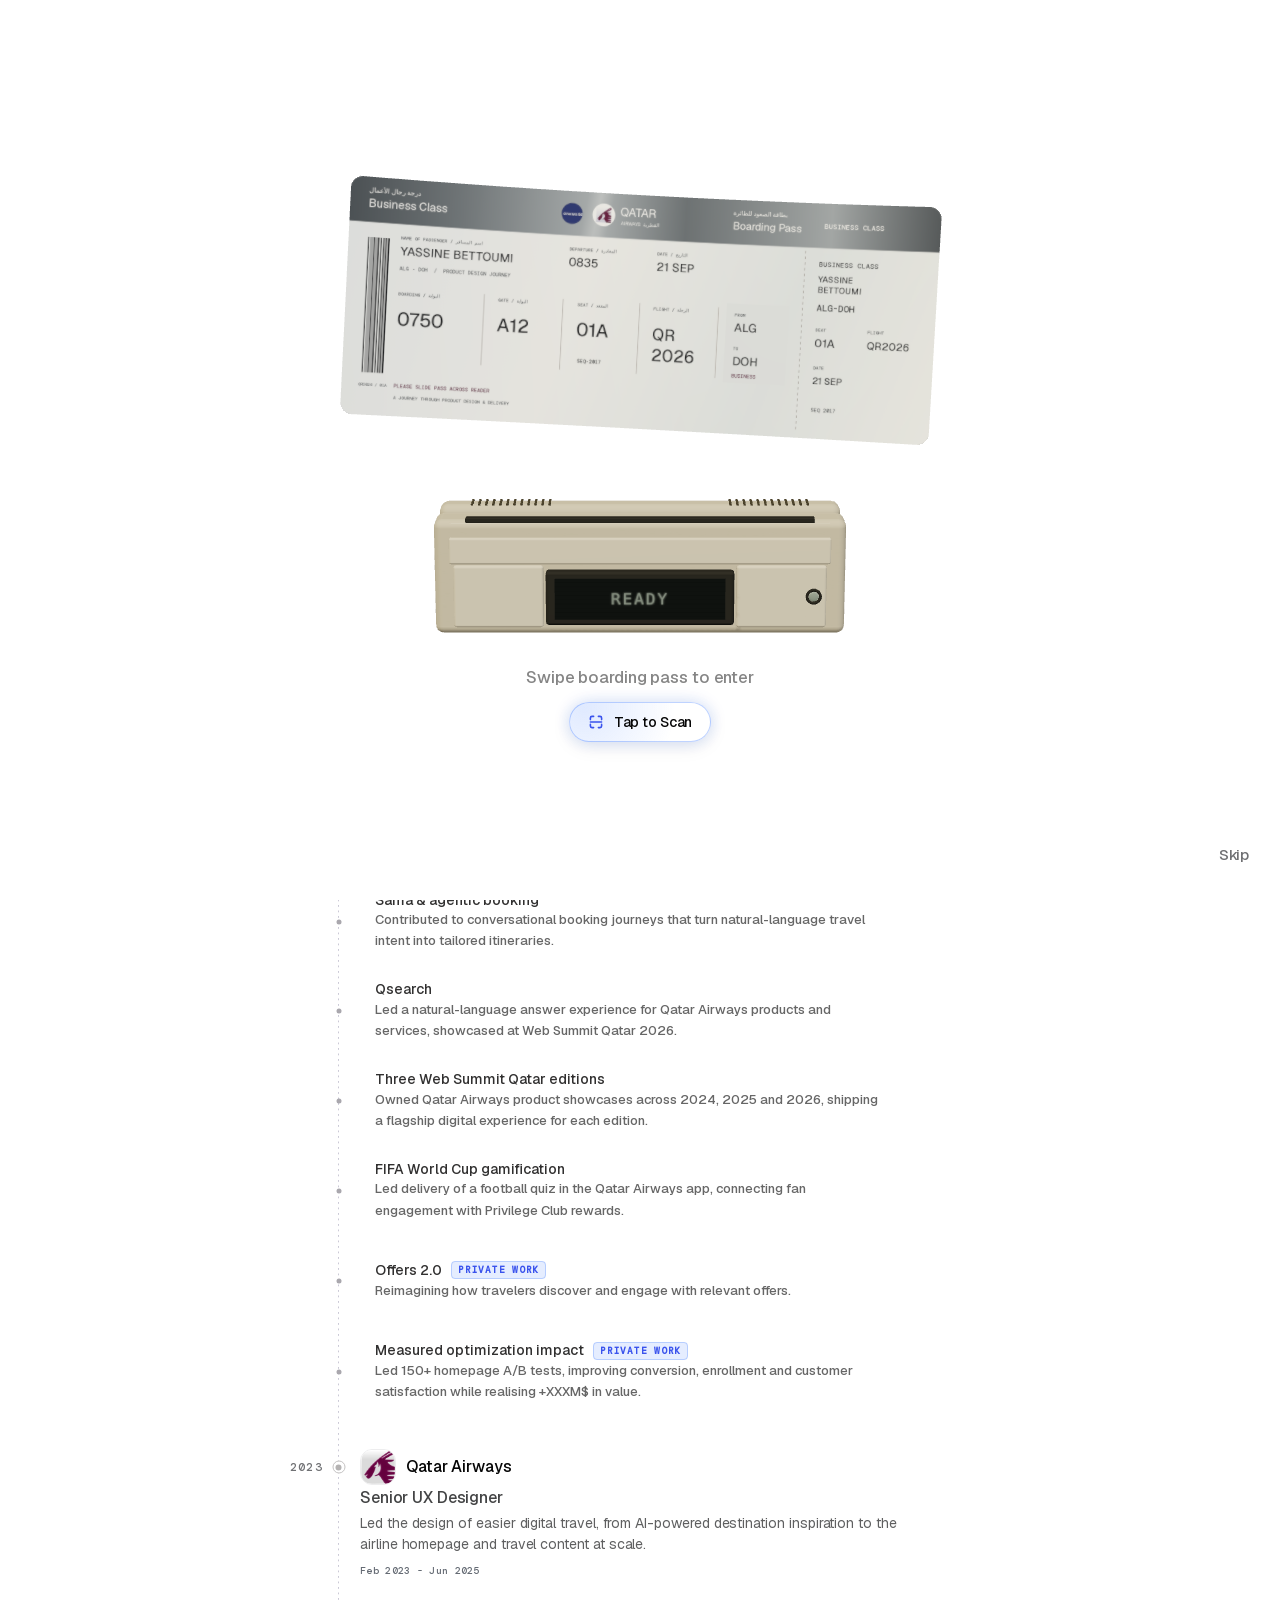
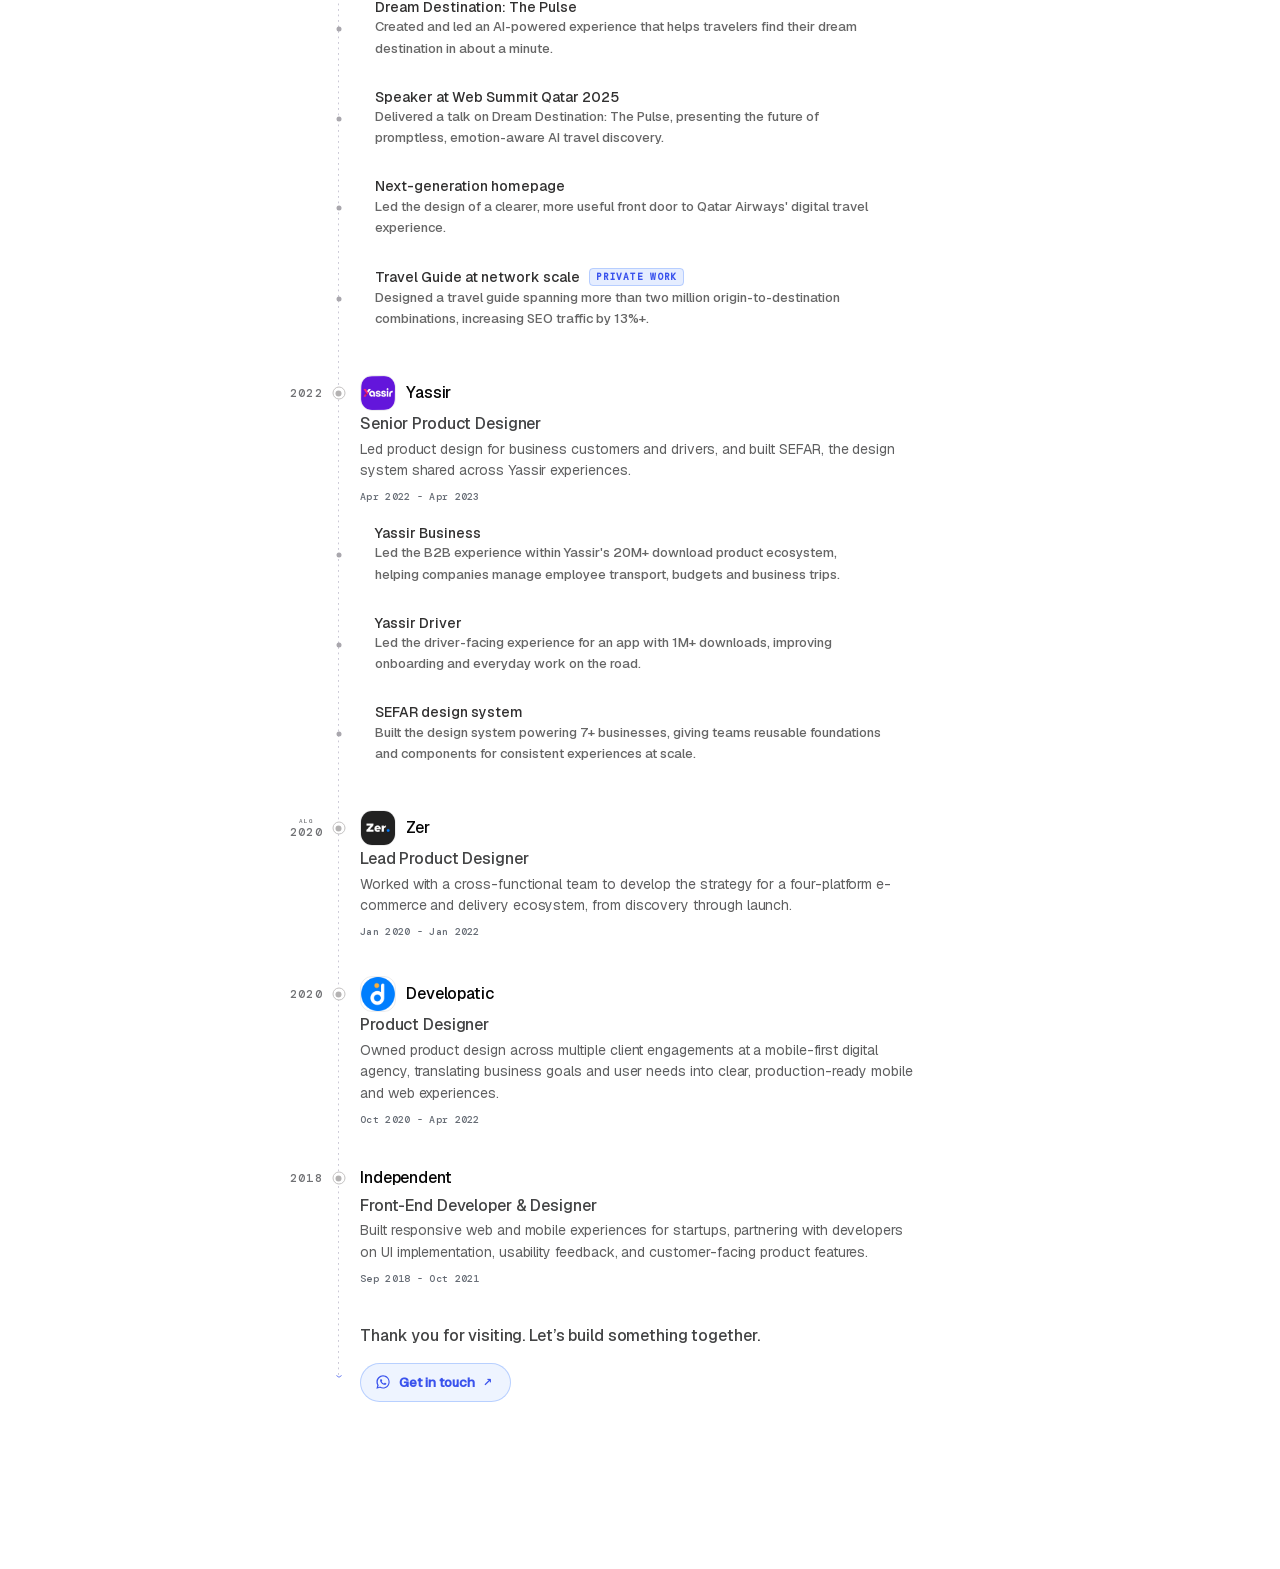
==== commit ea397e5e: "Publish boarding pass refinements" ====
--- a/index.html
+++ b/index.html
@@ -32,8 +32,8 @@
       type="font/woff2"
       crossorigin
     />
-    <script type="module" crossorigin src="/assets/index-DdDADVLA.js"></script>
-    <link rel="stylesheet" crossorigin href="/assets/index-Cwr-QMh6.css">
+    <script type="module" crossorigin src="/assets/index-CTFvzOcU.js"></script>
+    <link rel="stylesheet" crossorigin href="/assets/index-CVz7J5TI.css">
   </head>
   <body>
     <div id="app"></div>
--- a/assets/index-CVz7J5TI.css
+++ b/assets/index-CVz7J5TI.css
@@ -0,0 +1 @@
+@font-face{font-family:MB Sans;src:url(/assets/a-BwCKRlZ-.woff2) format("woff2");font-weight:400;font-style:normal;font-display:swap;unicode-range:U+0000-00FF,U+0131,U+0152-0153,U+02BB-02BC,U+02C6,U+02DA,U+02DC,U+0304,U+0308,U+0329,U+2000-206F,U+20AC,U+2122,U+2191,U+2193,U+2212,U+2215,U+FEFF,U+FFFD}@font-face{font-family:MB Sans;src:url(/assets/b-C3VRySno.woff2) format("woff2");font-weight:500;font-style:normal;font-display:swap;unicode-range:U+0000-00FF,U+0131,U+0152-0153,U+02BB-02BC,U+02C6,U+02DA,U+02DC,U+0304,U+0308,U+0329,U+2000-206F,U+20AC,U+2122,U+2191,U+2193,U+2212,U+2215,U+FEFF,U+FFFD}@font-face{font-family:MB Mono;src:url(/assets/c-ClSDCIEF.woff2) format("woff2");font-weight:400;font-style:normal;font-display:swap;unicode-range:U+0000-00FF,U+0131,U+0152-0153,U+02BB-02BC,U+02C6,U+02DA,U+02DC,U+0304,U+0308,U+0329,U+2000-206F,U+20AC,U+2122,U+2191,U+2193,U+2212,U+2215,U+FEFF,U+FFFD}@font-face{font-family:MB Mono;src:url(/assets/d-CQR7nPae.woff2) format("woff2");font-weight:500;font-style:normal;font-display:swap;unicode-range:U+0000-00FF,U+0131,U+0152-0153,U+02BB-02BC,U+02C6,U+02DA,U+02DC,U+0304,U+0308,U+0329,U+2000-206F,U+20AC,U+2122,U+2191,U+2193,U+2212,U+2215,U+FEFF,U+FFFD}@font-face{font-family:MB LCD;src:url(/assets/DS-Digital-dG6DdXEc.ttf) format("truetype");font-weight:400;font-style:normal;font-display:swap}:root{--bg: var(--folio-bg);--ink: #17160f;--faint: #8c8b82;--accent: #3a53ed;--measure: 40rem;--veil-light: #ffffff;--veil-dark: #191817;--folio-bg: var(--veil-light);--folio-sans: "MB Sans", system-ui, sans-serif;--folio-mono: "MB Mono", ui-monospace, monospace;--folio-blue: #3a53ed;--path-blue-rgb: 44, 111, 255;--path-blue: rgb(var(--path-blue-rgb));--folio-mute: #707174;--folio-ink: #060606;--folio-body: #434445;--folio-rule: #cbc9d6;--surface-card: #fff;--surface-sunken: #efeaea;--surface-hover: rgba(23, 22, 15, .035);--surface-chip: #f2f0f0;--cs-ink: #111;--ink-muted: rgba(17, 17, 17, .68);--ink-title: #313030;--ink-desc: #666;--ink-gutter: #6f7073;--ink-faint: #6f7073;--ink-faint-hover: #6c6c6c;--ink-hint: #757575;--ink-link-hover: #5c5b5b;--keyline: #fff;--cs-card-line: rgba(17, 17, 17, .08);--cs-screen-line: rgba(0, 0, 0, .08);--tl-dot-line: #c3c1c1;--tl-dot-fill: #b4b2b2;--tl-dot-case: #a9a7ad;--tl-route: #747579;--shadow-rgb: 0, 0, 0;--footer-tint-rgb: 255, 255, 255;--folio-col-w: 560px;--rail-x: -21.5px;--ease-out: cubic-bezier(.23, 1, .32, 1);--avatar-lift: -4px;--avatar-dur: .32s;--avatar-scale: 1.05;--avatar-falloff: .45;--avatar-ease-in: cubic-bezier(.22, 1, .36, 1);--avatar-ease-out: cubic-bezier(.34, 3.85, .64, 1);--tl-logo-size: 28px}:root[data-theme=dark]{--folio-bg: var(--veil-dark);--ink: #f2efe9;--faint: #6e6d66;--accent: #2c6fff;--folio-blue: #2c6fff;--folio-mute: #aaa9a7;--folio-ink: #f5f3f0;--folio-body: #b9b8b6;--folio-rule: #39383f;--surface-card: #242322;--surface-sunken: #211f1f;--surface-hover: rgba(255, 255, 255, .045);--surface-chip: #2b2928;--cs-ink: #f0eeeb;--ink-muted: rgba(240, 238, 235, .7);--ink-title: #e8e6e3;--ink-desc: #a3a2a0;--ink-gutter: #aaa9a7;--ink-faint: #aaa9a7;--ink-faint-hover: #9a9999;--ink-hint: #8a8989;--ink-link-hover: #d6d4d1;--keyline: rgba(255, 255, 255, .14);--cs-card-line: rgba(255, 255, 255, .1);--cs-screen-line: rgba(255, 255, 255, .08);--tl-dot-line: #4a4848;--tl-dot-fill: #565454;--tl-dot-case: #5a585e;--tl-route: #5e5c5c;--footer-tint-rgb: 25, 24, 23}*{box-sizing:border-box;margin:0;padding:0}html{-webkit-text-size-adjust:100%}body{background:var(--bg);color:var(--ink);font-family:var(--folio-sans);font-weight:400;font-size:16px;line-height:1.55;-webkit-font-smoothing:antialiased}a{color:var(--ink);text-decoration:underline;text-decoration-color:var(--faint);text-underline-offset:3px}a:hover{text-decoration-color:var(--ink)}a:focus-visible,button:focus-visible,input:focus-visible{outline:2px solid var(--accent);outline-offset:3px;border-radius:2px}::selection{background:var(--accent);color:var(--bg)}img,video,canvas{-webkit-touch-callout:none;-webkit-user-drag:none;-webkit-user-select:none;user-select:none}video::-webkit-media-controls-download-button{display:none}video::-internal-media-controls-download-button{display:none}@media(prefers-reduced-motion:reduce){*,*:before,*:after{animation:none!important;transition:none!important}}.folio{font-family:var(--folio-sans);background:var(--folio-bg);min-height:100vh;min-height:100svh;display:flex;flex-direction:column;color:var(--ink)}.interview-card{position:fixed;top:72px;right:clamp(24px,calc((100vw - var(--folio-col-w)) / 2 - 306px),72px);z-index:10;width:320px;height:162px;border:1px solid var(--folio-rule);border-radius:10px;background:var(--folio-bg);box-shadow:0 5px 20px rgba(var(--shadow-rgb),.04)}.interview-card-heading{display:flex;flex-direction:column;align-items:center;gap:3px;padding-top:13px;color:var(--folio-ink);font-family:var(--folio-mono);text-align:center;text-transform:uppercase}.interview-card-heading strong{font-size:12px;font-weight:700;letter-spacing:1.5px}.interview-card-heading span{color:var(--folio-mute);font-size:10px;font-weight:500;letter-spacing:1.2px}.interview-card elevenlabs-convai{display:block!important;position:absolute!important;inset:48px auto auto 0!important;width:100%!important;height:max(128px,calc(100dvh - 252px))!important;min-height:128px!important;overflow:visible!important;z-index:1!important}.interview-card.agent-open{z-index:1000;border-color:transparent;background:transparent;box-shadow:none}.interview-card.agent-open:before{content:"";position:fixed;inset:0;z-index:0;background:var(--folio-bg)}.interview-card.agent-open .interview-card-heading{visibility:hidden}.interview-card.agent-open elevenlabs-convai{position:fixed!important;top:8px!important;left:8px!important;width:calc(100vw - 16px)!important;height:calc(100dvh - 16px)!important}@media(max-width:1219px){.interview-card{position:relative;order:-1;top:auto;right:auto;left:auto;width:min(216px,calc(100% - 32px));height:152px;margin:16px auto 0;flex:none}.interview-card elevenlabs-convai{height:max(128px,calc(100dvh - 186px))!important}.interview-card.agent-open elevenlabs-convai{height:calc(100dvh - 16px)!important}}body:has(#gate:not([hidden])) .interview-card{display:none!important}.folio-sticky{position:fixed;top:72px;left:clamp(24px,calc((100vw - var(--folio-col-w)) / 2 - 306px),72px);z-index:3;display:flex;align-items:center;gap:22px;pointer-events:none}.fs-rail{align-self:stretch;width:8px;flex-shrink:0;background-image:radial-gradient(circle at .8px .8px,var(--folio-rule) .8px,transparent .9px);background-size:3.2px 3.6px}.fs-lines{padding:12px 0;font-family:var(--folio-mono);font-weight:500;font-size:12px;line-height:1.8;letter-spacing:1.84px;text-transform:uppercase;color:var(--folio-mute);white-space:nowrap}.fs-name{color:var(--folio-ink);font-size:16px}.fs-phone{color:inherit;text-decoration:none;pointer-events:auto;font-variant-numeric:tabular-nums;transition:color .2s ease,opacity .2s ease}.fs-phone:hover,.fs-phone:focus-visible{color:var(--folio-ink);opacity:1}.folio-col{width:min(100% - 3rem,var(--folio-col-w));margin:0 auto;padding:80px 0 168px;flex:1 0 auto;display:flex;flex-direction:column;align-items:center;gap:48px}.folio-intro{width:100%;max-width:460px;margin-top:-28px;text-align:center}.folio-tagline{font-weight:500;font-size:16px;line-height:1.8;letter-spacing:-.12px;color:var(--folio-ink)}.folio-sub{font-weight:400;font-size:16px;line-height:1.6;letter-spacing:-.12px;color:var(--folio-body);opacity:.8}.folio-track{position:relative;width:100%;display:flex;flex-direction:column;gap:36px;--entry-indent: 0px}.plan-head{position:absolute;left:-3px;top:-106px;width:48px;text-align:center;color:var(--folio-blue)}.plan-label{display:block;font-family:var(--folio-mono);font-weight:500;font-size:6px;line-height:6px;letter-spacing:.76px;text-transform:uppercase}.plan-plane{display:block;width:16px;height:15px;margin:10px auto 0}.folio-path{position:absolute;left:calc(var(--rail-x) - .5px);top:-65px;bottom:var(--rail-tail, 24px);width:1px}.path-curve{position:absolute;left:0;top:0;width:44px;height:110px;overflow:visible}.pc-dots{stroke:var(--folio-rule);stroke-width:1;stroke-dasharray:2 3.5;stroke-linecap:round}.pc-lit{stroke:var(--path-blue);stroke-width:1.25;stroke-linecap:round;filter:drop-shadow(0 0 3px rgba(var(--path-blue-rgb),.2))}.path-rail{position:absolute;left:0;top:110px;bottom:0;width:1px;background-image:linear-gradient(to bottom,var(--folio-rule) 0 2px,transparent 2px 5.5px);background-size:1px 5.5px}.path-lit{position:absolute;left:0;top:0;width:100%;height:100%;background:var(--path-blue);box-shadow:0 0 4px rgba(var(--path-blue-rgb),.2),0 0 10px rgba(var(--path-blue-rgb),.2),0 0 20px rgba(var(--path-blue-rgb),.14);opacity:min(1,calc(var(--rail-p, 0) * 60));transform:scaleY(var(--rail-p, 0));transform-origin:center top;will-change:transform}.path-glow{position:absolute;left:50%;top:0;width:5px;height:5px;border-radius:50%;background:var(--path-blue);box-shadow:0 0 5px 1px rgba(var(--path-blue-rgb),.2),0 0 12px 3px rgba(var(--path-blue-rgb),.2);opacity:min(1,calc((1 - var(--rail-p, 0)) * 25));transform:translate(-50%,calc(var(--rail-y, 0) * 1px - 50%));will-change:transform}.path-tip{position:absolute;left:50%;bottom:-1px;width:7px;height:3px;transform:translate(-50%);overflow:visible}.path-tip path{stroke:var(--folio-blue);stroke-width:1;stroke-linecap:round;stroke-linejoin:round;fill:none}.tl-dot{position:absolute;left:calc(var(--rail-x) - var(--entry-indent));top:50%;transform:translate(-50%,-50%);border-radius:50%;z-index:1}.tl-dot-now,.tl-dot-past{width:13px;height:13px;background:var(--folio-bg);border:1px solid var(--tl-dot-line);transition:border-color .3s var(--ease-out)}.tl-dot-now:after,.tl-dot-past:after{content:"";position:absolute;left:50%;top:50%;width:6px;height:6px;transform:translate(-50%,-50%);border-radius:50%;background:var(--tl-dot-fill);transition:background-color .3s var(--ease-out)}.tl-dot-case{width:5px;height:5px;background:var(--tl-dot-case);--pulse-to: 3.6;transition:background-color .3s var(--ease-out)}.tl-dot.is-lit{border-color:var(--folio-blue)}.tl-dot.is-lit:after{background:var(--folio-blue)}.tl-dot-case.is-lit{background:var(--folio-blue)}.tl-dot:before{content:"";position:absolute;left:50%;top:50%;width:100%;height:100%;border-radius:50%;border:1px solid var(--folio-blue);transform:translate(-50%,-50%);opacity:0;pointer-events:none}.tl-dot.is-lit:before{animation:dotPulse .72s var(--ease-out)}@keyframes dotPulse{0%{opacity:.45;transform:translate(-50%,-50%) scale(1)}to{opacity:0;transform:translate(-50%,-50%) scale(var(--pulse-to, 2.4))}}@media(prefers-reduced-motion:reduce){.tl-dot.is-lit:before{animation:none}}.folio-timeline{list-style:none;width:100%;display:flex;flex-direction:column;gap:36px}.tl-entry{position:relative;display:flex;flex-direction:column}.tl-year{position:absolute;left:-70px;top:50%;transform:translateY(-50%);width:33px;text-align:center;font-family:var(--folio-mono);font-weight:500;text-transform:uppercase}.tl-route{display:block;font-size:6px;line-height:7px;letter-spacing:.9px;color:var(--tl-route)}.tl-yearnum{display:block;font-size:12px;line-height:14px;letter-spacing:1.05px;color:var(--folio-mute)}.tl-logos{display:flex;align-items:center;margin-bottom:6px}.tl-avatar{position:relative;display:block;flex-shrink:0}.tl-avatar+.tl-avatar{margin-left:-6px}.tl-logo{width:38px;height:38px;box-sizing:border-box;border:.75px solid rgba(255,255,255,.82);border-radius:11px;overflow:hidden;display:flex;align-items:center;justify-content:center;flex-shrink:0;isolation:isolate;background:radial-gradient(circle at 24% 16%,rgba(255,255,255,.98),transparent 38%),linear-gradient(145deg,#ffffffc2,#e8edff57);-webkit-backdrop-filter:blur(14px) saturate(150%);backdrop-filter:blur(14px) saturate(150%);box-shadow:inset 0 1px #fffffff2,inset 0 -1px #5267be1a,0 2px 5px #272e4d1a,0 9px 20px #37437424}.tl-logo:after{content:"";position:absolute;inset:1px;z-index:2;border-radius:9px;pointer-events:none;background:linear-gradient(125deg,#ffffff9e,#fff0 38%,#6f89ff1a 72%,#ffffff4d)}.tl-logo img{width:27px;height:27px;object-fit:cover;border-radius:7px;display:block;transform:none;box-shadow:0 2px 6px #14192c29}.tl-logo img[src$="/qatar.jpg"]{object-fit:cover;mix-blend-mode:multiply;box-shadow:none}.t-avatar{transform-origin:center;transform:translateY(var(--shift, 0px)) scale(var(--scale-active, 1));transition:transform var(--avatar-dur) var(--avatar-ease-in);will-change:transform}@media(prefers-reduced-motion:reduce){.t-avatar{transition:none!important;transform:none!important}}.tl-head{position:relative;display:flex;align-items:center;gap:10px}.tl-company{font-weight:500;font-size:16px;line-height:1.8;letter-spacing:-.12px;color:var(--folio-ink);text-decoration:none}.tl-company:hover{text-decoration:underline;text-underline-offset:3px}.tl-badge{font-family:var(--folio-mono);font-weight:500;font-size:12px;line-height:.99;letter-spacing:.96px;text-transform:uppercase;color:var(--folio-blue);padding-top:3px}.tl-body{padding-left:0}.tl-role{font-weight:500;font-size:16px;line-height:1.6;letter-spacing:-.12px;color:var(--folio-body);margin-bottom:2px}.tl-desc{font-weight:400;font-size:14px;line-height:1.55;letter-spacing:-.06px;color:var(--folio-body);opacity:.85;max-width:none}.tl-cases{list-style:none;margin-top:10px;display:flex;flex-direction:column;gap:10px}.case{position:relative;display:flex;align-items:center;gap:7px;padding:2px 15px;border-radius:16px;text-decoration:none;background:transparent;transition:background-color .26s var(--ease-out)}.case.is-static{cursor:default}.case:not(.is-static):hover{background:var(--surface-hover)}.case-shots{position:relative;width:66px;height:63px;flex-shrink:0}.case-icon{position:relative;width:36px;height:36px;margin:4px 6px;flex-shrink:0;display:grid;place-items:center;border-radius:10px;isolation:isolate;overflow:hidden;box-sizing:border-box;background:radial-gradient(circle at 18% 14%,rgba(255,255,255,.96) 0%,transparent 42%),radial-gradient(circle at 82% 86%,rgba(var(--app-tint-rgb, 58, 83, 237),.16) 0%,transparent 56%),linear-gradient(145deg,#ffffffe0,#f4f6fca6);-webkit-backdrop-filter:blur(16px) saturate(180%);backdrop-filter:blur(16px) saturate(180%);border:.75px solid rgba(255,255,255,.9);box-shadow:inset 0 1px 1.2px #fffffffa,inset 0 -1px 1px rgba(var(--app-tint-rgb, 58, 83, 237),.08),0 1.5px 4px #14192d0a,0 6px 18px rgba(var(--app-tint-rgb, 58, 83, 237),.09);transition:transform .38s var(--avatar-ease-in),box-shadow .38s var(--avatar-ease-in),border-color .3s ease}.case-icon:after{content:"";position:absolute;inset:1px;border-radius:9px;pointer-events:none;z-index:2;background:linear-gradient(135deg,#ffffffb8,#fff0 42%,rgba(var(--app-tint-rgb, 58, 83, 237),.06) 75%,#fff6);opacity:.85;transition:opacity .35s ease}.case-icon svg{position:relative;z-index:1;width:17px;height:17px;overflow:visible;fill:none;stroke:currentColor;stroke-width:1.8;stroke-linecap:round;stroke-linejoin:round;color:var(--app-accent, var(--folio-blue));filter:drop-shadow(0 1px 2px rgba(var(--app-tint-rgb, 58, 83, 237),.22));transition:transform .38s var(--avatar-ease-in),filter .38s ease}.case:not(.is-static):hover .case-icon,.case:not(.is-static):focus-visible .case-icon{transform:translateY(-2.5px) scale(1.04);box-shadow:inset 0 1px 1.5px #fff,inset 0 -1px 1.5px rgba(var(--app-tint-rgb, 58, 83, 237),.14),0 4px 10px rgba(var(--app-tint-rgb, 58, 83, 237),.18),0 14px 28px rgba(var(--app-tint-rgb, 58, 83, 237),.16);border-color:#fff}.case:not(.is-static):hover .case-icon:after,.case:not(.is-static):focus-visible .case-icon:after{opacity:1}.case:not(.is-static):hover .case-icon svg,.case:not(.is-static):focus-visible .case-icon svg{transform:scale(1.08);filter:drop-shadow(0 2px 5px rgba(var(--app-tint-rgb, 58, 83, 237),.38))}.case-icon-app{background:transparent!important;border:none!important;box-shadow:none!important;backdrop-filter:none!important;-webkit-backdrop-filter:none!important;overflow:visible!important;filter:none!important}.case-icon-app:after,.case-icon-app:before{display:none!important}.case-badge-img{width:36px;height:36px;border-radius:9px;object-fit:contain;display:block;box-shadow:0 1px 3px #00000014,0 3px 8px #0000000a;border:none;transition:transform .38s var(--avatar-ease-in),box-shadow .38s var(--avatar-ease-in),filter .38s ease}.case:hover .case-badge-img,.case:focus-visible .case-badge-img{transform:translateY(-1.5px) scale(1.05);box-shadow:0 3px 10px #0000001f,0 8px 18px #00000014;filter:brightness(1.03)}:root[data-theme=dark] .case-icon-app{background:transparent!important;border:none!important;box-shadow:none!important}:root[data-theme=dark] .case-badge-img{border:none;box-shadow:0 2px 8px #00000059,0 6px 16px #00000040}:root[data-theme=dark] .case:hover .case-badge-img,:root[data-theme=dark] .case:focus-visible .case-badge-img{box-shadow:0 4px 14px #00000073,0 10px 24px #00000059}:root[data-theme=dark] .case-icon{background:radial-gradient(circle at 18% 14%,rgba(255,255,255,.18) 0%,transparent 40%),radial-gradient(circle at 82% 86%,rgba(var(--app-tint-rgb, 77, 124, 254),.22) 0%,transparent 60%),linear-gradient(145deg,#ffffff1a,#ffffff05);border-color:#ffffff29;box-shadow:inset 0 1px 1px #ffffff47,inset 0 -1px 1px #00000073,0 2px 6px #00000059,0 8px 24px rgba(var(--app-tint-rgb, 77, 124, 254),.18)}:root[data-theme=dark] .case-icon:after{background:linear-gradient(135deg,#ffffff38,#fff0 42%,rgba(var(--app-tint-rgb, 77, 124, 254),.12) 75%,#ffffff1a)}:root[data-theme=dark] .case:not(.is-static):hover .case-icon,:root[data-theme=dark] .case:not(.is-static):focus-visible .case-icon{border-color:#ffffff52;box-shadow:inset 0 1px 1.5px #ffffff6b,inset 0 -1px 1.5px #0009,0 4px 12px #00000080,0 16px 36px rgba(var(--app-tint-rgb, 77, 124, 254),.3)}.case-icon-accountmgmt{--app-accent: #0284c7;--app-tint-rgb: 2, 132, 199}.case-icon-accountstrategy,.case-icon-seo{--app-accent: #2563eb;--app-tint-rgb: 37, 99, 235}.case-icon-paidmedia{--app-accent: #ea580c;--app-tint-rgb: 234, 88, 12}.case-icon-shopify{--app-accent: #059669;--app-tint-rgb: 5, 150, 105}.case-icon-email{--app-accent: #0284c7;--app-tint-rgb: 2, 132, 199}.case-icon-analytics{--app-accent: #7c3aed;--app-tint-rgb: 124, 58, 237}.case-icon-nexus{--app-accent: #8b5cf6;--app-tint-rgb: 139, 92, 246}.case-icon-prepflow{--app-accent: #65a30d;--app-tint-rgb: 101, 163, 13}.case-icon-promptilo{--app-accent: #4f46e5;--app-tint-rgb: 79, 70, 229}.case-icon-skinny{--app-accent: #c48b9f;--app-tint-rgb: 196, 139, 159}.case-icon-timer-gym,.case-icon-timergym{--app-accent: #a3e635;--app-tint-rgb: 163, 230, 53}.case-icon-voicy{--app-accent: #8a70ff;--app-tint-rgb: 138, 112, 255}.case-icon-knowledge{--app-accent: #475569;--app-tint-rgb: 71, 85, 105}.case-icon-discount{--app-accent: #d97706;--app-tint-rgb: 217, 119, 6}.case-icon-aeo{--app-accent: #3a53ed;--app-tint-rgb: 58, 83, 237}:root[data-theme=dark] .case-icon-accountmgmt{--app-accent: #38bdf8;--app-tint-rgb: 56, 189, 248}:root[data-theme=dark] .case-icon-accountstrategy{--app-accent: #60a5fa;--app-tint-rgb: 96, 165, 250}:root[data-theme=dark] .case-icon-seo{--app-accent: #60a5fa;--app-tint-rgb: 96, 165, 250}:root[data-theme=dark] .case-icon-paidmedia{--app-accent: #fb923c;--app-tint-rgb: 251, 146, 60}:root[data-theme=dark] .case-icon-shopify{--app-accent: #34d399;--app-tint-rgb: 52, 211, 153}:root[data-theme=dark] .case-icon-email{--app-accent: #38bdf8;--app-tint-rgb: 56, 189, 248}:root[data-theme=dark] .case-icon-analytics{--app-accent: #a78bfa;--app-tint-rgb: 167, 139, 250}:root[data-theme=dark] .case-icon-nexus{--app-accent: #c084fc;--app-tint-rgb: 192, 132, 252}:root[data-theme=dark] .case-icon-prepflow{--app-accent: #a3e635;--app-tint-rgb: 163, 230, 53}:root[data-theme=dark] .case-icon-promptilo{--app-accent: #818cf8;--app-tint-rgb: 129, 140, 248}:root[data-theme=dark] .case-icon-skinny{--app-accent: #e2aab9;--app-tint-rgb: 226, 170, 185}:root[data-theme=dark] .case-icon-timer-gym,:root[data-theme=dark] .case-icon-timergym{--app-accent: #bef264;--app-tint-rgb: 190, 242, 100}:root[data-theme=dark] .case-icon-voicy{--app-accent: #a78bfa;--app-tint-rgb: 167, 139, 250}:root[data-theme=dark] .case-icon-knowledge{--app-accent: #94a3b8;--app-tint-rgb: 148, 163, 184}:root[data-theme=dark] .case-icon-discount{--app-accent: #fbbf24;--app-tint-rgb: 251, 191, 36}:root[data-theme=dark] .case-icon-aeo{--app-accent: #2c6fff;--app-tint-rgb: 44, 111, 255}.cs-shot{position:absolute;left:50%;top:50%;border:1.5px solid var(--keyline);border-radius:2.5px;overflow:hidden;box-shadow:0 .85px 5px rgba(var(--shadow-rgb),.1),0 .43px 1.3px rgba(var(--shadow-rgb),.06);transform:translate(-50%,-50%) translate(var(--x),var(--y)) rotate(var(--r)) scale(var(--s, 1));transition:transform .38s var(--avatar-ease-in)}.cs-shot img{display:block;width:100%;height:100%;object-fit:cover}.cs-shot:nth-child(1){width:25.7px;height:34.1px;z-index:1;--x: -13.7px;--y: -.8px;--r: -9.94deg}.cs-shot:nth-child(2){width:35px;height:46.3px;z-index:3;--x: -1.6px;--y: -.7px;--r: 0deg}.cs-shot:nth-child(3){width:30px;height:39.7px;z-index:2;--x: 11.3px;--y: .5px;--r: 7.21deg}.case:not(.is-static):hover .cs-shot:nth-child(1){--x: -18px;--y: -3px;--r: -15deg}.case:not(.is-static):hover .cs-shot:nth-child(2){--y: -3px;--s: 1.03}.case:not(.is-static):hover .cs-shot:nth-child(3){--x: 15.5px;--y: -2px;--r: 12deg}.case-text{display:flex;flex-direction:column;justify-content:center;flex:1 0 0;min-width:0}.case-title{font-weight:500;font-size:14px;line-height:17.5px;color:var(--ink-title)}.case-desc{font-weight:500;font-size:13px;line-height:21.13px;color:var(--ink-desc)}.folio-outro{position:relative;display:flex;flex-wrap:wrap;align-items:center;gap:24px}.outro-text{flex:1 1 260px;min-width:min(100%,260px)}.outro-title{font-weight:500;font-size:16px;line-height:1.6;letter-spacing:-.12px;color:var(--folio-body)}.outro-whatsapp-cta{display:inline-flex;align-items:center;gap:8px;margin-top:14px;padding:8px 18px 8px 14px;border-radius:999px;font-family:inherit;font-size:13.5px;font-weight:600;text-decoration:none;background:rgba(var(--path-blue-rgb),.08);color:var(--folio-blue);border:1px solid rgba(var(--path-blue-rgb),.28);transition:all .22s var(--ease-out)}.outro-whatsapp-cta:hover{background:var(--folio-blue);color:#fff;border-color:var(--folio-blue);transform:translateY(-1px);box-shadow:0 4px 16px rgba(var(--path-blue-rgb),.3)}.outro-whatsapp-cta svg{flex-shrink:0}.memories{position:relative;width:161px;height:62px;flex-shrink:0;margin-right:29px;--mem-w: 42.4px;--mem-h: 56.5px;--mem-b: 1.234px}.mem-card{position:absolute;left:50%;top:50%;width:var(--mem-w);height:var(--mem-h);border:var(--mem-b) solid var(--keyline);border-radius:5.65px;overflow:visible;transform:translate(-50%,-50%) translate(var(--x),var(--y)) rotate(var(--r)) scale(var(--s, 1));box-shadow:0 .6px 3.6px rgba(var(--shadow-rgb),.1),0 .3px .9px rgba(var(--shadow-rgb),.06);transition:transform .42s var(--avatar-ease-in),box-shadow .42s var(--avatar-ease-in)}.mem-card img{display:block;width:100%;height:100%;object-fit:cover;border-radius:4.4px}.mem-card img.is-turned{position:absolute;left:50%;top:50%;width:calc(var(--mem-h) - var(--mem-b) * 2);height:calc(var(--mem-w) - var(--mem-b) * 2);transform:translate(-50%,-50%) rotate(-90deg)}.mem-card.is-active{box-shadow:0 6px 18px rgba(var(--shadow-rgb),.16),0 1px 3px rgba(var(--shadow-rgb),.08)}.mem-tip{position:absolute;left:50%;bottom:calc(100% + 9px);transform:translate(-50%) rotate(calc(var(--r) * -1));padding:3px 8px;border-radius:6px;background:#141313eb;color:#fff;font-family:var(--folio-mono);font-weight:500;font-size:9px;line-height:1.5;letter-spacing:.6px;text-transform:uppercase;white-space:nowrap;pointer-events:none;animation:memTipIn .18s var(--ease-out) both}@keyframes memTipIn{0%{opacity:0;transform:translate(-50%) rotate(calc(var(--r) * -1)) translateY(4px)}to{opacity:1;transform:translate(-50%) rotate(calc(var(--r) * -1)) translateY(0)}}@media(prefers-reduced-motion:reduce){.cs-shot,.mem-card{transition:none!important}.mem-tip{animation:none}}.folio-footer,.folio-footer-fx{position:fixed;left:0;right:0;bottom:0}.folio-footer-fx{height:160px;z-index:4;pointer-events:none}.folio-footer-fx .pb{position:absolute;inset:0}.pb1{backdrop-filter:blur(.6px);-webkit-backdrop-filter:blur(.6px);-webkit-mask-image:linear-gradient(to top,#000 0%,#000 92%,transparent 100%);mask-image:linear-gradient(to top,#000 0%,#000 92%,transparent 100%)}.pb2{backdrop-filter:blur(1.5px);-webkit-backdrop-filter:blur(1.5px);-webkit-mask-image:linear-gradient(to top,#000 0%,#000 55%,transparent 80%);mask-image:linear-gradient(to top,#000 0%,#000 55%,transparent 80%)}.pb3{backdrop-filter:blur(3px);-webkit-backdrop-filter:blur(3px);-webkit-mask-image:linear-gradient(to top,#000 0%,#000 35%,transparent 60%);mask-image:linear-gradient(to top,#000 0%,#000 35%,transparent 60%)}.pb4{backdrop-filter:blur(6px);-webkit-backdrop-filter:blur(6px);-webkit-mask-image:linear-gradient(to top,#000 0%,#000 20%,transparent 42%);mask-image:linear-gradient(to top,#000 0%,#000 20%,transparent 42%)}.pb5{backdrop-filter:blur(12px);-webkit-backdrop-filter:blur(12px);-webkit-mask-image:linear-gradient(to top,#000 0%,#000 8%,transparent 25%);mask-image:linear-gradient(to top,#000 0%,#000 8%,transparent 25%)}.folio-footer-tint{position:absolute;inset:0;background:linear-gradient(to top,rgba(var(--footer-tint-rgb),.9),rgba(var(--footer-tint-rgb),.55) 45%,rgba(var(--footer-tint-rgb),0))}.folio-footer{z-index:5;padding:44px 0 32px}.folio-footer-inner{width:min(100% - 3rem,560px);margin:0 auto;display:flex;justify-content:center}.ff-links{display:flex;align-items:center;justify-content:center;flex-wrap:wrap;gap:17px}.ff-link{display:inline-flex;align-items:center;background:none;border:none;padding:2px 10px;border-radius:999px;cursor:pointer;font-family:var(--folio-mono);font-weight:500;font-size:12px;line-height:1.8;letter-spacing:2.16px;text-transform:uppercase;color:var(--folio-mute);text-decoration:none;transition:color .16s var(--ease-out),background-color .16s var(--ease-out)}.ff-link:hover{color:var(--ink-link-hover);background:var(--surface-chip)}.ff-link-label{display:inline-block;transition:transform .16s var(--ease-out)}.ff-link:hover .ff-link-label{transform:scale(1.05)}.gate{position:fixed;inset:0;display:grid;place-items:center;background:var(--bg);z-index:10}.gate.light{background:var(--folio-bg);color:var(--ink)}.pass-stage{position:fixed;inset:0;z-index:10}.pass-canvas{position:absolute;inset:0}.pass-canvas canvas{touch-action:none}.pass-hint{position:absolute;left:50%;transform:translate(-50%);top:calc(var(--reader-bottom-px, 50%) + 40px);color:var(--ink-hint);font-size:1.05rem;pointer-events:auto;cursor:pointer;font-family:var(--folio-sans);font-weight:500;letter-spacing:-.006em;text-align:center;white-space:nowrap;opacity:.88;transition:opacity .2s ease,transform .2s ease;-webkit-user-select:none;user-select:none}.pass-hint:hover{opacity:1;transform:translate(-50%) scale(1.03)}.pass-hint.shimmer{color:transparent;background-image:linear-gradient(90deg,var(--ink-hint) 0%,var(--ink-hint) 42%,var(--folio-ink) 50%,var(--ink-hint) 58%,var(--ink-hint) 100%);background-size:250% 100%;-webkit-background-clip:text;background-clip:text;animation:hint-shimmer 2.2s linear infinite}@keyframes hint-shimmer{0%{background-position:100% 0}to{background-position:0% 0}}.pass-fade{position:absolute;inset:0;background:var(--folio-bg);opacity:0;pointer-events:none;transition:opacity .7s ease}.pass-fade.on{opacity:1}.skip-link{position:absolute;right:40px;bottom:40px;color:var(--ink-faint);font-size:.95rem;background:none;border:none;cursor:pointer;font-family:var(--folio-sans);font-weight:500;letter-spacing:-.015em;text-decoration:none;white-space:nowrap;padding:0}.skip-link:hover{color:var(--ink-faint-hover)}@media(max-width:768px){.pass-hint{font-size:.95rem}.skip-link{font-size:.85rem}}@media(max-width:480px){.pass-hint{font-size:.85rem}.skip-link{font-size:.8rem}}@media(max-height:500px){.pass-hint{top:calc(var(--reader-bottom-px, 50%) + 14px);font-size:.85rem}}@keyframes itemReveal{0%{opacity:0;filter:blur(8px);transform:translateY(-12px) scale(.985)}to{opacity:var(--reveal-opacity, 1);filter:blur(0);transform:translateY(0) scale(1)}}.reveal,.tl-entry{animation:itemReveal .4s var(--ease-out) both;animation-delay:var(--reveal-delay, 0ms)}.folio.booting .reveal,.folio.booting .tl-entry{animation-play-state:paused}.folio-window{--reveal-delay: 0ms}.folio-intro{--reveal-delay: 60ms;--reveal-opacity: .8}.tl-entry:nth-child(1){--reveal-delay: .12s}.tl-entry:nth-child(2){--reveal-delay: .18s}.tl-entry:nth-child(3){--reveal-delay: .24s}.tl-entry:nth-child(4){--reveal-delay: .3s}.tl-entry:nth-child(5){--reveal-delay: .36s}.tl-entry:nth-child(6){--reveal-delay: .42s}.tl-entry:nth-child(7){--reveal-delay: .48s}.tl-entry:nth-child(8){--reveal-delay: .54s}.tl-entry:nth-child(n+9){--reveal-delay: .6s}.is-recolouring body,.is-recolouring .folio,.is-recolouring .folio *,.is-recolouring .folio *:before,.is-recolouring .folio *:after{transition-property:color,fill,stroke;transition-duration:.52s;transition-timing-function:var(--ease-out);transition-delay:0ms}.is-recolouring .folio-window,.is-recolouring .folio-window *{transition:none}.folio-window{position:relative;z-index:6;display:flex;flex-direction:column;align-items:center;gap:12px}@keyframes itemRevealReduced{0%{opacity:0}to{opacity:var(--reveal-opacity, 1)}}@media(prefers-reduced-motion:reduce){.reveal,.tl-entry{animation:itemRevealReduced .2s var(--ease-out) both;animation-delay:0ms}.is-recolouring body,.is-recolouring .folio,.is-recolouring .folio *,.is-recolouring .folio *:before,.is-recolouring .folio *:after{transition-duration:.2s}}.splash{position:fixed;inset:0;z-index:100;display:grid;place-items:center;padding:0 6vw;background:var(--folio-bg);transition:opacity .28s ease,filter .28s ease}.splash.is-leaving{opacity:0;filter:blur(6px);pointer-events:none}.splash-monogram svg{display:block;width:60px;height:60px}.splash-monogram-mark{transform-origin:50px 50px;animation:splashMarkIn .62s var(--ease-out) both}@keyframes splashMarkIn{0%{transform:scale(.72);opacity:0}to{transform:scale(1);opacity:1}}@media(prefers-reduced-motion:reduce){.splash-monogram-mark{animation:splashMarkIn .2s ease both}.splash-monogram animate{display:none}}html.is-covered,html.is-covered body{overflow:hidden}.sr-only{position:absolute;width:1px;height:1px;padding:0;margin:-1px;overflow:hidden;clip:rect(0,0,0,0);white-space:nowrap;border:0}@media(max-width:1219px){.folio-sticky{position:static;align-self:center;padding:36px 16px 0;gap:0;pointer-events:auto}.fs-rail{display:none}.fs-lines{padding:0;text-align:center}.folio-top-actions{position:static;top:auto;right:auto;margin:14px auto 0;display:flex;justify-content:center;z-index:1}.folio-col{padding-top:24px}.folio-intro{margin-top:-34px}}@media(max-width:760px){.folio-track{--rail-x: 3.5px;--entry-indent: 32px;--plan-centre: 1;gap:44px;margin-top:97px}.folio-timeline{gap:48px}.plan-head{left:calc(50% - 24px);top:-115px}.folio-path{top:-74px}.path-rail{top:75px}.tl-entry,.folio-outro{padding-left:var(--entry-indent)}.tl-year{display:none}.memories{margin-right:0}}@media(max-width:620px){.folio-sticky{padding:28px 16px 0}.folio-top-actions{position:static;top:auto;right:auto;margin:12px auto 0;display:flex;justify-content:center}.top-cv-btn{padding:6px 14px 6px 11px;font-size:12px;gap:6px;min-height:38px}.top-cv-badge{font-size:9px;padding:2px 6px}.folio-col{padding-top:2.5vh;gap:40px}.wide-only{display:none}.case{padding-left:8px;padding-right:8px}.ff-links{gap:4px}.ff-link{font-size:10px;letter-spacing:1.1px;padding:2px 6px}}[hidden]{display:none!important}h1,h2,h3{font-size:inherit;font-weight:inherit}.fs-name{font-family:inherit;font-weight:inherit;line-height:inherit}.tl-company a{color:inherit;text-decoration:none}.tl-company a:hover{text-decoration:underline}.tl-dates{font:10px/1.6 var(--folio-mono);letter-spacing:.3px;color:#656b74;font-weight:500;margin-top:7px}.tl-logo{text-decoration:none}.logo-initial{font:12px/28px var(--folio-mono);width:100%;text-align:center;color:var(--folio-blue)}.t-avatar:hover{transform:translateY(-4px) scale(1.05)}.case-arrow{opacity:0;color:var(--folio-mute);font-size:14px;transition:opacity .2s,transform .2s}.case:not(.is-static):hover .case-arrow,.case:not(.is-static):focus-visible .case-arrow{opacity:1;transform:translate(2px,-2px)}.folio-sub{max-width:460px}.plane-window{position:relative;width:200px;height:300px;margin:auto;isolation:isolate;-webkit-user-select:none;user-select:none;--shade: 0}.window-layer,.window-shade{position:absolute;inset:0;width:100%;height:100%;object-fit:cover;pointer-events:none;transition:filter .52s}.window-layer.back{filter:brightness(calc(1 - var(--shade) * .86))}.window-layer.front{filter:brightness(calc(1 - var(--shade) * .8))}.sky{position:absolute;inset:0;clip-path:inset(19.67% 19.5% 27.2% 19.33% round 51px);background:linear-gradient(#5cadf4,#94ccfb 33%,#c8e6fb 45%,#fff 60%);overflow:hidden}.cloud{position:absolute;width:150%;max-width:none;pointer-events:none}.cloud-one{left:-36%;top:37%;animation:cloudDrift 27s ease-in-out infinite alternate}.cloud-two{left:0;top:47%;opacity:.65;animation:cloudDrift 36s ease-in-out infinite alternate-reverse}.sky-glow{position:absolute;inset:66% 0 0;background:linear-gradient(transparent,#fff 70%)}.shade-clip{position:absolute;inset:0;clip-path:inset(14% 12.33% 19.77% 12.17% round 59px);pointer-events:none}.window-shade{transform:translateY(calc(-57% + var(--shade) * 57%));filter:brightness(calc(1 - var(--shade) * .82));transition:transform .55s cubic-bezier(.22,1,.36,1),filter .52s}.dragging .window-shade{transition:none}.shade-control{position:absolute;inset:0;border:0;background:none;cursor:grab;touch-action:none;clip-path:inset(14.67% 13.33% 20.44% 13.17% round 56.67px)}.shade-control:active{cursor:grabbing}.shade-control:focus-visible{outline:none;background:#3a53ed0b;box-shadow:inset 0 0 0 2px var(--folio-blue)}.plane-window:has(:focus-visible){outline:2px solid var(--folio-blue);outline-offset:4px;border-radius:75px}.window-hint{position:static;order:-1;z-index:8;margin:0;color:var(--folio-body);font:600 8px/1.2 var(--folio-mono);letter-spacing:.1em;text-align:center;text-transform:uppercase;white-space:nowrap;text-shadow:0 1px 2px var(--folio-bg)}.plan-plane svg{display:block;width:16px;height:16px}.folio{transition:background-color .52s,color .52s}.folio-sticky{transition:color .52s}.mem-card{padding:0;cursor:zoom-in;background:var(--surface-card)}.mem-card:hover,.mem-card:focus-visible{--s: 1.12;transform:translate(-50%,-50%) translate(var(--x),calc(var(--y) - 11px)) rotate(0) scale(1.12);z-index:10!important}.mem-tip{display:none}.mem-card:hover .mem-tip,.mem-card:focus-visible .mem-tip{display:block}.memories{margin-right:0}.ff-link{min-height:44px}.folio-footer{padding-bottom:22px}.skip-link{min-width:44px;min-height:44px;right:24px;bottom:24px}.pass-stage{background:#fff;transition:opacity .6s cubic-bezier(.22,1,.36,1),filter .6s cubic-bezier(.22,1,.36,1)}.pass-stage.leaving{opacity:0;filter:blur(6px);pointer-events:none}.pass-hint{color:#4a2639}.pass-hint.granted{color:#16803c;opacity:1;font-weight:600;display:inline-flex;align-items:center;justify-content:center;gap:8px;animation:passGrantedIn .28s cubic-bezier(.22,1,.36,1) both}.pass-stage:has(.pass-hint.granted) .pass-hint{background:transparent}.status-check{display:inline-flex;align-items:center;justify-content:center;width:18px;height:18px;border-radius:50%;background:#16803c;color:#fff;font-size:11px;font-weight:700;line-height:1;box-shadow:0 0 10px #16803c52}@keyframes passGrantedIn{0%{opacity:0;transform:translate(-50%) scale(.92)}60%{transform:translate(-50%) scale(1.04)}to{opacity:1;transform:translate(-50%) scale(1)}}.folio.entering,.case-page.entering{animation:folioFadeIn .6s cubic-bezier(.22,1,.36,1) both}@keyframes folioFadeIn{0%{opacity:0}to{opacity:1}}.scan-keyboard{position:absolute;left:50%;top:42%;transform:translate(-50%,-50%);width:350px;height:174px;border:0;background:transparent;color:transparent;pointer-events:none;opacity:0}.scan-keyboard:focus-visible,.scan-keyboard.fallback{width:auto;height:auto;top:82%;padding:12px 20px;background:#fff;color:#3a53ed;opacity:1;pointer-events:auto;border:1px solid #cbc9d6;border-radius:6px}.skip-content{position:fixed;top:8px;left:8px;transform:translateY(-150%);z-index:30;background:var(--surface-card);padding:10px 18px}.skip-content:focus{transform:none}.memory-dialog{border-radius:24px;max-width:min(820px,92vw);max-height:88vh;padding:20px 20px 18px;margin:auto;overflow:hidden;position:relative;opacity:0;transform:scale(.96) translateY(10px);transition:opacity .28s cubic-bezier(.16,1,.3,1),transform .28s cubic-bezier(.16,1,.3,1),overlay .28s allow-discrete,display .28s allow-discrete}.memory-dialog[open]{opacity:1;transform:scale(1) translateY(0)}@starting-style{.memory-dialog[open]{opacity:0;transform:scale(.96) translateY(10px)}}.memory-dialog::backdrop{background:#00000085;backdrop-filter:blur(20px);-webkit-backdrop-filter:blur(20px);opacity:0;transition:opacity .28s ease,overlay .28s allow-discrete,display .28s allow-discrete}.memory-dialog[open]::backdrop{opacity:1}@starting-style{.memory-dialog[open]::backdrop{opacity:0}}:root[data-theme=light] .memory-dialog{border:1px solid rgba(0,0,0,.08);background:#fffffff0;color:#1d1d1f;box-shadow:0 24px 64px -12px #00000029,0 0 0 1px #0000000a;backdrop-filter:blur(40px) saturate(190%);-webkit-backdrop-filter:blur(40px) saturate(190%)}:root[data-theme=dark] .memory-dialog,.memory-dialog{border:1px solid rgba(255,255,255,.12);background:#1c1c1ef0;color:#f5f5f7;box-shadow:0 32px 80px -16px #000000bf,0 0 0 1px #ffffff14 inset;backdrop-filter:blur(40px) saturate(190%);-webkit-backdrop-filter:blur(40px) saturate(190%)}.memory-dialog>img{display:block;max-width:100%;max-height:70vh;object-fit:contain;border-radius:14px;margin:0 auto}.memory-dialog p{padding:12px 6px 0;font-size:13px;font-weight:500;color:#86868b;text-align:center;margin:0}.close-dialog{position:absolute;top:16px;right:16px;width:32px;height:32px;border-radius:50%;display:flex;align-items:center;justify-content:center;cursor:pointer;padding:0;z-index:10;transition:all .2s cubic-bezier(.16,1,.3,1)}:root[data-theme=light] .close-dialog{background:#0000000f;border:1px solid rgba(0,0,0,.04);color:#86868b}:root[data-theme=light] .close-dialog:hover{background:#0000001c;color:#1d1d1f;transform:scale(1.05)}:root[data-theme=dark] .close-dialog,.close-dialog{background:#ffffff1a;border:1px solid rgba(255,255,255,.08);color:#a1a1a6}:root[data-theme=dark] .close-dialog:hover,.close-dialog:hover{background:#ffffff2e;color:#fff;transform:scale(1.05)}.close-dialog:active{transform:scale(.95)}.coordinates{font-variant-numeric:tabular-nums}@keyframes cloudDrift{0%{transform:translate(-7%) scale(1)}to{transform:translate(14%) scale(1.15)}}@media(max-width:760px){.path-curve{width:calc(50vw - 27.5px);height:75px}.folio-path{--rail-tail: 50px}.folio-track{margin-top:84px}.folio-outro{row-gap:25px}.memories{margin-left:25px}.pass-hint{font-size:14px}.case-arrow{display:none}}@media(prefers-reduced-motion:reduce){.cloud{animation:none}.pass-stage{transition:none}.pass-hint.granted,.folio.entering,.case-page.entering{animation:none!important}.reveal,.tl-entry{animation:none!important;opacity:1!important;filter:none!important;transform:none!important}.folio-sub{opacity:.8}}#portfolio:focus,#gate:focus{outline:none}.folio-intro h2{font-size:16px}.mem-card .mem-tip{pointer-events:none}.project-figure img{display:block;width:100%;max-height:620px;object-fit:contain;border-radius:3px}.project-figure button{cursor:zoom-in}.project-source{font-size:13px;display:inline-block;margin-top:16px;color:var(--folio-blue);text-decoration-color:currentColor}.case-page:focus{outline:none}.fs-lines,.folio-intro p,.folio-intro h2,.tl-company,.tl-role,.tl-desc{transition:color .52s}.case-page .cs-reveal{animation-delay:80ms}.case-page .cs-deep{padding-bottom:50px}.path-curve path{vector-effect:non-scaling-stroke}.sky-canvas{position:absolute;inset:0;width:200px!important;height:300px!important}.has-scene>.cloud,.has-scene>.sky-glow{display:none}.tl-entry-case-study{margin-top:16px}.tl-entry-case-study .tl-company a,.tl-entry-case-study .tl-company button.tl-title-btn{color:inherit;text-decoration:none;background:none;border:none;padding:0;font:inherit;font-weight:inherit;letter-spacing:inherit;cursor:pointer;text-align:left;transition:color .18s ease}.tl-entry-case-study .tl-company a:hover,.tl-entry-case-study .tl-company button.tl-title-btn:hover{color:var(--folio-blue)}.tl-entry-case-study .tl-desc{max-width:580px}.tl-case-breakdown{display:flex;flex-direction:column;gap:7px;margin-top:8px;margin-bottom:12px;max-width:580px}.tl-case-row{display:grid;grid-template-columns:92px 1fr;align-items:baseline;gap:12px;font-size:13.5px;line-height:1.5}.tl-case-label{font-family:var(--folio-mono);font-size:11px;font-weight:500;text-transform:uppercase;letter-spacing:.6px;color:var(--folio-mute);-webkit-user-select:none;user-select:none}.tl-case-val{margin:0;color:var(--folio-body);font-size:13.5px;line-height:1.5;opacity:.9}.tl-case-row-result .tl-case-label{color:var(--folio-blue);font-weight:600}.tl-case-row-result .tl-case-val-result{font-weight:500;color:var(--folio-ink);opacity:1}.tl-case-pillars-inline{display:flex;flex-direction:column;gap:5px}.tl-case-pillars-inline p{margin:0;line-height:1.5}.tl-case-pillars-inline strong{font-weight:500;color:var(--folio-ink)}@media(max-width:600px){.tl-case-row{grid-template-columns:1fr;gap:2px}}.tl-entry-case-study .case-desc{line-height:1.5;display:-webkit-box;-webkit-line-clamp:2;-webkit-box-orient:vertical;overflow:hidden}.tl-entry-products{margin-top:16px}.tl-entry-products .tl-company{font-size:18px;font-weight:600;letter-spacing:-.2px}.tl-entry-products .tl-desc{max-width:580px}.tl-entry-products .case-desc{line-height:1.5;display:-webkit-box;-webkit-line-clamp:2;-webkit-box-orient:vertical;overflow:hidden}.intro-spot-row{margin-top:14px;display:flex;align-items:center;justify-content:center;flex-wrap:wrap;gap:10px}.intro-spot-pill{text-decoration:none;appearance:none;border:1.5px solid rgba(var(--path-blue-rgb),.42);background:rgba(var(--path-blue-rgb),.05);-webkit-backdrop-filter:blur(8px);backdrop-filter:blur(8px);width:92px;height:40px;padding:0 16px;border-radius:999px;display:inline-flex;align-items:center;justify-content:center;line-height:1;gap:8px;cursor:pointer;font-family:inherit;font-size:13px;font-weight:600;color:var(--folio-ink);transition:all .22s var(--ease-out, ease-out)}.spot-pill-txt{display:flex;width:100%;height:100%;align-items:center;justify-content:center;line-height:1;text-align:center}[data-theme=dark] .intro-spot-pill{background:rgba(var(--path-blue-rgb),.08);border-color:rgba(var(--path-blue-rgb),.3)}.intro-spot-pill:hover{background:rgba(var(--path-blue-rgb),.12);border-color:rgba(var(--path-blue-rgb),.5);transform:translateY(-1px);box-shadow:0 4px 16px rgba(var(--path-blue-rgb),.15)}.intro-spot-pill:focus-visible{outline:2px solid var(--folio-blue);outline-offset:2px}.spot-pulse{width:7px;height:7px;border-radius:50%;background:var(--folio-blue);box-shadow:0 0 8px var(--folio-blue);animation:pulseBlue 2s infinite ease-in-out;flex-shrink:0}@keyframes pulseBlue{0%,to{opacity:1;transform:scale(1);box-shadow:0 0 6px var(--folio-blue)}50%{opacity:.45;transform:scale(.85);box-shadow:0 0 2px var(--folio-blue)}}.spot-pill-txt{font-size:12.5px;letter-spacing:-.01em}.spot-pill-txt strong{color:var(--folio-blue)}.spot-pill-tag{font-family:var(--folio-mono);font-size:10px;font-weight:700;letter-spacing:.05em;text-transform:uppercase;padding:2px 7px;border-radius:999px;background:rgba(var(--path-blue-rgb),.1);color:var(--folio-blue);border:1px solid rgba(var(--path-blue-rgb),.25)}.folio-top-actions{z-index:5;transition:opacity .4s var(--ease-out),transform .4s var(--ease-out)}.folio.booting .folio-top-actions{opacity:0;pointer-events:none;transform:translateY(-8px)}@media(min-width:1220px){.folio-top-actions{position:fixed;top:24px;right:clamp(18px,4vw,44px)}}@media(max-width:1219px){.folio-top-actions{position:static;top:auto;right:auto;margin:14px auto 0;display:flex;justify-content:center;z-index:1}}@media(max-width:620px){.folio-top-actions{position:static;top:auto;right:auto;margin:12px auto 0;display:flex;justify-content:center}}.top-cv-btn{text-decoration:none;appearance:none;border:1px solid rgba(var(--path-blue-rgb),.24);background:rgba(var(--path-blue-rgb),.06);backdrop-filter:blur(12px);-webkit-backdrop-filter:blur(12px);padding:7px 14px 7px 11px;border-radius:999px;display:inline-flex;align-items:center;gap:7px;cursor:pointer;font-family:var(--folio-sans);font-size:13px;font-weight:500;color:var(--folio-ink);box-shadow:0 2px 12px #0000000a;transition:all .22s var(--ease-out, ease-out)}.top-cv-btn svg{color:var(--folio-blue);flex-shrink:0}[data-theme=dark] .top-cv-btn{background:rgba(var(--path-blue-rgb),.1);border-color:rgba(var(--path-blue-rgb),.35);color:#f1f5f9;box-shadow:0 4px 18px #00000040}.top-cv-btn:hover{background:rgba(var(--path-blue-rgb),.12);border-color:rgba(var(--path-blue-rgb),.5);transform:translateY(-1px);box-shadow:0 4px 16px rgba(var(--path-blue-rgb),.18)}.top-cv-btn:focus-visible{outline:2px solid var(--folio-blue);outline-offset:2px}.top-cv-txt{font-size:12.5px;letter-spacing:-.01em}.top-cv-badge{font-family:var(--folio-mono);font-size:10px;font-weight:700;letter-spacing:.05em;text-transform:uppercase;color:var(--folio-blue);background:rgba(var(--path-blue-rgb),.1);padding:2px 6px;border-radius:999px;border:1px solid rgba(var(--path-blue-rgb),.22)}[data-theme=dark] .top-cv-badge{background:rgba(var(--path-blue-rgb),.2);border-color:rgba(var(--path-blue-rgb),.4)}@media print{.folio-top-actions{display:none!important}}.aeo-modal-dialog{border:1px solid rgba(255,255,255,.12);border-radius:28px;background:#121317d1;color:var(--folio-ink, #ffffff);max-width:min(500px,92vw);width:100%;padding:0;margin:auto;box-shadow:0 32px 80px -12px #000000bf,0 0 0 1px #ffffff14 inset;backdrop-filter:blur(40px) saturate(190%);-webkit-backdrop-filter:blur(40px) saturate(190%);overflow:hidden;opacity:0;transform:scale(.96) translateY(8px);transition:opacity .28s cubic-bezier(.16,1,.3,1),transform .28s cubic-bezier(.16,1,.3,1),overlay .28s allow-discrete,display .28s allow-discrete}.aeo-modal-dialog[open]{opacity:1;transform:scale(1) translateY(0)}@starting-style{.aeo-modal-dialog[open]{opacity:0;transform:scale(.96) translateY(8px)}}.aeo-modal-dialog::backdrop{background:#00000094;backdrop-filter:blur(14px);-webkit-backdrop-filter:blur(14px);opacity:0;transition:opacity .28s ease,overlay .28s allow-discrete,display .28s allow-discrete}.aeo-modal-dialog[open]::backdrop{opacity:1}@starting-style{.aeo-modal-dialog[open]::backdrop{opacity:0}}:root[data-theme=light] .aeo-modal-dialog,[data-theme=light] .aeo-modal-dialog{border-color:#00000014;background:#fffffff2;box-shadow:0 32px 80px -12px #0000002e,0 0 0 1px #ffffffb3 inset}:root[data-theme=light] .aeo-modal-dialog::backdrop,[data-theme=light] .aeo-modal-dialog::backdrop{background:#00000052;backdrop-filter:blur(20px);-webkit-backdrop-filter:blur(20px)}.aeo-modal-box{position:relative;padding:34px 30px 28px;display:flex;flex-direction:column;gap:20px}.aeo-close-btn{position:absolute;top:20px;right:20px;width:30px;height:30px;background:#ffffff14;border:1px solid rgba(255,255,255,.08);border-radius:50%;color:var(--folio-ink, #ffffff);display:flex;align-items:center;justify-content:center;cursor:pointer;transition:all .2s cubic-bezier(.16,1,.3,1);padding:0;z-index:2}.aeo-close-btn:hover{background:#ffffff2e;transform:scale(1.06)}.aeo-close-btn:active{transform:scale(.94)}[data-theme=light] .aeo-close-btn{background:#0000000f;border-color:#0000000f;color:#1d1d1f}[data-theme=light] .aeo-close-btn:hover{background:#0000001f}.aeo-modal-header{display:flex;flex-direction:column;gap:8px;padding-right:28px}.aeo-pill-badge{display:inline-flex;align-items:center;gap:6px;font-size:11.5px;font-weight:500;letter-spacing:.01em;padding:3px 10px;border-radius:999px;background:rgba(var(--path-blue-rgb),.08);color:var(--folio-blue);border:1px solid rgba(var(--path-blue-rgb),.2);width:fit-content}.aeo-badge-dot{width:6px;height:6px;border-radius:50%;background:var(--folio-blue);box-shadow:0 0 8px var(--folio-blue)}[data-theme=light] .aeo-pill-badge{background:rgba(var(--path-blue-rgb),.08);color:var(--folio-blue);border-color:rgba(var(--path-blue-rgb),.2)}[data-theme=light] .aeo-badge-dot{background:var(--folio-blue);box-shadow:0 0 6px var(--folio-blue)}.aeo-modal-title{font-size:28px;font-weight:700;letter-spacing:-.035em;line-height:1.1;color:var(--folio-ink, #ffffff);margin:0}.aeo-modal-tagline{font-size:17px;font-weight:600;letter-spacing:-.015em;color:var(--folio-ink, #ffffff);opacity:.92;margin:0}.aeo-modal-summary{font-size:13.5px;line-height:1.48;color:var(--folio-body, #8e8e93);margin:0}.aeo-features-list{display:flex;flex-direction:column;gap:8px}.aeo-feature-item{display:flex;align-items:flex-start;gap:13px;padding:12px 14px;border-radius:16px;background:#ffffff08;border:1px solid rgba(255,255,255,.06);transition:all .2s cubic-bezier(.16,1,.3,1)}.aeo-feature-item:hover{background:#ffffff0e;border-color:#ffffff1a;transform:translateY(-1px)}[data-theme=light] .aeo-feature-item{background:#00000006;border-color:#0000000d}[data-theme=light] .aeo-feature-item:hover{background:#0000000b;border-color:#00000017}.aeo-feature-icon-box{width:32px;height:32px;border-radius:10px;background:#ffffff0f;border:1px solid rgba(255,255,255,.08);display:flex;align-items:center;justify-content:center;flex-shrink:0;color:var(--folio-blue);margin-top:1px}.aeo-feature-icon-box svg{width:17px;height:17px}[data-theme=light] .aeo-feature-icon-box{background:rgba(var(--path-blue-rgb),.08);border-color:rgba(var(--path-blue-rgb),.14);color:var(--folio-blue)}.aeo-feature-text{display:flex;flex-direction:column;gap:2px;min-width:0}.aeo-feature-title{font-size:13.5px;font-weight:600;letter-spacing:-.01em;color:var(--folio-ink, #ffffff);margin:0}.aeo-feature-desc{font-size:12.5px;line-height:1.45;color:var(--folio-body, #8e8e93);margin:0}.case-flagship-pill{font-family:var(--folio-mono);font-size:9.5px;font-weight:700;text-transform:uppercase;letter-spacing:.08em;padding:2px 6px;border-radius:4px;background:rgba(var(--path-blue-rgb),.12);color:var(--folio-blue);border:1px solid rgba(var(--path-blue-rgb),.25);vertical-align:middle;margin-left:6px}.aeo-modal-cta-wrap{margin-top:4px}.aeo-apple-cta{display:flex;align-items:center;justify-content:center;gap:8px;width:100%;height:48px;border-radius:980px;background:#fff;color:#000;font-size:14.5px;font-weight:600;letter-spacing:-.01em;text-decoration:none;cursor:pointer;border:none;box-shadow:0 4px 20px #ffffff29,0 1px 2px #0003;transition:all .24s cubic-bezier(.16,1,.3,1)}.aeo-apple-cta:hover{background:#f5f5f7;transform:translateY(-1px);box-shadow:0 6px 26px #ffffff47,0 2px 4px #0003}.aeo-apple-cta:active{transform:scale(.985)}.aeo-cta-arrow{transition:transform .24s cubic-bezier(.16,1,.3,1)}.aeo-apple-cta:hover .aeo-cta-arrow{transform:translate(4px)}[data-theme=light] .aeo-apple-cta{background:#000;color:#fff;box-shadow:0 4px 18px #0000002e,0 1px 2px #00000014}[data-theme=light] .aeo-apple-cta:hover{background:#1d1d1f;box-shadow:0 6px 24px #00000040,0 2px 4px #0000001f}@media(max-width:640px){.aeo-modal-box{padding:26px 20px 22px;gap:16px}.aeo-modal-title{font-size:24px}.aeo-modal-tagline{font-size:15.5px}.aeo-feature-item{padding:10px 12px;gap:11px}}button.case.is-strategy-trigger{border:none;width:100%;text-align:left;font:inherit;cursor:pointer;color:inherit}.strategy-modal-dialog{border-radius:26px;max-width:min(820px,92vw);max-height:88vh;width:100%;padding:0;margin:auto;overflow-y:auto;overscroll-behavior:contain;opacity:0;transform:scale(.96) translateY(12px);transition:opacity .28s cubic-bezier(.16,1,.3,1),transform .28s cubic-bezier(.16,1,.3,1),overlay .28s allow-discrete,display .28s allow-discrete;scrollbar-width:thin}.private-work-dialog{width:min(650px,calc(100vw - 32px));max-height:min(820px,calc(100vh - 32px));margin:auto;padding:0;border:1px solid rgba(114,119,145,.22);border-radius:24px;background:#fff;color:#1d2233;box-shadow:0 28px 80px #161e3e40}.role-impact{display:flex;flex-wrap:wrap;align-items:baseline;gap:6px 18px;margin:15px 0 4px;padding:0}.role-impact>div{display:inline-flex;align-items:baseline;gap:5px}.role-impact>div+div:before{content:"·";margin-right:12px;color:var(--folio-mute)}.role-impact strong{font-size:14px;line-height:1.45;color:var(--folio-ink)}.role-impact span{font-size:13px;line-height:1.45;color:var(--folio-body)}@media(max-width:520px){.role-impact{display:block}.role-impact>div{display:flex;margin-top:4px}.role-impact>div+div:before{content:none}}.tl-brand-logo{display:block;width:36px;height:36px;object-fit:cover;border-radius:12px;background:transparent;padding:0;border:1px solid rgba(32,36,48,.08);box-shadow:none}.tl-cases .case{padding:10px 15px;gap:11px}.tl-cases .case-text{text-align:left}.tl-cases .private-work-trigger{width:100%;min-height:81px;border:0;color:inherit;font:inherit;text-align:left;cursor:pointer}.private-work-dialog::backdrop{background:#0d142b8c;-webkit-backdrop-filter:blur(8px);backdrop-filter:blur(8px)}.private-work-card{position:relative;padding:38px}.private-work-eyebrow{margin:0 0 15px;font-family:var(--folio-mono);font-size:10px;letter-spacing:.14em;color:#596ed8}.private-work-card h2{margin:0 35px 10px 0;font-size:clamp(25px,5vw,34px);line-height:1.12}.private-work-note{margin:0 0 22px;line-height:1.55;color:#545b6e}.private-work-facts{display:grid;gap:14px;margin:0 0 22px}.private-work-facts>div{display:grid;grid-template-columns:110px 1fr;gap:16px;padding-top:13px;border-top:1px solid rgba(114,119,145,.18)}.private-work-facts dt{font:650 10px/1.4 var(--folio-mono);letter-spacing:.1em;text-transform:uppercase;color:#596ed8}.private-work-facts dd{margin:0;color:#3f4658;line-height:1.5}.private-work-nda{margin:0 0 24px;padding:13px 15px;border-radius:12px;background:#f3f4f8;color:#3f4658;font-size:13px;line-height:1.5}.private-work-close{position:absolute;top:19px;right:19px;width:32px;height:32px;border:0;border-radius:50%;background:#eef0f5;color:#434a5b;font:inherit;font-size:24px;cursor:pointer}.private-work-contact{display:inline-flex;gap:18px;align-items:center;padding:12px 17px;border-radius:11px;background:#304fe5;color:#fff;text-decoration:none;font-weight:650}.private-work-contact:hover,.private-work-contact:focus-visible{background:#233dc5}:root[data-theme=dark] .private-work-dialog{background:#222633;color:#f4f5fb}:root[data-theme=dark] .private-work-note,:root[data-theme=dark] .private-work-facts dd{color:#b7bfd0}:root[data-theme=dark] .private-work-nda{background:#343a4b;color:#d8dceb}:root[data-theme=dark] .private-work-close{background:#343a4b;color:#f4f5fb}@media(max-width:560px){.private-work-card{padding:30px 24px}.private-work-facts>div{grid-template-columns:1fr;gap:5px}}.strategy-modal-dialog[open]{opacity:1;transform:scale(1) translateY(0)}@starting-style{.strategy-modal-dialog[open]{opacity:0;transform:scale(.96) translateY(12px)}}.strategy-modal-dialog::backdrop{background:#00000085;backdrop-filter:blur(20px);-webkit-backdrop-filter:blur(20px);opacity:0;transition:opacity .28s ease,overlay .28s allow-discrete,display .28s allow-discrete}:root[data-theme=light] .strategy-modal-dialog::backdrop{background:#00000052}.strategy-modal-dialog[open]::backdrop{opacity:1}@starting-style{.strategy-modal-dialog[open]::backdrop{opacity:0}}:root[data-theme=light] .strategy-modal-dialog{border:1px solid rgba(0,0,0,.08);background:#fffffff2;background-image:none;color:#1d1d1f;box-shadow:0 24px 70px -12px #00000029,0 0 0 1px #0000000a,0 1px #ffffffe6 inset;backdrop-filter:blur(40px) saturate(190%);-webkit-backdrop-filter:blur(40px) saturate(190%)}:root[data-theme=dark] .strategy-modal-dialog,.strategy-modal-dialog{border:1px solid rgba(255,255,255,.12);background:#1c1c1ef0;background-image:none;color:#f5f5f7;box-shadow:0 32px 80px -16px #000000bf,0 0 0 1px #ffffff14 inset;backdrop-filter:blur(40px) saturate(190%);-webkit-backdrop-filter:blur(40px) saturate(190%)}.strategy-modal-box{position:relative;padding:34px 38px 32px}.strategy-close-btn{position:absolute;top:22px;right:22px;width:32px;height:32px;border-radius:50%;display:flex;align-items:center;justify-content:center;cursor:pointer;padding:0;z-index:10;transition:all .2s cubic-bezier(.16,1,.3,1)}:root[data-theme=light] .strategy-close-btn{background:#0000000f;border:1px solid rgba(0,0,0,.04);color:#86868b}:root[data-theme=light] .strategy-close-btn:hover{background:#0000001c;color:#1d1d1f;transform:scale(1.05)}:root[data-theme=dark] .strategy-close-btn,.strategy-close-btn{background:#ffffff1a;border:1px solid rgba(255,255,255,.08);color:#a1a1a6}:root[data-theme=dark] .strategy-close-btn:hover,.strategy-close-btn:hover{background:#ffffff2e;color:#fff;transform:scale(1.05)}.strategy-close-btn:active{transform:scale(.95)}.dash-modal{display:flex;flex-direction:column;gap:22px}.dash-header-bar{display:flex;align-items:center;justify-content:space-between;padding-right:48px;flex-wrap:wrap;gap:10px}.dash-pills-row{display:flex;align-items:center;gap:8px;flex-wrap:wrap}.dash-pill-tag{display:inline-flex;align-items:center;gap:6px;font-size:11px;font-weight:600;letter-spacing:.03em;padding:4px 11px;border-radius:999px}:root[data-theme=light] .dash-pill-tag{background:#0000000d;color:#1d1d1f;border:1px solid rgba(0,0,0,.05)}:root[data-theme=dark] .dash-pill-tag,.dash-pill-tag{background:#ffffff17;color:#f5f5f7;border:1px solid rgba(255,255,255,.1)}.dash-category-meta{font-size:12px;font-weight:500;letter-spacing:.02em;color:#86868b}.dash-verified-tag{display:inline-flex;align-items:center;gap:5px;font-size:11px;font-weight:500;padding:4px 10px;border-radius:999px}:root[data-theme=light] .dash-verified-tag{background:#0000000a;color:#6e6e73;border:1px solid rgba(0,0,0,.06)}:root[data-theme=dark] .dash-verified-tag,.dash-verified-tag{background:#ffffff12;color:#a1a1a6;border:1px solid rgba(255,255,255,.08)}.dash-verified-icon{flex-shrink:0;color:#34c759}.dash-title-wrap{display:flex;flex-direction:column;gap:4px}.dash-main-heading{font-size:26px;font-weight:600;letter-spacing:-.025em;line-height:1.2;margin:0}:root[data-theme=light] .dash-main-heading{color:#1d1d1f}:root[data-theme=dark] .dash-main-heading,.dash-main-heading{color:#f5f5f7}.dash-main-sub{font-size:14.5px;font-weight:400;line-height:1.45;margin:0;color:#86868b}.dash-meta-line{font-size:12px;font-weight:500;letter-spacing:.02em;margin:2px 0 0;color:#86868b}:root[data-theme=dark] .dash-meta-line,.dash-meta-line{color:#a1a1a6}:root[data-theme=light] .dash-meta-line{color:#6e6e73}.dash-section-block{display:flex;flex-direction:column;gap:10px}.dash-section-header{display:flex;align-items:baseline;justify-content:space-between;padding-bottom:2px}.dash-section-eyebrow{font-size:11px;font-weight:600;text-transform:uppercase;letter-spacing:.06em;color:#86868b}.dash-section-title{font-size:14px;font-weight:600;letter-spacing:-.01em;margin:0}:root[data-theme=light] .dash-section-title{color:#1d1d1f}:root[data-theme=dark] .dash-section-title,.dash-section-title{color:#f5f5f7}.dash-kpi-grid{display:grid;grid-template-columns:repeat(4,1fr);gap:10px}.dash-kpi-tile{border-radius:14px;padding:14px 16px;display:flex;flex-direction:column;gap:3px;transition:transform .2s ease,background .2s ease}:root[data-theme=light] .dash-kpi-tile{background:#00000006;border:1px solid rgba(0,0,0,.04)}:root[data-theme=dark] .dash-kpi-tile,.dash-kpi-tile{background:#ffffff0a;border:1px solid rgba(255,255,255,.06)}.dash-kpi-val{font-size:26px;font-weight:600;letter-spacing:-.03em;line-height:1.1;font-variant-numeric:tabular-nums}:root[data-theme=light] .dash-kpi-val{color:#1d1d1f}:root[data-theme=dark] .dash-kpi-val,.dash-kpi-val{color:#f5f5f7}.dash-kpi-label{font-size:10px;font-weight:600;letter-spacing:.05em;text-transform:uppercase;color:#86868b;margin-top:2px}.dash-kpi-note{font-size:11.5px;font-weight:400;line-height:1.35;color:#86868b}.dash-pillars-2x2{display:grid;grid-template-columns:repeat(2,1fr);gap:10px}.dash-pillars-2x2>.dash-pillar-cell:nth-child(3):last-child{grid-column:1 / -1}.dash-pillar-cell{border-radius:14px;padding:14px 16px;display:flex;flex-direction:column;gap:4px}:root[data-theme=light] .dash-pillar-cell{background:#00000005;border:1px solid rgba(0,0,0,.04)}:root[data-theme=dark] .dash-pillar-cell,.dash-pillar-cell{background:#ffffff09;border:1px solid rgba(255,255,255,.06)}.dash-pillar-topline{display:flex;align-items:center;justify-content:space-between;margin-bottom:2px}.dash-pillar-num{font-size:11px;font-weight:600;letter-spacing:.04em;color:#86868b}.dash-pillar-chip{font-size:9.5px;font-weight:600;letter-spacing:.05em;text-transform:uppercase;padding:2px 7px;border-radius:999px}:root[data-theme=light] .dash-pillar-chip{background:#0000000a;color:#6e6e73;border:1px solid rgba(0,0,0,.04)}:root[data-theme=dark] .dash-pillar-chip,.dash-pillar-chip{background:#ffffff12;color:#a1a1a6;border:1px solid rgba(255,255,255,.08)}.dash-pillar-title{font-size:13.5px;font-weight:600;letter-spacing:-.01em;margin:0;line-height:1.35}:root[data-theme=light] .dash-pillar-title{color:#1d1d1f}:root[data-theme=dark] .dash-pillar-title,.dash-pillar-title{color:#f5f5f7}.dash-pillar-desc{font-size:12px;font-weight:400;line-height:1.45;color:#86868b;margin:0}:root[data-theme=light] .dash-pillar-desc{color:#6e6e73}.dash-action-bar{display:flex;gap:10px;margin-top:4px}.dash-cta-btn{flex:1;height:44px;border-radius:980px;font-size:13.5px;font-weight:600;letter-spacing:-.01em;display:inline-flex;align-items:center;justify-content:center;gap:8px;text-decoration:none;cursor:pointer;border:none;transition:all .2s cubic-bezier(.16,1,.3,1)}.dash-cta-btn svg{flex-shrink:0}:root[data-theme=light] .dash-cta-whatsapp{background:#000;color:#fff;box-shadow:0 2px 8px #0000001f}:root[data-theme=light] .dash-cta-whatsapp:hover{background:#1d1d1f;transform:translateY(-1px);box-shadow:0 4px 14px #0000002e}:root[data-theme=dark] .dash-cta-whatsapp,.dash-cta-whatsapp{background:#fff;color:#000;box-shadow:0 2px 10px #ffffff1f}:root[data-theme=dark] .dash-cta-whatsapp:hover,.dash-cta-whatsapp:hover{background:#e8e8ed;transform:translateY(-1px);box-shadow:0 4px 16px #fff3}.dash-cta-whatsapp:active{transform:scale(.985)}.dash-cta-single{height:48px;font-size:14.5px;font-weight:600;letter-spacing:-.01em}:root[data-theme=light] .dash-cta-linkedin{background:#0000000d;color:#1d1d1f;border:1px solid rgba(0,0,0,.04)}:root[data-theme=light] .dash-cta-linkedin:hover{background:#00000014;color:#000;transform:translateY(-1px)}:root[data-theme=dark] .dash-cta-linkedin,.dash-cta-linkedin{background:#ffffff14;color:#f5f5f7;border:1px solid rgba(255,255,255,.08)}:root[data-theme=dark] .dash-cta-linkedin:hover,.dash-cta-linkedin:hover{background:#ffffff21;color:#fff;transform:translateY(-1px)}.dash-cta-linkedin:active{transform:scale(.985)}:root[data-theme=light] .dash-cta-platform{background:transparent;color:#1d1d1f;border:1px solid rgba(0,0,0,.12)}:root[data-theme=light] .dash-cta-platform:hover{background:#0000000a;transform:translateY(-1px)}:root[data-theme=dark] .dash-cta-platform,.dash-cta-platform{background:transparent;color:#f5f5f7;border:1px solid rgba(255,255,255,.14)}:root[data-theme=dark] .dash-cta-platform:hover,.dash-cta-platform:hover{background:#ffffff0f;transform:translateY(-1px)}.dash-cta-platform:active{transform:scale(.985)}@media(max-width:680px){.strategy-modal-box{padding:24px 18px 22px}.dash-main-heading{font-size:21px}.dash-main-sub{font-size:13.5px}.dash-kpi-grid{grid-template-columns:repeat(2,1fr)}.dash-pillars-2x2{grid-template-columns:1fr}.dash-action-bar{flex-direction:column}}#loader{position:fixed;inset:0;display:flex;align-items:center;justify-content:center;background:var(--bg);z-index:9999;visibility:hidden;opacity:0;transition:opacity .3s ease}.booting #loader{visibility:visible;opacity:1}.loader-logo{width:120px;height:auto;animation:loader-pulse 1.5s ease-in-out infinite}@keyframes loader-pulse{0%{transform:scale(1)}50%{transform:scale(1.1)}to{transform:scale(1)}}.gate-actions-wrap{position:absolute;left:50%;transform:translate(-50%);top:calc(var(--reader-bottom-px, 50%) + 36px);width:min(360px,calc(100vw - 32px));display:flex;flex-direction:column;align-items:center;gap:12px;z-index:12;pointer-events:auto;transition:opacity .3s ease}.pass-stage.leaving .gate-actions-wrap{opacity:0;pointer-events:none}.gate-actions-wrap .pass-hint{position:static;transform:none;width:100%;margin:0;text-align:center;justify-content:center}.gate-actions-wrap .pass-hint:hover{transform:scale(1.02)}.quick-scan-pill{appearance:none;border:1px solid rgba(var(--path-blue-rgb),.3);background:radial-gradient(circle at 10% 10%,rgba(var(--path-blue-rgb),.15) 0%,transparent 70%),rgba(var(--footer-tint-rgb, 255, 255, 255),.92);-webkit-backdrop-filter:blur(16px) saturate(180%);backdrop-filter:blur(16px) saturate(180%);padding:10px 18px;border-radius:999px;display:inline-flex;align-items:center;gap:10px;cursor:pointer;font-family:var(--folio-sans);font-size:14px;font-weight:500;color:var(--folio-ink);box-shadow:0 4px 20px rgba(var(--shadow-rgb),.08),0 0 16px rgba(var(--path-blue-rgb),.18);transition:all .22s var(--ease-out, ease-out)}.quick-scan-pill:hover{transform:translateY(-2px) scale(1.02);border-color:var(--folio-blue);box-shadow:0 6px 24px rgba(var(--shadow-rgb),.12),0 0 24px rgba(var(--path-blue-rgb),.32)}.quick-scan-pill:active{transform:translateY(0) scale(.98)}.pass-stage:has(.pass-hint.granted) .quick-scan-pill{display:none}.qsp-icon{display:flex;align-items:center;color:var(--folio-blue)}.qsp-label{font-family:var(--folio-sans);font-weight:500;letter-spacing:-.01em}@media(max-width:768px){.quick-scan-pill{padding:8px 14px;font-size:13px}}.aeo-feature-banner{margin:28px 0 24px;width:100%}.aeo-banner-inner{border-radius:14px;padding:24px 26px;background:radial-gradient(circle at 12% 14%,rgba(var(--path-blue-rgb),.08) 0%,transparent 65%),linear-gradient(145deg,#ffffffeb,#f6f8fcb8);-webkit-backdrop-filter:blur(14px) saturate(180%);backdrop-filter:blur(14px) saturate(180%);border:1px solid var(--cs-card-line);box-shadow:0 4px 18px rgba(var(--shadow-rgb),.03),0 12px 36px rgba(var(--path-blue-rgb),.05);display:flex;flex-direction:column;gap:16px;transition:transform .22s var(--ease-out, ease-out),border-color .22s ease,box-shadow .22s ease}:root[data-theme=dark] .aeo-banner-inner{background:radial-gradient(circle at 12% 14%,rgba(var(--path-blue-rgb),.16) 0%,transparent 65%),linear-gradient(145deg,#242322f0,#1c1b1acc);border-color:#ffffff1f}.aeo-banner-inner:hover{transform:translateY(-2px);border-color:rgba(var(--path-blue-rgb),.45);box-shadow:0 6px 24px rgba(var(--shadow-rgb),.05),0 16px 44px rgba(var(--path-blue-rgb),.12)}.aeo-banner-badge-row{display:flex;align-items:center;justify-content:space-between;flex-wrap:wrap;gap:10px}.aeo-banner-badge-row .aeo-badge-chip{padding:4px 11px 4px 8px;font-size:10.5px}.aeo-banner-tag{font-family:var(--folio-mono);font-size:11px;letter-spacing:.1em;text-transform:uppercase;color:var(--folio-mute)}.aeo-banner-content{display:flex;flex-direction:column;gap:6px}.aeo-banner-headline{font-size:clamp(19px,2.8vw,23px);font-weight:500;letter-spacing:-.02em;line-height:1.25;color:var(--folio-ink)}.aeo-banner-desc{font-size:13.5px;line-height:1.55;color:var(--folio-body)}.aeo-banner-stats{display:grid;grid-template-columns:repeat(3,1fr);gap:12px;padding:12px 14px;border-radius:10px;background:var(--surface-card);border:1px solid var(--cs-card-line)}:root[data-theme=dark] .aeo-banner-stats{background:#ffffff08}.aeo-stat-item{display:flex;flex-direction:column;gap:2px}.aeo-stat-val{font-family:var(--folio-mono);font-size:17px;font-weight:500;color:var(--folio-blue);line-height:1.2}.aeo-stat-lbl{font-size:11px;color:var(--folio-mute);white-space:nowrap}.aeo-banner-actions{display:flex;align-items:center;justify-content:flex-start;padding-top:4px}.aeo-banner-btn{display:inline-flex;align-items:center;gap:8px;background:var(--folio-blue);color:#fff;padding:9px 18px;border-radius:999px;font-size:13px;font-weight:500;text-decoration:none;box-shadow:0 4px 14px rgba(var(--path-blue-rgb),.3);transition:all .22s var(--ease-out, ease-out)}.aeo-banner-btn:hover{transform:translateY(-1px);box-shadow:0 6px 20px rgba(var(--path-blue-rgb),.42)}.aeo-banner-btn svg{transition:transform .2s ease}.aeo-banner-btn:hover svg{transform:translate(3px)}@media(max-width:540px){.aeo-banner-stats{grid-template-columns:1fr;gap:8px}}.memory-dialog,:root[data-theme=dark] .memory-dialog,.aeo-modal-dialog,:root[data-theme=dark] .aeo-modal-dialog,.strategy-modal-dialog,:root[data-theme=dark] .strategy-modal-dialog,.private-work-dialog,:root[data-theme=dark] .private-work-dialog{background:#fff;color:#20242d;border-color:#20242d1f;box-shadow:0 24px 64px #191e282e;backdrop-filter:none;-webkit-backdrop-filter:none}.memory-dialog::backdrop,.aeo-modal-dialog::backdrop,.strategy-modal-dialog::backdrop,.private-work-dialog::backdrop{background:#1f243061;backdrop-filter:blur(10px);-webkit-backdrop-filter:blur(10px)}.private-work-eyebrow,.private-work-facts dt,.aeo-pill-badge,.dash-pill-tag{color:#64748b}.private-work-note,.private-work-facts dd,:root[data-theme=dark] .private-work-note,:root[data-theme=dark] .private-work-facts dd,.aeo-modal-summary,.aeo-feature-desc{color:#4b5563}.private-work-nda,:root[data-theme=dark] .private-work-nda{background:#f3f4f6;color:#4b5563}.aeo-modal-title,.aeo-modal-tagline,.aeo-feature-title,.strategy-modal-dialog h1,.strategy-modal-dialog h2,.strategy-modal-dialog h3,.strategy-modal-dialog p,.dash-modal{color:#20242d}.aeo-feature-item,.aeo-feature-icon-box,.dash-pill-tag{background:#f8fafc;border-color:#e5e7eb}.aeo-close-btn,.strategy-close-btn,.close-dialog,.private-work-close,:root[data-theme=dark] .private-work-close{display:grid;place-items:center;width:34px;height:34px;padding:0;border:1px solid #d9dee7;border-radius:9px;background:#fff;color:#5b6472;font-size:20px;line-height:1;box-shadow:0 2px 8px #191e2814}.aeo-close-btn:hover,.strategy-close-btn:hover,.close-dialog:hover,.private-work-close:hover,:root[data-theme=dark] .private-work-close:hover{background:#f3f4f6;color:#20242d;transform:translateY(-1px)}.private-work-contact{gap:12px;padding:11px 15px;border:1px solid #cbd5e1;border-radius:9px;background:#fff;color:#334155;box-shadow:none}.private-work-contact:hover,.private-work-contact:focus-visible{background:#f1f5f9;color:#0f172a}.case-page{font-family:var(--folio-sans);background:var(--folio-bg);color:var(--ink);min-height:100vh;min-height:100svh;padding:96px 0 168px;--cs-type-bump: 2px;--cs-media-scale: 1.1}.cs-flow{display:flex;flex-direction:column}.restricted-project{min-height:calc(100svh - 264px)}.cs-col{width:min(100% - 3rem,512px);margin:0 auto}.cs-full{width:100%}.cs-header{display:flex;flex-direction:column;gap:5px;padding-top:44px}.project-access{margin-top:54px;padding:42px 36px 40px;min-height:306px;display:flex;flex-direction:column;align-items:center;justify-content:center;text-align:center;border:1px solid var(--cs-card-line);border-radius:10px;background:radial-gradient(circle at 50% 10%,rgba(var(--path-blue-rgb),.1),transparent 42%),var(--surface-card);box-shadow:0 16px 48px rgba(var(--shadow-rgb),.06)}.project-access-icon{position:relative;width:68px;height:68px;display:grid;place-items:center;margin-bottom:22px;border-radius:18px;isolation:isolate;overflow:hidden;box-sizing:border-box;background:radial-gradient(circle at 18% 14%,rgba(255,255,255,.96) 0%,transparent 42%),radial-gradient(circle at 82% 86%,rgba(var(--app-tint-rgb, 58, 83, 237),.16) 0%,transparent 56%),linear-gradient(145deg,#ffffffe0,#f4f6fca6);-webkit-backdrop-filter:blur(18px) saturate(180%);backdrop-filter:blur(18px) saturate(180%);border:.75px solid rgba(255,255,255,.9);box-shadow:inset 0 1.2px 1.5px #fffffffa,inset 0 -1.2px 1.2px rgba(var(--app-tint-rgb, 58, 83, 237),.08),0 2px 6px #14192d0a,0 10px 26px rgba(var(--app-tint-rgb, 58, 83, 237),.12)}.project-access-icon:after{content:"";position:absolute;inset:1px;border-radius:17px;pointer-events:none;z-index:2;background:linear-gradient(135deg,#ffffffb8,#fff0 42%,rgba(var(--app-tint-rgb, 58, 83, 237),.06) 75%,#fff6);opacity:.9}.project-access-icon svg{position:relative;z-index:1;width:32px;height:32px;overflow:visible;fill:none;stroke:currentColor;stroke-width:1.8;stroke-linecap:round;stroke-linejoin:round;color:var(--app-accent, var(--folio-blue));filter:drop-shadow(0 2px 5px rgba(var(--app-tint-rgb, 58, 83, 237),.28))}:root[data-theme=dark] .project-access-icon{background:radial-gradient(circle at 18% 14%,rgba(255,255,255,.2) 0%,transparent 40%),radial-gradient(circle at 82% 86%,rgba(var(--app-tint-rgb, 77, 124, 254),.25) 0%,transparent 60%),linear-gradient(145deg,#ffffff1f,#ffffff08);border-color:#ffffff2e;box-shadow:inset 0 1.2px 1.5px #ffffff52,inset 0 -1.2px 1.5px #00000080,0 3px 8px #0006,0 14px 34px rgba(var(--app-tint-rgb, 77, 124, 254),.22)}:root[data-theme=dark] .project-access-icon:after{background:linear-gradient(135deg,#ffffff40,#fff0 42%,rgba(var(--app-tint-rgb, 77, 124, 254),.14) 75%,#ffffff1f)}.project-access-kicker{font-family:var(--folio-mono);font-size:10px;line-height:1.6;letter-spacing:.12em;text-transform:uppercase;color:var(--folio-blue)}.project-access-title{margin-top:7px;font-weight:500;font-size:20px;line-height:1.35;letter-spacing:-.02em;color:var(--cs-ink)}.project-access-copy{margin-top:9px;font-size:14px;line-height:1.6;color:var(--ink-muted)}.project-access-link{min-height:44px;margin-top:23px;padding:0 18px;display:inline-flex;align-items:center;gap:7px;border-radius:22px;background:var(--folio-blue);color:#fff;font-size:13px;font-weight:500;text-decoration:none;transition:transform .24s var(--ease-out),filter .24s var(--ease-out)}.project-access-link:hover{color:#fff;filter:brightness(1.08);transform:translateY(-2px)}.cs-eyebrow{display:flex;align-items:center;gap:8.8px;font-weight:500;font-size:calc(11px + var(--cs-type-bump));line-height:1.8182;letter-spacing:.08em;text-transform:uppercase;color:var(--ink-muted)}.cs-eyebrow-dot{width:3px;height:3px;border-radius:1.5px;background:var(--ink-muted);opacity:.6}.cs-title{padding-top:4px;font-weight:500;font-size:calc(14px + var(--cs-type-bump));line-height:1.4286;letter-spacing:-.0064em;color:var(--cs-ink)}.cs-blurb{font-weight:500;font-size:12px;line-height:1.6667;letter-spacing:-.0075em;color:var(--ink-muted)}.cs-overview{position:relative;padding:12px 0 25.6px}.cs-gutter-label{position:absolute;left:-104px;top:12px;width:80px;text-align:right;font-family:var(--folio-mono);font-weight:500;font-size:calc(12px + var(--cs-type-bump));line-height:1.8;letter-spacing:.0733em;text-transform:uppercase;color:var(--ink-gutter)}.cs-lede{font-weight:500;font-size:calc(14px + var(--cs-type-bump));line-height:1.5;letter-spacing:-.0064em;color:var(--cs-ink)}.cs-deep{display:flex;flex-direction:column;gap:7px;padding:10px 0 7px}.cs-heading{font-weight:500;font-size:calc(14px + var(--cs-type-bump));line-height:1.4286;letter-spacing:-.0064em;color:var(--cs-ink)}.cs-body{font-weight:400;font-size:calc(14px + var(--cs-type-bump));line-height:1.6;color:var(--cs-ink)}.cs-figure{display:flex;flex-direction:column;gap:8px;padding:12px 0 22px}.cs-figure:not(.is-wide){width:min(calc(100% * var(--cs-media-scale)),calc(100vw - 2.5rem));margin-inline:auto}.cs-figure-card{display:block;padding:7px;background:var(--surface-card);border:1px solid var(--cs-card-line);border-radius:6px;box-shadow:0 2px 4px rgba(var(--shadow-rgb),.1),0 1px 1.5px rgba(var(--shadow-rgb),.06)}.cs-figure-screen{display:block;position:relative;aspect-ratio:var(--fig-ar, 1.8641);border-radius:3px;overflow:hidden;container-type:inline-size}.cs-figure-screen:after{content:"";position:absolute;inset:0;border:1px solid var(--cs-screen-line);border-radius:inherit;pointer-events:none}.cs-figcaption{font-weight:500;font-size:calc(11px + var(--cs-type-bump));line-height:1.8182;letter-spacing:-.0082em;color:var(--ink-muted)}.cs-figure.is-wide{align-items:center;padding-left:24px;padding-right:24px}.cs-figure.is-wide .cs-figure-card,.cs-figure.is-wide .cs-figcaption{width:100%;max-width:calc(690px * var(--cs-media-scale))}.cs-figure.is-wide .cs-figcaption{text-align:center}.cs-phones{--pw: calc(195px * var(--cs-media-scale));--row-gap: calc(12px * var(--cs-media-scale));padding:calc(12px * var(--cs-media-scale)) calc(24px * var(--cs-media-scale)) calc(24px * var(--cs-media-scale));display:flex;flex-direction:column}.cs-phone-row{max-width:calc(4 * var(--pw, 195px) + 3 * var(--row-gap, 12px));margin:0 auto;display:flex;flex-wrap:wrap;gap:var(--row-gap, 12px);justify-content:center}.cs-phone{position:relative;flex:none;width:var(--pw, 195px);height:calc(var(--pw, 195px) * 389 / 195);container-type:size}.cs-phone-bezel{position:absolute;inset:0;width:100%;height:100%;display:block;pointer-events:none}.cs-phone-screen{position:absolute;left:7.1795%;top:3.4704%;width:86.1538%;height:93.3162%;border-radius:calc(var(--pw, 195px) * 24 / 195);overflow:hidden;background:var(--surface-sunken)}.cs-phone.is-bare .cs-phone-screen{background:none;border-radius:0}.cs-phone.is-bare .cs-media{object-fit:contain;background:none}.cs-phone.is-bare .cs-open{border-radius:0}.cs-media{display:block;width:100%;height:100%;object-fit:cover;background:var(--surface-sunken);border:0}.cs-media.is-empty{background:var(--surface-sunken)}.cs-figure-screen .cs-media{position:absolute;inset:0}.impact-demo{position:absolute;inset:0;overflow:hidden;cursor:pointer;touch-action:manipulation;-webkit-tap-highlight-color:transparent}.impact-shot,.impact-canvas{position:absolute;inset:0;width:100%;height:100%;display:block}.impact-shot{object-fit:cover;-webkit-user-select:none;user-select:none}.impact-canvas{pointer-events:none}.impact-ripple{position:absolute;border:1.5px solid currentColor;border-radius:50%;opacity:.35;pointer-events:none}.impact-hint{position:absolute;left:50%;bottom:32%;transform:translate(-50%);padding:2.05cqw 5.13cqw;border-radius:999px;background:#0000006b;-webkit-backdrop-filter:blur(6px);backdrop-filter:blur(6px);border:1px solid rgba(255,255,255,.22);color:#fff;font-size:5.13cqw;font-weight:500;letter-spacing:.06em;text-transform:uppercase;white-space:nowrap;pointer-events:none;animation:impactHint 2.6s var(--ease-out) infinite}@keyframes impactHint{0%,60%,to{opacity:.9;transform:translate(-50%) translateY(0)}30%{opacity:1;transform:translate(-50%) translateY(-3px)}}.cs-compare{position:absolute;inset:0;overflow:hidden;cursor:ew-resize;user-select:none;-webkit-user-select:none;touch-action:pan-y;-webkit-tap-highlight-color:transparent}.cs-compare-layer{position:absolute;inset:0;display:block}.cs-compare-layer.is-after{clip-path:inset(0 0 0 var(--split, 50%))}.cs-compare-line{position:absolute;top:0;bottom:0;left:var(--split, 50%);width:2px;margin-left:-1px;background:#ffffffeb;box-shadow:0 0 0 1px #0000001f,0 0 10px #0000002e;pointer-events:none}.cs-compare-grip{position:absolute;top:50%;left:var(--split, 50%);transform:translate(-50%,-50%);width:34px;height:34px;padding:0;display:grid;place-items:center;border:1px solid rgba(255,255,255,.3);border-radius:999px;background:#0000006b;-webkit-backdrop-filter:blur(6px);backdrop-filter:blur(6px);color:#fff;cursor:ew-resize;touch-action:pan-y;transition:transform .16s var(--ease-out),background-color .16s var(--ease-out)}.cs-compare-grip svg{display:block;width:16px;height:16px}.cs-compare:hover .cs-compare-grip{background:#00000094}.cs-compare.is-dragging .cs-compare-grip{transform:translate(-50%,-50%) scale(1.08)}.cs-compare-tag{position:absolute;top:12px;padding:4px 9px;border-radius:999px;background:#0000006b;-webkit-backdrop-filter:blur(6px);backdrop-filter:blur(6px);color:#fff;font-family:var(--folio-sans);font-weight:500;font-size:calc(9px + var(--cs-type-bump));line-height:1;letter-spacing:.14em;text-transform:uppercase;pointer-events:none;transition:opacity .2s var(--ease-out)}.cs-compare-tag.is-before{left:12px}.cs-compare-tag.is-after{right:12px}.cs-hoverplay{position:absolute;inset:0;display:block;cursor:pointer;background:#141313;-webkit-tap-highlight-color:transparent}.cs-hoverplay .cs-media{background:#141313}.cs-hoverplay:after{content:"";position:absolute;inset:0;background:linear-gradient(to top,#060607eb,#060607a8 9%,#06060757 20%,#06060724 34%,#0606070f 55%,#0606070a);pointer-events:none;transition:opacity .26s var(--ease-out)}.cs-hoverplay.is-playing:after{opacity:0}.cs-hoverplay-hint{position:absolute;left:0;right:0;bottom:0;display:flex;align-items:center;gap:.6em;padding:0 56px 12px 12px;color:#fff;font-family:var(--folio-sans);font-weight:500;font-size:clamp(10px,2.1cqw,17px);line-height:1.2;letter-spacing:-.01em;pointer-events:none;z-index:1;transition:opacity .22s var(--ease-out)}.cs-hoverplay-label{font-weight:600;color:#fff}.cs-hoverplay-say{font-weight:500;color:#ffffff9e}.cs-hoverplay-label{min-width:0;overflow:hidden;text-overflow:ellipsis;white-space:nowrap}.cs-hoverplay-say{flex:none}.cs-hoverplay.is-playing .cs-hoverplay-hint{opacity:0}.cs-hoverplay-icon{display:block;flex:none;width:1.35em;height:1.35em;color:#2f7bff}.cs-hoverplay-say.is-tap{display:none}@media(hover:none){.cs-hoverplay-say.is-hover{display:none}.cs-hoverplay-say.is-tap{display:inline}}.cs-open{position:absolute;inset:0;width:100%;height:100%;padding:0;border:0;background:none;border-radius:inherit;cursor:zoom-in}.cs-phone .cs-open{border-radius:calc(var(--pw, 195px) * 30 / 195)}.cs-expand{position:absolute;right:12%;bottom:7.5%;width:14.36cqw;height:14.36cqw;padding:0;display:grid;place-items:center;border:1px solid rgba(255,255,255,.3);border-radius:999px;background:#00000061;-webkit-backdrop-filter:blur(6px);backdrop-filter:blur(6px);color:#fff;cursor:zoom-in;transition:background-color .16s var(--ease-out),transform .16s var(--ease-out)}.cs-expand svg{display:block;width:6.67cqw;height:6.67cqw}.cs-expand:hover{background:#0009;transform:scale(1.08)}.cs-figure-screen .cs-expand{right:14px;bottom:14px;width:34px;height:34px}.cs-figure-screen .cs-expand svg{width:16px;height:16px}.cs-lightbox{position:fixed;inset:0;z-index:20;display:grid;place-items:center}.cs-scrim{position:absolute;inset:0;padding:0;border:0;background:#0c0a0ac7;-webkit-backdrop-filter:blur(8px);backdrop-filter:blur(8px);cursor:zoom-out;animation:scrimIn .2s var(--ease-out) both}@keyframes scrimIn{0%{opacity:0}to{opacity:1}}.cs-stage{position:relative;z-index:1;animation:stageIn .26s var(--ease-out) both}@keyframes stageIn{0%{opacity:0;transform:scale(.96) translateY(8px)}to{opacity:1;transform:scale(1) translateY(0)}}.cs-stage.is-settled{animation:none}.cs-lightbox .cs-phone{--pw: min(calc(66vh * 195 / 389), 76vw)}.cs-lightbox .cs-figure{--fig-w: min(calc(66vh * var(--fig-ar, 1.8641)), 92vw);padding:0;align-items:center}.cs-lightbox .cs-figure-card{width:max-content}.cs-lightbox .cs-figure-screen{width:var(--fig-w);height:auto}.cs-lightbox .cs-figcaption{max-width:var(--fig-w);font-size:calc(14px + var(--cs-type-bump));line-height:1.6;letter-spacing:-.0064em;color:#ffffffb8}.cs-lightbox-close{position:absolute;top:26px;right:26px;z-index:2;animation:scrimIn .2s var(--ease-out) both;display:grid;place-items:center;width:34px;height:34px;padding:0;border:0;border-radius:999px;background:#ffffff1a;color:#ffffffc7;cursor:pointer;transition:color .16s var(--ease-out),background-color .16s var(--ease-out)}.cs-lightbox-close svg{width:16px;height:16px;display:block}.cs-lightbox-close:hover{background:#ffffff2e;color:#fff}html.is-lightboxed,html.is-lightboxed body{overflow:hidden}.cs-reveal{animation:itemReveal .4s var(--ease-out) both;animation-delay:var(--reveal-delay, 0ms);animation-play-state:paused}.cs-reveal.is-in{animation-play-state:running}.cs-reveal.is-done{animation:none}.case-page.booting .cs-reveal:not(.is-done){animation-play-state:paused}@media(prefers-reduced-motion:reduce){.cs-reveal{animation:itemRevealReduced .2s var(--ease-out) both;animation-delay:0ms;animation-play-state:paused}.cs-reveal.is-in{animation-play-state:running}.cs-reveal.is-done{animation:none}.case-page.booting .cs-reveal:not(.is-done){animation-play-state:paused}}.cs-nav{position:fixed;left:0;right:0;bottom:30px;width:max-content;max-width:calc(100% - 24px);margin-inline:auto;z-index:5;display:flex;align-items:center;gap:6px;height:60px;padding:5px;border-radius:999px;background:#787575db;-webkit-backdrop-filter:blur(14px) saturate(140%);backdrop-filter:blur(14px) saturate(140%);box-shadow:0 4px 12px #00000024,0 1px 2px #0000001a}.cs-nav-btn,.cs-nav-home{display:inline-flex;align-items:center;justify-content:center;height:50px;border:1px solid rgba(255,255,255,.22);background-color:transparent;text-decoration:none;transition:background-color .26s ease-in-out}a.cs-nav-btn:hover,a.cs-nav-home:hover{background-color:#00000038}.cs-nav-btn{flex-direction:column;justify-content:center;gap:1px;min-width:100px;padding:0 23px;border-radius:999px}.cs-nav-btn.is-back{align-items:flex-end}.cs-nav-btn.is-next{align-items:flex-start}.cs-nav-btn.is-null{opacity:.42;cursor:default}.cs-nav-home{width:50px;flex:none;border-radius:50%;color:#fff}.cs-nav-home-icon{display:block;width:22px;height:22px}.cs-nav-kicker{display:inline-flex;align-items:center;gap:4px;font-family:var(--folio-sans);font-weight:500;font-size:9px;line-height:1;letter-spacing:1.6px;text-transform:uppercase;color:#d7cccc}.cs-nav-name{display:grid;font-family:var(--folio-sans);font-weight:500;font-size:14px;line-height:1.25;letter-spacing:-.2px;color:#fff;white-space:nowrap}.cs-nav-name>*{grid-area:1 / 1}.cs-nav-sizer{display:flex;flex-direction:column;height:0;overflow:hidden;visibility:hidden}.cs-nav-btn.is-back .cs-nav-name{text-align:right}.cs-nav-btn.is-next .cs-nav-name{text-align:left}.cs-nav-chev{display:block;width:9px;height:9px}@media(max-width:860px){.cs-overview{display:flex;flex-direction:column;gap:6px}.cs-gutter-label{position:static;width:auto;text-align:left}}@media(max-width:620px){.case-page{padding-top:64px}.cs-header{padding-top:24px}.project-access{margin-top:36px;padding:36px 24px}}.case-page:has(.aeo-case-study){padding-top:0;padding-bottom:120px}.aeo-case-study{width:100%;color:var(--folio-ink);font-family:var(--folio-sans);background:var(--folio-bg);position:relative}.aeo-container{width:min(100% - 2.5rem,860px);margin:0 auto}.aeo-top-bar{position:sticky;top:0;z-index:90;height:56px;display:flex;align-items:center;background:rgba(var(--footer-tint-rgb),.82);-webkit-backdrop-filter:blur(16px) saturate(180%);backdrop-filter:blur(16px) saturate(180%);border-bottom:1px solid var(--cs-card-line);transition:border-color .2s ease}.aeo-top-bar-inner{display:flex;align-items:center;justify-content:space-between;width:100%}.aeo-back-btn{display:inline-flex;align-items:center;gap:8px;color:var(--folio-body);font-family:var(--folio-sans);font-size:13px;font-weight:500;text-decoration:none;padding:6px 12px;border-radius:999px;border:1px solid var(--cs-card-line);background:var(--surface-card);transition:all .2s ease}.aeo-back-btn:hover{color:var(--folio-ink);border-color:var(--folio-blue);transform:translate(-2px)}.aeo-top-meta{display:inline-flex;align-items:center;gap:8px}.aeo-live-dot{width:7px;height:7px;border-radius:50%;background:#10b981;box-shadow:0 0 8px #10b981}.aeo-top-tag{font-family:var(--folio-mono);font-size:11px;letter-spacing:.08em;text-transform:uppercase;color:var(--folio-mute)}.aeo-hero-section{padding:56px 0 40px}.aeo-hero-badge-wrap{display:flex;align-items:center;flex-wrap:wrap;gap:12px;margin-bottom:18px}.aeo-badge-chip{display:inline-flex;align-items:center;gap:7px;padding:4px 12px 4px 8px;border-radius:999px;background:rgba(var(--path-blue-rgb),.1);border:1px solid rgba(var(--path-blue-rgb),.28);font-family:var(--folio-mono);font-size:11px;font-weight:500;letter-spacing:.1em;text-transform:uppercase;color:var(--folio-blue)}.aeo-chip-pulse{width:6px;height:6px;border-radius:50%;background:var(--folio-blue);box-shadow:0 0 6px var(--folio-blue);animation:pulseBlue 2s infinite ease-in-out}.aeo-badge-category{font-family:var(--folio-mono);font-size:11px;letter-spacing:.12em;text-transform:uppercase;color:var(--folio-mute)}.aeo-hero-title{font-size:clamp(30px,4.8vw,46px);font-weight:500;letter-spacing:-.03em;line-height:1.15;color:var(--folio-ink);margin-bottom:16px}.aeo-hero-sub{font-size:clamp(16px,2.2vw,19px);line-height:1.55;color:var(--folio-body);max-width:740px;margin-bottom:36px}.aeo-context-grid{display:grid;grid-template-columns:repeat(4,1fr);gap:12px;margin-bottom:32px;padding:16px 20px;border-radius:12px;background:var(--surface-card);border:1px solid var(--cs-card-line);box-shadow:0 4px 16px rgba(var(--shadow-rgb),.03)}.aeo-ctx-card{display:flex;flex-direction:column;gap:4px}.aeo-ctx-label{font-family:var(--folio-mono);font-size:10px;letter-spacing:.12em;text-transform:uppercase;color:var(--folio-mute)}.aeo-ctx-val{font-size:13px;font-weight:500;color:var(--folio-ink);white-space:nowrap;overflow:hidden;text-overflow:ellipsis}.aeo-kpi-highlight-grid{display:grid;grid-template-columns:repeat(4,1fr);gap:14px}.aeo-kpi-card{padding:22px 18px 20px;border-radius:12px;background:radial-gradient(circle at 10% 10%,rgba(var(--path-blue-rgb),.06),transparent 70%),var(--surface-card);border:1px solid var(--cs-card-line);box-shadow:0 6px 20px rgba(var(--shadow-rgb),.04);display:flex;flex-direction:column;transition:transform .2s ease,border-color .2s ease}.aeo-kpi-card:hover{transform:translateY(-2px);border-color:rgba(var(--path-blue-rgb),.4)}.aeo-kpi-num{font-family:var(--folio-mono);font-size:clamp(26px,3.2vw,34px);font-weight:500;letter-spacing:-.03em;color:var(--folio-blue);line-height:1.1;margin-bottom:6px}.aeo-kpi-label{font-family:var(--folio-sans);font-size:13px;font-weight:500;color:var(--folio-ink);line-height:1.35;margin-bottom:4px}.aeo-kpi-sub{font-size:11px;color:var(--folio-mute);line-height:1.4}.aeo-section{padding:68px 0;border-top:1px solid var(--cs-card-line)}.aeo-section-alt{background:radial-gradient(circle at 50% 0%,rgba(var(--path-blue-rgb),.04),transparent 60%),var(--surface-sunken)}.aeo-sec-header{margin-bottom:36px}.aeo-sec-header.text-center{text-align:center}.aeo-sec-header.text-center .aeo-sec-desc{margin-left:auto;margin-right:auto}.aeo-sec-kicker{display:inline-block;font-family:var(--folio-mono);font-size:11px;font-weight:500;letter-spacing:.14em;text-transform:uppercase;color:var(--folio-blue);margin-bottom:8px}.aeo-sec-title{font-size:clamp(24px,3.4vw,32px);font-weight:500;letter-spacing:-.025em;line-height:1.25;color:var(--folio-ink);margin-bottom:12px}.aeo-sec-desc{font-size:15px;line-height:1.6;color:var(--folio-body);max-width:680px}.aeo-flex-badge-line{display:flex;align-items:center;gap:12px;margin-bottom:8px;flex-wrap:wrap}.aeo-verified-pill{font-family:var(--folio-mono);font-size:10px;font-weight:500;letter-spacing:.08em;text-transform:uppercase;padding:3px 8px;border-radius:4px;background:#10b9811f;border:1px solid rgba(16,185,129,.3);color:#10b981}.aeo-paragraph{font-size:15px;line-height:1.7;color:var(--folio-body);margin-bottom:18px}.aeo-paragraph.lead-p{font-size:17px;color:var(--folio-ink);line-height:1.65}.aeo-paragraph strong{font-weight:500;color:var(--folio-ink)}.aeo-challenge-grid{display:grid;grid-template-columns:1.4fr 1fr;gap:36px;align-items:start}.aeo-callout-card{padding:26px 22px;border-radius:12px;background:var(--surface-card);border:1px solid var(--cs-card-line);box-shadow:0 8px 24px rgba(var(--shadow-rgb),.04)}.aeo-callout-badge{display:inline-flex;align-items:center;gap:6px;color:#f59e0b;font-family:var(--folio-mono);font-size:11px;letter-spacing:.08em;text-transform:uppercase;margin-bottom:12px}.aeo-callout-title{font-size:17px;font-weight:500;color:var(--folio-ink);letter-spacing:-.015em;margin-bottom:14px}.aeo-bullet-list{list-style:none;display:flex;flex-direction:column;gap:12px}.aeo-bullet-list li{font-size:13px;line-height:1.55;color:var(--folio-body);position:relative;padding-left:18px}.aeo-bullet-list li:before{content:"•";position:absolute;left:4px;color:var(--folio-blue);font-size:14px}.aeo-bullet-list strong{color:var(--folio-ink)}.aeo-objectives-grid{display:grid;grid-template-columns:repeat(3,1fr);gap:18px}.aeo-obj-card{padding:26px 22px;border-radius:12px;background:var(--surface-card);border:1px solid var(--cs-card-line);box-shadow:0 4px 18px rgba(var(--shadow-rgb),.03);position:relative;display:flex;flex-direction:column;transition:transform .22s ease,border-color .22s ease}.aeo-obj-card:hover{transform:translateY(-3px);border-color:rgba(var(--path-blue-rgb),.4)}.aeo-obj-icon{width:42px;height:42px;border-radius:10px;background:rgba(var(--path-blue-rgb),.08);border:1px solid rgba(var(--path-blue-rgb),.18);color:var(--folio-blue);display:grid;place-items:center;margin-bottom:16px}.aeo-obj-num{position:absolute;top:22px;right:22px;font-family:var(--folio-mono);font-size:12px;color:var(--folio-mute);opacity:.7}.aeo-obj-title{font-size:16px;font-weight:500;color:var(--folio-ink);letter-spacing:-.015em;margin-bottom:8px}.aeo-obj-desc{font-size:13px;line-height:1.55;color:var(--folio-body)}.aeo-prompt-taxonomy-grid{display:grid;grid-template-columns:repeat(2,1fr);gap:16px;margin-bottom:36px}.aeo-taxonomy-item:last-child{grid-column:1 / -1}.aeo-taxonomy-item{padding:20px 22px;border-radius:12px;background:var(--surface-card);border:1px solid var(--cs-card-line);display:flex;flex-direction:column;gap:10px}.aeo-tax-head{display:flex;align-items:center;gap:10px}.aeo-tax-tag{font-family:var(--folio-mono);font-size:10px;font-weight:500;letter-spacing:.1em;text-transform:uppercase;color:var(--folio-blue);background:rgba(var(--path-blue-rgb),.08);padding:2px 8px;border-radius:4px}.aeo-tax-type{font-size:13px;font-weight:500;color:var(--folio-ink)}.aeo-tax-prompt{font-size:14px;font-style:italic;line-height:1.5;color:var(--folio-ink);padding-left:10px;border-left:2px solid var(--folio-blue)}.aeo-tax-focus{font-size:12px;color:var(--folio-mute)}.aeo-dashboard-preview{border-radius:14px;background:var(--surface-card);border:1px solid var(--cs-card-line);box-shadow:0 12px 36px rgba(var(--shadow-rgb),.06);overflow:hidden}.aeo-dash-header{padding:16px 22px;background:var(--surface-chip);border-bottom:1px solid var(--cs-card-line);display:flex;align-items:center;justify-content:space-between;flex-wrap:wrap;gap:12px}.aeo-dash-title-group{display:flex;align-items:center;gap:10px}.aeo-dash-dot-indicator{width:8px;height:8px;border-radius:50%;background:#10b981;box-shadow:0 0 6px #10b981}.aeo-dash-title{font-size:15px;font-weight:500;color:var(--folio-ink)}.aeo-dash-badge{font-family:var(--folio-mono);font-size:10px;letter-spacing:.1em;text-transform:uppercase;padding:2px 7px;border-radius:4px;background:rgba(var(--path-blue-rgb),.1);color:var(--folio-blue)}.aeo-dash-engines{display:flex;align-items:center;gap:6px;flex-wrap:wrap}.aeo-engine-chip{font-family:var(--folio-mono);font-size:11px;padding:3px 8px;border-radius:6px;background:var(--surface-card);border:1px solid var(--cs-card-line);color:var(--folio-body)}.aeo-dash-table-wrap{overflow-x:auto}.aeo-dash-table{width:100%;border-collapse:collapse;font-size:13px;text-align:left}.aeo-dash-table th{padding:12px 18px;font-family:var(--folio-mono);font-size:10px;letter-spacing:.1em;text-transform:uppercase;color:var(--folio-mute);background:var(--surface-card);border-bottom:1px solid var(--cs-card-line)}.aeo-dash-table td{padding:14px 18px;border-bottom:1px solid var(--cs-card-line);color:var(--folio-body);line-height:1.45}.aeo-dash-table tr:last-child td{border-bottom:none}.aeo-tbl-bold{font-weight:500;color:var(--folio-ink);white-space:nowrap}.aeo-status-badge{display:inline-block;font-family:var(--folio-mono);font-size:11px;padding:2px 8px;border-radius:999px;font-weight:500;white-space:nowrap}.aeo-status-badge.is-good{background:#10b9811f;color:#10b981}.aeo-status-badge.is-warn{background:#f59e0b1f;color:#f59e0b}.aeo-status-badge.is-bad{background:#ef44441f;color:#ef4444}.aeo-dash-footer{padding:12px 20px;background:var(--surface-chip);border-top:1px solid var(--cs-card-line)}.aeo-dash-note{font-size:11px;color:var(--folio-mute);font-style:italic}.aeo-process-grid{display:grid;grid-template-columns:repeat(4,1fr);gap:16px}.aeo-process-step{padding:26px 20px;border-radius:12px;background:var(--surface-card);border:1px solid var(--cs-card-line);box-shadow:0 4px 16px rgba(var(--shadow-rgb),.03);display:flex;flex-direction:column;transition:transform .2s ease}.aeo-process-step:hover{transform:translateY(-2px);border-color:rgba(var(--path-blue-rgb),.35)}.aeo-step-top{display:flex;align-items:center;justify-content:space-between;margin-bottom:14px}.aeo-step-num{font-family:var(--folio-mono);font-size:20px;font-weight:500;color:var(--folio-blue)}.aeo-step-pill{font-family:var(--folio-mono);font-size:9px;letter-spacing:.12em;text-transform:uppercase;padding:2px 7px;border-radius:4px;background:rgba(var(--path-blue-rgb),.08);color:var(--folio-blue)}.aeo-step-title{font-size:15px;font-weight:500;color:var(--folio-ink);letter-spacing:-.015em;margin-bottom:8px;line-height:1.35}.aeo-step-body{font-size:12px;line-height:1.55;color:var(--folio-body);margin-bottom:14px;flex-grow:1}.aeo-step-items{list-style:none;display:flex;flex-direction:column;gap:6px;border-top:1px solid var(--cs-card-line);padding-top:12px}.aeo-step-items li{font-size:11px;color:var(--folio-mute);position:relative;padding-left:12px;line-height:1.4}.aeo-step-items li:before{content:"›";position:absolute;left:0;color:var(--folio-blue);font-size:12px}.aeo-pillars-grid{display:grid;grid-template-columns:repeat(2,1fr);gap:18px;margin-bottom:36px}.aeo-pillar-card{padding:26px 22px;border-radius:12px;background:var(--surface-card);border:1px solid var(--cs-card-line);box-shadow:0 4px 16px rgba(var(--shadow-rgb),.03)}.aeo-pillar-icon{width:40px;height:40px;border-radius:10px;background:rgba(var(--path-blue-rgb),.08);color:var(--folio-blue);display:grid;place-items:center;margin-bottom:16px}.aeo-pillar-title{font-size:16px;font-weight:500;color:var(--folio-ink);margin-bottom:8px}.aeo-pillar-desc{font-size:13px;line-height:1.6;color:var(--folio-body)}.aeo-philosophy-quote-box{padding:32px 30px;border-radius:14px;background:radial-gradient(circle at 10% 20%,rgba(var(--path-blue-rgb),.12),transparent 50%),linear-gradient(135deg,rgba(var(--path-blue-rgb),.05),transparent),var(--surface-card);border:1px solid rgba(var(--path-blue-rgb),.28);box-shadow:0 10px 30px rgba(var(--shadow-rgb),.05);display:flex;flex-direction:column;align-items:center;text-align:center;gap:16px}.aeo-quote-badge{font-family:var(--folio-mono);font-size:10px;font-weight:500;letter-spacing:.14em;text-transform:uppercase;color:var(--folio-blue);background:rgba(var(--path-blue-rgb),.1);padding:3px 10px;border-radius:999px}.aeo-quote-text{font-size:clamp(17px,2.4vw,21px);font-weight:500;line-height:1.5;color:var(--folio-ink);max-width:680px;letter-spacing:-.015em}.aeo-quote-author{display:flex;flex-direction:column;align-items:center;gap:2px}.aeo-author-name{font-size:14px;font-weight:500;color:var(--folio-ink)}.aeo-author-role{font-family:var(--folio-mono);font-size:11px;color:var(--folio-mute)}.aeo-schema-grid{display:grid;grid-template-columns:repeat(2,1fr);gap:18px;margin-bottom:24px}.aeo-schema-card{padding:24px 22px;border-radius:12px;background:var(--surface-card);border:1px solid var(--cs-card-line)}.aeo-schema-badge{font-family:var(--folio-mono);font-size:10px;font-weight:500;letter-spacing:.1em;color:var(--folio-blue);margin-bottom:8px}.aeo-schema-name{font-size:16px;font-weight:500;color:var(--folio-ink);margin-bottom:8px}.aeo-schema-desc{font-size:13px;line-height:1.55;color:var(--folio-body);margin-bottom:12px}.aeo-schema-snippet{padding:8px 12px;border-radius:6px;background:var(--surface-chip);font-family:var(--folio-mono);font-size:11px;color:var(--folio-ink);overflow-x:auto;white-space:nowrap}.aeo-integrity-note{display:flex;align-items:flex-start;gap:12px;padding:16px 20px;border-radius:10px;background:#10b98114;border:1px solid rgba(16,185,129,.25)}.aeo-note-icon{width:20px;height:20px;border-radius:50%;background:#10b981;color:#fff;display:grid;place-items:center;font-size:11px;font-weight:700;flex-shrink:0;margin-top:1px}.aeo-note-content{font-size:13px;line-height:1.55;color:var(--folio-body)}.aeo-note-content strong{color:var(--folio-ink)}.aeo-pipeline-container{overflow-x:auto;padding:10px 0 20px;margin-bottom:36px}.aeo-pipeline-flow{display:flex;align-items:center;gap:8px;min-width:780px}.aeo-pipe-node{flex:1;padding:16px 14px;border-radius:10px;background:var(--surface-card);border:1px solid var(--cs-card-line);box-shadow:0 4px 12px rgba(var(--shadow-rgb),.03);display:flex;flex-direction:column;gap:4px;text-align:center}.aeo-pipe-node.is-loop{border-color:rgba(var(--path-blue-rgb),.45);background:radial-gradient(circle at 50% 50%,rgba(var(--path-blue-rgb),.08),transparent 80%),var(--surface-card)}.pipe-node-step{font-family:var(--folio-mono);font-size:10px;color:var(--folio-blue);font-weight:500}.pipe-node-title{font-size:12px;font-weight:500;color:var(--folio-ink);white-space:nowrap}.pipe-node-sub{font-size:10px;color:var(--folio-mute);white-space:nowrap}.aeo-pipe-arrow{color:var(--folio-mute);font-size:14px;flex-shrink:0}.aeo-kpi-definitions-grid{display:grid;grid-template-columns:repeat(4,1fr);gap:16px}.aeo-def-card{padding:20px 18px;border-radius:10px;background:var(--surface-card);border:1px solid var(--cs-card-line)}.aeo-def-kicker{font-family:var(--folio-mono);font-size:10px;letter-spacing:.1em;color:var(--folio-blue);margin-bottom:6px;display:block}.aeo-def-name{font-size:14px;font-weight:500;color:var(--folio-ink);margin-bottom:6px}.aeo-def-desc{font-size:12px;line-height:1.5;color:var(--folio-body)}.aeo-results-main-grid{display:grid;grid-template-columns:repeat(3,1fr);gap:16px}.aeo-result-card{padding:26px 22px;border-radius:12px;background:var(--surface-card);border:1px solid var(--cs-card-line);box-shadow:0 4px 18px rgba(var(--shadow-rgb),.04);display:flex;flex-direction:column}.aeo-result-card.is-primary{border-color:rgba(var(--path-blue-rgb),.4);background:radial-gradient(circle at 10% 10%,rgba(var(--path-blue-rgb),.1),transparent 60%),var(--surface-card)}.aeo-res-num{font-family:var(--folio-mono);font-size:clamp(28px,3.6vw,38px);font-weight:500;letter-spacing:-.03em;color:var(--folio-blue);line-height:1.1;margin-bottom:8px}.aeo-res-title{font-size:15px;font-weight:500;color:var(--folio-ink);line-height:1.35;margin-bottom:6px}.aeo-res-sub{font-size:12px;line-height:1.5;color:var(--folio-body)}.aeo-outro-section{padding:80px 0 60px}.aeo-outro-card{max-width:680px;margin:0 auto;padding:44px 36px;border-radius:16px;background:radial-gradient(circle at 50% 10%,rgba(var(--path-blue-rgb),.1),transparent 50%),var(--surface-card);border:1px solid var(--cs-card-line);box-shadow:0 16px 48px rgba(var(--shadow-rgb),.06);display:flex;flex-direction:column;align-items:center;text-align:center}.aeo-outro-kicker{font-family:var(--folio-mono);font-size:10px;letter-spacing:.14em;text-transform:uppercase;color:var(--folio-blue);margin-bottom:12px}.aeo-outro-headline{font-size:clamp(24px,3.6vw,32px);font-weight:500;letter-spacing:-.025em;color:var(--folio-ink);margin-bottom:12px}.aeo-outro-sub{font-size:15px;line-height:1.6;color:var(--folio-body);margin-bottom:28px;max-width:520px}.aeo-outro-btn-row{display:flex;align-items:center;justify-content:center;flex-wrap:wrap;gap:12px}.aeo-primary-cta{display:inline-flex;align-items:center;gap:8px;background:var(--folio-blue);color:#fff;padding:12px 22px;border-radius:999px;font-size:14px;font-weight:500;text-decoration:none;box-shadow:0 4px 16px rgba(var(--path-blue-rgb),.35);transition:all .22s ease}.aeo-primary-cta:hover{transform:translateY(-2px);box-shadow:0 6px 22px rgba(var(--path-blue-rgb),.45)}.aeo-secondary-cta{display:inline-flex;align-items:center;gap:6px;background:var(--surface-card);color:var(--folio-ink);border:1px solid var(--cs-card-line);padding:12px 20px;border-radius:999px;font-size:14px;font-weight:500;text-decoration:none;transition:all .22s ease}.aeo-secondary-cta:hover{border-color:var(--folio-ink);transform:translateY(-2px)}.aeo-return-home-btn{display:inline-flex;align-items:center;color:var(--folio-mute);font-size:13px;font-family:var(--folio-sans);text-decoration:none;padding:10px 14px;transition:color .2s ease}.aeo-return-home-btn:hover{color:var(--folio-ink)}@media(max-width:820px){.aeo-context-grid,.aeo-kpi-highlight-grid,.aeo-process-grid,.aeo-kpi-definitions-grid,.aeo-objectives-grid,.aeo-results-main-grid{grid-template-columns:repeat(2,1fr)}.aeo-challenge-grid{grid-template-columns:1fr}}@media(max-width:600px){.aeo-context-grid,.aeo-kpi-highlight-grid,.aeo-objectives-grid,.aeo-prompt-taxonomy-grid,.aeo-process-grid,.aeo-pillars-grid,.aeo-schema-grid,.aeo-kpi-definitions-grid,.aeo-results-main-grid{grid-template-columns:1fr}.aeo-hero-section{padding:36px 0 28px}.aeo-section{padding:48px 0}.aeo-outro-card{padding:32px 20px}}
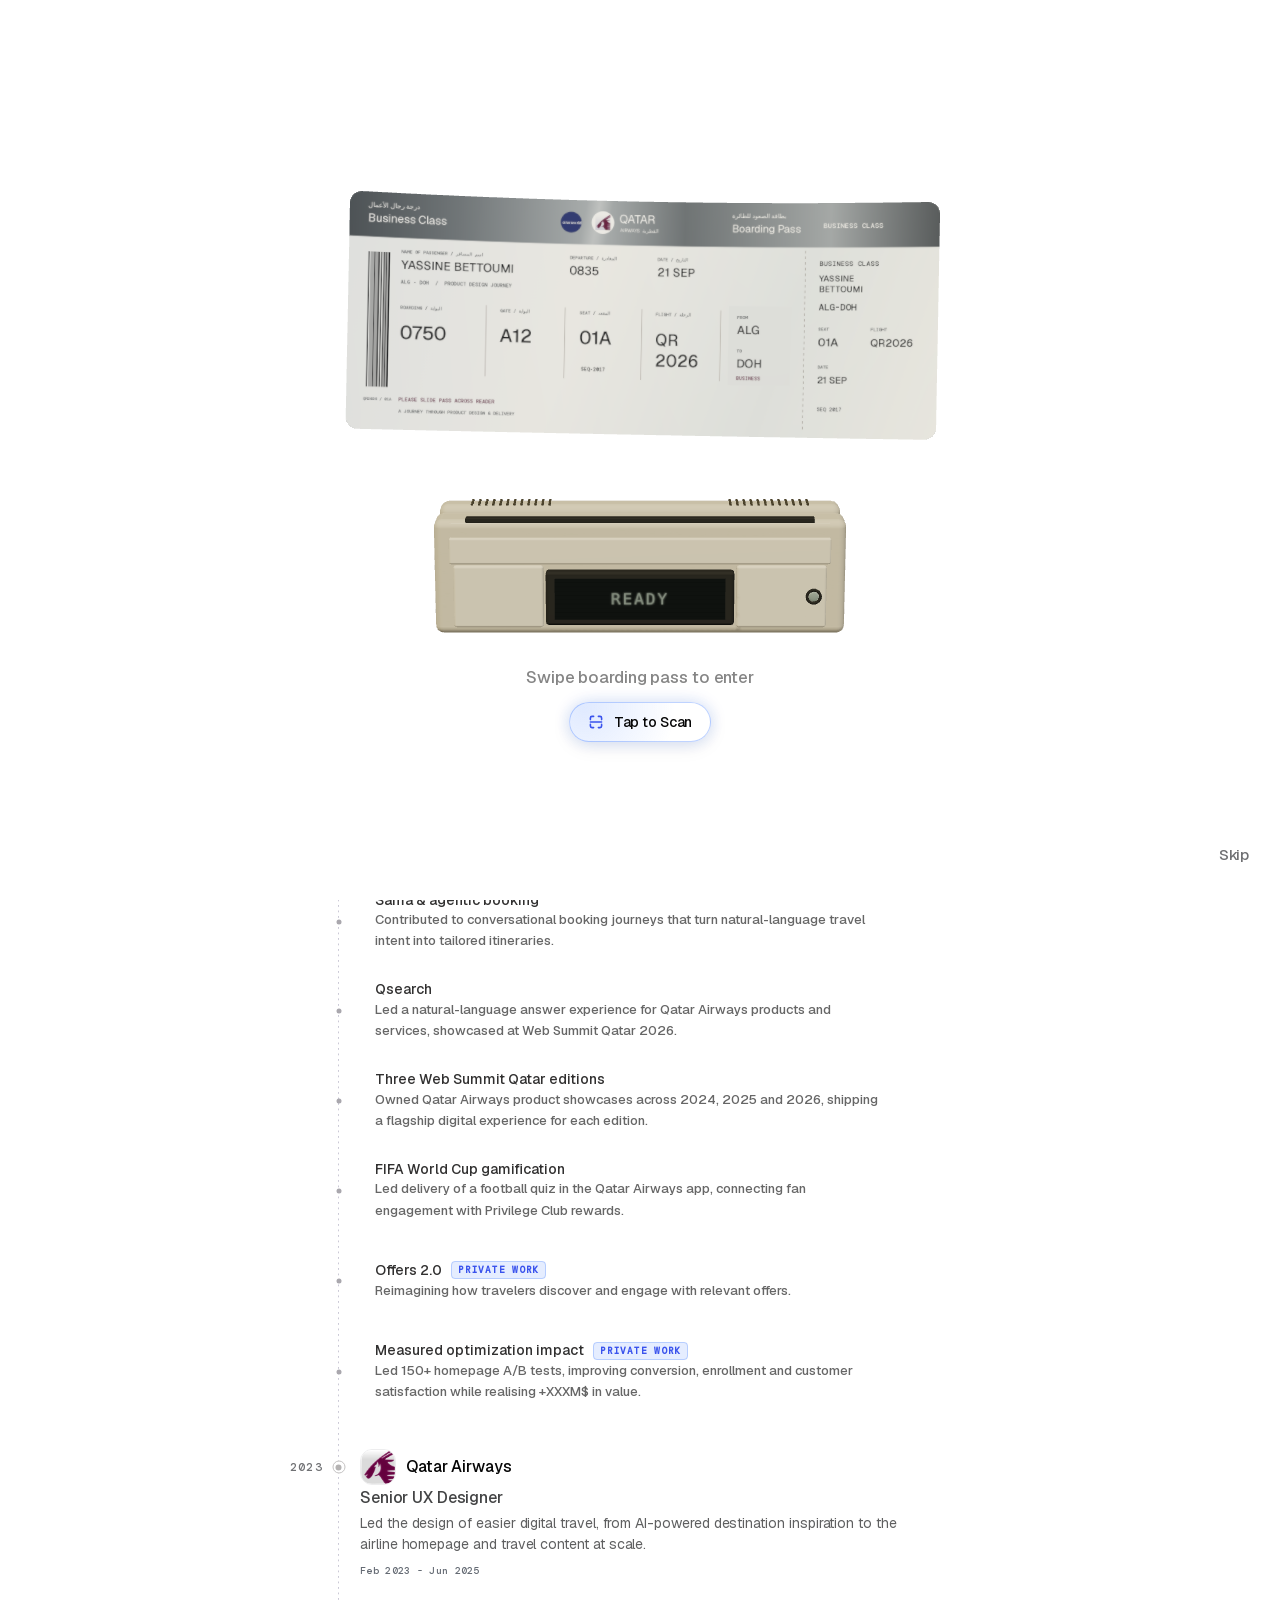
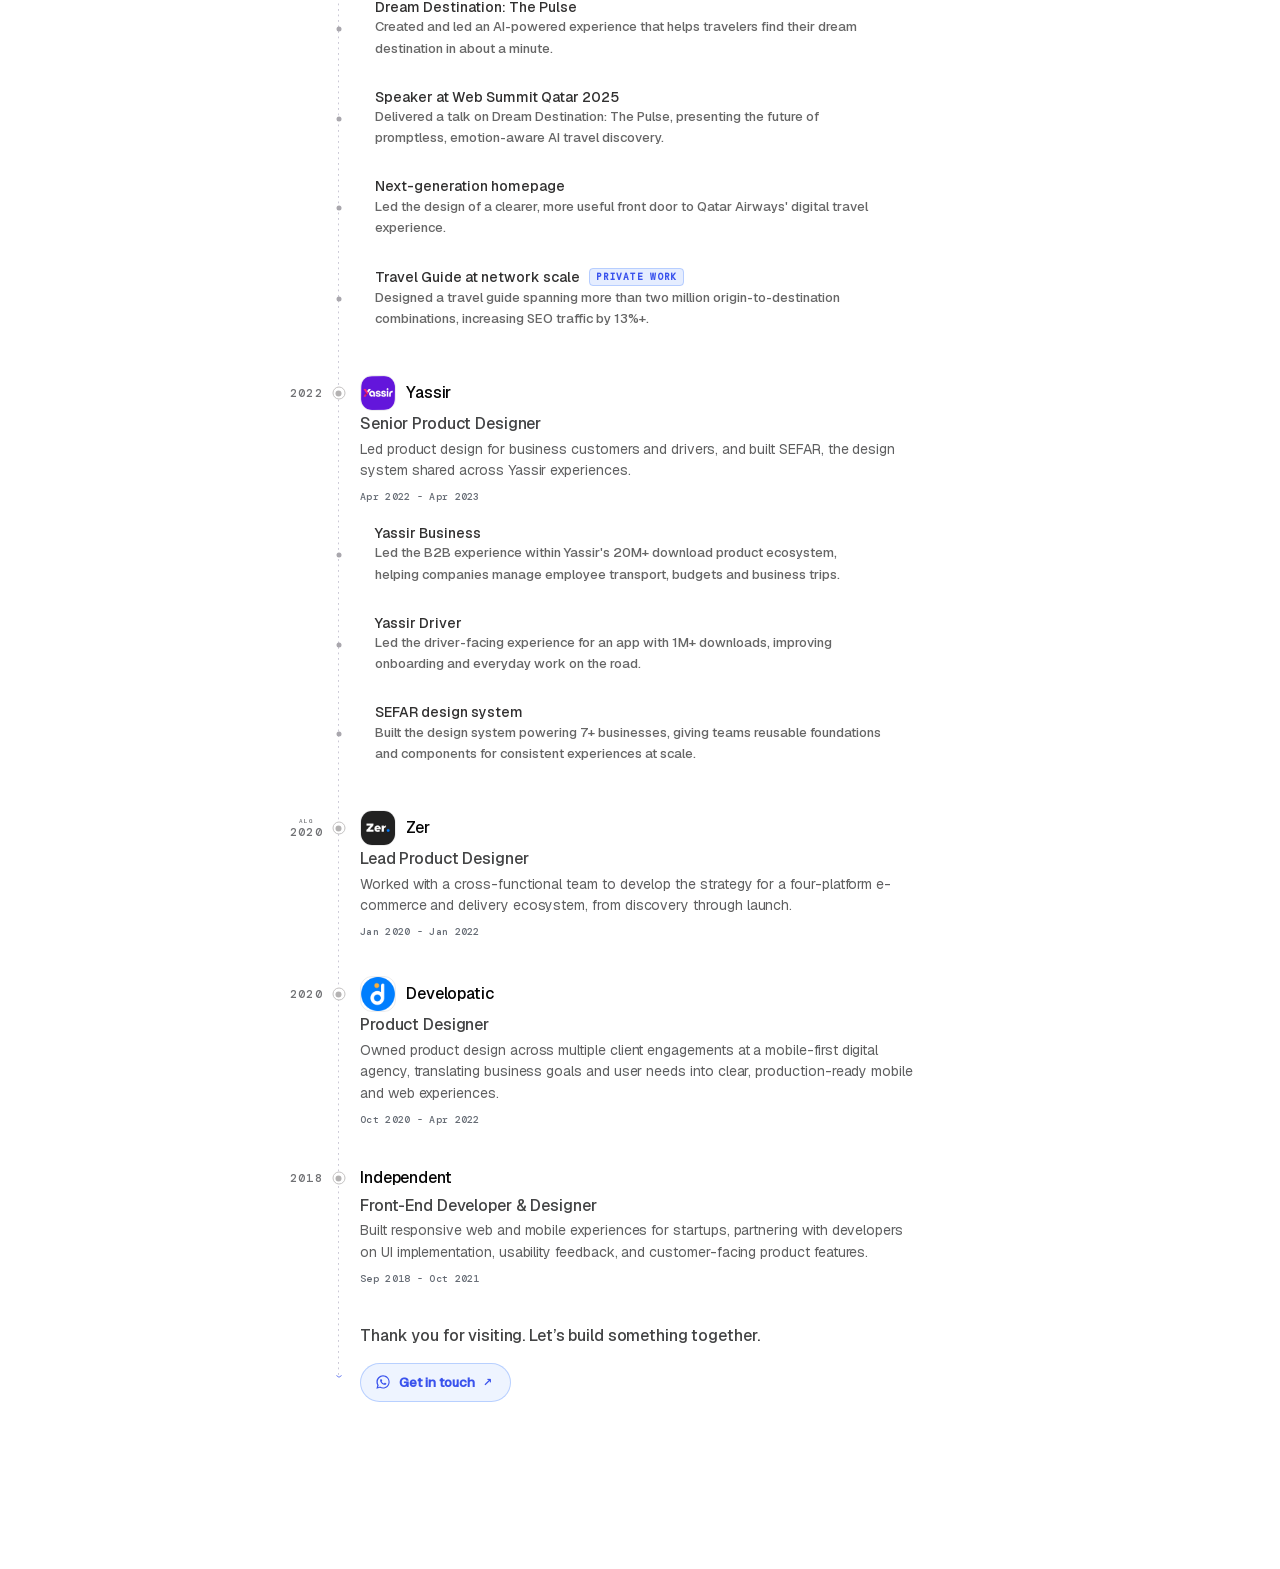
==== commit 93ddb359: "Publish centered success status" ====
--- a/index.html
+++ b/index.html
@@ -32,8 +32,8 @@
       type="font/woff2"
       crossorigin
     />
-    <script type="module" crossorigin src="/assets/index-CTFvzOcU.js"></script>
-    <link rel="stylesheet" crossorigin href="/assets/index-CVz7J5TI.css">
+    <script type="module" crossorigin src="/assets/index-DqqElIbC.js"></script>
+    <link rel="stylesheet" crossorigin href="/assets/index-4EfXE8dy.css">
   </head>
   <body>
     <div id="app"></div>
--- a/assets/index-4EfXE8dy.css
+++ b/assets/index-4EfXE8dy.css
@@ -0,0 +1 @@
+@font-face{font-family:MB Sans;src:url(/assets/a-BwCKRlZ-.woff2) format("woff2");font-weight:400;font-style:normal;font-display:swap;unicode-range:U+0000-00FF,U+0131,U+0152-0153,U+02BB-02BC,U+02C6,U+02DA,U+02DC,U+0304,U+0308,U+0329,U+2000-206F,U+20AC,U+2122,U+2191,U+2193,U+2212,U+2215,U+FEFF,U+FFFD}@font-face{font-family:MB Sans;src:url(/assets/b-C3VRySno.woff2) format("woff2");font-weight:500;font-style:normal;font-display:swap;unicode-range:U+0000-00FF,U+0131,U+0152-0153,U+02BB-02BC,U+02C6,U+02DA,U+02DC,U+0304,U+0308,U+0329,U+2000-206F,U+20AC,U+2122,U+2191,U+2193,U+2212,U+2215,U+FEFF,U+FFFD}@font-face{font-family:MB Mono;src:url(/assets/c-ClSDCIEF.woff2) format("woff2");font-weight:400;font-style:normal;font-display:swap;unicode-range:U+0000-00FF,U+0131,U+0152-0153,U+02BB-02BC,U+02C6,U+02DA,U+02DC,U+0304,U+0308,U+0329,U+2000-206F,U+20AC,U+2122,U+2191,U+2193,U+2212,U+2215,U+FEFF,U+FFFD}@font-face{font-family:MB Mono;src:url(/assets/d-CQR7nPae.woff2) format("woff2");font-weight:500;font-style:normal;font-display:swap;unicode-range:U+0000-00FF,U+0131,U+0152-0153,U+02BB-02BC,U+02C6,U+02DA,U+02DC,U+0304,U+0308,U+0329,U+2000-206F,U+20AC,U+2122,U+2191,U+2193,U+2212,U+2215,U+FEFF,U+FFFD}@font-face{font-family:MB LCD;src:url(/assets/DS-Digital-dG6DdXEc.ttf) format("truetype");font-weight:400;font-style:normal;font-display:swap}:root{--bg: var(--folio-bg);--ink: #17160f;--faint: #8c8b82;--accent: #3a53ed;--measure: 40rem;--veil-light: #ffffff;--veil-dark: #191817;--folio-bg: var(--veil-light);--folio-sans: "MB Sans", system-ui, sans-serif;--folio-mono: "MB Mono", ui-monospace, monospace;--folio-blue: #3a53ed;--path-blue-rgb: 44, 111, 255;--path-blue: rgb(var(--path-blue-rgb));--folio-mute: #707174;--folio-ink: #060606;--folio-body: #434445;--folio-rule: #cbc9d6;--surface-card: #fff;--surface-sunken: #efeaea;--surface-hover: rgba(23, 22, 15, .035);--surface-chip: #f2f0f0;--cs-ink: #111;--ink-muted: rgba(17, 17, 17, .68);--ink-title: #313030;--ink-desc: #666;--ink-gutter: #6f7073;--ink-faint: #6f7073;--ink-faint-hover: #6c6c6c;--ink-hint: #757575;--ink-link-hover: #5c5b5b;--keyline: #fff;--cs-card-line: rgba(17, 17, 17, .08);--cs-screen-line: rgba(0, 0, 0, .08);--tl-dot-line: #c3c1c1;--tl-dot-fill: #b4b2b2;--tl-dot-case: #a9a7ad;--tl-route: #747579;--shadow-rgb: 0, 0, 0;--footer-tint-rgb: 255, 255, 255;--folio-col-w: 560px;--rail-x: -21.5px;--ease-out: cubic-bezier(.23, 1, .32, 1);--avatar-lift: -4px;--avatar-dur: .32s;--avatar-scale: 1.05;--avatar-falloff: .45;--avatar-ease-in: cubic-bezier(.22, 1, .36, 1);--avatar-ease-out: cubic-bezier(.34, 3.85, .64, 1);--tl-logo-size: 28px}:root[data-theme=dark]{--folio-bg: var(--veil-dark);--ink: #f2efe9;--faint: #6e6d66;--accent: #2c6fff;--folio-blue: #2c6fff;--folio-mute: #aaa9a7;--folio-ink: #f5f3f0;--folio-body: #b9b8b6;--folio-rule: #39383f;--surface-card: #242322;--surface-sunken: #211f1f;--surface-hover: rgba(255, 255, 255, .045);--surface-chip: #2b2928;--cs-ink: #f0eeeb;--ink-muted: rgba(240, 238, 235, .7);--ink-title: #e8e6e3;--ink-desc: #a3a2a0;--ink-gutter: #aaa9a7;--ink-faint: #aaa9a7;--ink-faint-hover: #9a9999;--ink-hint: #8a8989;--ink-link-hover: #d6d4d1;--keyline: rgba(255, 255, 255, .14);--cs-card-line: rgba(255, 255, 255, .1);--cs-screen-line: rgba(255, 255, 255, .08);--tl-dot-line: #4a4848;--tl-dot-fill: #565454;--tl-dot-case: #5a585e;--tl-route: #5e5c5c;--footer-tint-rgb: 25, 24, 23}*{box-sizing:border-box;margin:0;padding:0}html{-webkit-text-size-adjust:100%}body{background:var(--bg);color:var(--ink);font-family:var(--folio-sans);font-weight:400;font-size:16px;line-height:1.55;-webkit-font-smoothing:antialiased}a{color:var(--ink);text-decoration:underline;text-decoration-color:var(--faint);text-underline-offset:3px}a:hover{text-decoration-color:var(--ink)}a:focus-visible,button:focus-visible,input:focus-visible{outline:2px solid var(--accent);outline-offset:3px;border-radius:2px}::selection{background:var(--accent);color:var(--bg)}img,video,canvas{-webkit-touch-callout:none;-webkit-user-drag:none;-webkit-user-select:none;user-select:none}video::-webkit-media-controls-download-button{display:none}video::-internal-media-controls-download-button{display:none}@media(prefers-reduced-motion:reduce){*,*:before,*:after{animation:none!important;transition:none!important}}.folio{font-family:var(--folio-sans);background:var(--folio-bg);min-height:100vh;min-height:100svh;display:flex;flex-direction:column;color:var(--ink)}.interview-card{position:fixed;top:72px;right:clamp(24px,calc((100vw - var(--folio-col-w)) / 2 - 306px),72px);z-index:10;width:320px;height:162px;border:1px solid var(--folio-rule);border-radius:10px;background:var(--folio-bg);box-shadow:0 5px 20px rgba(var(--shadow-rgb),.04)}.interview-card-heading{display:flex;flex-direction:column;align-items:center;gap:3px;padding-top:13px;color:var(--folio-ink);font-family:var(--folio-mono);text-align:center;text-transform:uppercase}.interview-card-heading strong{font-size:12px;font-weight:700;letter-spacing:1.5px}.interview-card-heading span{color:var(--folio-mute);font-size:10px;font-weight:500;letter-spacing:1.2px}.interview-card elevenlabs-convai{display:block!important;position:absolute!important;inset:48px auto auto 0!important;width:100%!important;height:max(128px,calc(100dvh - 252px))!important;min-height:128px!important;overflow:visible!important;z-index:1!important}.interview-card.agent-open{z-index:1000;border-color:transparent;background:transparent;box-shadow:none}.interview-card.agent-open:before{content:"";position:fixed;inset:0;z-index:0;background:var(--folio-bg)}.interview-card.agent-open .interview-card-heading{visibility:hidden}.interview-card.agent-open elevenlabs-convai{position:fixed!important;top:8px!important;left:8px!important;width:calc(100vw - 16px)!important;height:calc(100dvh - 16px)!important}@media(max-width:1219px){.interview-card{position:relative;order:-1;top:auto;right:auto;left:auto;width:min(216px,calc(100% - 32px));height:152px;margin:16px auto 0;flex:none}.interview-card elevenlabs-convai{height:max(128px,calc(100dvh - 186px))!important}.interview-card.agent-open elevenlabs-convai{height:calc(100dvh - 16px)!important}}body:has(#gate:not([hidden])) .interview-card{display:none!important}.folio-sticky{position:fixed;top:72px;left:clamp(24px,calc((100vw - var(--folio-col-w)) / 2 - 306px),72px);z-index:3;display:flex;align-items:center;gap:22px;pointer-events:none}.fs-rail{align-self:stretch;width:8px;flex-shrink:0;background-image:radial-gradient(circle at .8px .8px,var(--folio-rule) .8px,transparent .9px);background-size:3.2px 3.6px}.fs-lines{padding:12px 0;font-family:var(--folio-mono);font-weight:500;font-size:12px;line-height:1.8;letter-spacing:1.84px;text-transform:uppercase;color:var(--folio-mute);white-space:nowrap}.fs-name{color:var(--folio-ink);font-size:16px}.fs-phone{color:inherit;text-decoration:none;pointer-events:auto;font-variant-numeric:tabular-nums;transition:color .2s ease,opacity .2s ease}.fs-phone:hover,.fs-phone:focus-visible{color:var(--folio-ink);opacity:1}.folio-col{width:min(100% - 3rem,var(--folio-col-w));margin:0 auto;padding:80px 0 168px;flex:1 0 auto;display:flex;flex-direction:column;align-items:center;gap:48px}.folio-intro{width:100%;max-width:460px;margin-top:-28px;text-align:center}.folio-tagline{font-weight:500;font-size:16px;line-height:1.8;letter-spacing:-.12px;color:var(--folio-ink)}.folio-sub{font-weight:400;font-size:16px;line-height:1.6;letter-spacing:-.12px;color:var(--folio-body);opacity:.8}.folio-track{position:relative;width:100%;display:flex;flex-direction:column;gap:36px;--entry-indent: 0px}.plan-head{position:absolute;left:-3px;top:-106px;width:48px;text-align:center;color:var(--folio-blue)}.plan-label{display:block;font-family:var(--folio-mono);font-weight:500;font-size:6px;line-height:6px;letter-spacing:.76px;text-transform:uppercase}.plan-plane{display:block;width:16px;height:15px;margin:10px auto 0}.folio-path{position:absolute;left:calc(var(--rail-x) - .5px);top:-65px;bottom:var(--rail-tail, 24px);width:1px}.path-curve{position:absolute;left:0;top:0;width:44px;height:110px;overflow:visible}.pc-dots{stroke:var(--folio-rule);stroke-width:1;stroke-dasharray:2 3.5;stroke-linecap:round}.pc-lit{stroke:var(--path-blue);stroke-width:1.25;stroke-linecap:round;filter:drop-shadow(0 0 3px rgba(var(--path-blue-rgb),.2))}.path-rail{position:absolute;left:0;top:110px;bottom:0;width:1px;background-image:linear-gradient(to bottom,var(--folio-rule) 0 2px,transparent 2px 5.5px);background-size:1px 5.5px}.path-lit{position:absolute;left:0;top:0;width:100%;height:100%;background:var(--path-blue);box-shadow:0 0 4px rgba(var(--path-blue-rgb),.2),0 0 10px rgba(var(--path-blue-rgb),.2),0 0 20px rgba(var(--path-blue-rgb),.14);opacity:min(1,calc(var(--rail-p, 0) * 60));transform:scaleY(var(--rail-p, 0));transform-origin:center top;will-change:transform}.path-glow{position:absolute;left:50%;top:0;width:5px;height:5px;border-radius:50%;background:var(--path-blue);box-shadow:0 0 5px 1px rgba(var(--path-blue-rgb),.2),0 0 12px 3px rgba(var(--path-blue-rgb),.2);opacity:min(1,calc((1 - var(--rail-p, 0)) * 25));transform:translate(-50%,calc(var(--rail-y, 0) * 1px - 50%));will-change:transform}.path-tip{position:absolute;left:50%;bottom:-1px;width:7px;height:3px;transform:translate(-50%);overflow:visible}.path-tip path{stroke:var(--folio-blue);stroke-width:1;stroke-linecap:round;stroke-linejoin:round;fill:none}.tl-dot{position:absolute;left:calc(var(--rail-x) - var(--entry-indent));top:50%;transform:translate(-50%,-50%);border-radius:50%;z-index:1}.tl-dot-now,.tl-dot-past{width:13px;height:13px;background:var(--folio-bg);border:1px solid var(--tl-dot-line);transition:border-color .3s var(--ease-out)}.tl-dot-now:after,.tl-dot-past:after{content:"";position:absolute;left:50%;top:50%;width:6px;height:6px;transform:translate(-50%,-50%);border-radius:50%;background:var(--tl-dot-fill);transition:background-color .3s var(--ease-out)}.tl-dot-case{width:5px;height:5px;background:var(--tl-dot-case);--pulse-to: 3.6;transition:background-color .3s var(--ease-out)}.tl-dot.is-lit{border-color:var(--folio-blue)}.tl-dot.is-lit:after{background:var(--folio-blue)}.tl-dot-case.is-lit{background:var(--folio-blue)}.tl-dot:before{content:"";position:absolute;left:50%;top:50%;width:100%;height:100%;border-radius:50%;border:1px solid var(--folio-blue);transform:translate(-50%,-50%);opacity:0;pointer-events:none}.tl-dot.is-lit:before{animation:dotPulse .72s var(--ease-out)}@keyframes dotPulse{0%{opacity:.45;transform:translate(-50%,-50%) scale(1)}to{opacity:0;transform:translate(-50%,-50%) scale(var(--pulse-to, 2.4))}}@media(prefers-reduced-motion:reduce){.tl-dot.is-lit:before{animation:none}}.folio-timeline{list-style:none;width:100%;display:flex;flex-direction:column;gap:36px}.tl-entry{position:relative;display:flex;flex-direction:column}.tl-year{position:absolute;left:-70px;top:50%;transform:translateY(-50%);width:33px;text-align:center;font-family:var(--folio-mono);font-weight:500;text-transform:uppercase}.tl-route{display:block;font-size:6px;line-height:7px;letter-spacing:.9px;color:var(--tl-route)}.tl-yearnum{display:block;font-size:12px;line-height:14px;letter-spacing:1.05px;color:var(--folio-mute)}.tl-logos{display:flex;align-items:center;margin-bottom:6px}.tl-avatar{position:relative;display:block;flex-shrink:0}.tl-avatar+.tl-avatar{margin-left:-6px}.tl-logo{width:38px;height:38px;box-sizing:border-box;border:.75px solid rgba(255,255,255,.82);border-radius:11px;overflow:hidden;display:flex;align-items:center;justify-content:center;flex-shrink:0;isolation:isolate;background:radial-gradient(circle at 24% 16%,rgba(255,255,255,.98),transparent 38%),linear-gradient(145deg,#ffffffc2,#e8edff57);-webkit-backdrop-filter:blur(14px) saturate(150%);backdrop-filter:blur(14px) saturate(150%);box-shadow:inset 0 1px #fffffff2,inset 0 -1px #5267be1a,0 2px 5px #272e4d1a,0 9px 20px #37437424}.tl-logo:after{content:"";position:absolute;inset:1px;z-index:2;border-radius:9px;pointer-events:none;background:linear-gradient(125deg,#ffffff9e,#fff0 38%,#6f89ff1a 72%,#ffffff4d)}.tl-logo img{width:27px;height:27px;object-fit:cover;border-radius:7px;display:block;transform:none;box-shadow:0 2px 6px #14192c29}.tl-logo img[src$="/qatar.jpg"]{object-fit:cover;mix-blend-mode:multiply;box-shadow:none}.t-avatar{transform-origin:center;transform:translateY(var(--shift, 0px)) scale(var(--scale-active, 1));transition:transform var(--avatar-dur) var(--avatar-ease-in);will-change:transform}@media(prefers-reduced-motion:reduce){.t-avatar{transition:none!important;transform:none!important}}.tl-head{position:relative;display:flex;align-items:center;gap:10px}.tl-company{font-weight:500;font-size:16px;line-height:1.8;letter-spacing:-.12px;color:var(--folio-ink);text-decoration:none}.tl-company:hover{text-decoration:underline;text-underline-offset:3px}.tl-badge{font-family:var(--folio-mono);font-weight:500;font-size:12px;line-height:.99;letter-spacing:.96px;text-transform:uppercase;color:var(--folio-blue);padding-top:3px}.tl-body{padding-left:0}.tl-role{font-weight:500;font-size:16px;line-height:1.6;letter-spacing:-.12px;color:var(--folio-body);margin-bottom:2px}.tl-desc{font-weight:400;font-size:14px;line-height:1.55;letter-spacing:-.06px;color:var(--folio-body);opacity:.85;max-width:none}.tl-cases{list-style:none;margin-top:10px;display:flex;flex-direction:column;gap:10px}.case{position:relative;display:flex;align-items:center;gap:7px;padding:2px 15px;border-radius:16px;text-decoration:none;background:transparent;transition:background-color .26s var(--ease-out)}.case.is-static{cursor:default}.case:not(.is-static):hover{background:var(--surface-hover)}.case-shots{position:relative;width:66px;height:63px;flex-shrink:0}.case-icon{position:relative;width:36px;height:36px;margin:4px 6px;flex-shrink:0;display:grid;place-items:center;border-radius:10px;isolation:isolate;overflow:hidden;box-sizing:border-box;background:radial-gradient(circle at 18% 14%,rgba(255,255,255,.96) 0%,transparent 42%),radial-gradient(circle at 82% 86%,rgba(var(--app-tint-rgb, 58, 83, 237),.16) 0%,transparent 56%),linear-gradient(145deg,#ffffffe0,#f4f6fca6);-webkit-backdrop-filter:blur(16px) saturate(180%);backdrop-filter:blur(16px) saturate(180%);border:.75px solid rgba(255,255,255,.9);box-shadow:inset 0 1px 1.2px #fffffffa,inset 0 -1px 1px rgba(var(--app-tint-rgb, 58, 83, 237),.08),0 1.5px 4px #14192d0a,0 6px 18px rgba(var(--app-tint-rgb, 58, 83, 237),.09);transition:transform .38s var(--avatar-ease-in),box-shadow .38s var(--avatar-ease-in),border-color .3s ease}.case-icon:after{content:"";position:absolute;inset:1px;border-radius:9px;pointer-events:none;z-index:2;background:linear-gradient(135deg,#ffffffb8,#fff0 42%,rgba(var(--app-tint-rgb, 58, 83, 237),.06) 75%,#fff6);opacity:.85;transition:opacity .35s ease}.case-icon svg{position:relative;z-index:1;width:17px;height:17px;overflow:visible;fill:none;stroke:currentColor;stroke-width:1.8;stroke-linecap:round;stroke-linejoin:round;color:var(--app-accent, var(--folio-blue));filter:drop-shadow(0 1px 2px rgba(var(--app-tint-rgb, 58, 83, 237),.22));transition:transform .38s var(--avatar-ease-in),filter .38s ease}.case:not(.is-static):hover .case-icon,.case:not(.is-static):focus-visible .case-icon{transform:translateY(-2.5px) scale(1.04);box-shadow:inset 0 1px 1.5px #fff,inset 0 -1px 1.5px rgba(var(--app-tint-rgb, 58, 83, 237),.14),0 4px 10px rgba(var(--app-tint-rgb, 58, 83, 237),.18),0 14px 28px rgba(var(--app-tint-rgb, 58, 83, 237),.16);border-color:#fff}.case:not(.is-static):hover .case-icon:after,.case:not(.is-static):focus-visible .case-icon:after{opacity:1}.case:not(.is-static):hover .case-icon svg,.case:not(.is-static):focus-visible .case-icon svg{transform:scale(1.08);filter:drop-shadow(0 2px 5px rgba(var(--app-tint-rgb, 58, 83, 237),.38))}.case-icon-app{background:transparent!important;border:none!important;box-shadow:none!important;backdrop-filter:none!important;-webkit-backdrop-filter:none!important;overflow:visible!important;filter:none!important}.case-icon-app:after,.case-icon-app:before{display:none!important}.case-badge-img{width:36px;height:36px;border-radius:9px;object-fit:contain;display:block;box-shadow:0 1px 3px #00000014,0 3px 8px #0000000a;border:none;transition:transform .38s var(--avatar-ease-in),box-shadow .38s var(--avatar-ease-in),filter .38s ease}.case:hover .case-badge-img,.case:focus-visible .case-badge-img{transform:translateY(-1.5px) scale(1.05);box-shadow:0 3px 10px #0000001f,0 8px 18px #00000014;filter:brightness(1.03)}:root[data-theme=dark] .case-icon-app{background:transparent!important;border:none!important;box-shadow:none!important}:root[data-theme=dark] .case-badge-img{border:none;box-shadow:0 2px 8px #00000059,0 6px 16px #00000040}:root[data-theme=dark] .case:hover .case-badge-img,:root[data-theme=dark] .case:focus-visible .case-badge-img{box-shadow:0 4px 14px #00000073,0 10px 24px #00000059}:root[data-theme=dark] .case-icon{background:radial-gradient(circle at 18% 14%,rgba(255,255,255,.18) 0%,transparent 40%),radial-gradient(circle at 82% 86%,rgba(var(--app-tint-rgb, 77, 124, 254),.22) 0%,transparent 60%),linear-gradient(145deg,#ffffff1a,#ffffff05);border-color:#ffffff29;box-shadow:inset 0 1px 1px #ffffff47,inset 0 -1px 1px #00000073,0 2px 6px #00000059,0 8px 24px rgba(var(--app-tint-rgb, 77, 124, 254),.18)}:root[data-theme=dark] .case-icon:after{background:linear-gradient(135deg,#ffffff38,#fff0 42%,rgba(var(--app-tint-rgb, 77, 124, 254),.12) 75%,#ffffff1a)}:root[data-theme=dark] .case:not(.is-static):hover .case-icon,:root[data-theme=dark] .case:not(.is-static):focus-visible .case-icon{border-color:#ffffff52;box-shadow:inset 0 1px 1.5px #ffffff6b,inset 0 -1px 1.5px #0009,0 4px 12px #00000080,0 16px 36px rgba(var(--app-tint-rgb, 77, 124, 254),.3)}.case-icon-accountmgmt{--app-accent: #0284c7;--app-tint-rgb: 2, 132, 199}.case-icon-accountstrategy,.case-icon-seo{--app-accent: #2563eb;--app-tint-rgb: 37, 99, 235}.case-icon-paidmedia{--app-accent: #ea580c;--app-tint-rgb: 234, 88, 12}.case-icon-shopify{--app-accent: #059669;--app-tint-rgb: 5, 150, 105}.case-icon-email{--app-accent: #0284c7;--app-tint-rgb: 2, 132, 199}.case-icon-analytics{--app-accent: #7c3aed;--app-tint-rgb: 124, 58, 237}.case-icon-nexus{--app-accent: #8b5cf6;--app-tint-rgb: 139, 92, 246}.case-icon-prepflow{--app-accent: #65a30d;--app-tint-rgb: 101, 163, 13}.case-icon-promptilo{--app-accent: #4f46e5;--app-tint-rgb: 79, 70, 229}.case-icon-skinny{--app-accent: #c48b9f;--app-tint-rgb: 196, 139, 159}.case-icon-timer-gym,.case-icon-timergym{--app-accent: #a3e635;--app-tint-rgb: 163, 230, 53}.case-icon-voicy{--app-accent: #8a70ff;--app-tint-rgb: 138, 112, 255}.case-icon-knowledge{--app-accent: #475569;--app-tint-rgb: 71, 85, 105}.case-icon-discount{--app-accent: #d97706;--app-tint-rgb: 217, 119, 6}.case-icon-aeo{--app-accent: #3a53ed;--app-tint-rgb: 58, 83, 237}:root[data-theme=dark] .case-icon-accountmgmt{--app-accent: #38bdf8;--app-tint-rgb: 56, 189, 248}:root[data-theme=dark] .case-icon-accountstrategy{--app-accent: #60a5fa;--app-tint-rgb: 96, 165, 250}:root[data-theme=dark] .case-icon-seo{--app-accent: #60a5fa;--app-tint-rgb: 96, 165, 250}:root[data-theme=dark] .case-icon-paidmedia{--app-accent: #fb923c;--app-tint-rgb: 251, 146, 60}:root[data-theme=dark] .case-icon-shopify{--app-accent: #34d399;--app-tint-rgb: 52, 211, 153}:root[data-theme=dark] .case-icon-email{--app-accent: #38bdf8;--app-tint-rgb: 56, 189, 248}:root[data-theme=dark] .case-icon-analytics{--app-accent: #a78bfa;--app-tint-rgb: 167, 139, 250}:root[data-theme=dark] .case-icon-nexus{--app-accent: #c084fc;--app-tint-rgb: 192, 132, 252}:root[data-theme=dark] .case-icon-prepflow{--app-accent: #a3e635;--app-tint-rgb: 163, 230, 53}:root[data-theme=dark] .case-icon-promptilo{--app-accent: #818cf8;--app-tint-rgb: 129, 140, 248}:root[data-theme=dark] .case-icon-skinny{--app-accent: #e2aab9;--app-tint-rgb: 226, 170, 185}:root[data-theme=dark] .case-icon-timer-gym,:root[data-theme=dark] .case-icon-timergym{--app-accent: #bef264;--app-tint-rgb: 190, 242, 100}:root[data-theme=dark] .case-icon-voicy{--app-accent: #a78bfa;--app-tint-rgb: 167, 139, 250}:root[data-theme=dark] .case-icon-knowledge{--app-accent: #94a3b8;--app-tint-rgb: 148, 163, 184}:root[data-theme=dark] .case-icon-discount{--app-accent: #fbbf24;--app-tint-rgb: 251, 191, 36}:root[data-theme=dark] .case-icon-aeo{--app-accent: #2c6fff;--app-tint-rgb: 44, 111, 255}.cs-shot{position:absolute;left:50%;top:50%;border:1.5px solid var(--keyline);border-radius:2.5px;overflow:hidden;box-shadow:0 .85px 5px rgba(var(--shadow-rgb),.1),0 .43px 1.3px rgba(var(--shadow-rgb),.06);transform:translate(-50%,-50%) translate(var(--x),var(--y)) rotate(var(--r)) scale(var(--s, 1));transition:transform .38s var(--avatar-ease-in)}.cs-shot img{display:block;width:100%;height:100%;object-fit:cover}.cs-shot:nth-child(1){width:25.7px;height:34.1px;z-index:1;--x: -13.7px;--y: -.8px;--r: -9.94deg}.cs-shot:nth-child(2){width:35px;height:46.3px;z-index:3;--x: -1.6px;--y: -.7px;--r: 0deg}.cs-shot:nth-child(3){width:30px;height:39.7px;z-index:2;--x: 11.3px;--y: .5px;--r: 7.21deg}.case:not(.is-static):hover .cs-shot:nth-child(1){--x: -18px;--y: -3px;--r: -15deg}.case:not(.is-static):hover .cs-shot:nth-child(2){--y: -3px;--s: 1.03}.case:not(.is-static):hover .cs-shot:nth-child(3){--x: 15.5px;--y: -2px;--r: 12deg}.case-text{display:flex;flex-direction:column;justify-content:center;flex:1 0 0;min-width:0}.case-title{font-weight:500;font-size:14px;line-height:17.5px;color:var(--ink-title)}.case-desc{font-weight:500;font-size:13px;line-height:21.13px;color:var(--ink-desc)}.folio-outro{position:relative;display:flex;flex-wrap:wrap;align-items:center;gap:24px}.outro-text{flex:1 1 260px;min-width:min(100%,260px)}.outro-title{font-weight:500;font-size:16px;line-height:1.6;letter-spacing:-.12px;color:var(--folio-body)}.outro-whatsapp-cta{display:inline-flex;align-items:center;gap:8px;margin-top:14px;padding:8px 18px 8px 14px;border-radius:999px;font-family:inherit;font-size:13.5px;font-weight:600;text-decoration:none;background:rgba(var(--path-blue-rgb),.08);color:var(--folio-blue);border:1px solid rgba(var(--path-blue-rgb),.28);transition:all .22s var(--ease-out)}.outro-whatsapp-cta:hover{background:var(--folio-blue);color:#fff;border-color:var(--folio-blue);transform:translateY(-1px);box-shadow:0 4px 16px rgba(var(--path-blue-rgb),.3)}.outro-whatsapp-cta svg{flex-shrink:0}.memories{position:relative;width:161px;height:62px;flex-shrink:0;margin-right:29px;--mem-w: 42.4px;--mem-h: 56.5px;--mem-b: 1.234px}.mem-card{position:absolute;left:50%;top:50%;width:var(--mem-w);height:var(--mem-h);border:var(--mem-b) solid var(--keyline);border-radius:5.65px;overflow:visible;transform:translate(-50%,-50%) translate(var(--x),var(--y)) rotate(var(--r)) scale(var(--s, 1));box-shadow:0 .6px 3.6px rgba(var(--shadow-rgb),.1),0 .3px .9px rgba(var(--shadow-rgb),.06);transition:transform .42s var(--avatar-ease-in),box-shadow .42s var(--avatar-ease-in)}.mem-card img{display:block;width:100%;height:100%;object-fit:cover;border-radius:4.4px}.mem-card img.is-turned{position:absolute;left:50%;top:50%;width:calc(var(--mem-h) - var(--mem-b) * 2);height:calc(var(--mem-w) - var(--mem-b) * 2);transform:translate(-50%,-50%) rotate(-90deg)}.mem-card.is-active{box-shadow:0 6px 18px rgba(var(--shadow-rgb),.16),0 1px 3px rgba(var(--shadow-rgb),.08)}.mem-tip{position:absolute;left:50%;bottom:calc(100% + 9px);transform:translate(-50%) rotate(calc(var(--r) * -1));padding:3px 8px;border-radius:6px;background:#141313eb;color:#fff;font-family:var(--folio-mono);font-weight:500;font-size:9px;line-height:1.5;letter-spacing:.6px;text-transform:uppercase;white-space:nowrap;pointer-events:none;animation:memTipIn .18s var(--ease-out) both}@keyframes memTipIn{0%{opacity:0;transform:translate(-50%) rotate(calc(var(--r) * -1)) translateY(4px)}to{opacity:1;transform:translate(-50%) rotate(calc(var(--r) * -1)) translateY(0)}}@media(prefers-reduced-motion:reduce){.cs-shot,.mem-card{transition:none!important}.mem-tip{animation:none}}.folio-footer,.folio-footer-fx{position:fixed;left:0;right:0;bottom:0}.folio-footer-fx{height:160px;z-index:4;pointer-events:none}.folio-footer-fx .pb{position:absolute;inset:0}.pb1{backdrop-filter:blur(.6px);-webkit-backdrop-filter:blur(.6px);-webkit-mask-image:linear-gradient(to top,#000 0%,#000 92%,transparent 100%);mask-image:linear-gradient(to top,#000 0%,#000 92%,transparent 100%)}.pb2{backdrop-filter:blur(1.5px);-webkit-backdrop-filter:blur(1.5px);-webkit-mask-image:linear-gradient(to top,#000 0%,#000 55%,transparent 80%);mask-image:linear-gradient(to top,#000 0%,#000 55%,transparent 80%)}.pb3{backdrop-filter:blur(3px);-webkit-backdrop-filter:blur(3px);-webkit-mask-image:linear-gradient(to top,#000 0%,#000 35%,transparent 60%);mask-image:linear-gradient(to top,#000 0%,#000 35%,transparent 60%)}.pb4{backdrop-filter:blur(6px);-webkit-backdrop-filter:blur(6px);-webkit-mask-image:linear-gradient(to top,#000 0%,#000 20%,transparent 42%);mask-image:linear-gradient(to top,#000 0%,#000 20%,transparent 42%)}.pb5{backdrop-filter:blur(12px);-webkit-backdrop-filter:blur(12px);-webkit-mask-image:linear-gradient(to top,#000 0%,#000 8%,transparent 25%);mask-image:linear-gradient(to top,#000 0%,#000 8%,transparent 25%)}.folio-footer-tint{position:absolute;inset:0;background:linear-gradient(to top,rgba(var(--footer-tint-rgb),.9),rgba(var(--footer-tint-rgb),.55) 45%,rgba(var(--footer-tint-rgb),0))}.folio-footer{z-index:5;padding:44px 0 32px}.folio-footer-inner{width:min(100% - 3rem,560px);margin:0 auto;display:flex;justify-content:center}.ff-links{display:flex;align-items:center;justify-content:center;flex-wrap:wrap;gap:17px}.ff-link{display:inline-flex;align-items:center;background:none;border:none;padding:2px 10px;border-radius:999px;cursor:pointer;font-family:var(--folio-mono);font-weight:500;font-size:12px;line-height:1.8;letter-spacing:2.16px;text-transform:uppercase;color:var(--folio-mute);text-decoration:none;transition:color .16s var(--ease-out),background-color .16s var(--ease-out)}.ff-link:hover{color:var(--ink-link-hover);background:var(--surface-chip)}.ff-link-label{display:inline-block;transition:transform .16s var(--ease-out)}.ff-link:hover .ff-link-label{transform:scale(1.05)}.gate{position:fixed;inset:0;display:grid;place-items:center;background:var(--bg);z-index:10}.gate.light{background:var(--folio-bg);color:var(--ink)}.pass-stage{position:fixed;inset:0;z-index:10}.pass-canvas{position:absolute;inset:0}.pass-canvas canvas{touch-action:none}.pass-hint{position:absolute;left:50%;transform:translate(-50%);top:calc(var(--reader-bottom-px, 50%) + 40px);color:var(--ink-hint);font-size:1.05rem;pointer-events:auto;cursor:pointer;font-family:var(--folio-sans);font-weight:500;letter-spacing:-.006em;text-align:center;white-space:nowrap;opacity:.88;transition:opacity .2s ease,transform .2s ease;-webkit-user-select:none;user-select:none}.pass-hint:hover{opacity:1;transform:translate(-50%) scale(1.03)}.pass-hint.shimmer{color:transparent;background-image:linear-gradient(90deg,var(--ink-hint) 0%,var(--ink-hint) 42%,var(--folio-ink) 50%,var(--ink-hint) 58%,var(--ink-hint) 100%);background-size:250% 100%;-webkit-background-clip:text;background-clip:text;animation:hint-shimmer 2.2s linear infinite}@keyframes hint-shimmer{0%{background-position:100% 0}to{background-position:0% 0}}.pass-fade{position:absolute;inset:0;background:var(--folio-bg);opacity:0;pointer-events:none;transition:opacity .7s ease}.pass-fade.on{opacity:1}.skip-link{position:absolute;right:40px;bottom:40px;color:var(--ink-faint);font-size:.95rem;background:none;border:none;cursor:pointer;font-family:var(--folio-sans);font-weight:500;letter-spacing:-.015em;text-decoration:none;white-space:nowrap;padding:0}.skip-link:hover{color:var(--ink-faint-hover)}@media(max-width:768px){.pass-hint{font-size:.95rem}.skip-link{font-size:.85rem}}@media(max-width:480px){.pass-hint{font-size:.85rem}.skip-link{font-size:.8rem}}@media(max-height:500px){.pass-hint{top:calc(var(--reader-bottom-px, 50%) + 14px);font-size:.85rem}}@keyframes itemReveal{0%{opacity:0;filter:blur(8px);transform:translateY(-12px) scale(.985)}to{opacity:var(--reveal-opacity, 1);filter:blur(0);transform:translateY(0) scale(1)}}.reveal,.tl-entry{animation:itemReveal .4s var(--ease-out) both;animation-delay:var(--reveal-delay, 0ms)}.folio.booting .reveal,.folio.booting .tl-entry{animation-play-state:paused}.folio-window{--reveal-delay: 0ms}.folio-intro{--reveal-delay: 60ms;--reveal-opacity: .8}.tl-entry:nth-child(1){--reveal-delay: .12s}.tl-entry:nth-child(2){--reveal-delay: .18s}.tl-entry:nth-child(3){--reveal-delay: .24s}.tl-entry:nth-child(4){--reveal-delay: .3s}.tl-entry:nth-child(5){--reveal-delay: .36s}.tl-entry:nth-child(6){--reveal-delay: .42s}.tl-entry:nth-child(7){--reveal-delay: .48s}.tl-entry:nth-child(8){--reveal-delay: .54s}.tl-entry:nth-child(n+9){--reveal-delay: .6s}.is-recolouring body,.is-recolouring .folio,.is-recolouring .folio *,.is-recolouring .folio *:before,.is-recolouring .folio *:after{transition-property:color,fill,stroke;transition-duration:.52s;transition-timing-function:var(--ease-out);transition-delay:0ms}.is-recolouring .folio-window,.is-recolouring .folio-window *{transition:none}.folio-window{position:relative;z-index:6;display:flex;flex-direction:column;align-items:center;gap:12px}@keyframes itemRevealReduced{0%{opacity:0}to{opacity:var(--reveal-opacity, 1)}}@media(prefers-reduced-motion:reduce){.reveal,.tl-entry{animation:itemRevealReduced .2s var(--ease-out) both;animation-delay:0ms}.is-recolouring body,.is-recolouring .folio,.is-recolouring .folio *,.is-recolouring .folio *:before,.is-recolouring .folio *:after{transition-duration:.2s}}.splash{position:fixed;inset:0;z-index:100;display:grid;place-items:center;padding:0 6vw;background:var(--folio-bg);transition:opacity .28s ease,filter .28s ease}.splash.is-leaving{opacity:0;filter:blur(6px);pointer-events:none}.splash-monogram svg{display:block;width:60px;height:60px}.splash-monogram-mark{transform-origin:50px 50px;animation:splashMarkIn .62s var(--ease-out) both}@keyframes splashMarkIn{0%{transform:scale(.72);opacity:0}to{transform:scale(1);opacity:1}}@media(prefers-reduced-motion:reduce){.splash-monogram-mark{animation:splashMarkIn .2s ease both}.splash-monogram animate{display:none}}html.is-covered,html.is-covered body{overflow:hidden}.sr-only{position:absolute;width:1px;height:1px;padding:0;margin:-1px;overflow:hidden;clip:rect(0,0,0,0);white-space:nowrap;border:0}@media(max-width:1219px){.folio-sticky{position:static;align-self:center;padding:36px 16px 0;gap:0;pointer-events:auto}.fs-rail{display:none}.fs-lines{padding:0;text-align:center}.folio-top-actions{position:static;top:auto;right:auto;margin:14px auto 0;display:flex;justify-content:center;z-index:1}.folio-col{padding-top:24px}.folio-intro{margin-top:-34px}}@media(max-width:760px){.folio-track{--rail-x: 3.5px;--entry-indent: 32px;--plan-centre: 1;gap:44px;margin-top:97px}.folio-timeline{gap:48px}.plan-head{left:calc(50% - 24px);top:-115px}.folio-path{top:-74px}.path-rail{top:75px}.tl-entry,.folio-outro{padding-left:var(--entry-indent)}.tl-year{display:none}.memories{margin-right:0}}@media(max-width:620px){.folio-sticky{padding:28px 16px 0}.folio-top-actions{position:static;top:auto;right:auto;margin:12px auto 0;display:flex;justify-content:center}.top-cv-btn{padding:6px 14px 6px 11px;font-size:12px;gap:6px;min-height:38px}.top-cv-badge{font-size:9px;padding:2px 6px}.folio-col{padding-top:2.5vh;gap:40px}.wide-only{display:none}.case{padding-left:8px;padding-right:8px}.ff-links{gap:4px}.ff-link{font-size:10px;letter-spacing:1.1px;padding:2px 6px}}[hidden]{display:none!important}h1,h2,h3{font-size:inherit;font-weight:inherit}.fs-name{font-family:inherit;font-weight:inherit;line-height:inherit}.tl-company a{color:inherit;text-decoration:none}.tl-company a:hover{text-decoration:underline}.tl-dates{font:10px/1.6 var(--folio-mono);letter-spacing:.3px;color:#656b74;font-weight:500;margin-top:7px}.tl-logo{text-decoration:none}.logo-initial{font:12px/28px var(--folio-mono);width:100%;text-align:center;color:var(--folio-blue)}.t-avatar:hover{transform:translateY(-4px) scale(1.05)}.case-arrow{opacity:0;color:var(--folio-mute);font-size:14px;transition:opacity .2s,transform .2s}.case:not(.is-static):hover .case-arrow,.case:not(.is-static):focus-visible .case-arrow{opacity:1;transform:translate(2px,-2px)}.folio-sub{max-width:460px}.plane-window{position:relative;width:200px;height:300px;margin:auto;isolation:isolate;-webkit-user-select:none;user-select:none;--shade: 0}.window-layer,.window-shade{position:absolute;inset:0;width:100%;height:100%;object-fit:cover;pointer-events:none;transition:filter .52s}.window-layer.back{filter:brightness(calc(1 - var(--shade) * .86))}.window-layer.front{filter:brightness(calc(1 - var(--shade) * .8))}.sky{position:absolute;inset:0;clip-path:inset(19.67% 19.5% 27.2% 19.33% round 51px);background:linear-gradient(#5cadf4,#94ccfb 33%,#c8e6fb 45%,#fff 60%);overflow:hidden}.cloud{position:absolute;width:150%;max-width:none;pointer-events:none}.cloud-one{left:-36%;top:37%;animation:cloudDrift 27s ease-in-out infinite alternate}.cloud-two{left:0;top:47%;opacity:.65;animation:cloudDrift 36s ease-in-out infinite alternate-reverse}.sky-glow{position:absolute;inset:66% 0 0;background:linear-gradient(transparent,#fff 70%)}.shade-clip{position:absolute;inset:0;clip-path:inset(14% 12.33% 19.77% 12.17% round 59px);pointer-events:none}.window-shade{transform:translateY(calc(-57% + var(--shade) * 57%));filter:brightness(calc(1 - var(--shade) * .82));transition:transform .55s cubic-bezier(.22,1,.36,1),filter .52s}.dragging .window-shade{transition:none}.shade-control{position:absolute;inset:0;border:0;background:none;cursor:grab;touch-action:none;clip-path:inset(14.67% 13.33% 20.44% 13.17% round 56.67px)}.shade-control:active{cursor:grabbing}.shade-control:focus-visible{outline:none;background:#3a53ed0b;box-shadow:inset 0 0 0 2px var(--folio-blue)}.plane-window:has(:focus-visible){outline:2px solid var(--folio-blue);outline-offset:4px;border-radius:75px}.window-hint{position:static;order:-1;z-index:8;margin:0;color:var(--folio-body);font:600 8px/1.2 var(--folio-mono);letter-spacing:.1em;text-align:center;text-transform:uppercase;white-space:nowrap;text-shadow:0 1px 2px var(--folio-bg)}.plan-plane svg{display:block;width:16px;height:16px}.folio{transition:background-color .52s,color .52s}.folio-sticky{transition:color .52s}.mem-card{padding:0;cursor:zoom-in;background:var(--surface-card)}.mem-card:hover,.mem-card:focus-visible{--s: 1.12;transform:translate(-50%,-50%) translate(var(--x),calc(var(--y) - 11px)) rotate(0) scale(1.12);z-index:10!important}.mem-tip{display:none}.mem-card:hover .mem-tip,.mem-card:focus-visible .mem-tip{display:block}.memories{margin-right:0}.ff-link{min-height:44px}.folio-footer{padding-bottom:22px}.skip-link{min-width:44px;min-height:44px;right:24px;bottom:24px}.pass-stage{background:#fff;transition:opacity .6s cubic-bezier(.22,1,.36,1),filter .6s cubic-bezier(.22,1,.36,1)}.pass-stage.leaving{opacity:0;filter:blur(6px);pointer-events:none}.pass-hint{color:#4a2639}.pass-hint.granted{color:#16803c;opacity:1;font-weight:600;display:inline-flex;align-items:center;justify-content:center;gap:8px;transform-origin:center;animation:passGrantedIn .28s cubic-bezier(.22,1,.36,1) both}.pass-stage:has(.pass-hint.granted) .pass-hint{background:transparent}.status-check{display:inline-flex;align-items:center;justify-content:center;width:18px;height:18px;border-radius:50%;background:#16803c;color:#fff;font-size:11px;font-weight:700;line-height:1;box-shadow:0 0 10px #16803c52}@keyframes passGrantedIn{0%{opacity:0;transform:scale(.92)}60%{transform:scale(1.04)}to{opacity:1;transform:scale(1)}}.folio.entering,.case-page.entering{animation:folioFadeIn .6s cubic-bezier(.22,1,.36,1) both}@keyframes folioFadeIn{0%{opacity:0}to{opacity:1}}.scan-keyboard{position:absolute;left:50%;top:42%;transform:translate(-50%,-50%);width:350px;height:174px;border:0;background:transparent;color:transparent;pointer-events:none;opacity:0}.scan-keyboard:focus-visible,.scan-keyboard.fallback{width:auto;height:auto;top:82%;padding:12px 20px;background:#fff;color:#3a53ed;opacity:1;pointer-events:auto;border:1px solid #cbc9d6;border-radius:6px}.skip-content{position:fixed;top:8px;left:8px;transform:translateY(-150%);z-index:30;background:var(--surface-card);padding:10px 18px}.skip-content:focus{transform:none}.memory-dialog{border-radius:24px;max-width:min(820px,92vw);max-height:88vh;padding:20px 20px 18px;margin:auto;overflow:hidden;position:relative;opacity:0;transform:scale(.96) translateY(10px);transition:opacity .28s cubic-bezier(.16,1,.3,1),transform .28s cubic-bezier(.16,1,.3,1),overlay .28s allow-discrete,display .28s allow-discrete}.memory-dialog[open]{opacity:1;transform:scale(1) translateY(0)}@starting-style{.memory-dialog[open]{opacity:0;transform:scale(.96) translateY(10px)}}.memory-dialog::backdrop{background:#00000085;backdrop-filter:blur(20px);-webkit-backdrop-filter:blur(20px);opacity:0;transition:opacity .28s ease,overlay .28s allow-discrete,display .28s allow-discrete}.memory-dialog[open]::backdrop{opacity:1}@starting-style{.memory-dialog[open]::backdrop{opacity:0}}:root[data-theme=light] .memory-dialog{border:1px solid rgba(0,0,0,.08);background:#fffffff0;color:#1d1d1f;box-shadow:0 24px 64px -12px #00000029,0 0 0 1px #0000000a;backdrop-filter:blur(40px) saturate(190%);-webkit-backdrop-filter:blur(40px) saturate(190%)}:root[data-theme=dark] .memory-dialog,.memory-dialog{border:1px solid rgba(255,255,255,.12);background:#1c1c1ef0;color:#f5f5f7;box-shadow:0 32px 80px -16px #000000bf,0 0 0 1px #ffffff14 inset;backdrop-filter:blur(40px) saturate(190%);-webkit-backdrop-filter:blur(40px) saturate(190%)}.memory-dialog>img{display:block;max-width:100%;max-height:70vh;object-fit:contain;border-radius:14px;margin:0 auto}.memory-dialog p{padding:12px 6px 0;font-size:13px;font-weight:500;color:#86868b;text-align:center;margin:0}.close-dialog{position:absolute;top:16px;right:16px;width:32px;height:32px;border-radius:50%;display:flex;align-items:center;justify-content:center;cursor:pointer;padding:0;z-index:10;transition:all .2s cubic-bezier(.16,1,.3,1)}:root[data-theme=light] .close-dialog{background:#0000000f;border:1px solid rgba(0,0,0,.04);color:#86868b}:root[data-theme=light] .close-dialog:hover{background:#0000001c;color:#1d1d1f;transform:scale(1.05)}:root[data-theme=dark] .close-dialog,.close-dialog{background:#ffffff1a;border:1px solid rgba(255,255,255,.08);color:#a1a1a6}:root[data-theme=dark] .close-dialog:hover,.close-dialog:hover{background:#ffffff2e;color:#fff;transform:scale(1.05)}.close-dialog:active{transform:scale(.95)}.coordinates{font-variant-numeric:tabular-nums}@keyframes cloudDrift{0%{transform:translate(-7%) scale(1)}to{transform:translate(14%) scale(1.15)}}@media(max-width:760px){.path-curve{width:calc(50vw - 27.5px);height:75px}.folio-path{--rail-tail: 50px}.folio-track{margin-top:84px}.folio-outro{row-gap:25px}.memories{margin-left:25px}.pass-hint{font-size:14px}.case-arrow{display:none}}@media(prefers-reduced-motion:reduce){.cloud{animation:none}.pass-stage{transition:none}.pass-hint.granted,.folio.entering,.case-page.entering{animation:none!important}.reveal,.tl-entry{animation:none!important;opacity:1!important;filter:none!important;transform:none!important}.folio-sub{opacity:.8}}#portfolio:focus,#gate:focus{outline:none}.folio-intro h2{font-size:16px}.mem-card .mem-tip{pointer-events:none}.project-figure img{display:block;width:100%;max-height:620px;object-fit:contain;border-radius:3px}.project-figure button{cursor:zoom-in}.project-source{font-size:13px;display:inline-block;margin-top:16px;color:var(--folio-blue);text-decoration-color:currentColor}.case-page:focus{outline:none}.fs-lines,.folio-intro p,.folio-intro h2,.tl-company,.tl-role,.tl-desc{transition:color .52s}.case-page .cs-reveal{animation-delay:80ms}.case-page .cs-deep{padding-bottom:50px}.path-curve path{vector-effect:non-scaling-stroke}.sky-canvas{position:absolute;inset:0;width:200px!important;height:300px!important}.has-scene>.cloud,.has-scene>.sky-glow{display:none}.tl-entry-case-study{margin-top:16px}.tl-entry-case-study .tl-company a,.tl-entry-case-study .tl-company button.tl-title-btn{color:inherit;text-decoration:none;background:none;border:none;padding:0;font:inherit;font-weight:inherit;letter-spacing:inherit;cursor:pointer;text-align:left;transition:color .18s ease}.tl-entry-case-study .tl-company a:hover,.tl-entry-case-study .tl-company button.tl-title-btn:hover{color:var(--folio-blue)}.tl-entry-case-study .tl-desc{max-width:580px}.tl-case-breakdown{display:flex;flex-direction:column;gap:7px;margin-top:8px;margin-bottom:12px;max-width:580px}.tl-case-row{display:grid;grid-template-columns:92px 1fr;align-items:baseline;gap:12px;font-size:13.5px;line-height:1.5}.tl-case-label{font-family:var(--folio-mono);font-size:11px;font-weight:500;text-transform:uppercase;letter-spacing:.6px;color:var(--folio-mute);-webkit-user-select:none;user-select:none}.tl-case-val{margin:0;color:var(--folio-body);font-size:13.5px;line-height:1.5;opacity:.9}.tl-case-row-result .tl-case-label{color:var(--folio-blue);font-weight:600}.tl-case-row-result .tl-case-val-result{font-weight:500;color:var(--folio-ink);opacity:1}.tl-case-pillars-inline{display:flex;flex-direction:column;gap:5px}.tl-case-pillars-inline p{margin:0;line-height:1.5}.tl-case-pillars-inline strong{font-weight:500;color:var(--folio-ink)}@media(max-width:600px){.tl-case-row{grid-template-columns:1fr;gap:2px}}.tl-entry-case-study .case-desc{line-height:1.5;display:-webkit-box;-webkit-line-clamp:2;-webkit-box-orient:vertical;overflow:hidden}.tl-entry-products{margin-top:16px}.tl-entry-products .tl-company{font-size:18px;font-weight:600;letter-spacing:-.2px}.tl-entry-products .tl-desc{max-width:580px}.tl-entry-products .case-desc{line-height:1.5;display:-webkit-box;-webkit-line-clamp:2;-webkit-box-orient:vertical;overflow:hidden}.intro-spot-row{margin-top:14px;display:flex;align-items:center;justify-content:center;flex-wrap:wrap;gap:10px}.intro-spot-pill{text-decoration:none;appearance:none;border:1.5px solid rgba(var(--path-blue-rgb),.42);background:rgba(var(--path-blue-rgb),.05);-webkit-backdrop-filter:blur(8px);backdrop-filter:blur(8px);width:92px;height:40px;padding:0 16px;border-radius:999px;display:inline-flex;align-items:center;justify-content:center;line-height:1;gap:8px;cursor:pointer;font-family:inherit;font-size:13px;font-weight:600;color:var(--folio-ink);transition:all .22s var(--ease-out, ease-out)}.spot-pill-txt{display:flex;width:100%;height:100%;align-items:center;justify-content:center;line-height:1;text-align:center}[data-theme=dark] .intro-spot-pill{background:rgba(var(--path-blue-rgb),.08);border-color:rgba(var(--path-blue-rgb),.3)}.intro-spot-pill:hover{background:rgba(var(--path-blue-rgb),.12);border-color:rgba(var(--path-blue-rgb),.5);transform:translateY(-1px);box-shadow:0 4px 16px rgba(var(--path-blue-rgb),.15)}.intro-spot-pill:focus-visible{outline:2px solid var(--folio-blue);outline-offset:2px}.spot-pulse{width:7px;height:7px;border-radius:50%;background:var(--folio-blue);box-shadow:0 0 8px var(--folio-blue);animation:pulseBlue 2s infinite ease-in-out;flex-shrink:0}@keyframes pulseBlue{0%,to{opacity:1;transform:scale(1);box-shadow:0 0 6px var(--folio-blue)}50%{opacity:.45;transform:scale(.85);box-shadow:0 0 2px var(--folio-blue)}}.spot-pill-txt{font-size:12.5px;letter-spacing:-.01em}.spot-pill-txt strong{color:var(--folio-blue)}.spot-pill-tag{font-family:var(--folio-mono);font-size:10px;font-weight:700;letter-spacing:.05em;text-transform:uppercase;padding:2px 7px;border-radius:999px;background:rgba(var(--path-blue-rgb),.1);color:var(--folio-blue);border:1px solid rgba(var(--path-blue-rgb),.25)}.folio-top-actions{z-index:5;transition:opacity .4s var(--ease-out),transform .4s var(--ease-out)}.folio.booting .folio-top-actions{opacity:0;pointer-events:none;transform:translateY(-8px)}@media(min-width:1220px){.folio-top-actions{position:fixed;top:24px;right:clamp(18px,4vw,44px)}}@media(max-width:1219px){.folio-top-actions{position:static;top:auto;right:auto;margin:14px auto 0;display:flex;justify-content:center;z-index:1}}@media(max-width:620px){.folio-top-actions{position:static;top:auto;right:auto;margin:12px auto 0;display:flex;justify-content:center}}.top-cv-btn{text-decoration:none;appearance:none;border:1px solid rgba(var(--path-blue-rgb),.24);background:rgba(var(--path-blue-rgb),.06);backdrop-filter:blur(12px);-webkit-backdrop-filter:blur(12px);padding:7px 14px 7px 11px;border-radius:999px;display:inline-flex;align-items:center;gap:7px;cursor:pointer;font-family:var(--folio-sans);font-size:13px;font-weight:500;color:var(--folio-ink);box-shadow:0 2px 12px #0000000a;transition:all .22s var(--ease-out, ease-out)}.top-cv-btn svg{color:var(--folio-blue);flex-shrink:0}[data-theme=dark] .top-cv-btn{background:rgba(var(--path-blue-rgb),.1);border-color:rgba(var(--path-blue-rgb),.35);color:#f1f5f9;box-shadow:0 4px 18px #00000040}.top-cv-btn:hover{background:rgba(var(--path-blue-rgb),.12);border-color:rgba(var(--path-blue-rgb),.5);transform:translateY(-1px);box-shadow:0 4px 16px rgba(var(--path-blue-rgb),.18)}.top-cv-btn:focus-visible{outline:2px solid var(--folio-blue);outline-offset:2px}.top-cv-txt{font-size:12.5px;letter-spacing:-.01em}.top-cv-badge{font-family:var(--folio-mono);font-size:10px;font-weight:700;letter-spacing:.05em;text-transform:uppercase;color:var(--folio-blue);background:rgba(var(--path-blue-rgb),.1);padding:2px 6px;border-radius:999px;border:1px solid rgba(var(--path-blue-rgb),.22)}[data-theme=dark] .top-cv-badge{background:rgba(var(--path-blue-rgb),.2);border-color:rgba(var(--path-blue-rgb),.4)}@media print{.folio-top-actions{display:none!important}}.aeo-modal-dialog{border:1px solid rgba(255,255,255,.12);border-radius:28px;background:#121317d1;color:var(--folio-ink, #ffffff);max-width:min(500px,92vw);width:100%;padding:0;margin:auto;box-shadow:0 32px 80px -12px #000000bf,0 0 0 1px #ffffff14 inset;backdrop-filter:blur(40px) saturate(190%);-webkit-backdrop-filter:blur(40px) saturate(190%);overflow:hidden;opacity:0;transform:scale(.96) translateY(8px);transition:opacity .28s cubic-bezier(.16,1,.3,1),transform .28s cubic-bezier(.16,1,.3,1),overlay .28s allow-discrete,display .28s allow-discrete}.aeo-modal-dialog[open]{opacity:1;transform:scale(1) translateY(0)}@starting-style{.aeo-modal-dialog[open]{opacity:0;transform:scale(.96) translateY(8px)}}.aeo-modal-dialog::backdrop{background:#00000094;backdrop-filter:blur(14px);-webkit-backdrop-filter:blur(14px);opacity:0;transition:opacity .28s ease,overlay .28s allow-discrete,display .28s allow-discrete}.aeo-modal-dialog[open]::backdrop{opacity:1}@starting-style{.aeo-modal-dialog[open]::backdrop{opacity:0}}:root[data-theme=light] .aeo-modal-dialog,[data-theme=light] .aeo-modal-dialog{border-color:#00000014;background:#fffffff2;box-shadow:0 32px 80px -12px #0000002e,0 0 0 1px #ffffffb3 inset}:root[data-theme=light] .aeo-modal-dialog::backdrop,[data-theme=light] .aeo-modal-dialog::backdrop{background:#00000052;backdrop-filter:blur(20px);-webkit-backdrop-filter:blur(20px)}.aeo-modal-box{position:relative;padding:34px 30px 28px;display:flex;flex-direction:column;gap:20px}.aeo-close-btn{position:absolute;top:20px;right:20px;width:30px;height:30px;background:#ffffff14;border:1px solid rgba(255,255,255,.08);border-radius:50%;color:var(--folio-ink, #ffffff);display:flex;align-items:center;justify-content:center;cursor:pointer;transition:all .2s cubic-bezier(.16,1,.3,1);padding:0;z-index:2}.aeo-close-btn:hover{background:#ffffff2e;transform:scale(1.06)}.aeo-close-btn:active{transform:scale(.94)}[data-theme=light] .aeo-close-btn{background:#0000000f;border-color:#0000000f;color:#1d1d1f}[data-theme=light] .aeo-close-btn:hover{background:#0000001f}.aeo-modal-header{display:flex;flex-direction:column;gap:8px;padding-right:28px}.aeo-pill-badge{display:inline-flex;align-items:center;gap:6px;font-size:11.5px;font-weight:500;letter-spacing:.01em;padding:3px 10px;border-radius:999px;background:rgba(var(--path-blue-rgb),.08);color:var(--folio-blue);border:1px solid rgba(var(--path-blue-rgb),.2);width:fit-content}.aeo-badge-dot{width:6px;height:6px;border-radius:50%;background:var(--folio-blue);box-shadow:0 0 8px var(--folio-blue)}[data-theme=light] .aeo-pill-badge{background:rgba(var(--path-blue-rgb),.08);color:var(--folio-blue);border-color:rgba(var(--path-blue-rgb),.2)}[data-theme=light] .aeo-badge-dot{background:var(--folio-blue);box-shadow:0 0 6px var(--folio-blue)}.aeo-modal-title{font-size:28px;font-weight:700;letter-spacing:-.035em;line-height:1.1;color:var(--folio-ink, #ffffff);margin:0}.aeo-modal-tagline{font-size:17px;font-weight:600;letter-spacing:-.015em;color:var(--folio-ink, #ffffff);opacity:.92;margin:0}.aeo-modal-summary{font-size:13.5px;line-height:1.48;color:var(--folio-body, #8e8e93);margin:0}.aeo-features-list{display:flex;flex-direction:column;gap:8px}.aeo-feature-item{display:flex;align-items:flex-start;gap:13px;padding:12px 14px;border-radius:16px;background:#ffffff08;border:1px solid rgba(255,255,255,.06);transition:all .2s cubic-bezier(.16,1,.3,1)}.aeo-feature-item:hover{background:#ffffff0e;border-color:#ffffff1a;transform:translateY(-1px)}[data-theme=light] .aeo-feature-item{background:#00000006;border-color:#0000000d}[data-theme=light] .aeo-feature-item:hover{background:#0000000b;border-color:#00000017}.aeo-feature-icon-box{width:32px;height:32px;border-radius:10px;background:#ffffff0f;border:1px solid rgba(255,255,255,.08);display:flex;align-items:center;justify-content:center;flex-shrink:0;color:var(--folio-blue);margin-top:1px}.aeo-feature-icon-box svg{width:17px;height:17px}[data-theme=light] .aeo-feature-icon-box{background:rgba(var(--path-blue-rgb),.08);border-color:rgba(var(--path-blue-rgb),.14);color:var(--folio-blue)}.aeo-feature-text{display:flex;flex-direction:column;gap:2px;min-width:0}.aeo-feature-title{font-size:13.5px;font-weight:600;letter-spacing:-.01em;color:var(--folio-ink, #ffffff);margin:0}.aeo-feature-desc{font-size:12.5px;line-height:1.45;color:var(--folio-body, #8e8e93);margin:0}.case-flagship-pill{font-family:var(--folio-mono);font-size:9.5px;font-weight:700;text-transform:uppercase;letter-spacing:.08em;padding:2px 6px;border-radius:4px;background:rgba(var(--path-blue-rgb),.12);color:var(--folio-blue);border:1px solid rgba(var(--path-blue-rgb),.25);vertical-align:middle;margin-left:6px}.aeo-modal-cta-wrap{margin-top:4px}.aeo-apple-cta{display:flex;align-items:center;justify-content:center;gap:8px;width:100%;height:48px;border-radius:980px;background:#fff;color:#000;font-size:14.5px;font-weight:600;letter-spacing:-.01em;text-decoration:none;cursor:pointer;border:none;box-shadow:0 4px 20px #ffffff29,0 1px 2px #0003;transition:all .24s cubic-bezier(.16,1,.3,1)}.aeo-apple-cta:hover{background:#f5f5f7;transform:translateY(-1px);box-shadow:0 6px 26px #ffffff47,0 2px 4px #0003}.aeo-apple-cta:active{transform:scale(.985)}.aeo-cta-arrow{transition:transform .24s cubic-bezier(.16,1,.3,1)}.aeo-apple-cta:hover .aeo-cta-arrow{transform:translate(4px)}[data-theme=light] .aeo-apple-cta{background:#000;color:#fff;box-shadow:0 4px 18px #0000002e,0 1px 2px #00000014}[data-theme=light] .aeo-apple-cta:hover{background:#1d1d1f;box-shadow:0 6px 24px #00000040,0 2px 4px #0000001f}@media(max-width:640px){.aeo-modal-box{padding:26px 20px 22px;gap:16px}.aeo-modal-title{font-size:24px}.aeo-modal-tagline{font-size:15.5px}.aeo-feature-item{padding:10px 12px;gap:11px}}button.case.is-strategy-trigger{border:none;width:100%;text-align:left;font:inherit;cursor:pointer;color:inherit}.strategy-modal-dialog{border-radius:26px;max-width:min(820px,92vw);max-height:88vh;width:100%;padding:0;margin:auto;overflow-y:auto;overscroll-behavior:contain;opacity:0;transform:scale(.96) translateY(12px);transition:opacity .28s cubic-bezier(.16,1,.3,1),transform .28s cubic-bezier(.16,1,.3,1),overlay .28s allow-discrete,display .28s allow-discrete;scrollbar-width:thin}.private-work-dialog{width:min(650px,calc(100vw - 32px));max-height:min(820px,calc(100vh - 32px));margin:auto;padding:0;border:1px solid rgba(114,119,145,.22);border-radius:24px;background:#fff;color:#1d2233;box-shadow:0 28px 80px #161e3e40}.role-impact{display:flex;flex-wrap:wrap;align-items:baseline;gap:6px 18px;margin:15px 0 4px;padding:0}.role-impact>div{display:inline-flex;align-items:baseline;gap:5px}.role-impact>div+div:before{content:"·";margin-right:12px;color:var(--folio-mute)}.role-impact strong{font-size:14px;line-height:1.45;color:var(--folio-ink)}.role-impact span{font-size:13px;line-height:1.45;color:var(--folio-body)}@media(max-width:520px){.role-impact{display:block}.role-impact>div{display:flex;margin-top:4px}.role-impact>div+div:before{content:none}}.tl-brand-logo{display:block;width:36px;height:36px;object-fit:cover;border-radius:12px;background:transparent;padding:0;border:1px solid rgba(32,36,48,.08);box-shadow:none}.tl-cases .case{padding:10px 15px;gap:11px}.tl-cases .case-text{text-align:left}.tl-cases .private-work-trigger{width:100%;min-height:81px;border:0;color:inherit;font:inherit;text-align:left;cursor:pointer}.private-work-dialog::backdrop{background:#0d142b8c;-webkit-backdrop-filter:blur(8px);backdrop-filter:blur(8px)}.private-work-card{position:relative;padding:38px}.private-work-eyebrow{margin:0 0 15px;font-family:var(--folio-mono);font-size:10px;letter-spacing:.14em;color:#596ed8}.private-work-card h2{margin:0 35px 10px 0;font-size:clamp(25px,5vw,34px);line-height:1.12}.private-work-note{margin:0 0 22px;line-height:1.55;color:#545b6e}.private-work-facts{display:grid;gap:14px;margin:0 0 22px}.private-work-facts>div{display:grid;grid-template-columns:110px 1fr;gap:16px;padding-top:13px;border-top:1px solid rgba(114,119,145,.18)}.private-work-facts dt{font:650 10px/1.4 var(--folio-mono);letter-spacing:.1em;text-transform:uppercase;color:#596ed8}.private-work-facts dd{margin:0;color:#3f4658;line-height:1.5}.private-work-nda{margin:0 0 24px;padding:13px 15px;border-radius:12px;background:#f3f4f8;color:#3f4658;font-size:13px;line-height:1.5}.private-work-close{position:absolute;top:19px;right:19px;width:32px;height:32px;border:0;border-radius:50%;background:#eef0f5;color:#434a5b;font:inherit;font-size:24px;cursor:pointer}.private-work-contact{display:inline-flex;gap:18px;align-items:center;padding:12px 17px;border-radius:11px;background:#304fe5;color:#fff;text-decoration:none;font-weight:650}.private-work-contact:hover,.private-work-contact:focus-visible{background:#233dc5}:root[data-theme=dark] .private-work-dialog{background:#222633;color:#f4f5fb}:root[data-theme=dark] .private-work-note,:root[data-theme=dark] .private-work-facts dd{color:#b7bfd0}:root[data-theme=dark] .private-work-nda{background:#343a4b;color:#d8dceb}:root[data-theme=dark] .private-work-close{background:#343a4b;color:#f4f5fb}@media(max-width:560px){.private-work-card{padding:30px 24px}.private-work-facts>div{grid-template-columns:1fr;gap:5px}}.strategy-modal-dialog[open]{opacity:1;transform:scale(1) translateY(0)}@starting-style{.strategy-modal-dialog[open]{opacity:0;transform:scale(.96) translateY(12px)}}.strategy-modal-dialog::backdrop{background:#00000085;backdrop-filter:blur(20px);-webkit-backdrop-filter:blur(20px);opacity:0;transition:opacity .28s ease,overlay .28s allow-discrete,display .28s allow-discrete}:root[data-theme=light] .strategy-modal-dialog::backdrop{background:#00000052}.strategy-modal-dialog[open]::backdrop{opacity:1}@starting-style{.strategy-modal-dialog[open]::backdrop{opacity:0}}:root[data-theme=light] .strategy-modal-dialog{border:1px solid rgba(0,0,0,.08);background:#fffffff2;background-image:none;color:#1d1d1f;box-shadow:0 24px 70px -12px #00000029,0 0 0 1px #0000000a,0 1px #ffffffe6 inset;backdrop-filter:blur(40px) saturate(190%);-webkit-backdrop-filter:blur(40px) saturate(190%)}:root[data-theme=dark] .strategy-modal-dialog,.strategy-modal-dialog{border:1px solid rgba(255,255,255,.12);background:#1c1c1ef0;background-image:none;color:#f5f5f7;box-shadow:0 32px 80px -16px #000000bf,0 0 0 1px #ffffff14 inset;backdrop-filter:blur(40px) saturate(190%);-webkit-backdrop-filter:blur(40px) saturate(190%)}.strategy-modal-box{position:relative;padding:34px 38px 32px}.strategy-close-btn{position:absolute;top:22px;right:22px;width:32px;height:32px;border-radius:50%;display:flex;align-items:center;justify-content:center;cursor:pointer;padding:0;z-index:10;transition:all .2s cubic-bezier(.16,1,.3,1)}:root[data-theme=light] .strategy-close-btn{background:#0000000f;border:1px solid rgba(0,0,0,.04);color:#86868b}:root[data-theme=light] .strategy-close-btn:hover{background:#0000001c;color:#1d1d1f;transform:scale(1.05)}:root[data-theme=dark] .strategy-close-btn,.strategy-close-btn{background:#ffffff1a;border:1px solid rgba(255,255,255,.08);color:#a1a1a6}:root[data-theme=dark] .strategy-close-btn:hover,.strategy-close-btn:hover{background:#ffffff2e;color:#fff;transform:scale(1.05)}.strategy-close-btn:active{transform:scale(.95)}.dash-modal{display:flex;flex-direction:column;gap:22px}.dash-header-bar{display:flex;align-items:center;justify-content:space-between;padding-right:48px;flex-wrap:wrap;gap:10px}.dash-pills-row{display:flex;align-items:center;gap:8px;flex-wrap:wrap}.dash-pill-tag{display:inline-flex;align-items:center;gap:6px;font-size:11px;font-weight:600;letter-spacing:.03em;padding:4px 11px;border-radius:999px}:root[data-theme=light] .dash-pill-tag{background:#0000000d;color:#1d1d1f;border:1px solid rgba(0,0,0,.05)}:root[data-theme=dark] .dash-pill-tag,.dash-pill-tag{background:#ffffff17;color:#f5f5f7;border:1px solid rgba(255,255,255,.1)}.dash-category-meta{font-size:12px;font-weight:500;letter-spacing:.02em;color:#86868b}.dash-verified-tag{display:inline-flex;align-items:center;gap:5px;font-size:11px;font-weight:500;padding:4px 10px;border-radius:999px}:root[data-theme=light] .dash-verified-tag{background:#0000000a;color:#6e6e73;border:1px solid rgba(0,0,0,.06)}:root[data-theme=dark] .dash-verified-tag,.dash-verified-tag{background:#ffffff12;color:#a1a1a6;border:1px solid rgba(255,255,255,.08)}.dash-verified-icon{flex-shrink:0;color:#34c759}.dash-title-wrap{display:flex;flex-direction:column;gap:4px}.dash-main-heading{font-size:26px;font-weight:600;letter-spacing:-.025em;line-height:1.2;margin:0}:root[data-theme=light] .dash-main-heading{color:#1d1d1f}:root[data-theme=dark] .dash-main-heading,.dash-main-heading{color:#f5f5f7}.dash-main-sub{font-size:14.5px;font-weight:400;line-height:1.45;margin:0;color:#86868b}.dash-meta-line{font-size:12px;font-weight:500;letter-spacing:.02em;margin:2px 0 0;color:#86868b}:root[data-theme=dark] .dash-meta-line,.dash-meta-line{color:#a1a1a6}:root[data-theme=light] .dash-meta-line{color:#6e6e73}.dash-section-block{display:flex;flex-direction:column;gap:10px}.dash-section-header{display:flex;align-items:baseline;justify-content:space-between;padding-bottom:2px}.dash-section-eyebrow{font-size:11px;font-weight:600;text-transform:uppercase;letter-spacing:.06em;color:#86868b}.dash-section-title{font-size:14px;font-weight:600;letter-spacing:-.01em;margin:0}:root[data-theme=light] .dash-section-title{color:#1d1d1f}:root[data-theme=dark] .dash-section-title,.dash-section-title{color:#f5f5f7}.dash-kpi-grid{display:grid;grid-template-columns:repeat(4,1fr);gap:10px}.dash-kpi-tile{border-radius:14px;padding:14px 16px;display:flex;flex-direction:column;gap:3px;transition:transform .2s ease,background .2s ease}:root[data-theme=light] .dash-kpi-tile{background:#00000006;border:1px solid rgba(0,0,0,.04)}:root[data-theme=dark] .dash-kpi-tile,.dash-kpi-tile{background:#ffffff0a;border:1px solid rgba(255,255,255,.06)}.dash-kpi-val{font-size:26px;font-weight:600;letter-spacing:-.03em;line-height:1.1;font-variant-numeric:tabular-nums}:root[data-theme=light] .dash-kpi-val{color:#1d1d1f}:root[data-theme=dark] .dash-kpi-val,.dash-kpi-val{color:#f5f5f7}.dash-kpi-label{font-size:10px;font-weight:600;letter-spacing:.05em;text-transform:uppercase;color:#86868b;margin-top:2px}.dash-kpi-note{font-size:11.5px;font-weight:400;line-height:1.35;color:#86868b}.dash-pillars-2x2{display:grid;grid-template-columns:repeat(2,1fr);gap:10px}.dash-pillars-2x2>.dash-pillar-cell:nth-child(3):last-child{grid-column:1 / -1}.dash-pillar-cell{border-radius:14px;padding:14px 16px;display:flex;flex-direction:column;gap:4px}:root[data-theme=light] .dash-pillar-cell{background:#00000005;border:1px solid rgba(0,0,0,.04)}:root[data-theme=dark] .dash-pillar-cell,.dash-pillar-cell{background:#ffffff09;border:1px solid rgba(255,255,255,.06)}.dash-pillar-topline{display:flex;align-items:center;justify-content:space-between;margin-bottom:2px}.dash-pillar-num{font-size:11px;font-weight:600;letter-spacing:.04em;color:#86868b}.dash-pillar-chip{font-size:9.5px;font-weight:600;letter-spacing:.05em;text-transform:uppercase;padding:2px 7px;border-radius:999px}:root[data-theme=light] .dash-pillar-chip{background:#0000000a;color:#6e6e73;border:1px solid rgba(0,0,0,.04)}:root[data-theme=dark] .dash-pillar-chip,.dash-pillar-chip{background:#ffffff12;color:#a1a1a6;border:1px solid rgba(255,255,255,.08)}.dash-pillar-title{font-size:13.5px;font-weight:600;letter-spacing:-.01em;margin:0;line-height:1.35}:root[data-theme=light] .dash-pillar-title{color:#1d1d1f}:root[data-theme=dark] .dash-pillar-title,.dash-pillar-title{color:#f5f5f7}.dash-pillar-desc{font-size:12px;font-weight:400;line-height:1.45;color:#86868b;margin:0}:root[data-theme=light] .dash-pillar-desc{color:#6e6e73}.dash-action-bar{display:flex;gap:10px;margin-top:4px}.dash-cta-btn{flex:1;height:44px;border-radius:980px;font-size:13.5px;font-weight:600;letter-spacing:-.01em;display:inline-flex;align-items:center;justify-content:center;gap:8px;text-decoration:none;cursor:pointer;border:none;transition:all .2s cubic-bezier(.16,1,.3,1)}.dash-cta-btn svg{flex-shrink:0}:root[data-theme=light] .dash-cta-whatsapp{background:#000;color:#fff;box-shadow:0 2px 8px #0000001f}:root[data-theme=light] .dash-cta-whatsapp:hover{background:#1d1d1f;transform:translateY(-1px);box-shadow:0 4px 14px #0000002e}:root[data-theme=dark] .dash-cta-whatsapp,.dash-cta-whatsapp{background:#fff;color:#000;box-shadow:0 2px 10px #ffffff1f}:root[data-theme=dark] .dash-cta-whatsapp:hover,.dash-cta-whatsapp:hover{background:#e8e8ed;transform:translateY(-1px);box-shadow:0 4px 16px #fff3}.dash-cta-whatsapp:active{transform:scale(.985)}.dash-cta-single{height:48px;font-size:14.5px;font-weight:600;letter-spacing:-.01em}:root[data-theme=light] .dash-cta-linkedin{background:#0000000d;color:#1d1d1f;border:1px solid rgba(0,0,0,.04)}:root[data-theme=light] .dash-cta-linkedin:hover{background:#00000014;color:#000;transform:translateY(-1px)}:root[data-theme=dark] .dash-cta-linkedin,.dash-cta-linkedin{background:#ffffff14;color:#f5f5f7;border:1px solid rgba(255,255,255,.08)}:root[data-theme=dark] .dash-cta-linkedin:hover,.dash-cta-linkedin:hover{background:#ffffff21;color:#fff;transform:translateY(-1px)}.dash-cta-linkedin:active{transform:scale(.985)}:root[data-theme=light] .dash-cta-platform{background:transparent;color:#1d1d1f;border:1px solid rgba(0,0,0,.12)}:root[data-theme=light] .dash-cta-platform:hover{background:#0000000a;transform:translateY(-1px)}:root[data-theme=dark] .dash-cta-platform,.dash-cta-platform{background:transparent;color:#f5f5f7;border:1px solid rgba(255,255,255,.14)}:root[data-theme=dark] .dash-cta-platform:hover,.dash-cta-platform:hover{background:#ffffff0f;transform:translateY(-1px)}.dash-cta-platform:active{transform:scale(.985)}@media(max-width:680px){.strategy-modal-box{padding:24px 18px 22px}.dash-main-heading{font-size:21px}.dash-main-sub{font-size:13.5px}.dash-kpi-grid{grid-template-columns:repeat(2,1fr)}.dash-pillars-2x2{grid-template-columns:1fr}.dash-action-bar{flex-direction:column}}#loader{position:fixed;inset:0;display:flex;align-items:center;justify-content:center;background:var(--bg);z-index:9999;visibility:hidden;opacity:0;transition:opacity .3s ease}.booting #loader{visibility:visible;opacity:1}.loader-logo{width:120px;height:auto;animation:loader-pulse 1.5s ease-in-out infinite}@keyframes loader-pulse{0%{transform:scale(1)}50%{transform:scale(1.1)}to{transform:scale(1)}}.gate-actions-wrap{position:absolute;left:50%;transform:translate(-50%);top:calc(var(--reader-bottom-px, 50%) + 36px);width:min(360px,calc(100vw - 32px));display:flex;flex-direction:column;align-items:center;gap:12px;z-index:12;pointer-events:auto;transition:opacity .3s ease}.pass-stage.leaving .gate-actions-wrap{opacity:0;pointer-events:none}.gate-actions-wrap .pass-hint{position:static;transform:none;width:100%;margin:0;text-align:center;justify-content:center}.gate-actions-wrap .pass-hint:hover{transform:scale(1.02)}.quick-scan-pill{appearance:none;border:1px solid rgba(var(--path-blue-rgb),.3);background:radial-gradient(circle at 10% 10%,rgba(var(--path-blue-rgb),.15) 0%,transparent 70%),rgba(var(--footer-tint-rgb, 255, 255, 255),.92);-webkit-backdrop-filter:blur(16px) saturate(180%);backdrop-filter:blur(16px) saturate(180%);padding:10px 18px;border-radius:999px;display:inline-flex;align-items:center;gap:10px;cursor:pointer;font-family:var(--folio-sans);font-size:14px;font-weight:500;color:var(--folio-ink);box-shadow:0 4px 20px rgba(var(--shadow-rgb),.08),0 0 16px rgba(var(--path-blue-rgb),.18);transition:all .22s var(--ease-out, ease-out)}.quick-scan-pill:hover{transform:translateY(-2px) scale(1.02);border-color:var(--folio-blue);box-shadow:0 6px 24px rgba(var(--shadow-rgb),.12),0 0 24px rgba(var(--path-blue-rgb),.32)}.quick-scan-pill:active{transform:translateY(0) scale(.98)}.pass-stage:has(.pass-hint.granted) .quick-scan-pill{display:none}.qsp-icon{display:flex;align-items:center;color:var(--folio-blue)}.qsp-label{font-family:var(--folio-sans);font-weight:500;letter-spacing:-.01em}@media(max-width:768px){.quick-scan-pill{padding:8px 14px;font-size:13px}}.aeo-feature-banner{margin:28px 0 24px;width:100%}.aeo-banner-inner{border-radius:14px;padding:24px 26px;background:radial-gradient(circle at 12% 14%,rgba(var(--path-blue-rgb),.08) 0%,transparent 65%),linear-gradient(145deg,#ffffffeb,#f6f8fcb8);-webkit-backdrop-filter:blur(14px) saturate(180%);backdrop-filter:blur(14px) saturate(180%);border:1px solid var(--cs-card-line);box-shadow:0 4px 18px rgba(var(--shadow-rgb),.03),0 12px 36px rgba(var(--path-blue-rgb),.05);display:flex;flex-direction:column;gap:16px;transition:transform .22s var(--ease-out, ease-out),border-color .22s ease,box-shadow .22s ease}:root[data-theme=dark] .aeo-banner-inner{background:radial-gradient(circle at 12% 14%,rgba(var(--path-blue-rgb),.16) 0%,transparent 65%),linear-gradient(145deg,#242322f0,#1c1b1acc);border-color:#ffffff1f}.aeo-banner-inner:hover{transform:translateY(-2px);border-color:rgba(var(--path-blue-rgb),.45);box-shadow:0 6px 24px rgba(var(--shadow-rgb),.05),0 16px 44px rgba(var(--path-blue-rgb),.12)}.aeo-banner-badge-row{display:flex;align-items:center;justify-content:space-between;flex-wrap:wrap;gap:10px}.aeo-banner-badge-row .aeo-badge-chip{padding:4px 11px 4px 8px;font-size:10.5px}.aeo-banner-tag{font-family:var(--folio-mono);font-size:11px;letter-spacing:.1em;text-transform:uppercase;color:var(--folio-mute)}.aeo-banner-content{display:flex;flex-direction:column;gap:6px}.aeo-banner-headline{font-size:clamp(19px,2.8vw,23px);font-weight:500;letter-spacing:-.02em;line-height:1.25;color:var(--folio-ink)}.aeo-banner-desc{font-size:13.5px;line-height:1.55;color:var(--folio-body)}.aeo-banner-stats{display:grid;grid-template-columns:repeat(3,1fr);gap:12px;padding:12px 14px;border-radius:10px;background:var(--surface-card);border:1px solid var(--cs-card-line)}:root[data-theme=dark] .aeo-banner-stats{background:#ffffff08}.aeo-stat-item{display:flex;flex-direction:column;gap:2px}.aeo-stat-val{font-family:var(--folio-mono);font-size:17px;font-weight:500;color:var(--folio-blue);line-height:1.2}.aeo-stat-lbl{font-size:11px;color:var(--folio-mute);white-space:nowrap}.aeo-banner-actions{display:flex;align-items:center;justify-content:flex-start;padding-top:4px}.aeo-banner-btn{display:inline-flex;align-items:center;gap:8px;background:var(--folio-blue);color:#fff;padding:9px 18px;border-radius:999px;font-size:13px;font-weight:500;text-decoration:none;box-shadow:0 4px 14px rgba(var(--path-blue-rgb),.3);transition:all .22s var(--ease-out, ease-out)}.aeo-banner-btn:hover{transform:translateY(-1px);box-shadow:0 6px 20px rgba(var(--path-blue-rgb),.42)}.aeo-banner-btn svg{transition:transform .2s ease}.aeo-banner-btn:hover svg{transform:translate(3px)}@media(max-width:540px){.aeo-banner-stats{grid-template-columns:1fr;gap:8px}}.memory-dialog,:root[data-theme=dark] .memory-dialog,.aeo-modal-dialog,:root[data-theme=dark] .aeo-modal-dialog,.strategy-modal-dialog,:root[data-theme=dark] .strategy-modal-dialog,.private-work-dialog,:root[data-theme=dark] .private-work-dialog{background:#fff;color:#20242d;border-color:#20242d1f;box-shadow:0 24px 64px #191e282e;backdrop-filter:none;-webkit-backdrop-filter:none}.memory-dialog::backdrop,.aeo-modal-dialog::backdrop,.strategy-modal-dialog::backdrop,.private-work-dialog::backdrop{background:#1f243061;backdrop-filter:blur(10px);-webkit-backdrop-filter:blur(10px)}.private-work-eyebrow,.private-work-facts dt,.aeo-pill-badge,.dash-pill-tag{color:#64748b}.private-work-note,.private-work-facts dd,:root[data-theme=dark] .private-work-note,:root[data-theme=dark] .private-work-facts dd,.aeo-modal-summary,.aeo-feature-desc{color:#4b5563}.private-work-nda,:root[data-theme=dark] .private-work-nda{background:#f3f4f6;color:#4b5563}.aeo-modal-title,.aeo-modal-tagline,.aeo-feature-title,.strategy-modal-dialog h1,.strategy-modal-dialog h2,.strategy-modal-dialog h3,.strategy-modal-dialog p,.dash-modal{color:#20242d}.aeo-feature-item,.aeo-feature-icon-box,.dash-pill-tag{background:#f8fafc;border-color:#e5e7eb}.aeo-close-btn,.strategy-close-btn,.close-dialog,.private-work-close,:root[data-theme=dark] .private-work-close{display:grid;place-items:center;width:34px;height:34px;padding:0;border:1px solid #d9dee7;border-radius:9px;background:#fff;color:#5b6472;font-size:20px;line-height:1;box-shadow:0 2px 8px #191e2814}.aeo-close-btn:hover,.strategy-close-btn:hover,.close-dialog:hover,.private-work-close:hover,:root[data-theme=dark] .private-work-close:hover{background:#f3f4f6;color:#20242d;transform:translateY(-1px)}.private-work-contact{gap:12px;padding:11px 15px;border:1px solid #cbd5e1;border-radius:9px;background:#fff;color:#334155;box-shadow:none}.private-work-contact:hover,.private-work-contact:focus-visible{background:#f1f5f9;color:#0f172a}.case-page{font-family:var(--folio-sans);background:var(--folio-bg);color:var(--ink);min-height:100vh;min-height:100svh;padding:96px 0 168px;--cs-type-bump: 2px;--cs-media-scale: 1.1}.cs-flow{display:flex;flex-direction:column}.restricted-project{min-height:calc(100svh - 264px)}.cs-col{width:min(100% - 3rem,512px);margin:0 auto}.cs-full{width:100%}.cs-header{display:flex;flex-direction:column;gap:5px;padding-top:44px}.project-access{margin-top:54px;padding:42px 36px 40px;min-height:306px;display:flex;flex-direction:column;align-items:center;justify-content:center;text-align:center;border:1px solid var(--cs-card-line);border-radius:10px;background:radial-gradient(circle at 50% 10%,rgba(var(--path-blue-rgb),.1),transparent 42%),var(--surface-card);box-shadow:0 16px 48px rgba(var(--shadow-rgb),.06)}.project-access-icon{position:relative;width:68px;height:68px;display:grid;place-items:center;margin-bottom:22px;border-radius:18px;isolation:isolate;overflow:hidden;box-sizing:border-box;background:radial-gradient(circle at 18% 14%,rgba(255,255,255,.96) 0%,transparent 42%),radial-gradient(circle at 82% 86%,rgba(var(--app-tint-rgb, 58, 83, 237),.16) 0%,transparent 56%),linear-gradient(145deg,#ffffffe0,#f4f6fca6);-webkit-backdrop-filter:blur(18px) saturate(180%);backdrop-filter:blur(18px) saturate(180%);border:.75px solid rgba(255,255,255,.9);box-shadow:inset 0 1.2px 1.5px #fffffffa,inset 0 -1.2px 1.2px rgba(var(--app-tint-rgb, 58, 83, 237),.08),0 2px 6px #14192d0a,0 10px 26px rgba(var(--app-tint-rgb, 58, 83, 237),.12)}.project-access-icon:after{content:"";position:absolute;inset:1px;border-radius:17px;pointer-events:none;z-index:2;background:linear-gradient(135deg,#ffffffb8,#fff0 42%,rgba(var(--app-tint-rgb, 58, 83, 237),.06) 75%,#fff6);opacity:.9}.project-access-icon svg{position:relative;z-index:1;width:32px;height:32px;overflow:visible;fill:none;stroke:currentColor;stroke-width:1.8;stroke-linecap:round;stroke-linejoin:round;color:var(--app-accent, var(--folio-blue));filter:drop-shadow(0 2px 5px rgba(var(--app-tint-rgb, 58, 83, 237),.28))}:root[data-theme=dark] .project-access-icon{background:radial-gradient(circle at 18% 14%,rgba(255,255,255,.2) 0%,transparent 40%),radial-gradient(circle at 82% 86%,rgba(var(--app-tint-rgb, 77, 124, 254),.25) 0%,transparent 60%),linear-gradient(145deg,#ffffff1f,#ffffff08);border-color:#ffffff2e;box-shadow:inset 0 1.2px 1.5px #ffffff52,inset 0 -1.2px 1.5px #00000080,0 3px 8px #0006,0 14px 34px rgba(var(--app-tint-rgb, 77, 124, 254),.22)}:root[data-theme=dark] .project-access-icon:after{background:linear-gradient(135deg,#ffffff40,#fff0 42%,rgba(var(--app-tint-rgb, 77, 124, 254),.14) 75%,#ffffff1f)}.project-access-kicker{font-family:var(--folio-mono);font-size:10px;line-height:1.6;letter-spacing:.12em;text-transform:uppercase;color:var(--folio-blue)}.project-access-title{margin-top:7px;font-weight:500;font-size:20px;line-height:1.35;letter-spacing:-.02em;color:var(--cs-ink)}.project-access-copy{margin-top:9px;font-size:14px;line-height:1.6;color:var(--ink-muted)}.project-access-link{min-height:44px;margin-top:23px;padding:0 18px;display:inline-flex;align-items:center;gap:7px;border-radius:22px;background:var(--folio-blue);color:#fff;font-size:13px;font-weight:500;text-decoration:none;transition:transform .24s var(--ease-out),filter .24s var(--ease-out)}.project-access-link:hover{color:#fff;filter:brightness(1.08);transform:translateY(-2px)}.cs-eyebrow{display:flex;align-items:center;gap:8.8px;font-weight:500;font-size:calc(11px + var(--cs-type-bump));line-height:1.8182;letter-spacing:.08em;text-transform:uppercase;color:var(--ink-muted)}.cs-eyebrow-dot{width:3px;height:3px;border-radius:1.5px;background:var(--ink-muted);opacity:.6}.cs-title{padding-top:4px;font-weight:500;font-size:calc(14px + var(--cs-type-bump));line-height:1.4286;letter-spacing:-.0064em;color:var(--cs-ink)}.cs-blurb{font-weight:500;font-size:12px;line-height:1.6667;letter-spacing:-.0075em;color:var(--ink-muted)}.cs-overview{position:relative;padding:12px 0 25.6px}.cs-gutter-label{position:absolute;left:-104px;top:12px;width:80px;text-align:right;font-family:var(--folio-mono);font-weight:500;font-size:calc(12px + var(--cs-type-bump));line-height:1.8;letter-spacing:.0733em;text-transform:uppercase;color:var(--ink-gutter)}.cs-lede{font-weight:500;font-size:calc(14px + var(--cs-type-bump));line-height:1.5;letter-spacing:-.0064em;color:var(--cs-ink)}.cs-deep{display:flex;flex-direction:column;gap:7px;padding:10px 0 7px}.cs-heading{font-weight:500;font-size:calc(14px + var(--cs-type-bump));line-height:1.4286;letter-spacing:-.0064em;color:var(--cs-ink)}.cs-body{font-weight:400;font-size:calc(14px + var(--cs-type-bump));line-height:1.6;color:var(--cs-ink)}.cs-figure{display:flex;flex-direction:column;gap:8px;padding:12px 0 22px}.cs-figure:not(.is-wide){width:min(calc(100% * var(--cs-media-scale)),calc(100vw - 2.5rem));margin-inline:auto}.cs-figure-card{display:block;padding:7px;background:var(--surface-card);border:1px solid var(--cs-card-line);border-radius:6px;box-shadow:0 2px 4px rgba(var(--shadow-rgb),.1),0 1px 1.5px rgba(var(--shadow-rgb),.06)}.cs-figure-screen{display:block;position:relative;aspect-ratio:var(--fig-ar, 1.8641);border-radius:3px;overflow:hidden;container-type:inline-size}.cs-figure-screen:after{content:"";position:absolute;inset:0;border:1px solid var(--cs-screen-line);border-radius:inherit;pointer-events:none}.cs-figcaption{font-weight:500;font-size:calc(11px + var(--cs-type-bump));line-height:1.8182;letter-spacing:-.0082em;color:var(--ink-muted)}.cs-figure.is-wide{align-items:center;padding-left:24px;padding-right:24px}.cs-figure.is-wide .cs-figure-card,.cs-figure.is-wide .cs-figcaption{width:100%;max-width:calc(690px * var(--cs-media-scale))}.cs-figure.is-wide .cs-figcaption{text-align:center}.cs-phones{--pw: calc(195px * var(--cs-media-scale));--row-gap: calc(12px * var(--cs-media-scale));padding:calc(12px * var(--cs-media-scale)) calc(24px * var(--cs-media-scale)) calc(24px * var(--cs-media-scale));display:flex;flex-direction:column}.cs-phone-row{max-width:calc(4 * var(--pw, 195px) + 3 * var(--row-gap, 12px));margin:0 auto;display:flex;flex-wrap:wrap;gap:var(--row-gap, 12px);justify-content:center}.cs-phone{position:relative;flex:none;width:var(--pw, 195px);height:calc(var(--pw, 195px) * 389 / 195);container-type:size}.cs-phone-bezel{position:absolute;inset:0;width:100%;height:100%;display:block;pointer-events:none}.cs-phone-screen{position:absolute;left:7.1795%;top:3.4704%;width:86.1538%;height:93.3162%;border-radius:calc(var(--pw, 195px) * 24 / 195);overflow:hidden;background:var(--surface-sunken)}.cs-phone.is-bare .cs-phone-screen{background:none;border-radius:0}.cs-phone.is-bare .cs-media{object-fit:contain;background:none}.cs-phone.is-bare .cs-open{border-radius:0}.cs-media{display:block;width:100%;height:100%;object-fit:cover;background:var(--surface-sunken);border:0}.cs-media.is-empty{background:var(--surface-sunken)}.cs-figure-screen .cs-media{position:absolute;inset:0}.impact-demo{position:absolute;inset:0;overflow:hidden;cursor:pointer;touch-action:manipulation;-webkit-tap-highlight-color:transparent}.impact-shot,.impact-canvas{position:absolute;inset:0;width:100%;height:100%;display:block}.impact-shot{object-fit:cover;-webkit-user-select:none;user-select:none}.impact-canvas{pointer-events:none}.impact-ripple{position:absolute;border:1.5px solid currentColor;border-radius:50%;opacity:.35;pointer-events:none}.impact-hint{position:absolute;left:50%;bottom:32%;transform:translate(-50%);padding:2.05cqw 5.13cqw;border-radius:999px;background:#0000006b;-webkit-backdrop-filter:blur(6px);backdrop-filter:blur(6px);border:1px solid rgba(255,255,255,.22);color:#fff;font-size:5.13cqw;font-weight:500;letter-spacing:.06em;text-transform:uppercase;white-space:nowrap;pointer-events:none;animation:impactHint 2.6s var(--ease-out) infinite}@keyframes impactHint{0%,60%,to{opacity:.9;transform:translate(-50%) translateY(0)}30%{opacity:1;transform:translate(-50%) translateY(-3px)}}.cs-compare{position:absolute;inset:0;overflow:hidden;cursor:ew-resize;user-select:none;-webkit-user-select:none;touch-action:pan-y;-webkit-tap-highlight-color:transparent}.cs-compare-layer{position:absolute;inset:0;display:block}.cs-compare-layer.is-after{clip-path:inset(0 0 0 var(--split, 50%))}.cs-compare-line{position:absolute;top:0;bottom:0;left:var(--split, 50%);width:2px;margin-left:-1px;background:#ffffffeb;box-shadow:0 0 0 1px #0000001f,0 0 10px #0000002e;pointer-events:none}.cs-compare-grip{position:absolute;top:50%;left:var(--split, 50%);transform:translate(-50%,-50%);width:34px;height:34px;padding:0;display:grid;place-items:center;border:1px solid rgba(255,255,255,.3);border-radius:999px;background:#0000006b;-webkit-backdrop-filter:blur(6px);backdrop-filter:blur(6px);color:#fff;cursor:ew-resize;touch-action:pan-y;transition:transform .16s var(--ease-out),background-color .16s var(--ease-out)}.cs-compare-grip svg{display:block;width:16px;height:16px}.cs-compare:hover .cs-compare-grip{background:#00000094}.cs-compare.is-dragging .cs-compare-grip{transform:translate(-50%,-50%) scale(1.08)}.cs-compare-tag{position:absolute;top:12px;padding:4px 9px;border-radius:999px;background:#0000006b;-webkit-backdrop-filter:blur(6px);backdrop-filter:blur(6px);color:#fff;font-family:var(--folio-sans);font-weight:500;font-size:calc(9px + var(--cs-type-bump));line-height:1;letter-spacing:.14em;text-transform:uppercase;pointer-events:none;transition:opacity .2s var(--ease-out)}.cs-compare-tag.is-before{left:12px}.cs-compare-tag.is-after{right:12px}.cs-hoverplay{position:absolute;inset:0;display:block;cursor:pointer;background:#141313;-webkit-tap-highlight-color:transparent}.cs-hoverplay .cs-media{background:#141313}.cs-hoverplay:after{content:"";position:absolute;inset:0;background:linear-gradient(to top,#060607eb,#060607a8 9%,#06060757 20%,#06060724 34%,#0606070f 55%,#0606070a);pointer-events:none;transition:opacity .26s var(--ease-out)}.cs-hoverplay.is-playing:after{opacity:0}.cs-hoverplay-hint{position:absolute;left:0;right:0;bottom:0;display:flex;align-items:center;gap:.6em;padding:0 56px 12px 12px;color:#fff;font-family:var(--folio-sans);font-weight:500;font-size:clamp(10px,2.1cqw,17px);line-height:1.2;letter-spacing:-.01em;pointer-events:none;z-index:1;transition:opacity .22s var(--ease-out)}.cs-hoverplay-label{font-weight:600;color:#fff}.cs-hoverplay-say{font-weight:500;color:#ffffff9e}.cs-hoverplay-label{min-width:0;overflow:hidden;text-overflow:ellipsis;white-space:nowrap}.cs-hoverplay-say{flex:none}.cs-hoverplay.is-playing .cs-hoverplay-hint{opacity:0}.cs-hoverplay-icon{display:block;flex:none;width:1.35em;height:1.35em;color:#2f7bff}.cs-hoverplay-say.is-tap{display:none}@media(hover:none){.cs-hoverplay-say.is-hover{display:none}.cs-hoverplay-say.is-tap{display:inline}}.cs-open{position:absolute;inset:0;width:100%;height:100%;padding:0;border:0;background:none;border-radius:inherit;cursor:zoom-in}.cs-phone .cs-open{border-radius:calc(var(--pw, 195px) * 30 / 195)}.cs-expand{position:absolute;right:12%;bottom:7.5%;width:14.36cqw;height:14.36cqw;padding:0;display:grid;place-items:center;border:1px solid rgba(255,255,255,.3);border-radius:999px;background:#00000061;-webkit-backdrop-filter:blur(6px);backdrop-filter:blur(6px);color:#fff;cursor:zoom-in;transition:background-color .16s var(--ease-out),transform .16s var(--ease-out)}.cs-expand svg{display:block;width:6.67cqw;height:6.67cqw}.cs-expand:hover{background:#0009;transform:scale(1.08)}.cs-figure-screen .cs-expand{right:14px;bottom:14px;width:34px;height:34px}.cs-figure-screen .cs-expand svg{width:16px;height:16px}.cs-lightbox{position:fixed;inset:0;z-index:20;display:grid;place-items:center}.cs-scrim{position:absolute;inset:0;padding:0;border:0;background:#0c0a0ac7;-webkit-backdrop-filter:blur(8px);backdrop-filter:blur(8px);cursor:zoom-out;animation:scrimIn .2s var(--ease-out) both}@keyframes scrimIn{0%{opacity:0}to{opacity:1}}.cs-stage{position:relative;z-index:1;animation:stageIn .26s var(--ease-out) both}@keyframes stageIn{0%{opacity:0;transform:scale(.96) translateY(8px)}to{opacity:1;transform:scale(1) translateY(0)}}.cs-stage.is-settled{animation:none}.cs-lightbox .cs-phone{--pw: min(calc(66vh * 195 / 389), 76vw)}.cs-lightbox .cs-figure{--fig-w: min(calc(66vh * var(--fig-ar, 1.8641)), 92vw);padding:0;align-items:center}.cs-lightbox .cs-figure-card{width:max-content}.cs-lightbox .cs-figure-screen{width:var(--fig-w);height:auto}.cs-lightbox .cs-figcaption{max-width:var(--fig-w);font-size:calc(14px + var(--cs-type-bump));line-height:1.6;letter-spacing:-.0064em;color:#ffffffb8}.cs-lightbox-close{position:absolute;top:26px;right:26px;z-index:2;animation:scrimIn .2s var(--ease-out) both;display:grid;place-items:center;width:34px;height:34px;padding:0;border:0;border-radius:999px;background:#ffffff1a;color:#ffffffc7;cursor:pointer;transition:color .16s var(--ease-out),background-color .16s var(--ease-out)}.cs-lightbox-close svg{width:16px;height:16px;display:block}.cs-lightbox-close:hover{background:#ffffff2e;color:#fff}html.is-lightboxed,html.is-lightboxed body{overflow:hidden}.cs-reveal{animation:itemReveal .4s var(--ease-out) both;animation-delay:var(--reveal-delay, 0ms);animation-play-state:paused}.cs-reveal.is-in{animation-play-state:running}.cs-reveal.is-done{animation:none}.case-page.booting .cs-reveal:not(.is-done){animation-play-state:paused}@media(prefers-reduced-motion:reduce){.cs-reveal{animation:itemRevealReduced .2s var(--ease-out) both;animation-delay:0ms;animation-play-state:paused}.cs-reveal.is-in{animation-play-state:running}.cs-reveal.is-done{animation:none}.case-page.booting .cs-reveal:not(.is-done){animation-play-state:paused}}.cs-nav{position:fixed;left:0;right:0;bottom:30px;width:max-content;max-width:calc(100% - 24px);margin-inline:auto;z-index:5;display:flex;align-items:center;gap:6px;height:60px;padding:5px;border-radius:999px;background:#787575db;-webkit-backdrop-filter:blur(14px) saturate(140%);backdrop-filter:blur(14px) saturate(140%);box-shadow:0 4px 12px #00000024,0 1px 2px #0000001a}.cs-nav-btn,.cs-nav-home{display:inline-flex;align-items:center;justify-content:center;height:50px;border:1px solid rgba(255,255,255,.22);background-color:transparent;text-decoration:none;transition:background-color .26s ease-in-out}a.cs-nav-btn:hover,a.cs-nav-home:hover{background-color:#00000038}.cs-nav-btn{flex-direction:column;justify-content:center;gap:1px;min-width:100px;padding:0 23px;border-radius:999px}.cs-nav-btn.is-back{align-items:flex-end}.cs-nav-btn.is-next{align-items:flex-start}.cs-nav-btn.is-null{opacity:.42;cursor:default}.cs-nav-home{width:50px;flex:none;border-radius:50%;color:#fff}.cs-nav-home-icon{display:block;width:22px;height:22px}.cs-nav-kicker{display:inline-flex;align-items:center;gap:4px;font-family:var(--folio-sans);font-weight:500;font-size:9px;line-height:1;letter-spacing:1.6px;text-transform:uppercase;color:#d7cccc}.cs-nav-name{display:grid;font-family:var(--folio-sans);font-weight:500;font-size:14px;line-height:1.25;letter-spacing:-.2px;color:#fff;white-space:nowrap}.cs-nav-name>*{grid-area:1 / 1}.cs-nav-sizer{display:flex;flex-direction:column;height:0;overflow:hidden;visibility:hidden}.cs-nav-btn.is-back .cs-nav-name{text-align:right}.cs-nav-btn.is-next .cs-nav-name{text-align:left}.cs-nav-chev{display:block;width:9px;height:9px}@media(max-width:860px){.cs-overview{display:flex;flex-direction:column;gap:6px}.cs-gutter-label{position:static;width:auto;text-align:left}}@media(max-width:620px){.case-page{padding-top:64px}.cs-header{padding-top:24px}.project-access{margin-top:36px;padding:36px 24px}}.case-page:has(.aeo-case-study){padding-top:0;padding-bottom:120px}.aeo-case-study{width:100%;color:var(--folio-ink);font-family:var(--folio-sans);background:var(--folio-bg);position:relative}.aeo-container{width:min(100% - 2.5rem,860px);margin:0 auto}.aeo-top-bar{position:sticky;top:0;z-index:90;height:56px;display:flex;align-items:center;background:rgba(var(--footer-tint-rgb),.82);-webkit-backdrop-filter:blur(16px) saturate(180%);backdrop-filter:blur(16px) saturate(180%);border-bottom:1px solid var(--cs-card-line);transition:border-color .2s ease}.aeo-top-bar-inner{display:flex;align-items:center;justify-content:space-between;width:100%}.aeo-back-btn{display:inline-flex;align-items:center;gap:8px;color:var(--folio-body);font-family:var(--folio-sans);font-size:13px;font-weight:500;text-decoration:none;padding:6px 12px;border-radius:999px;border:1px solid var(--cs-card-line);background:var(--surface-card);transition:all .2s ease}.aeo-back-btn:hover{color:var(--folio-ink);border-color:var(--folio-blue);transform:translate(-2px)}.aeo-top-meta{display:inline-flex;align-items:center;gap:8px}.aeo-live-dot{width:7px;height:7px;border-radius:50%;background:#10b981;box-shadow:0 0 8px #10b981}.aeo-top-tag{font-family:var(--folio-mono);font-size:11px;letter-spacing:.08em;text-transform:uppercase;color:var(--folio-mute)}.aeo-hero-section{padding:56px 0 40px}.aeo-hero-badge-wrap{display:flex;align-items:center;flex-wrap:wrap;gap:12px;margin-bottom:18px}.aeo-badge-chip{display:inline-flex;align-items:center;gap:7px;padding:4px 12px 4px 8px;border-radius:999px;background:rgba(var(--path-blue-rgb),.1);border:1px solid rgba(var(--path-blue-rgb),.28);font-family:var(--folio-mono);font-size:11px;font-weight:500;letter-spacing:.1em;text-transform:uppercase;color:var(--folio-blue)}.aeo-chip-pulse{width:6px;height:6px;border-radius:50%;background:var(--folio-blue);box-shadow:0 0 6px var(--folio-blue);animation:pulseBlue 2s infinite ease-in-out}.aeo-badge-category{font-family:var(--folio-mono);font-size:11px;letter-spacing:.12em;text-transform:uppercase;color:var(--folio-mute)}.aeo-hero-title{font-size:clamp(30px,4.8vw,46px);font-weight:500;letter-spacing:-.03em;line-height:1.15;color:var(--folio-ink);margin-bottom:16px}.aeo-hero-sub{font-size:clamp(16px,2.2vw,19px);line-height:1.55;color:var(--folio-body);max-width:740px;margin-bottom:36px}.aeo-context-grid{display:grid;grid-template-columns:repeat(4,1fr);gap:12px;margin-bottom:32px;padding:16px 20px;border-radius:12px;background:var(--surface-card);border:1px solid var(--cs-card-line);box-shadow:0 4px 16px rgba(var(--shadow-rgb),.03)}.aeo-ctx-card{display:flex;flex-direction:column;gap:4px}.aeo-ctx-label{font-family:var(--folio-mono);font-size:10px;letter-spacing:.12em;text-transform:uppercase;color:var(--folio-mute)}.aeo-ctx-val{font-size:13px;font-weight:500;color:var(--folio-ink);white-space:nowrap;overflow:hidden;text-overflow:ellipsis}.aeo-kpi-highlight-grid{display:grid;grid-template-columns:repeat(4,1fr);gap:14px}.aeo-kpi-card{padding:22px 18px 20px;border-radius:12px;background:radial-gradient(circle at 10% 10%,rgba(var(--path-blue-rgb),.06),transparent 70%),var(--surface-card);border:1px solid var(--cs-card-line);box-shadow:0 6px 20px rgba(var(--shadow-rgb),.04);display:flex;flex-direction:column;transition:transform .2s ease,border-color .2s ease}.aeo-kpi-card:hover{transform:translateY(-2px);border-color:rgba(var(--path-blue-rgb),.4)}.aeo-kpi-num{font-family:var(--folio-mono);font-size:clamp(26px,3.2vw,34px);font-weight:500;letter-spacing:-.03em;color:var(--folio-blue);line-height:1.1;margin-bottom:6px}.aeo-kpi-label{font-family:var(--folio-sans);font-size:13px;font-weight:500;color:var(--folio-ink);line-height:1.35;margin-bottom:4px}.aeo-kpi-sub{font-size:11px;color:var(--folio-mute);line-height:1.4}.aeo-section{padding:68px 0;border-top:1px solid var(--cs-card-line)}.aeo-section-alt{background:radial-gradient(circle at 50% 0%,rgba(var(--path-blue-rgb),.04),transparent 60%),var(--surface-sunken)}.aeo-sec-header{margin-bottom:36px}.aeo-sec-header.text-center{text-align:center}.aeo-sec-header.text-center .aeo-sec-desc{margin-left:auto;margin-right:auto}.aeo-sec-kicker{display:inline-block;font-family:var(--folio-mono);font-size:11px;font-weight:500;letter-spacing:.14em;text-transform:uppercase;color:var(--folio-blue);margin-bottom:8px}.aeo-sec-title{font-size:clamp(24px,3.4vw,32px);font-weight:500;letter-spacing:-.025em;line-height:1.25;color:var(--folio-ink);margin-bottom:12px}.aeo-sec-desc{font-size:15px;line-height:1.6;color:var(--folio-body);max-width:680px}.aeo-flex-badge-line{display:flex;align-items:center;gap:12px;margin-bottom:8px;flex-wrap:wrap}.aeo-verified-pill{font-family:var(--folio-mono);font-size:10px;font-weight:500;letter-spacing:.08em;text-transform:uppercase;padding:3px 8px;border-radius:4px;background:#10b9811f;border:1px solid rgba(16,185,129,.3);color:#10b981}.aeo-paragraph{font-size:15px;line-height:1.7;color:var(--folio-body);margin-bottom:18px}.aeo-paragraph.lead-p{font-size:17px;color:var(--folio-ink);line-height:1.65}.aeo-paragraph strong{font-weight:500;color:var(--folio-ink)}.aeo-challenge-grid{display:grid;grid-template-columns:1.4fr 1fr;gap:36px;align-items:start}.aeo-callout-card{padding:26px 22px;border-radius:12px;background:var(--surface-card);border:1px solid var(--cs-card-line);box-shadow:0 8px 24px rgba(var(--shadow-rgb),.04)}.aeo-callout-badge{display:inline-flex;align-items:center;gap:6px;color:#f59e0b;font-family:var(--folio-mono);font-size:11px;letter-spacing:.08em;text-transform:uppercase;margin-bottom:12px}.aeo-callout-title{font-size:17px;font-weight:500;color:var(--folio-ink);letter-spacing:-.015em;margin-bottom:14px}.aeo-bullet-list{list-style:none;display:flex;flex-direction:column;gap:12px}.aeo-bullet-list li{font-size:13px;line-height:1.55;color:var(--folio-body);position:relative;padding-left:18px}.aeo-bullet-list li:before{content:"•";position:absolute;left:4px;color:var(--folio-blue);font-size:14px}.aeo-bullet-list strong{color:var(--folio-ink)}.aeo-objectives-grid{display:grid;grid-template-columns:repeat(3,1fr);gap:18px}.aeo-obj-card{padding:26px 22px;border-radius:12px;background:var(--surface-card);border:1px solid var(--cs-card-line);box-shadow:0 4px 18px rgba(var(--shadow-rgb),.03);position:relative;display:flex;flex-direction:column;transition:transform .22s ease,border-color .22s ease}.aeo-obj-card:hover{transform:translateY(-3px);border-color:rgba(var(--path-blue-rgb),.4)}.aeo-obj-icon{width:42px;height:42px;border-radius:10px;background:rgba(var(--path-blue-rgb),.08);border:1px solid rgba(var(--path-blue-rgb),.18);color:var(--folio-blue);display:grid;place-items:center;margin-bottom:16px}.aeo-obj-num{position:absolute;top:22px;right:22px;font-family:var(--folio-mono);font-size:12px;color:var(--folio-mute);opacity:.7}.aeo-obj-title{font-size:16px;font-weight:500;color:var(--folio-ink);letter-spacing:-.015em;margin-bottom:8px}.aeo-obj-desc{font-size:13px;line-height:1.55;color:var(--folio-body)}.aeo-prompt-taxonomy-grid{display:grid;grid-template-columns:repeat(2,1fr);gap:16px;margin-bottom:36px}.aeo-taxonomy-item:last-child{grid-column:1 / -1}.aeo-taxonomy-item{padding:20px 22px;border-radius:12px;background:var(--surface-card);border:1px solid var(--cs-card-line);display:flex;flex-direction:column;gap:10px}.aeo-tax-head{display:flex;align-items:center;gap:10px}.aeo-tax-tag{font-family:var(--folio-mono);font-size:10px;font-weight:500;letter-spacing:.1em;text-transform:uppercase;color:var(--folio-blue);background:rgba(var(--path-blue-rgb),.08);padding:2px 8px;border-radius:4px}.aeo-tax-type{font-size:13px;font-weight:500;color:var(--folio-ink)}.aeo-tax-prompt{font-size:14px;font-style:italic;line-height:1.5;color:var(--folio-ink);padding-left:10px;border-left:2px solid var(--folio-blue)}.aeo-tax-focus{font-size:12px;color:var(--folio-mute)}.aeo-dashboard-preview{border-radius:14px;background:var(--surface-card);border:1px solid var(--cs-card-line);box-shadow:0 12px 36px rgba(var(--shadow-rgb),.06);overflow:hidden}.aeo-dash-header{padding:16px 22px;background:var(--surface-chip);border-bottom:1px solid var(--cs-card-line);display:flex;align-items:center;justify-content:space-between;flex-wrap:wrap;gap:12px}.aeo-dash-title-group{display:flex;align-items:center;gap:10px}.aeo-dash-dot-indicator{width:8px;height:8px;border-radius:50%;background:#10b981;box-shadow:0 0 6px #10b981}.aeo-dash-title{font-size:15px;font-weight:500;color:var(--folio-ink)}.aeo-dash-badge{font-family:var(--folio-mono);font-size:10px;letter-spacing:.1em;text-transform:uppercase;padding:2px 7px;border-radius:4px;background:rgba(var(--path-blue-rgb),.1);color:var(--folio-blue)}.aeo-dash-engines{display:flex;align-items:center;gap:6px;flex-wrap:wrap}.aeo-engine-chip{font-family:var(--folio-mono);font-size:11px;padding:3px 8px;border-radius:6px;background:var(--surface-card);border:1px solid var(--cs-card-line);color:var(--folio-body)}.aeo-dash-table-wrap{overflow-x:auto}.aeo-dash-table{width:100%;border-collapse:collapse;font-size:13px;text-align:left}.aeo-dash-table th{padding:12px 18px;font-family:var(--folio-mono);font-size:10px;letter-spacing:.1em;text-transform:uppercase;color:var(--folio-mute);background:var(--surface-card);border-bottom:1px solid var(--cs-card-line)}.aeo-dash-table td{padding:14px 18px;border-bottom:1px solid var(--cs-card-line);color:var(--folio-body);line-height:1.45}.aeo-dash-table tr:last-child td{border-bottom:none}.aeo-tbl-bold{font-weight:500;color:var(--folio-ink);white-space:nowrap}.aeo-status-badge{display:inline-block;font-family:var(--folio-mono);font-size:11px;padding:2px 8px;border-radius:999px;font-weight:500;white-space:nowrap}.aeo-status-badge.is-good{background:#10b9811f;color:#10b981}.aeo-status-badge.is-warn{background:#f59e0b1f;color:#f59e0b}.aeo-status-badge.is-bad{background:#ef44441f;color:#ef4444}.aeo-dash-footer{padding:12px 20px;background:var(--surface-chip);border-top:1px solid var(--cs-card-line)}.aeo-dash-note{font-size:11px;color:var(--folio-mute);font-style:italic}.aeo-process-grid{display:grid;grid-template-columns:repeat(4,1fr);gap:16px}.aeo-process-step{padding:26px 20px;border-radius:12px;background:var(--surface-card);border:1px solid var(--cs-card-line);box-shadow:0 4px 16px rgba(var(--shadow-rgb),.03);display:flex;flex-direction:column;transition:transform .2s ease}.aeo-process-step:hover{transform:translateY(-2px);border-color:rgba(var(--path-blue-rgb),.35)}.aeo-step-top{display:flex;align-items:center;justify-content:space-between;margin-bottom:14px}.aeo-step-num{font-family:var(--folio-mono);font-size:20px;font-weight:500;color:var(--folio-blue)}.aeo-step-pill{font-family:var(--folio-mono);font-size:9px;letter-spacing:.12em;text-transform:uppercase;padding:2px 7px;border-radius:4px;background:rgba(var(--path-blue-rgb),.08);color:var(--folio-blue)}.aeo-step-title{font-size:15px;font-weight:500;color:var(--folio-ink);letter-spacing:-.015em;margin-bottom:8px;line-height:1.35}.aeo-step-body{font-size:12px;line-height:1.55;color:var(--folio-body);margin-bottom:14px;flex-grow:1}.aeo-step-items{list-style:none;display:flex;flex-direction:column;gap:6px;border-top:1px solid var(--cs-card-line);padding-top:12px}.aeo-step-items li{font-size:11px;color:var(--folio-mute);position:relative;padding-left:12px;line-height:1.4}.aeo-step-items li:before{content:"›";position:absolute;left:0;color:var(--folio-blue);font-size:12px}.aeo-pillars-grid{display:grid;grid-template-columns:repeat(2,1fr);gap:18px;margin-bottom:36px}.aeo-pillar-card{padding:26px 22px;border-radius:12px;background:var(--surface-card);border:1px solid var(--cs-card-line);box-shadow:0 4px 16px rgba(var(--shadow-rgb),.03)}.aeo-pillar-icon{width:40px;height:40px;border-radius:10px;background:rgba(var(--path-blue-rgb),.08);color:var(--folio-blue);display:grid;place-items:center;margin-bottom:16px}.aeo-pillar-title{font-size:16px;font-weight:500;color:var(--folio-ink);margin-bottom:8px}.aeo-pillar-desc{font-size:13px;line-height:1.6;color:var(--folio-body)}.aeo-philosophy-quote-box{padding:32px 30px;border-radius:14px;background:radial-gradient(circle at 10% 20%,rgba(var(--path-blue-rgb),.12),transparent 50%),linear-gradient(135deg,rgba(var(--path-blue-rgb),.05),transparent),var(--surface-card);border:1px solid rgba(var(--path-blue-rgb),.28);box-shadow:0 10px 30px rgba(var(--shadow-rgb),.05);display:flex;flex-direction:column;align-items:center;text-align:center;gap:16px}.aeo-quote-badge{font-family:var(--folio-mono);font-size:10px;font-weight:500;letter-spacing:.14em;text-transform:uppercase;color:var(--folio-blue);background:rgba(var(--path-blue-rgb),.1);padding:3px 10px;border-radius:999px}.aeo-quote-text{font-size:clamp(17px,2.4vw,21px);font-weight:500;line-height:1.5;color:var(--folio-ink);max-width:680px;letter-spacing:-.015em}.aeo-quote-author{display:flex;flex-direction:column;align-items:center;gap:2px}.aeo-author-name{font-size:14px;font-weight:500;color:var(--folio-ink)}.aeo-author-role{font-family:var(--folio-mono);font-size:11px;color:var(--folio-mute)}.aeo-schema-grid{display:grid;grid-template-columns:repeat(2,1fr);gap:18px;margin-bottom:24px}.aeo-schema-card{padding:24px 22px;border-radius:12px;background:var(--surface-card);border:1px solid var(--cs-card-line)}.aeo-schema-badge{font-family:var(--folio-mono);font-size:10px;font-weight:500;letter-spacing:.1em;color:var(--folio-blue);margin-bottom:8px}.aeo-schema-name{font-size:16px;font-weight:500;color:var(--folio-ink);margin-bottom:8px}.aeo-schema-desc{font-size:13px;line-height:1.55;color:var(--folio-body);margin-bottom:12px}.aeo-schema-snippet{padding:8px 12px;border-radius:6px;background:var(--surface-chip);font-family:var(--folio-mono);font-size:11px;color:var(--folio-ink);overflow-x:auto;white-space:nowrap}.aeo-integrity-note{display:flex;align-items:flex-start;gap:12px;padding:16px 20px;border-radius:10px;background:#10b98114;border:1px solid rgba(16,185,129,.25)}.aeo-note-icon{width:20px;height:20px;border-radius:50%;background:#10b981;color:#fff;display:grid;place-items:center;font-size:11px;font-weight:700;flex-shrink:0;margin-top:1px}.aeo-note-content{font-size:13px;line-height:1.55;color:var(--folio-body)}.aeo-note-content strong{color:var(--folio-ink)}.aeo-pipeline-container{overflow-x:auto;padding:10px 0 20px;margin-bottom:36px}.aeo-pipeline-flow{display:flex;align-items:center;gap:8px;min-width:780px}.aeo-pipe-node{flex:1;padding:16px 14px;border-radius:10px;background:var(--surface-card);border:1px solid var(--cs-card-line);box-shadow:0 4px 12px rgba(var(--shadow-rgb),.03);display:flex;flex-direction:column;gap:4px;text-align:center}.aeo-pipe-node.is-loop{border-color:rgba(var(--path-blue-rgb),.45);background:radial-gradient(circle at 50% 50%,rgba(var(--path-blue-rgb),.08),transparent 80%),var(--surface-card)}.pipe-node-step{font-family:var(--folio-mono);font-size:10px;color:var(--folio-blue);font-weight:500}.pipe-node-title{font-size:12px;font-weight:500;color:var(--folio-ink);white-space:nowrap}.pipe-node-sub{font-size:10px;color:var(--folio-mute);white-space:nowrap}.aeo-pipe-arrow{color:var(--folio-mute);font-size:14px;flex-shrink:0}.aeo-kpi-definitions-grid{display:grid;grid-template-columns:repeat(4,1fr);gap:16px}.aeo-def-card{padding:20px 18px;border-radius:10px;background:var(--surface-card);border:1px solid var(--cs-card-line)}.aeo-def-kicker{font-family:var(--folio-mono);font-size:10px;letter-spacing:.1em;color:var(--folio-blue);margin-bottom:6px;display:block}.aeo-def-name{font-size:14px;font-weight:500;color:var(--folio-ink);margin-bottom:6px}.aeo-def-desc{font-size:12px;line-height:1.5;color:var(--folio-body)}.aeo-results-main-grid{display:grid;grid-template-columns:repeat(3,1fr);gap:16px}.aeo-result-card{padding:26px 22px;border-radius:12px;background:var(--surface-card);border:1px solid var(--cs-card-line);box-shadow:0 4px 18px rgba(var(--shadow-rgb),.04);display:flex;flex-direction:column}.aeo-result-card.is-primary{border-color:rgba(var(--path-blue-rgb),.4);background:radial-gradient(circle at 10% 10%,rgba(var(--path-blue-rgb),.1),transparent 60%),var(--surface-card)}.aeo-res-num{font-family:var(--folio-mono);font-size:clamp(28px,3.6vw,38px);font-weight:500;letter-spacing:-.03em;color:var(--folio-blue);line-height:1.1;margin-bottom:8px}.aeo-res-title{font-size:15px;font-weight:500;color:var(--folio-ink);line-height:1.35;margin-bottom:6px}.aeo-res-sub{font-size:12px;line-height:1.5;color:var(--folio-body)}.aeo-outro-section{padding:80px 0 60px}.aeo-outro-card{max-width:680px;margin:0 auto;padding:44px 36px;border-radius:16px;background:radial-gradient(circle at 50% 10%,rgba(var(--path-blue-rgb),.1),transparent 50%),var(--surface-card);border:1px solid var(--cs-card-line);box-shadow:0 16px 48px rgba(var(--shadow-rgb),.06);display:flex;flex-direction:column;align-items:center;text-align:center}.aeo-outro-kicker{font-family:var(--folio-mono);font-size:10px;letter-spacing:.14em;text-transform:uppercase;color:var(--folio-blue);margin-bottom:12px}.aeo-outro-headline{font-size:clamp(24px,3.6vw,32px);font-weight:500;letter-spacing:-.025em;color:var(--folio-ink);margin-bottom:12px}.aeo-outro-sub{font-size:15px;line-height:1.6;color:var(--folio-body);margin-bottom:28px;max-width:520px}.aeo-outro-btn-row{display:flex;align-items:center;justify-content:center;flex-wrap:wrap;gap:12px}.aeo-primary-cta{display:inline-flex;align-items:center;gap:8px;background:var(--folio-blue);color:#fff;padding:12px 22px;border-radius:999px;font-size:14px;font-weight:500;text-decoration:none;box-shadow:0 4px 16px rgba(var(--path-blue-rgb),.35);transition:all .22s ease}.aeo-primary-cta:hover{transform:translateY(-2px);box-shadow:0 6px 22px rgba(var(--path-blue-rgb),.45)}.aeo-secondary-cta{display:inline-flex;align-items:center;gap:6px;background:var(--surface-card);color:var(--folio-ink);border:1px solid var(--cs-card-line);padding:12px 20px;border-radius:999px;font-size:14px;font-weight:500;text-decoration:none;transition:all .22s ease}.aeo-secondary-cta:hover{border-color:var(--folio-ink);transform:translateY(-2px)}.aeo-return-home-btn{display:inline-flex;align-items:center;color:var(--folio-mute);font-size:13px;font-family:var(--folio-sans);text-decoration:none;padding:10px 14px;transition:color .2s ease}.aeo-return-home-btn:hover{color:var(--folio-ink)}@media(max-width:820px){.aeo-context-grid,.aeo-kpi-highlight-grid,.aeo-process-grid,.aeo-kpi-definitions-grid,.aeo-objectives-grid,.aeo-results-main-grid{grid-template-columns:repeat(2,1fr)}.aeo-challenge-grid{grid-template-columns:1fr}}@media(max-width:600px){.aeo-context-grid,.aeo-kpi-highlight-grid,.aeo-objectives-grid,.aeo-prompt-taxonomy-grid,.aeo-process-grid,.aeo-pillars-grid,.aeo-schema-grid,.aeo-kpi-definitions-grid,.aeo-results-main-grid{grid-template-columns:1fr}.aeo-hero-section{padding:36px 0 28px}.aeo-section{padding:48px 0}.aeo-outro-card{padding:32px 20px}}
